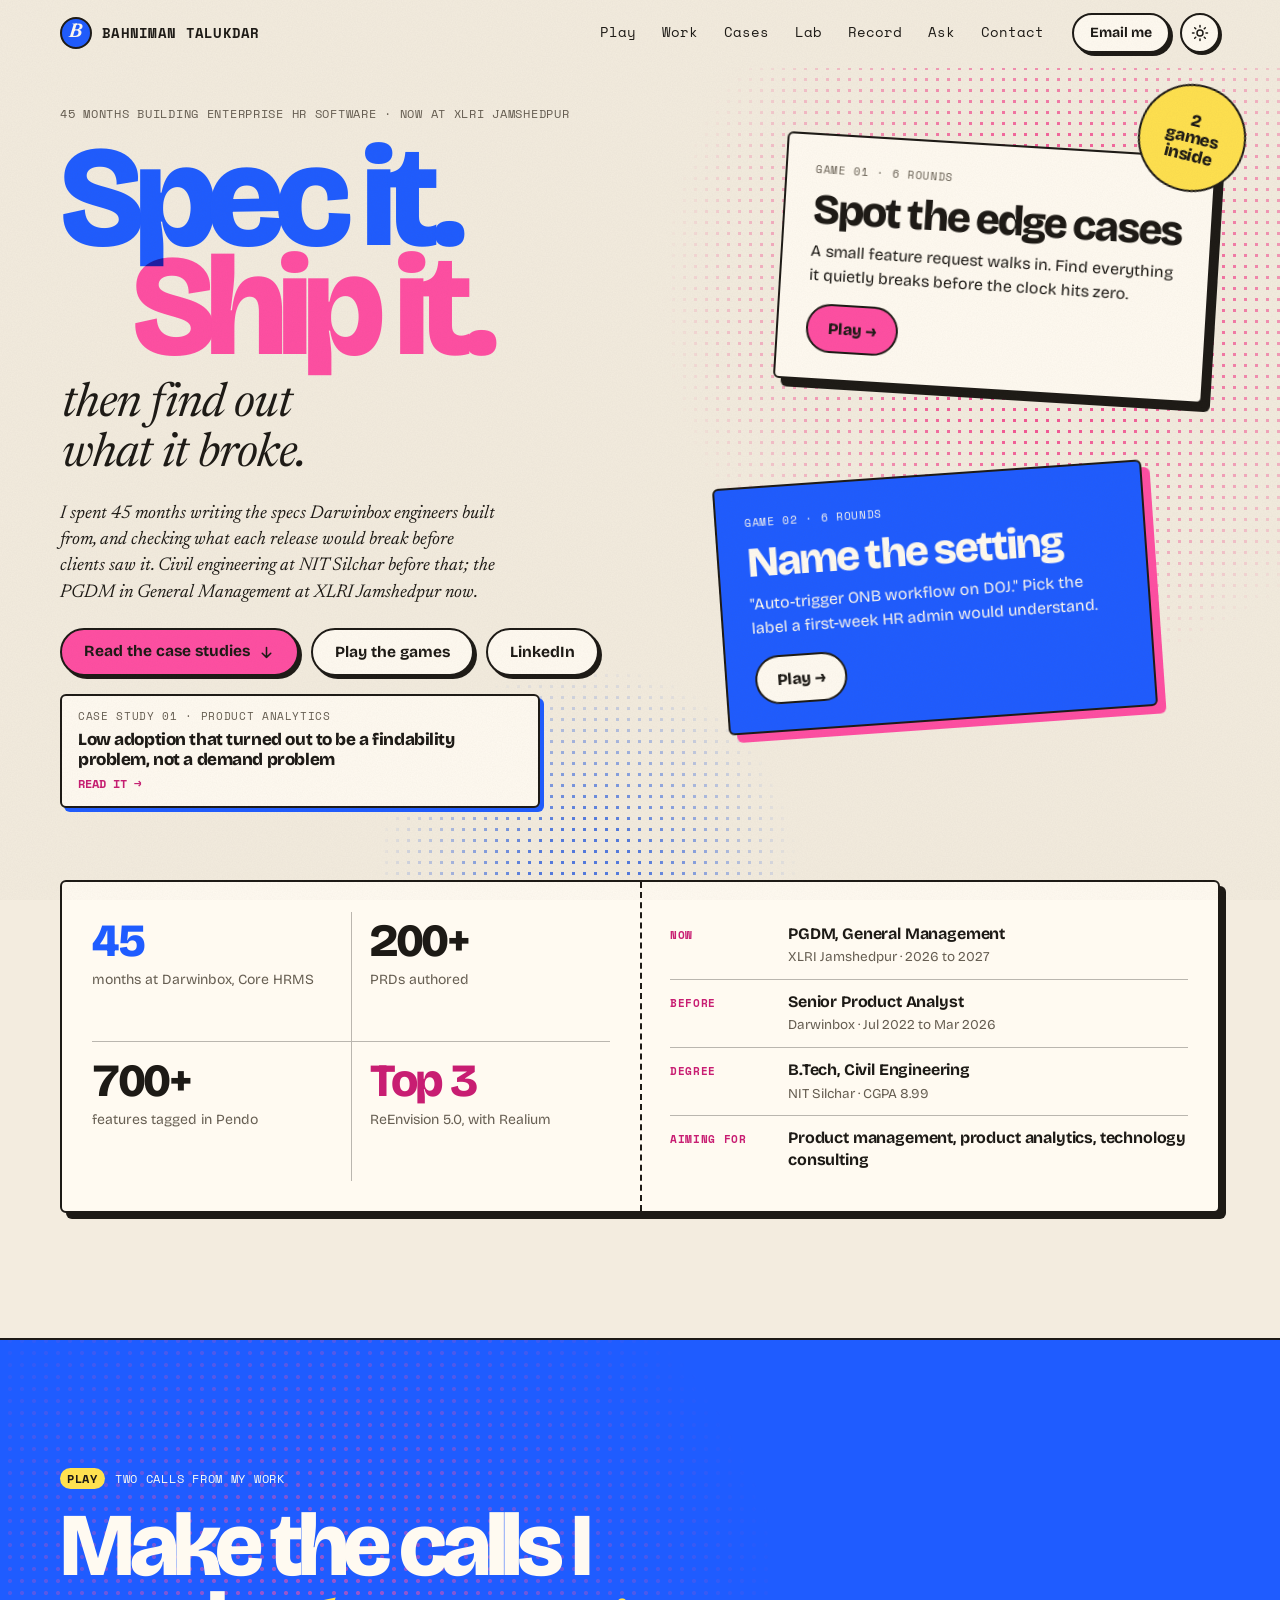
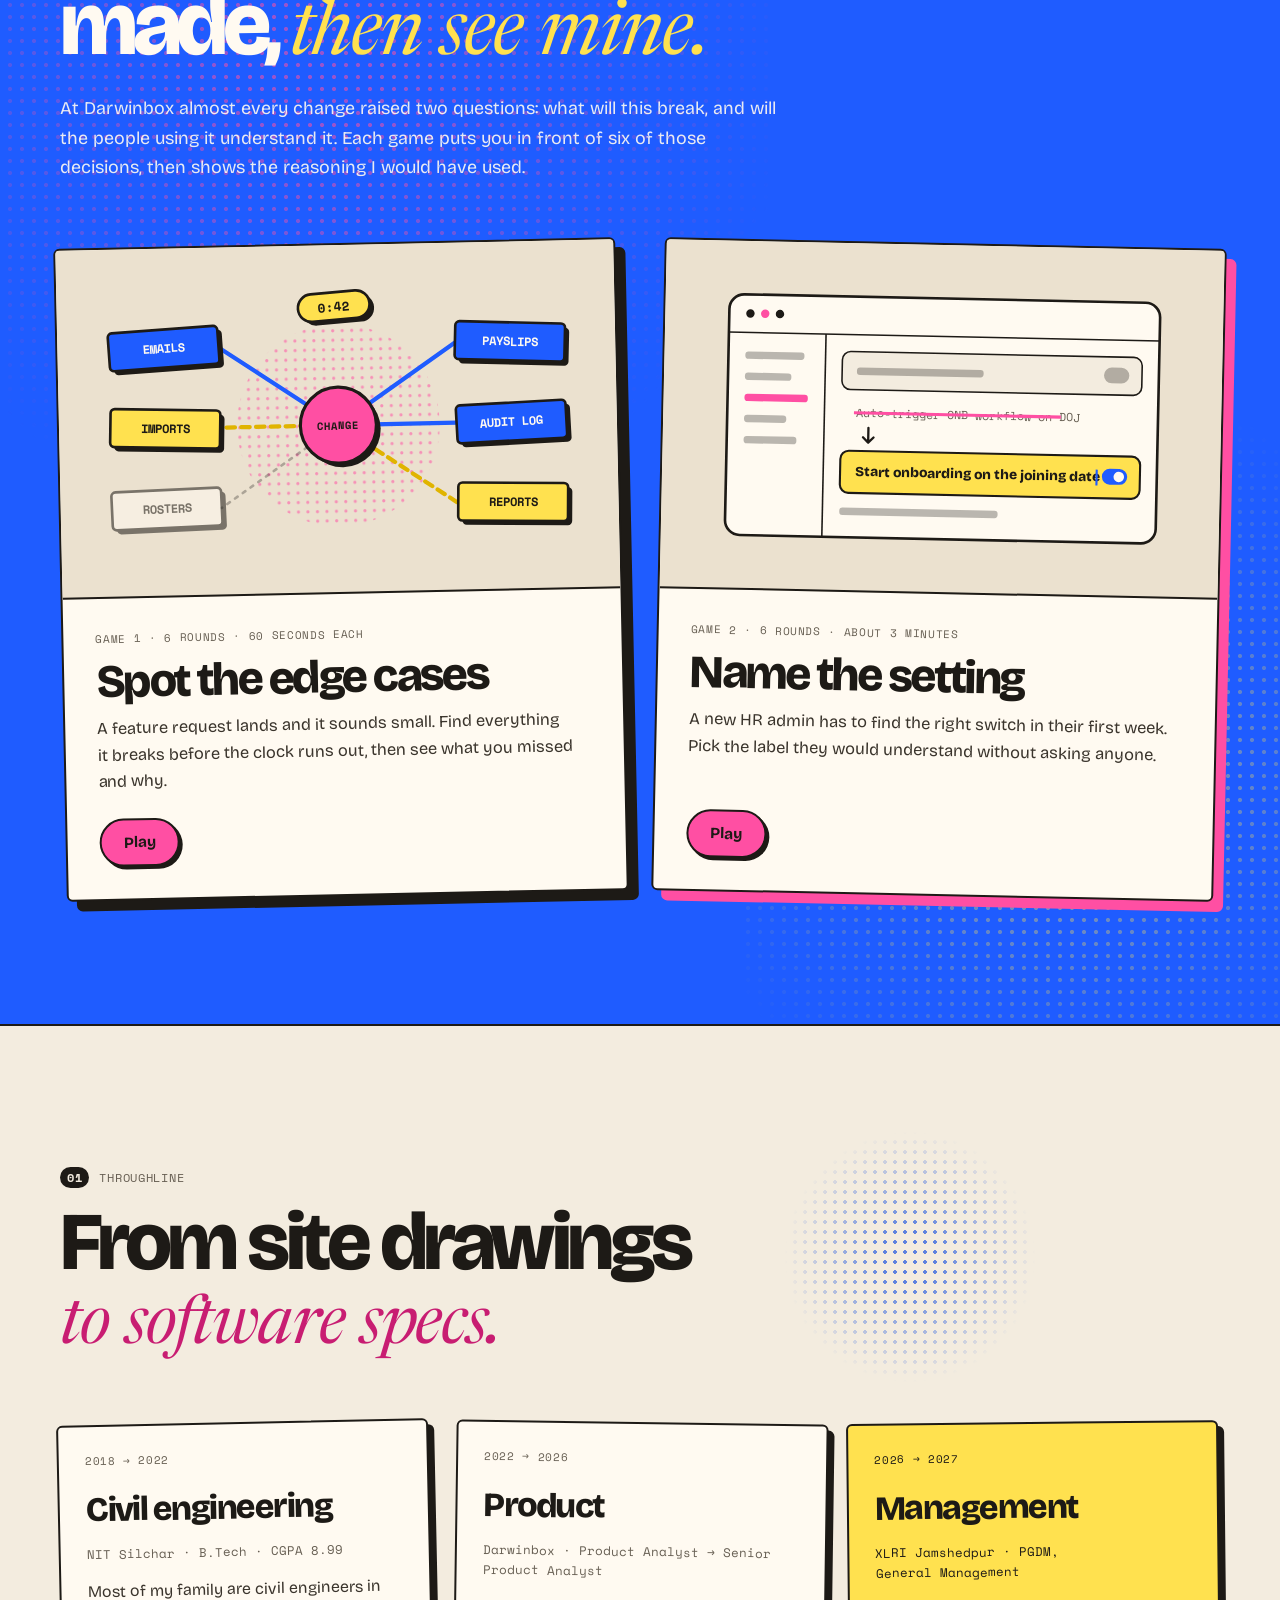
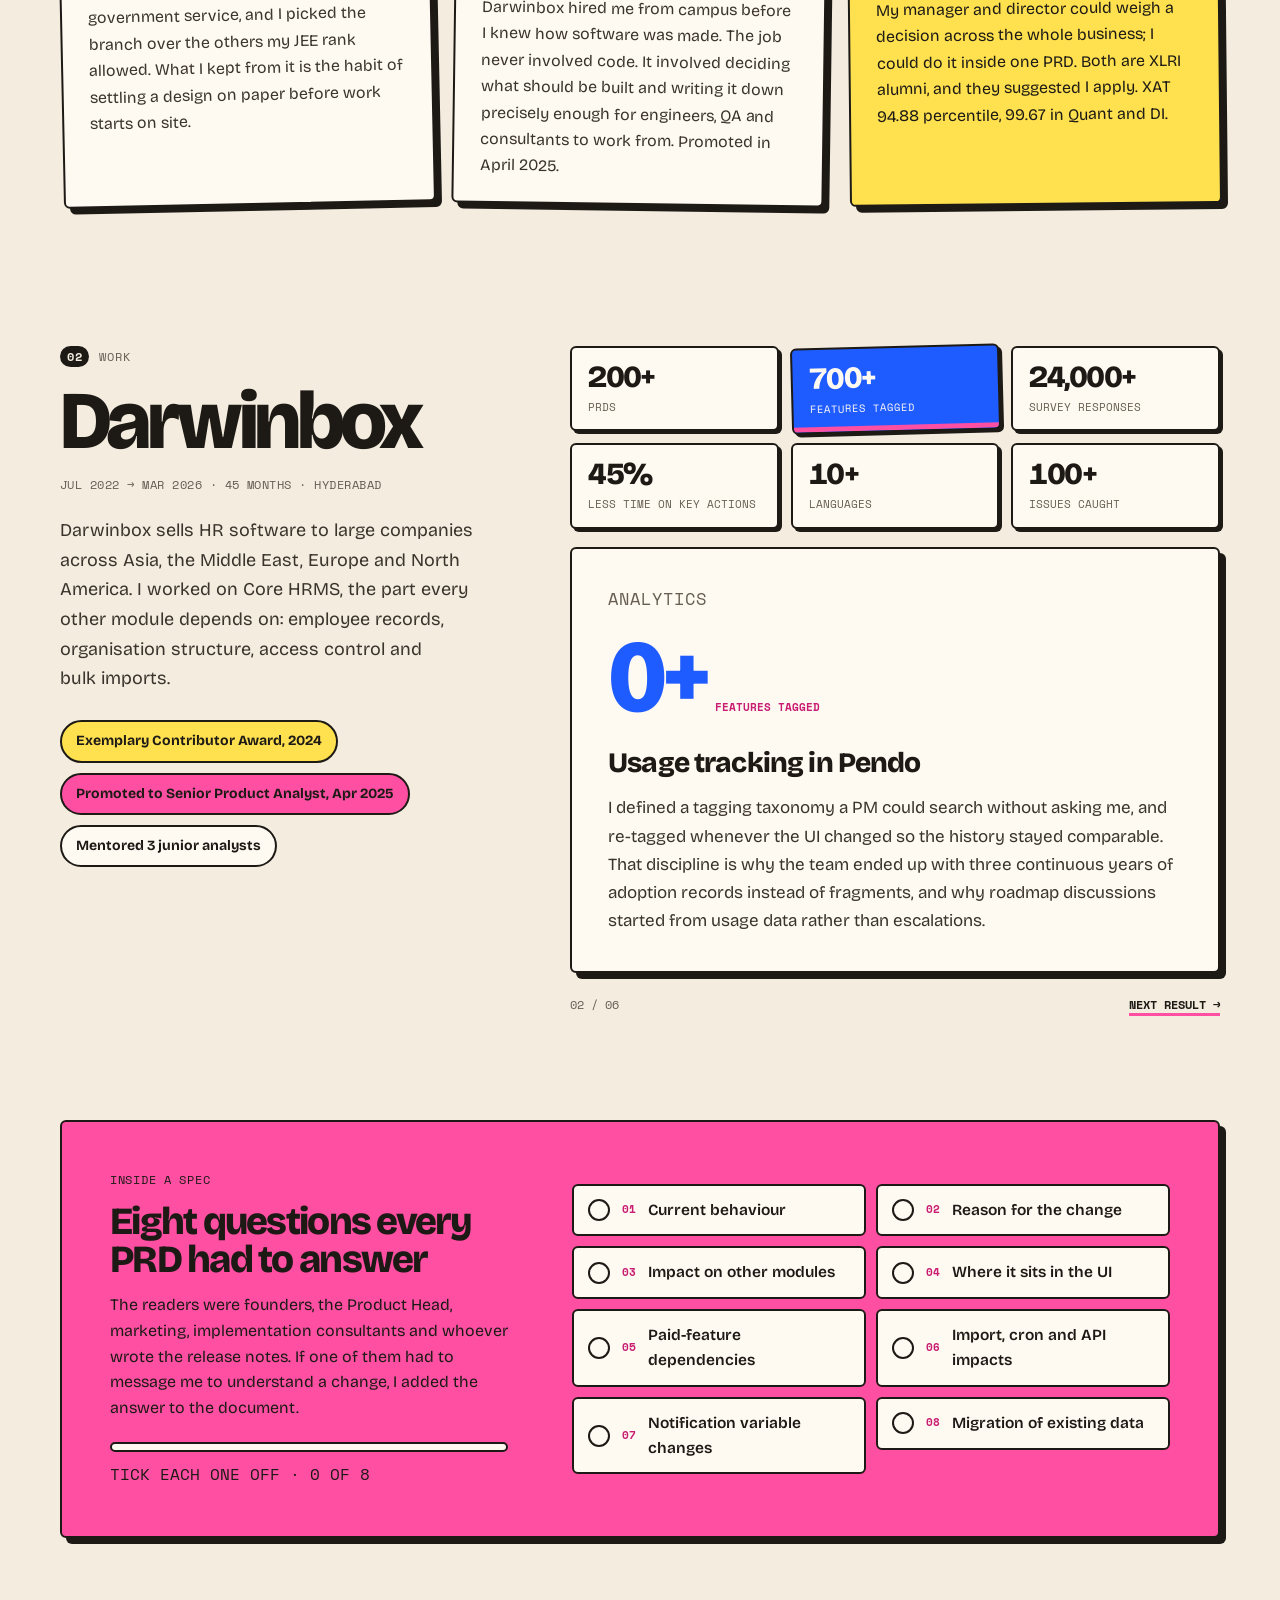
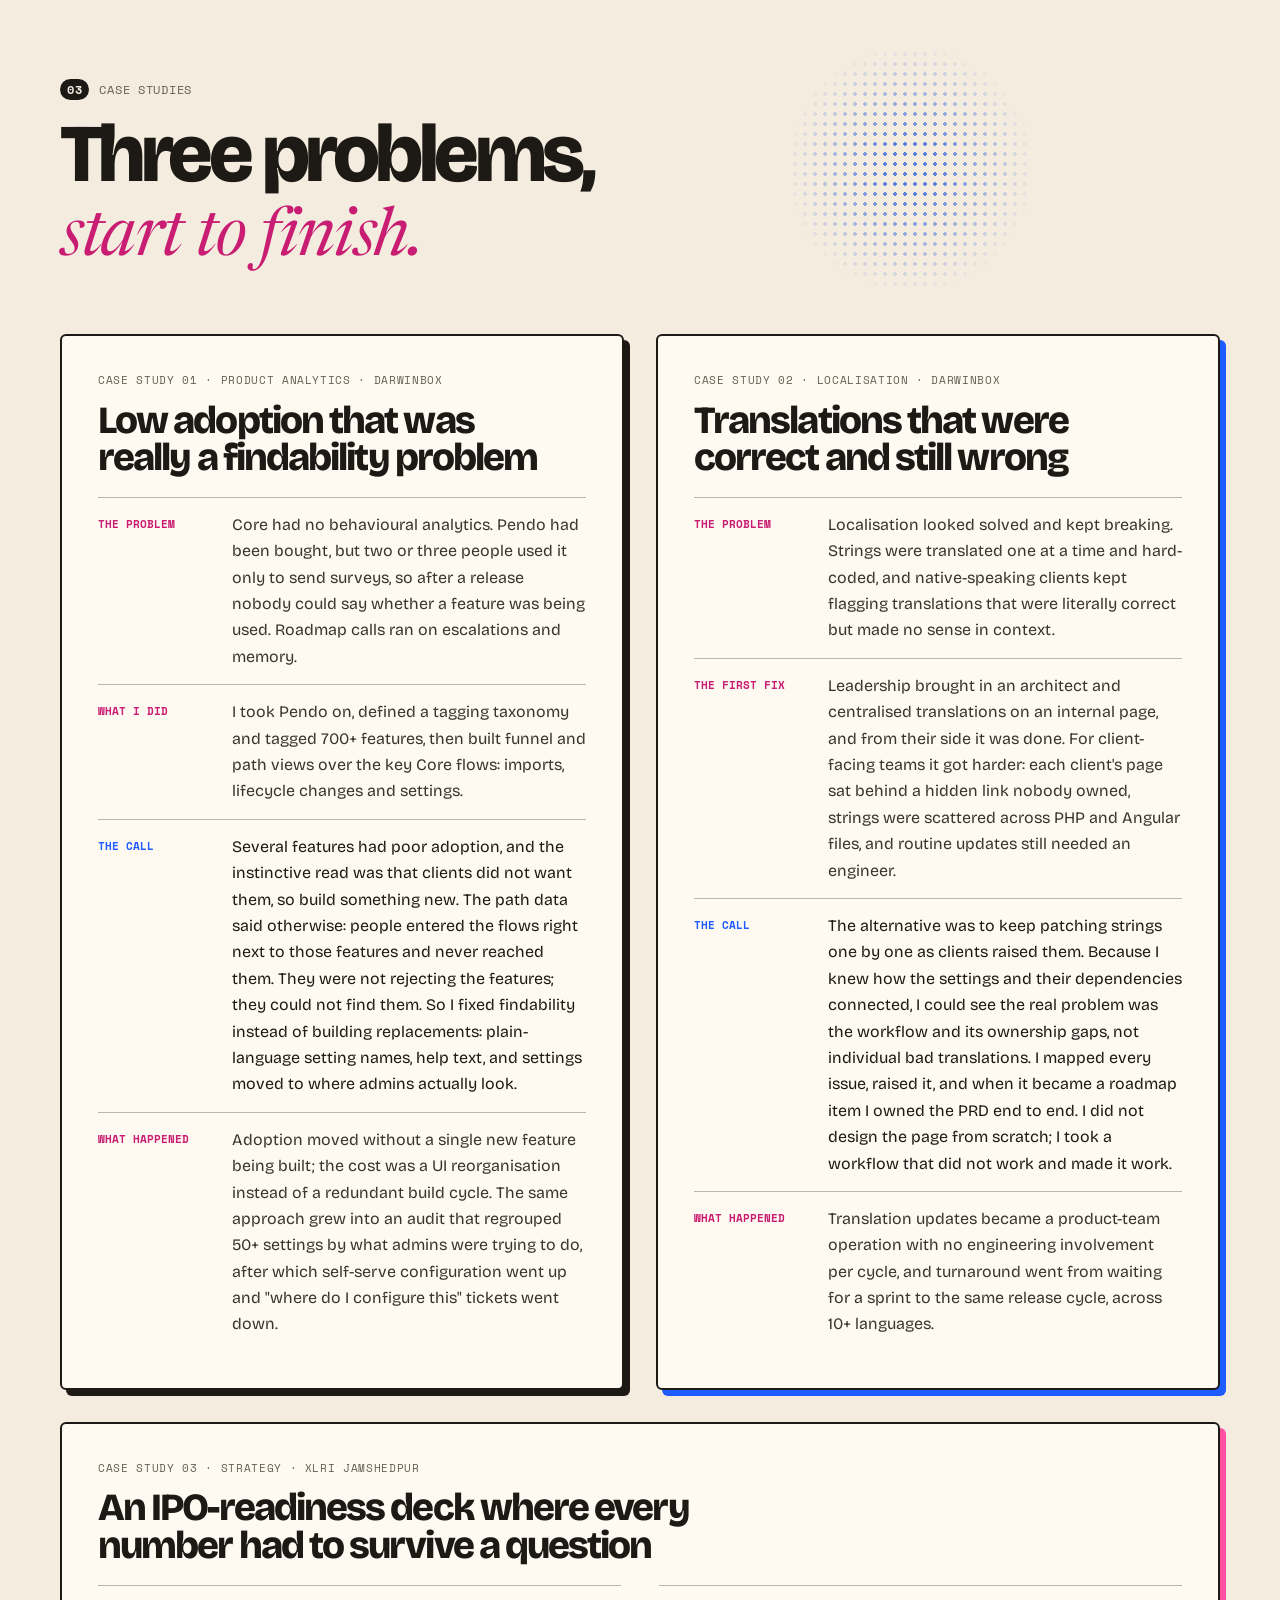
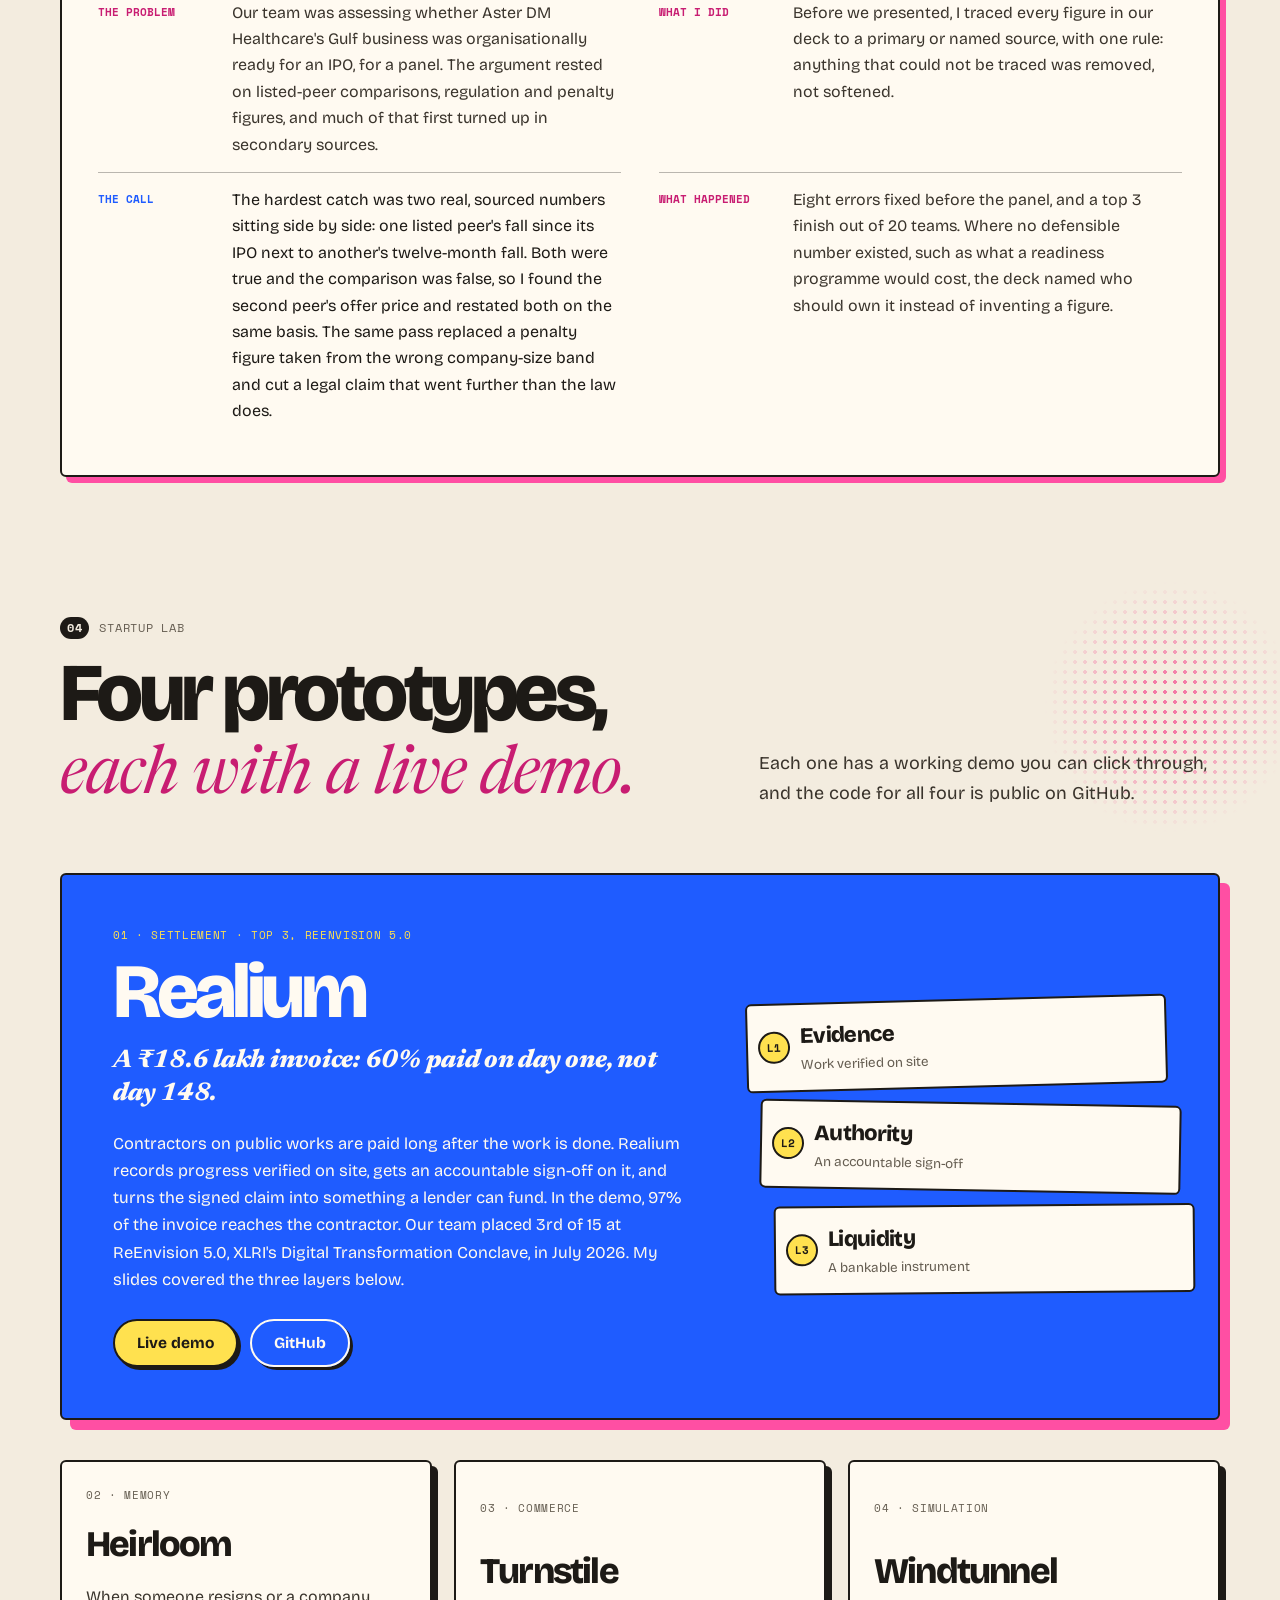
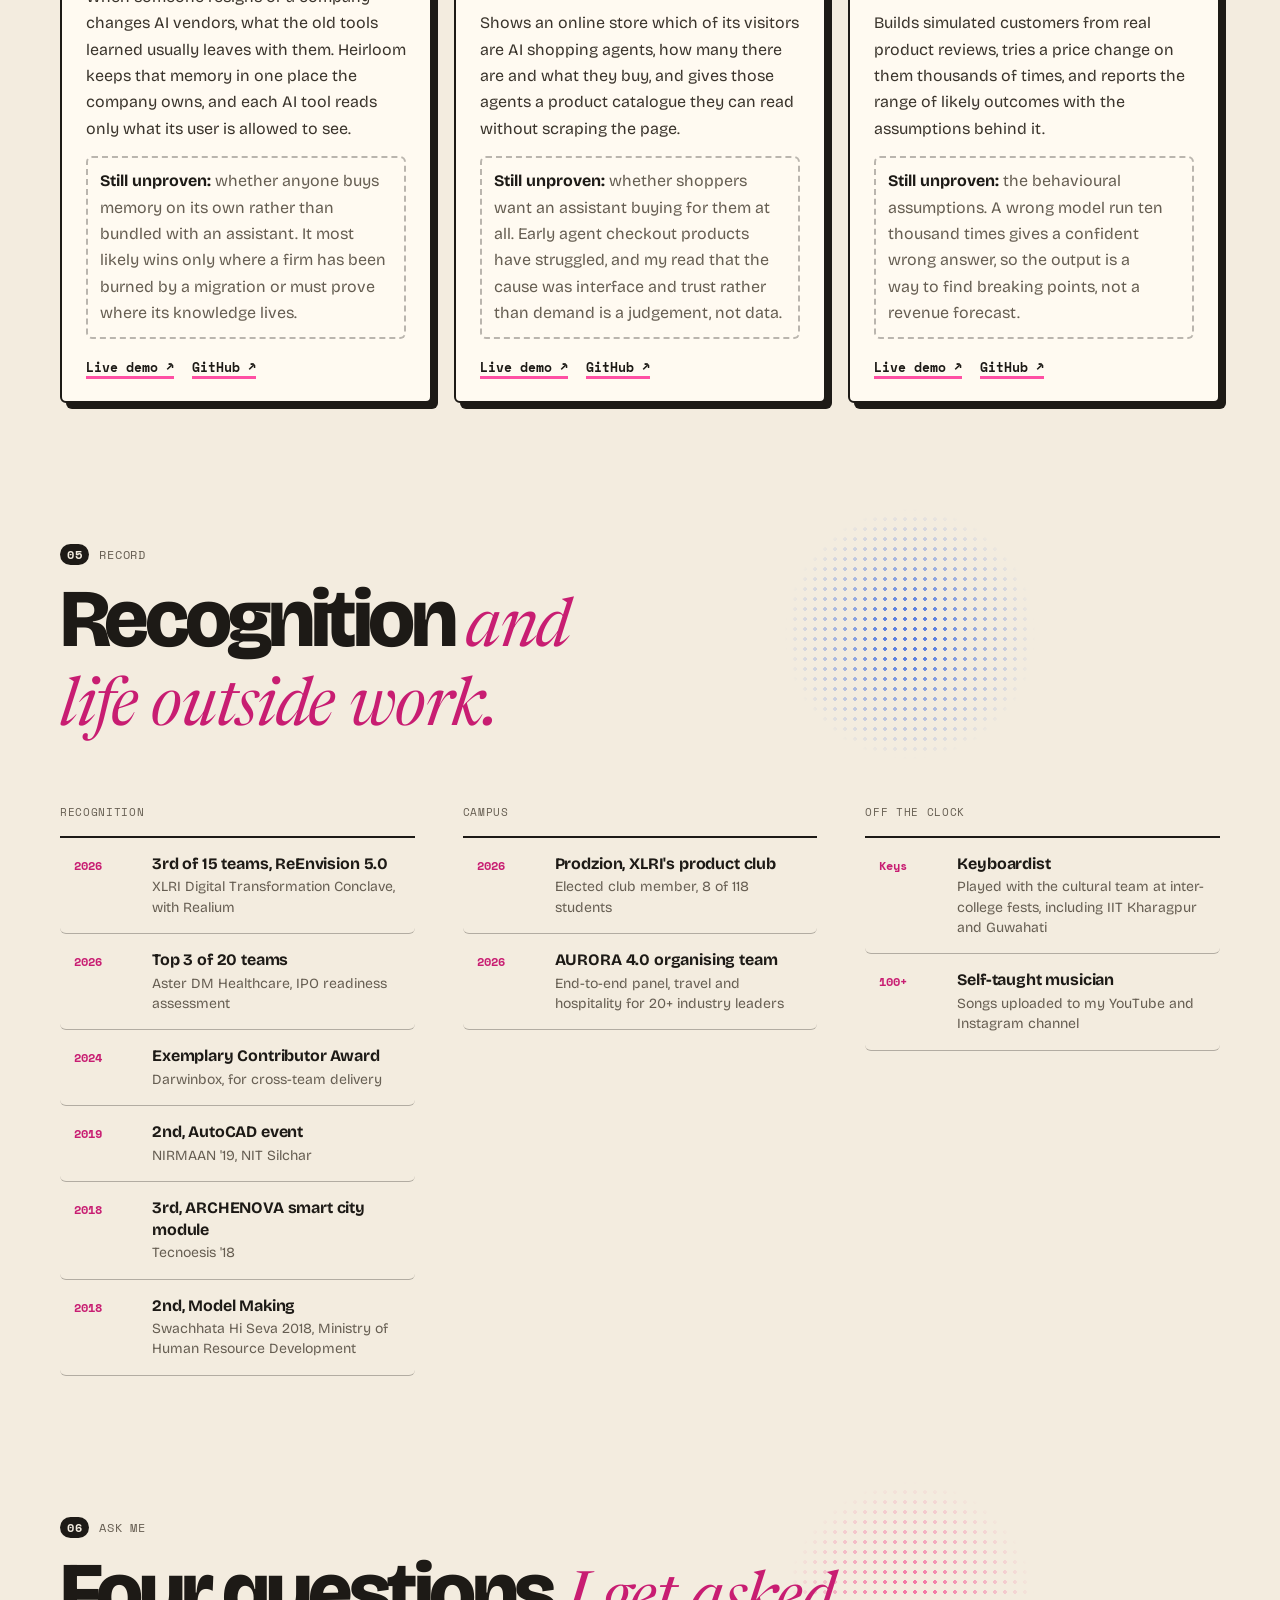
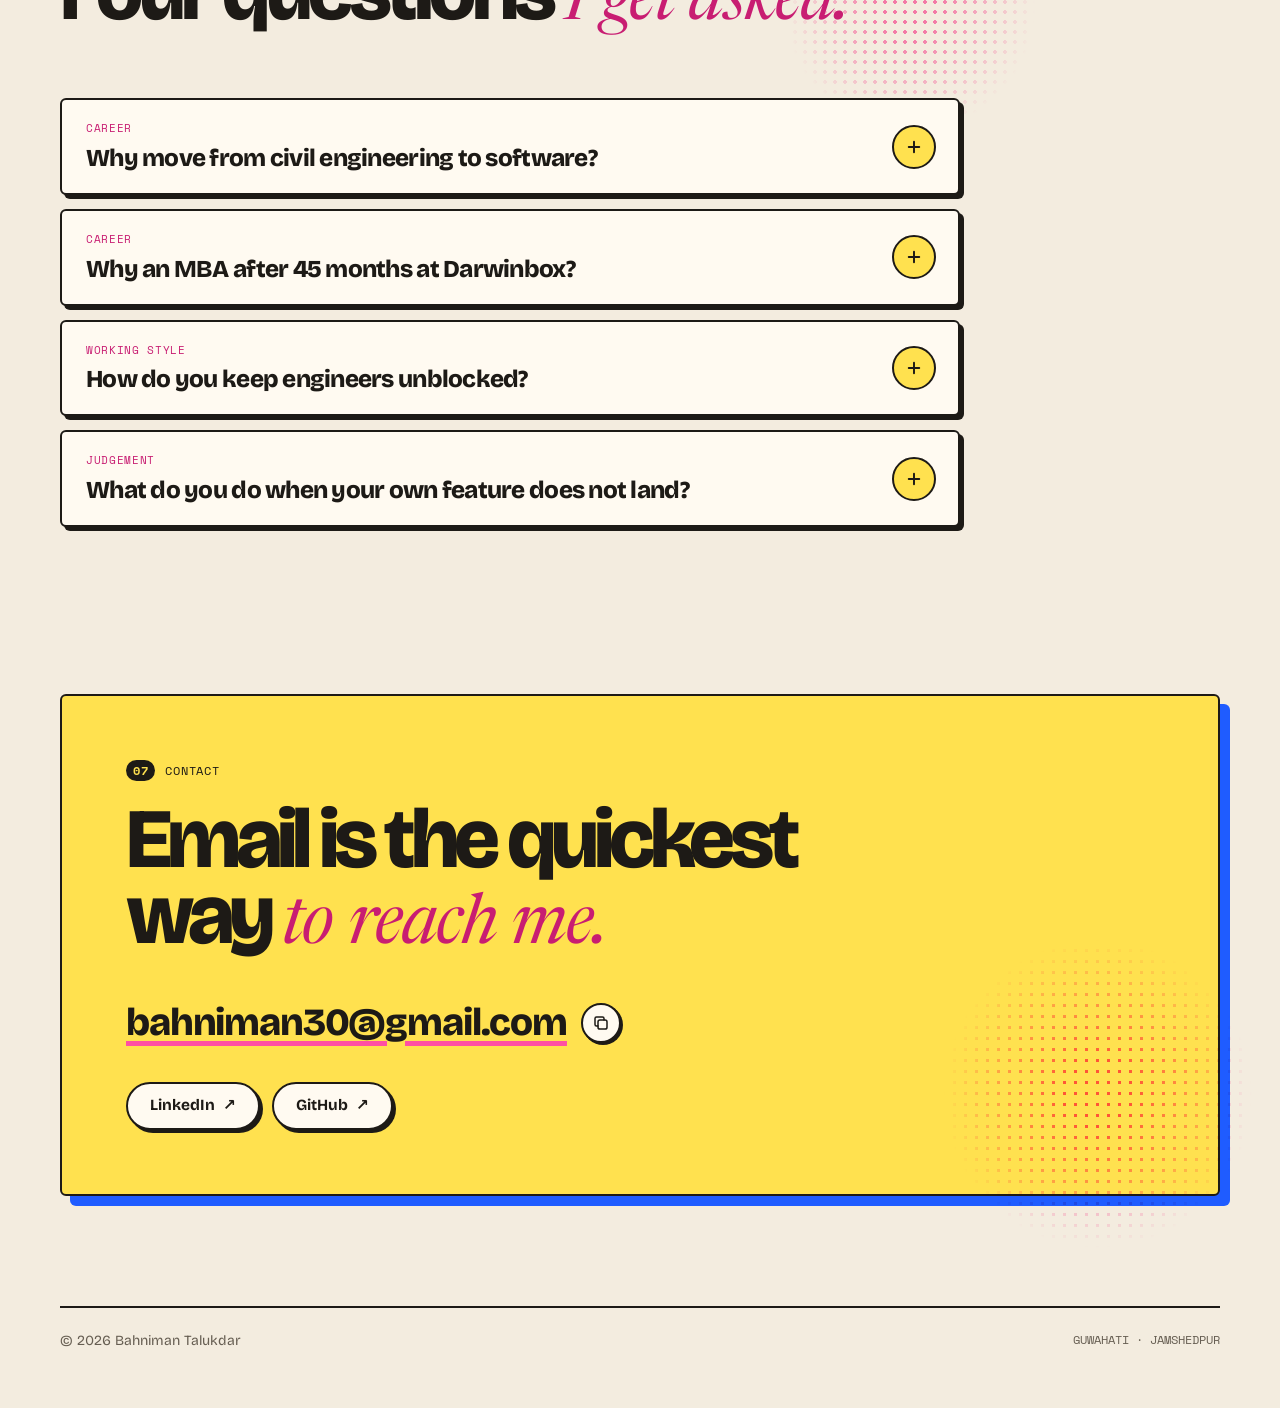
==== index.html @ b17b26f3 "Portfolio: lead with what was done and how, not the job title - Games reframed as "make the calls I " ====
<!DOCTYPE html>
<html lang="en">
<head>
<meta charset="utf-8">
<meta name="viewport" content="width=device-width, initial-scale=1, viewport-fit=cover">
<title>Bahniman Talukdar · Product, analytics and strategy</title>
<meta name="description" content="Bahniman Talukdar. What I built in 45 months on Core HRMS at Darwinbox, the calls behind it, and what I have done since at XLRI Jamshedpur. Three case studies, two games built from real decisions, and the Startup Lab.">
<meta property="og:title" content="Bahniman Talukdar">
<meta property="og:description" content="What I built at Darwinbox, the calls behind it, and two games that let you make the same calls. Now at XLRI Jamshedpur.">
<meta property="og:type" content="website">
<meta property="og:url" content="https://bahniman.github.io/">
<meta property="og:image" content="https://bahniman.github.io/og.png">
<meta property="og:image:width" content="1200">
<meta property="og:image:height" content="630">
<meta property="og:image:alt" content="Bahniman Talukdar portfolio: Spec it. Ship it. Then find out what it broke.">
<meta name="twitter:card" content="summary_large_image">
<meta name="theme-color" content="#f3ecdf" media="(prefers-color-scheme: light)">
<meta name="theme-color" content="#191613" media="(prefers-color-scheme: dark)">
<link rel="icon" href="data:image/svg+xml,%3Csvg xmlns='http://www.w3.org/2000/svg' viewBox='0 0 64 64'%3E%3Ccircle cx='32' cy='32' r='32' fill='%231f5cff'/%3E%3Ctext x='32' y='41' text-anchor='middle' font-family='Georgia,serif' font-style='italic' font-size='28' fill='%23fffaf1'%3Eb%3C/text%3E%3C/svg%3E">
<link rel="preconnect" href="https://fonts.googleapis.com">
<link rel="preconnect" href="https://fonts.gstatic.com" crossorigin>
<link rel="stylesheet" href="https://fonts.googleapis.com/css2?family=Bricolage+Grotesque:opsz,wght@12..96,400..800&family=Newsreader:ital,opsz,wght@0,6..72,400;1,6..72,400&family=Space+Mono:wght@400;700&display=swap">
<link rel="stylesheet" href="site.css">
<script>
  (function () {
    var t = null;
    try { t = localStorage.getItem('theme'); } catch (e) {}
    if (t === 'light' || t === 'dark') document.documentElement.setAttribute('data-theme', t);
    document.documentElement.classList.add('js');
  })();
</script>
</head>
<body>
<div class="amb" aria-hidden="true"></div>
<a class="skip" href="#main">Skip to content</a>

<header class="top" id="top">
  <a class="logo" href="#hero" data-go aria-label="Bahniman Talukdar, back to top">
    <i aria-hidden="true">b</i><span translate="no">Bahniman Talukdar</span>
  </a>
  <nav class="nav" aria-label="Sections">
    <a href="#play" data-go>Play</a>
    <a href="#work" data-go>Work</a>
    <a href="#studies" data-go>Cases</a>
    <a href="#lab" data-go>Lab</a>
    <a href="#record" data-go>Record</a>
    <a href="#ask" data-go>Ask</a>
    <a href="#contact" data-go>Contact</a>
  </nav>
  <div class="top-end">
    <a class="pill hide-sm" href="mailto:bahniman30@gmail.com">Email me</a>
    <button class="cb menu-btn" id="menuBtn" type="button" aria-label="Open section menu" aria-expanded="false" aria-controls="mnav">
      <svg viewBox="0 0 24 24" aria-hidden="true"><path d="M4 7h16M4 12h16M4 17h16"/></svg>
    </button>
    <button class="cb" id="theme" type="button" aria-label="Switch colour theme">
      <svg class="sun" viewBox="0 0 24 24" aria-hidden="true"><circle cx="12" cy="12" r="4"/><path d="M12 2v2M12 20v2M4.9 4.9l1.4 1.4M17.7 17.7l1.4 1.4M2 12h2M20 12h2M4.9 19.1l1.4-1.4M17.7 6.3l1.4-1.4"/></svg>
      <svg class="moon" viewBox="0 0 24 24" aria-hidden="true"><path d="M20 14.5A8 8 0 0 1 9.5 4a8 8 0 1 0 10.5 10.5z"/></svg>
    </button>
  </div>
  <span id="prog" aria-hidden="true"></span>
  <nav class="mnav" id="mnav" aria-label="Sections" hidden>
    <a href="#play" data-go>Play</a><a href="#work" data-go>Work</a><a href="#studies" data-go>Case studies</a><a href="#lab" data-go>Lab</a><a href="#record" data-go>Record</a><a href="#ask" data-go>Ask</a><a href="#contact" data-go>Contact</a>
  </nav>
</header>

<main id="main">

<!-- ============ HERO ============ -->
<section class="hero wrap" id="hero">
  <div class="poster">
    <p class="kick h-in">45 months building enterprise HR software · now at XLRI Jamshedpur</p>
    <h1 class="big h-in"><span class="a">Spec it.</span> <span class="b">Ship it.</span> <span class="c">then find out what it broke.</span></h1>
    <p class="dek h-in">I spent 45 months writing the specs Darwinbox engineers built from, and checking what each release would break before clients saw it. Civil engineering at NIT Silchar before that; the PGDM in General Management at XLRI Jamshedpur now.</p>
    <div class="cta h-in">
      <a class="btn pri" href="#studies" data-go>Read the case studies
        <svg viewBox="0 0 24 24" aria-hidden="true"><path d="M12 5v14M6 13l6 6 6-6"/></svg></a>
      <a class="btn" href="#play" data-go>Play the games</a>
      <a class="btn" href="https://www.linkedin.com/in/bahniman-talukdar-ab97a416a" target="_blank" rel="noopener">LinkedIn</a>
    </div>
    <a class="proof h-in" href="#studies" data-go><span class="kick sm">Case study 01 · Product analytics</span><b>Low adoption that turned out to be a findability problem, not a demand problem</b><span class="go">Read it &rarr;</span></a>
  </div>
  <div class="hero-cards">
    <span class="sticker h-in" aria-hidden="true">2<br>games<br>inside</span>
    <button type="button" class="hcard one h-in" data-play="edge"><span class="kick sm">Game 01 · 6 rounds</span><b>Spot the edge cases</b><span class="hp">A small feature request walks in. Find everything it quietly breaks before the clock hits zero.</span><span class="go">Play &rarr;</span></button>
    <button type="button" class="hcard two h-in" data-play="label"><span class="kick sm">Game 02 · 6 rounds</span><b>Name the setting</b><span class="hp">"Auto-trigger ONB workflow on DOJ." Pick the label a first-week HR admin would understand.</span><span class="go">Play &rarr;</span></button>
  </div>
  <aside class="glance h-in" aria-label="At a glance">
    <dl class="glance-facts">
      <div><dt><span data-count="45">45</span></dt><dd>months at Darwinbox, Core HRMS</dd></div>
      <div><dt><span data-count="200">200</span>+</dt><dd>PRDs authored</dd></div>
      <div><dt><span data-count="700">700</span>+</dt><dd>features tagged in Pendo</dd></div>
      <div><dt>Top 3</dt><dd>ReEnvision 5.0, with Realium</dd></div>
    </dl>
    <ul class="glance-rows">
      <li><span class="mono">Now</span><div><b>PGDM, General Management</b><small>XLRI Jamshedpur · 2026 to 2027</small></div></li>
      <li><span class="mono">Before</span><div><b>Senior Product Analyst</b><small>Darwinbox · Jul 2022 to Mar 2026</small></div></li>
      <li><span class="mono">Degree</span><div><b>B.Tech, Civil Engineering</b><small>NIT Silchar · CGPA 8.99</small></div></li>
      <li><span class="mono">Aiming for</span><div><b>Product management, product analytics, technology consulting</b></div></li>
    </ul>
  </aside>
</section>

<!-- ============ PLAY ============ -->
<section class="arcade" id="play" aria-labelledby="play-h">
  <div class="wrap">
    <header class="arc-head reveal">
      <p class="kick"><span class="n">Play</span>Two calls from my work</p>
      <h2 id="play-h">Make the calls I made, <em>then see mine.</em></h2>
      <p class="lede">At Darwinbox almost every change raised two questions: what will this break, and will the people using it understand it. Each game puts you in front of six of those decisions, then shows the reasoning I would have used.</p>
    </header>

    <div class="arc-pick" id="arcPick">
      <article class="cab reveal">
        <button type="button" class="cab-art" data-play="edge" aria-label="Play Spot the edge cases"><svg viewBox="0 0 480 280" class="art" aria-hidden="true"><defs><pattern id="htE" width="9" height="9" patternUnits="userSpaceOnUse"><circle class="htd" cx="2.5" cy="2.5" r="1.5"/></pattern></defs><circle cx="240" cy="146" r="96" fill="url(#htE)" class="ht"/><line class="cn c" x1="240" y1="146" x2="128" y2="70.0"/><line class="cn m" x1="240" y1="146" x2="128" y2="146.0"/><line class="cn x" x1="240" y1="146" x2="128" y2="222.0"/><line class="cn c" x1="240" y1="146" x2="352" y2="70.0"/><line class="cn c" x1="240" y1="146" x2="352" y2="146.0"/><line class="cn m" x1="240" y1="146" x2="352" y2="222.0"/><g class="tl c" transform="rotate(-3 76.0 70.0)"><rect class="tls" x="28" y="56" width="104" height="36" rx="4"/><rect class="tlb" x="24" y="52" width="104" height="36" rx="4"/><text class="tlt" x="76.0" y="74.0">EMAILS</text></g><g class="tl m" transform="rotate(2 76.0 146.0)"><rect class="tls" x="28" y="132" width="104" height="36" rx="4"/><rect class="tlb" x="24" y="128" width="104" height="36" rx="4"/><text class="tlt" x="76.0" y="150.0">IMPORTS</text></g><g class="tl x" transform="rotate(-1.5 76.0 222.0)"><rect class="tls" x="28" y="208" width="104" height="36" rx="4"/><rect class="tlb" x="24" y="204" width="104" height="36" rx="4"/><text class="tlt" x="76.0" y="226.0">ROSTERS</text></g><g class="tl c" transform="rotate(2.5 404.0 70.0)"><rect class="tls" x="356" y="56" width="104" height="36" rx="4"/><rect class="tlb" x="352" y="52" width="104" height="36" rx="4"/><text class="tlt" x="404.0" y="74.0">PAYSLIPS</text></g><g class="tl c" transform="rotate(-2 404.0 146.0)"><rect class="tls" x="356" y="132" width="104" height="36" rx="4"/><rect class="tlb" x="352" y="128" width="104" height="36" rx="4"/><text class="tlt" x="404.0" y="150.0">AUDIT LOG</text></g><g class="tl m" transform="rotate(1.5 404.0 222.0)"><rect class="tls" x="356" y="208" width="104" height="36" rx="4"/><rect class="tlb" x="352" y="204" width="104" height="36" rx="4"/><text class="tlt" x="404.0" y="226.0">REPORTS</text></g><g class="ch"><circle class="chs" cx="244" cy="150" r="36"/><circle class="chb" cx="240" cy="146" r="36"/><text class="cht" x="240" y="150">CHANGE</text></g><g class="tm" transform="rotate(-4 240 34)"><rect class="tms" x="208" y="24" width="68" height="26" rx="13"/><rect class="tmb" x="204" y="20" width="68" height="26" rx="13"/><text class="tmt" x="238" y="38">0:42</text></g></svg></button>
        <div class="cab-body">
          <p class="kick sm">Game 1 · 6 rounds · 60 seconds each</p>
          <h3>Spot the edge cases</h3>
          <p>A feature request lands and it sounds small. Find everything it breaks before the clock runs out, then see what you missed and why.</p>
          <div class="cab-foot"><button type="button" class="btn pri" data-play="edge">Play</button><span class="best-score" id="bestEdge"></span></div>
        </div>
      </article>
      <article class="cab reveal">
        <button type="button" class="cab-art" data-play="label" aria-label="Play Name the setting"><svg viewBox="0 0 480 280" class="art" aria-hidden="true">
  <rect class="w" x="36" y="26" width="408" height="228" rx="14"/>
  <circle class="wd" cx="56" cy="44" r="4"/><circle class="wd" cx="70" cy="44" r="4"/><circle class="wd" cx="84" cy="44" r="4"/>
  <line class="wl" x1="36" y1="62" x2="444" y2="62"/><line class="wl" x1="128" y1="62" x2="128" y2="254"/>
  <rect class="sb" x="52" y="80" width="56" height="7" rx="3"/><rect class="sb" x="52" y="100" width="44" height="7" rx="3"/><rect class="sb on" x="52" y="120" width="60" height="7" rx="3"/><rect class="sb" x="52" y="140" width="40" height="7" rx="3"/><rect class="sb" x="52" y="160" width="50" height="7" rx="3"/>
  <rect class="row" x="144" y="78" width="284" height="36" rx="8"/><rect class="sb" x="158" y="93" width="120" height="7" rx="3"/><rect class="tg" x="392" y="88" width="24" height="15" rx="7.5"/>
  <text class="old" x="158" y="140">Auto-trigger ONB workflow on DOJ</text><line class="strike" x1="156" y1="136" x2="352" y2="136"/>
  <path class="arrow" d="M170 150 v14 m-5 -5 l5 5 l5 -5"/>
  <rect class="row new" x="144" y="172" width="284" height="40" rx="8"/><text class="nw" x="158" y="196">Start onboarding on the joining date</text><rect class="caret" x="386" y="185" width="2" height="15"/>
  <rect class="tg on" x="392" y="184" width="24" height="15" rx="7.5"/><circle class="knob" cx="408" cy="191.5" r="5"/>
  <rect class="sb" x="144" y="226" width="150" height="7" rx="3"/>
</svg></button>
        <div class="cab-body">
          <p class="kick sm">Game 2 · 6 rounds · about 3 minutes</p>
          <h3>Name the setting</h3>
          <p>A new HR admin has to find the right switch in their first week. Pick the label they would understand without asking anyone.</p>
          <div class="cab-foot"><button type="button" class="btn pri" data-play="label">Play</button><span class="best-score" id="bestLabel"></span></div>
        </div>
      </article>
    </div>

    <div class="stage" id="stage" hidden>
      <div class="stage-bar">
        <button type="button" class="back" id="stageBack"><svg viewBox="0 0 24 24" aria-hidden="true"><path d="M15 6l-6 6 6 6"/></svg>All games</button>
        <p class="stage-title" id="stageTitle"></p>
        <ol class="dots" id="dots" aria-hidden="true"></ol>
        <span class="g-timer" id="gTimer" hidden><i></i><span>60s</span></span>
      </div>
      <div class="stage-body" id="stageBody"></div>
    </div>
  </div>
</section>

<!-- ============ THROUGHLINE ============ -->
<section class="sec wrap" id="path" aria-labelledby="path-h">
  <header class="sec-head reveal">
    <p class="kick"><span class="n">01</span>Throughline</p>
    <h2 id="path-h">From site drawings <em>to software specs.</em></h2>
  </header>
  <ol class="path">
    <li class="reveal">
      <p class="kick sm">2018 → 2022</p>
      <h3>Civil engineering</h3>
      <p class="org">NIT Silchar · B.Tech · CGPA 8.99</p>
      <p>Most of my family are civil engineers in government service, and I picked the branch over the others my JEE rank allowed. What I kept from it is the habit of settling a design on paper before work starts on site.</p>
    </li>
    <li class="reveal">
      <p class="kick sm">2022 → 2026</p>
      <h3>Product</h3>
      <p class="org">Darwinbox · Product Analyst → Senior Product Analyst</p>
      <p>Darwinbox hired me from campus before I knew how software was made. The job never involved code. It involved deciding what should be built and writing it down precisely enough for engineers, QA and consultants to work from. Promoted in April 2025.</p>
    </li>
    <li class="reveal">
      <p class="kick sm">2026 → 2027</p>
      <h3>Management</h3>
      <p class="org">XLRI Jamshedpur · PGDM, General Management</p>
      <p>My manager and director could weigh a decision across the whole business; I could do it inside one PRD. Both are XLRI alumni, and they suggested I apply. XAT 94.88 percentile, 99.67 in Quant and DI.</p>
    </li>
  </ol>
</section>

<!-- ============ WORK ============ -->
<section class="sec wrap" id="work" aria-labelledby="work-h">
  <div class="work">
    <header class="work-side">
      <div class="sticky reveal">
        <p class="kick"><span class="n">02</span>Work</p>
        <h2 id="work-h">Darwinbox</h2>
        <p class="meta mono">JUL 2022 → MAR 2026 · 45 MONTHS · HYDERABAD</p>
        <p class="lede">Darwinbox sells HR software to large companies across Asia, the Middle East, Europe and North America. I worked on Core HRMS, the part every other module depends on: employee records, organisation structure, access control and bulk imports.</p>
        <ul class="badges">
          <li>Exemplary Contributor Award, 2024</li>
          <li>Promoted to Senior Product Analyst, Apr 2025</li>
          <li>Mentored 3 junior analysts</li>
        </ul>
      </div>
    </header>

    <div class="work-list" id="cases">
      <article class="item">
        <p class="kick sm">Specs</p>
        <div class="fig"><b><span data-count="200">200</span>+</b><span>PRDs</span></div>
        <h3>Engineering-ready PRDs</h3>
        <p>The count is from Confluence: feature PRDs, change specs and edge-case documents I owned across Core, Travel and shared components. Every one carried edge cases and acceptance criteria up front, so QA could test against them word for word and engineers stopped coming back with question lists. I also worked on the Core HRMS roadmap with a Senior PM.</p>
      </article>
      <article class="item">
        <p class="kick sm">Analytics</p>
        <div class="fig"><b><span data-count="700">700</span>+</b><span>features tagged</span></div>
        <h3>Usage tracking in Pendo</h3>
        <p>I defined a tagging taxonomy a PM could search without asking me, and re-tagged whenever the UI changed so the history stayed comparable. That discipline is why the team ended up with three continuous years of adoption records instead of fragments, and why roadmap discussions started from usage data rather than escalations.</p>
      </article>
      <article class="item">
        <p class="kick sm">Research</p>
        <div class="fig"><b><span data-count="24000">24,000</span>+</b><span>survey responses</span></div>
        <h3>From survey to backlog</h3>
        <p>I set up in-app feedback for the new Profile page within days of its release. 24,000+ responses came back, and I sorted them with Engineering and QA into a ranked backlog for the same quarter. The page scored 4.3 out of 5.</p>
      </article>
      <article class="item">
        <p class="kick sm">Analytics</p>
        <div class="fig"><b><span data-count="45">45</span>%</b><span>less time on key actions</span></div>
        <h3>Measuring the Dashboard revamp</h3>
        <p>I owned the measurement behind the Dashboard revamp, not its design. I instrumented the old dashboard, defined the key actions people came to do, timed them, and ran the same measurement on the redesign. Across 322,000+ users, time on those actions fell 45% while completions held or rose, so people were finishing faster, not giving up. The analysis became the business case for further platform investment.</p>
      </article>
      <article class="item">
        <p class="kick sm">Localisation</p>
        <div class="fig"><b><span data-count="10">10</span>+</b><span>languages</span></div>
        <h3>Translation workflow</h3>
        <p>I took over translation work for the platform so that updates no longer needed an engineer. Each release I checked the translations in the languages I covered, and treated native-speaking clients as the final word on meaning.</p>
      </article>
      <article class="item">
        <p class="kick sm">Quality</p>
        <div class="fig"><b><span data-count="100">100</span>+</b><span>issues caught</span></div>
        <h3>Pre-release reviews</h3>
        <p>I reviewed each release before it shipped and logged 100+ issues that clients never saw. I also audited the settings screens and, with UX and engineering, regrouped 50+ settings that were named or placed inconsistently.</p>
      </article>
    </div>
  </div>

  <!-- spec anatomy -->
  <div class="spec reveal" aria-labelledby="spec-h">
    <div class="spec-head">
      <p class="kick">Inside a spec</p>
      <h3 id="spec-h">Eight questions every PRD had to answer</h3>
      <p>The readers were founders, the Product Head, marketing, implementation consultants and whoever wrote the release notes. If one of them had to message me to understand a change, I added the answer to the document.</p>
      <div class="spec-meter"><span class="spec-bar" aria-hidden="true"><i id="specBar"></i></span><p class="spec-status mono" id="specStatus" aria-live="polite">Tick each one off · 0 of 8</p></div>
    </div>
    <ol class="spec-list">
      <li><button type="button" aria-pressed="false"><i class="ck" aria-hidden="true"><svg viewBox="0 0 24 24"><path d="M5 12.5l4.5 4.5L19 7.5"/></svg></i><span>01</span>Current behaviour</button></li>
      <li><button type="button" aria-pressed="false"><i class="ck" aria-hidden="true"><svg viewBox="0 0 24 24"><path d="M5 12.5l4.5 4.5L19 7.5"/></svg></i><span>02</span>Reason for the change</button></li>
      <li><button type="button" aria-pressed="false"><i class="ck" aria-hidden="true"><svg viewBox="0 0 24 24"><path d="M5 12.5l4.5 4.5L19 7.5"/></svg></i><span>03</span>Impact on other modules</button></li>
      <li><button type="button" aria-pressed="false"><i class="ck" aria-hidden="true"><svg viewBox="0 0 24 24"><path d="M5 12.5l4.5 4.5L19 7.5"/></svg></i><span>04</span>Where it sits in the UI</button></li>
      <li><button type="button" aria-pressed="false"><i class="ck" aria-hidden="true"><svg viewBox="0 0 24 24"><path d="M5 12.5l4.5 4.5L19 7.5"/></svg></i><span>05</span>Paid-feature dependencies</button></li>
      <li><button type="button" aria-pressed="false"><i class="ck" aria-hidden="true"><svg viewBox="0 0 24 24"><path d="M5 12.5l4.5 4.5L19 7.5"/></svg></i><span>06</span>Import, cron and API impacts</button></li>
      <li><button type="button" aria-pressed="false"><i class="ck" aria-hidden="true"><svg viewBox="0 0 24 24"><path d="M5 12.5l4.5 4.5L19 7.5"/></svg></i><span>07</span>Notification variable changes</button></li>
      <li><button type="button" aria-pressed="false"><i class="ck" aria-hidden="true"><svg viewBox="0 0 24 24"><path d="M5 12.5l4.5 4.5L19 7.5"/></svg></i><span>08</span>Migration of existing data</button></li>
    </ol>
  </div>
</section>

<!-- ============ CASE STUDIES ============ -->
<section class="sec wrap" id="studies" aria-labelledby="studies-h">
  <header class="sec-head reveal">
    <p class="kick"><span class="n">03</span>Case studies</p>
    <h2 id="studies-h">Three problems, <em>start to finish.</em></h2>
  </header>
  <div class="studies">
    <article class="study reveal">
      <p class="kick sm">Case study 01 · Product analytics · Darwinbox</p>
      <h3>Low adoption that was really a findability problem</h3>
      <dl class="steps">
        <div><dt>The problem</dt><dd>Core had no behavioural analytics. Pendo had been bought, but two or three people used it only to send surveys, so after a release nobody could say whether a feature was being used. Roadmap calls ran on escalations and memory.</dd></div>
        <div><dt>What I did</dt><dd>I took Pendo on, defined a tagging taxonomy and tagged 700+ features, then built funnel and path views over the key Core flows: imports, lifecycle changes and settings.</dd></div>
        <div><dt>The call</dt><dd>Several features had poor adoption, and the instinctive read was that clients did not want them, so build something new. The path data said otherwise: people entered the flows right next to those features and never reached them. They were not rejecting the features; they could not find them. So I fixed findability instead of building replacements: plain-language setting names, help text, and settings moved to where admins actually look.</dd></div>
        <div><dt>What happened</dt><dd>Adoption moved without a single new feature being built; the cost was a UI reorganisation instead of a redundant build cycle. The same approach grew into an audit that regrouped 50+ settings by what admins were trying to do, after which self-serve configuration went up and "where do I configure this" tickets went down.</dd></div>
      </dl>
    </article>
    <article class="study two reveal">
      <p class="kick sm">Case study 02 · Localisation · Darwinbox</p>
      <h3>Translations that were correct and still wrong</h3>
      <dl class="steps">
        <div><dt>The problem</dt><dd>Localisation looked solved and kept breaking. Strings were translated one at a time and hard-coded, and native-speaking clients kept flagging translations that were literally correct but made no sense in context.</dd></div>
        <div><dt>The first fix</dt><dd>Leadership brought in an architect and centralised translations on an internal page, and from their side it was done. For client-facing teams it got harder: each client's page sat behind a hidden link nobody owned, strings were scattered across PHP and Angular files, and routine updates still needed an engineer.</dd></div>
        <div><dt>The call</dt><dd>The alternative was to keep patching strings one by one as clients raised them. Because I knew how the settings and their dependencies connected, I could see the real problem was the workflow and its ownership gaps, not individual bad translations. I mapped every issue, raised it, and when it became a roadmap item I owned the PRD end to end. I did not design the page from scratch; I took a workflow that did not work and made it work.</dd></div>
        <div><dt>What happened</dt><dd>Translation updates became a product-team operation with no engineering involvement per cycle, and turnaround went from waiting for a sprint to the same release cycle, across 10+ languages.</dd></div>
      </dl>
    </article>
    <article class="study three reveal">
      <p class="kick sm">Case study 03 · Strategy · XLRI Jamshedpur</p>
      <h3>An IPO-readiness deck where every number had to survive a question</h3>
      <dl class="steps">
        <div><dt>The problem</dt><dd>Our team was assessing whether Aster DM Healthcare's Gulf business was organisationally ready for an IPO, for a panel. The argument rested on listed-peer comparisons, regulation and penalty figures, and much of that first turned up in secondary sources.</dd></div>
        <div><dt>What I did</dt><dd>Before we presented, I traced every figure in our deck to a primary or named source, with one rule: anything that could not be traced was removed, not softened.</dd></div>
        <div><dt>The call</dt><dd>The hardest catch was two real, sourced numbers sitting side by side: one listed peer's fall since its IPO next to another's twelve-month fall. Both were true and the comparison was false, so I found the second peer's offer price and restated both on the same basis. The same pass replaced a penalty figure taken from the wrong company-size band and cut a legal claim that went further than the law does.</dd></div>
        <div><dt>What happened</dt><dd>Eight errors fixed before the panel, and a top 3 finish out of 20 teams. Where no defensible number existed, such as what a readiness programme would cost, the deck named who should own it instead of inventing a figure.</dd></div>
      </dl>
    </article>
  </div>
</section>

<!-- ============ LAB ============ -->
<section class="sec wrap" id="lab" aria-labelledby="lab-h">
  <header class="sec-head split reveal">
    <div>
      <p class="kick"><span class="n">04</span>Startup Lab</p>
      <h2 id="lab-h">Four prototypes, <em>each with a live demo.</em></h2>
    </div>
    <p class="lede">Each one has a working demo you can click through, and the code for all four is public on GitHub.</p>
  </header>

  <article class="feature reveal">
    <div class="feature-copy">
      <p class="kick sm tan">01 · Settlement · Top 3, ReEnvision 5.0</p>
      <h3>Realium</h3>
      <p class="big">A ₹18.6 lakh invoice: 60% paid on day one, not day 148.</p>
      <p>Contractors on public works are paid long after the work is done. Realium records progress verified on site, gets an accountable sign-off on it, and turns the signed claim into something a lender can fund. In the demo, 97% of the invoice reaches the contractor. Our team placed 3rd of 15 at ReEnvision 5.0, XLRI's Digital Transformation Conclave, in July 2026. My slides covered the three layers below.</p>
      <div class="links">
        <a class="btn pri" href="https://bahniman.github.io/realium/" target="_blank" rel="noopener">Live demo</a>
        <a class="btn" href="https://github.com/Bahniman/realium" target="_blank" rel="noopener">GitHub</a>
      </div>
    </div>
    <ol class="chain" aria-label="Realium's three layers">
      <li><span class="mono">L1</span><b>Evidence</b><small>Work verified on site</small></li>
      <li><span class="mono">L2</span><b>Authority</b><small>An accountable sign-off</small></li>
      <li><span class="mono">L3</span><b>Liquidity</b><small>A bankable instrument</small></li>
    </ol>
  </article>

  <ul class="projects">
    <li class="reveal">
      <p class="kick sm">02 · Memory</p>
      <h3>Heirloom</h3>
      <p>When someone resigns or a company changes AI vendors, what the old tools learned usually leaves with them. Heirloom keeps that memory in one place the company owns, and each AI tool reads only what its user is allowed to see.</p>
      <p class="unproven"><b>Still unproven:</b> whether anyone buys memory on its own rather than bundled with an assistant. It most likely wins only where a firm has been burned by a migration or must prove where its knowledge lives.</p>
      <div class="plinks"><a href="https://bahniman.github.io/heirloom/" target="_blank" rel="noopener">Live demo <span aria-hidden="true">↗</span></a><a href="https://github.com/Bahniman/heirloom" target="_blank" rel="noopener">GitHub <span aria-hidden="true">↗</span></a></div>
    </li>
    <li class="reveal">
      <p class="kick sm">03 · Commerce</p>
      <h3>Turnstile</h3>
      <p>Shows an online store which of its visitors are AI shopping agents, how many there are and what they buy, and gives those agents a product catalogue they can read without scraping the page.</p>
      <p class="unproven"><b>Still unproven:</b> whether shoppers want an assistant buying for them at all. Early agent checkout products have struggled, and my read that the cause was interface and trust rather than demand is a judgement, not data.</p>
      <div class="plinks"><a href="https://bahniman.github.io/turnstile/" target="_blank" rel="noopener">Live demo <span aria-hidden="true">↗</span></a><a href="https://github.com/Bahniman/turnstile" target="_blank" rel="noopener">GitHub <span aria-hidden="true">↗</span></a></div>
    </li>
    <li class="reveal">
      <p class="kick sm">04 · Simulation</p>
      <h3>Windtunnel</h3>
      <p>Builds simulated customers from real product reviews, tries a price change on them thousands of times, and reports the range of likely outcomes with the assumptions behind it.</p>
      <p class="unproven"><b>Still unproven:</b> the behavioural assumptions. A wrong model run ten thousand times gives a confident wrong answer, so the output is a way to find breaking points, not a revenue forecast.</p>
      <div class="plinks"><a href="https://bahniman.github.io/windtunnel/" target="_blank" rel="noopener">Live demo <span aria-hidden="true">↗</span></a><a href="https://github.com/Bahniman/windtunnel" target="_blank" rel="noopener">GitHub <span aria-hidden="true">↗</span></a></div>
    </li>
  </ul>
</section>

<!-- ============ RECORD ============ -->
<section class="sec wrap" id="record" aria-labelledby="record-h">
  <header class="sec-head reveal">
    <p class="kick"><span class="n">05</span>Record</p>
    <h2 id="record-h">Recognition <em>and life outside work.</em></h2>
  </header>

  <div class="record">
    <div class="col reveal">
      <p class="kick sm">Recognition</p>
      <ul class="rows">
        <li><span class="yr mono">2026</span><div><b>3rd of 15 teams, ReEnvision 5.0</b><small>XLRI Digital Transformation Conclave, with Realium</small></div></li>
        <li><span class="yr mono">2026</span><div><b>Top 3 of 20 teams</b><small>Aster DM Healthcare, IPO readiness assessment</small></div></li>
        <li><span class="yr mono">2024</span><div><b>Exemplary Contributor Award</b><small>Darwinbox, for cross-team delivery</small></div></li>
        <li><span class="yr mono">2019</span><div><b>2nd, AutoCAD event</b><small>NIRMAAN '19, NIT Silchar</small></div></li>
        <li><span class="yr mono">2018</span><div><b>3rd, ARCHENOVA smart city module</b><small>Tecnoesis '18</small></div></li>
        <li><span class="yr mono">2018</span><div><b>2nd, Model Making</b><small>Swachhata Hi Seva 2018, Ministry of Human Resource Development</small></div></li>
      </ul>
    </div>

    <div class="col reveal">
      <p class="kick sm">Campus</p>
      <ul class="rows">
        <li><span class="yr mono">2026</span><div><b>Prodzion, XLRI's product club</b><small>Elected club member, 8 of 118 students</small></div></li>
        <li><span class="yr mono">2026</span><div><b>AURORA 4.0 organising team</b><small>End-to-end panel, travel and hospitality for 20+ industry leaders</small></div></li>
      </ul>
    </div>

    <div class="col reveal">
      <p class="kick sm">Off the clock</p>
      <ul class="rows">
        <li><span class="yr mono">Keys</span><div><b>Keyboardist</b><small>Played with the cultural team at inter-college fests, including IIT Kharagpur and Guwahati</small></div></li>
        <li><span class="yr mono">100+</span><div><b>Self-taught musician</b><small>Songs uploaded to my YouTube and Instagram channel</small></div></li>
      </ul>
    </div>
  </div>
</section>

<!-- ============ ASK ============ -->
<section class="sec wrap" id="ask" aria-labelledby="ask-h">
  <header class="sec-head reveal">
    <p class="kick"><span class="n">06</span>Ask me</p>
    <h2 id="ask-h">Four questions <em>I get asked.</em></h2>
  </header>
  <div class="asks">
    <details class="ask reveal">
      <summary><span class="kick sm">Career</span><b>Why move from civil engineering to software?</b><span class="rv" aria-hidden="true"><svg viewBox="0 0 24 24"><path d="M12 5v14M5 12h14"/></svg></span></summary>
      <div class="ans"><p>Civil engineering is still close to me. Most of my family works in it, and I still enjoy seeing how things get built. At placements Darwinbox came to campus early, and I applied out of curiosity. I cleared the interview without knowing how software was made, and that told me the part of civil engineering I was best at, planning a build in detail before it starts, would carry over. A PRD does for a software team what a good drawing does for a site. I moved to a field where I could use that skill on something new.</p></div>
    </details>
    <details class="ask reveal">
      <summary><span class="kick sm">Career</span><b>Why an MBA after 45 months at Darwinbox?</b><span class="rv" aria-hidden="true"><svg viewBox="0 0 24 24"><path d="M12 5v14M5 12h14"/></svg></span></summary>
      <div class="ans"><p>I had stopped growing in the role. When I watched my manager and director decide something, they were weighing clients, teams and the business at once. I could do that inside a PRD, not beyond it. I could wait years to pick it up, or go and learn it. Both of them studied at XLRI, and they helped me with the application.</p></div>
    </details>
    <details class="ask reveal">
      <summary><span class="kick sm">Working style</span><b>How do you keep engineers unblocked?</b><span class="rv" aria-hidden="true"><svg viewBox="0 0 24 24"><path d="M12 5v14M5 12h14"/></svg></span></summary>
      <div class="ans"><p>I wrote each PRD to answer its own questions: edge cases, what to test and what it might affect. I tracked which developer would pick up which PRD in the coming sprint and scheduled the knowledge transfer before anyone got stuck. Most questions were answered in the document or the handover, so only the genuinely hard calls reached me, and the work closed within office hours.</p></div>
    </details>
    <details class="ask reveal">
      <summary><span class="kick sm">Judgement</span><b>What do you do when your own feature does not land?</b><span class="rv" aria-hidden="true"><svg viewBox="0 0 24 24"><path d="M12 5v14M5 12h14"/></svg></span></summary>
      <div class="ans"><p>Features I owned landed anywhere from 5% to 60% account-level adoption, and one I was proud of sat at the low end. I had half-convinced myself it was a rollout problem. Instead I pulled my own drop-off data and treated the design as the suspect, and the data showed the feature, as designed, was not earning its place. I would rather break my own assumption in a planning room than have clients break it later at a higher cost.</p></div>
    </details>
  </div>
</section>

<!-- ============ CONTACT ============ -->
<section class="contact wrap" id="contact" aria-labelledby="contact-h">
  <div class="contact-in reveal">
    <p class="kick"><span class="n">07</span>Contact</p>
    <h2 id="contact-h">Email is the quickest way <em>to reach me.</em></h2>
    <div class="mail">
      <a href="mailto:bahniman30@gmail.com" class="mail-link">bahniman30@gmail.com</a>
      <button class="cb copy" type="button" id="copy" aria-label="Copy email address">
        <svg viewBox="0 0 24 24" aria-hidden="true"><rect x="8" y="8" width="12" height="12" rx="2.5"/><path d="M16 8V6a2 2 0 0 0-2-2H6a2 2 0 0 0-2 2v8a2 2 0 0 0 2 2h2"/></svg>
      </button>
      <span class="copied" id="copied" role="status" aria-live="polite"></span>
    </div>
    <div class="links">
      <a class="btn" href="https://www.linkedin.com/in/bahniman-talukdar-ab97a416a" target="_blank" rel="noopener">LinkedIn <span aria-hidden="true">↗</span></a>
      <a class="btn" href="https://github.com/Bahniman" target="_blank" rel="noopener">GitHub <span aria-hidden="true">↗</span></a>
    </div>
  </div>
  <footer class="foot">
    <span>© 2026 Bahniman Talukdar</span>
    <span class="mono">GUWAHATI · JAMSHEDPUR</span>
  </footer>
</section>

</main>

<button class="float" id="float" type="button" aria-label="Back to top">
  <svg viewBox="0 0 40 40" aria-hidden="true"><circle cx="20" cy="20" r="17" class="trk"/><circle cx="20" cy="20" r="17" class="ring" id="ring" pathLength="100"/></svg>
  <span class="float-label" id="floatLabel">Top</span>
  <svg class="up" viewBox="0 0 24 24" aria-hidden="true"><path d="M12 19V5M6 11l6-6 6 6"/></svg>
</button>

<script src="lenis.min.js" defer></script>
<script src="site.js" defer></script>
</body>
</html>
---- site.css ----
/* Bahniman Talukdar · portfolio
   Riso poster: cream paper, ink outlines, two overprinted inks (blue, pink) and a yellow sticker.
   Inks overlap with multiply on paper and screen on the dark theme, like a real risograph. */

:root{
  --paper:#f3ecdf;--card:#fffaf1;--hover:#f1e7d6;--cont:#ebe1cf;
  --ink:#1d1a16;--body:#3a342c;--sec:#665e52;--muted:#8a8172;
  --line:rgba(29,26,22,.14);--line-2:rgba(29,26,22,.3);
  --blue:#1f5cff;--blue-fill:#1f5cff;--pink:#ff4fa3;--yellow:#ffe14f;--on-blue:#fffaf1;
  --tan:#c81d72;--tan-bg:rgba(255,79,163,.14);
  --emer:#1f5cff;--emer-l:#1f5cff;--emer-bg:rgba(31,92,255,.12);
  --amber:#6f5200;--amber-l:#e0b400;--amber-bg:rgba(255,225,79,.5);
  --rose:#c81d72;--rose-l:#ff4fa3;--rose-bg:rgba(255,79,163,.16);
  --shc:#1d1a16;--sh:6px 6px 0 var(--shc);--bw:2.5px;--blend:multiply;
  --canvas:var(--paper);--surface:var(--card);
  --sans:"Bricolage Grotesque",ui-sans-serif,system-ui,sans-serif;
  --serif:"Newsreader",Georgia,serif;
  --mono:"Space Mono",ui-monospace,Consolas,monospace;
  --top:68px;--max:1240px;--gut:clamp(16px,4vw,40px);
  --ease:cubic-bezier(.2,.8,.2,1);
  color-scheme:light;
}
@media (prefers-color-scheme:dark){:root:not([data-theme="light"]){
  --paper:#191613;--card:#231f1b;--hover:#2c2722;--cont:#2a2520;
  --ink:#f3ecdf;--body:#d9d0c1;--sec:#aa9f8f;--muted:#857b6d;
  --line:rgba(243,236,223,.14);--line-2:rgba(243,236,223,.3);
  --blue:#4f7dff;--pink:#ff6db5;--tan:#ff8cc4;--tan-bg:rgba(255,109,181,.16);
  --emer:#8fb0ff;--emer-l:#4f7dff;--emer-bg:rgba(79,125,255,.18);
  --amber:#ffe14f;--amber-l:#ffe14f;--amber-bg:rgba(255,225,79,.14);
  --rose:#ff9ccd;--rose-l:#ff6db5;--rose-bg:rgba(255,109,181,.16);
  --shc:#ff6db5;--blend:screen;color-scheme:dark;
}}
:root[data-theme="dark"]{
  --paper:#191613;--card:#231f1b;--hover:#2c2722;--cont:#2a2520;
  --ink:#f3ecdf;--body:#d9d0c1;--sec:#aa9f8f;--muted:#857b6d;
  --line:rgba(243,236,223,.14);--line-2:rgba(243,236,223,.3);
  --blue:#4f7dff;--pink:#ff6db5;--tan:#ff8cc4;--tan-bg:rgba(255,109,181,.16);
  --emer:#8fb0ff;--emer-l:#4f7dff;--emer-bg:rgba(79,125,255,.18);
  --amber:#ffe14f;--amber-l:#ffe14f;--amber-bg:rgba(255,225,79,.14);
  --rose:#ff9ccd;--rose-l:#ff6db5;--rose-bg:rgba(255,109,181,.16);
  --shc:#ff6db5;--blend:screen;color-scheme:dark;
}

/* ---------- base ---------- */
*,*::before,*::after{box-sizing:border-box}
html{-webkit-text-size-adjust:100%;scroll-padding-top:calc(var(--top) + 20px);overflow-x:clip}
html.lenis,html.lenis body{height:auto}
.lenis.lenis-stopped{overflow:clip}
body{margin:0;background:var(--paper);color:var(--body);font-family:var(--sans);font-size:17px;line-height:1.6;-webkit-font-smoothing:antialiased;overflow-x:clip}
h1,h2,h3{color:var(--ink);font-weight:800;margin:0;text-wrap:balance;letter-spacing:-.035em}
p{margin:0;text-wrap:pretty}
a{color:var(--ink);text-underline-offset:3px}
em{font-family:var(--serif);font-style:italic;font-weight:400;letter-spacing:-.01em}
button{font:inherit;color:inherit}
a,button{-webkit-tap-highlight-color:transparent}
:focus-visible{outline:3px solid var(--blue);outline-offset:3px;border-radius:4px}
::selection{background:var(--yellow);color:#1d1a16}
.mono{font-family:var(--mono)}
.wrap{max-width:var(--max);margin:0 auto;padding-inline:var(--gut)}
.skip{position:absolute;left:12px;top:-60px;z-index:100;background:var(--ink);color:var(--paper);padding:10px 14px;text-decoration:none;font-size:14px}
.skip:focus{top:12px}
.amb{display:none}
/* paper grain over everything, inert */
body::after{content:"";position:fixed;inset:0;z-index:90;pointer-events:none;opacity:.45;
  background-image:url("data:image/svg+xml,%3Csvg xmlns='http://www.w3.org/2000/svg' width='200' height='200'%3E%3Cfilter id='n'%3E%3CfeTurbulence type='fractalNoise' baseFrequency='.8' numOctaves='3' stitchTiles='stitch'/%3E%3CfeColorMatrix values='0 0 0 0 .1 0 0 0 0 .08 0 0 0 0 .05 0 0 0 .1 0'/%3E%3C/filter%3E%3Crect width='100%25' height='100%25' filter='url(%23n)'/%3E%3C/svg%3E")}

.kick{font-family:var(--mono);font-size:12px;letter-spacing:.06em;text-transform:uppercase;color:var(--sec);display:flex;align-items:center;gap:10px;flex-wrap:wrap}
.kick.sm{font-size:11px}
.kick .n{color:var(--paper);background:var(--ink);padding:1px 7px;border-radius:99px;font-weight:700}
.kick .dot{width:5px;height:5px;border-radius:50%;background:var(--pink)}
.tan{color:var(--tan)!important}

/* halftone helper: dot screens in each ink */
.hero::before,.sec-head::after,.contact-in::before{content:"";position:absolute;pointer-events:none;border-radius:50%;mix-blend-mode:var(--blend)}

/* ---------- buttons ---------- */
.btn,.pill{display:inline-flex;align-items:center;gap:8px;height:48px;padding:0 22px;border-radius:99px;border:var(--bw) solid var(--ink);
  background:var(--card);color:var(--ink);font-size:15.5px;font-weight:700;text-decoration:none;white-space:nowrap;cursor:pointer;
  box-shadow:3px 3px 0 var(--shc);transition:transform .15s var(--ease),box-shadow .15s var(--ease),background .15s ease;touch-action:manipulation}
.pill{height:40px;padding:0 16px;font-size:14px}
.btn:hover,.pill:hover{transform:translate(-2px,-2px);box-shadow:5px 5px 0 var(--shc)}
.btn:active,.pill:active{transform:translate(2px,2px);box-shadow:1px 1px 0 var(--shc)}
.btn.pri{background:var(--pink);color:#1d1a16}
.btn svg{width:17px;height:17px;fill:none;stroke:currentColor;stroke-width:2.2;stroke-linecap:round;stroke-linejoin:round}
.cb{display:inline-grid;place-items:center;width:40px;height:40px;border-radius:50%;border:var(--bw) solid var(--ink);background:var(--card);cursor:pointer;color:var(--ink);flex:none;
  box-shadow:2px 2px 0 var(--shc);transition:transform .15s var(--ease);touch-action:manipulation}
.cb:hover{transform:rotate(-12deg)}
.cb svg{width:18px;height:18px;fill:none;stroke:currentColor;stroke-width:2;stroke-linecap:round;stroke-linejoin:round}

/* ---------- top bar ---------- */
.top{position:fixed;inset:0 0 auto 0;height:var(--top);z-index:60;display:flex;align-items:center;gap:16px;
  padding:0 max(var(--gut),calc((100% - var(--max))/2 + var(--gut)));background:var(--paper);border-bottom:var(--bw) solid transparent;transition:border-color .2s ease}
.top.scrolled{border-bottom-color:var(--ink)}
.logo{display:flex;align-items:center;gap:10px;text-decoration:none;color:var(--ink);font-family:var(--mono);font-weight:700;font-size:14px;letter-spacing:.02em;text-transform:uppercase;white-space:nowrap}
.logo i{width:32px;height:32px;border-radius:50%;background:var(--blue-fill);color:#fffaf1;display:grid;place-items:center;font-family:var(--serif);font-size:20px;line-height:1;padding-bottom:3px;border:var(--bw) solid var(--ink);transition:transform .4s var(--ease)}
.logo:hover i{transform:rotate(-16deg)}
.nav{display:flex;gap:2px;margin-left:auto}
.nav a{position:relative;font-family:var(--mono);font-size:13.5px;color:var(--ink);text-decoration:none;padding:7px 12px;border-radius:99px;transition:background .15s ease}
.nav a:hover{background:var(--yellow);color:#1d1a16}
.nav a.on{background:var(--ink);color:var(--paper)}
.top-end{display:flex;align-items:center;gap:10px}
#prog{position:absolute;left:0;right:0;bottom:-2.5px;height:4px;background:var(--pink);transform:scaleX(0);transform-origin:0 50%;will-change:transform}
#theme .moon{display:none}
:root[data-theme="dark"] #theme .sun{display:none}
:root[data-theme="dark"] #theme .moon{display:block}
@media (prefers-color-scheme:dark){:root:not([data-theme="light"]) #theme .sun{display:none}:root:not([data-theme="light"]) #theme .moon{display:block}}

/* ---------- hero: the poster ---------- */
.hero{position:relative;padding-top:calc(var(--top) + clamp(20px,4vh,48px));padding-bottom:clamp(24px,4vw,48px);
  display:grid;grid-template-columns:minmax(0,1.35fr) minmax(0,.9fr);column-gap:clamp(24px,3vw,48px);row-gap:clamp(40px,6vw,72px);align-items:start}
.hero::before{right:-14vw;top:-8vw;width:62vw;height:62vw;max-width:880px;max-height:880px;z-index:-1;opacity:.9;
  background:radial-gradient(var(--pink) 1.7px,transparent 1.9px) 0 0/11px 11px;-webkit-mask-image:radial-gradient(circle,#000 25%,transparent 68%);mask-image:radial-gradient(circle,#000 25%,transparent 68%)}
.hero::after{content:"";position:absolute;left:28%;top:52%;width:440px;height:440px;border-radius:50%;z-index:-1;pointer-events:none;opacity:.75;mix-blend-mode:var(--blend);
  background:radial-gradient(var(--blue) 1.7px,transparent 1.9px) 3px 3px/11px 11px;-webkit-mask-image:radial-gradient(circle,#000 18%,transparent 68%);mask-image:radial-gradient(circle,#000 18%,transparent 68%)}
.poster{min-width:0}
.big{font-size:clamp(72px,min(11.2vw,16.5vh),176px);line-height:.8;letter-spacing:-.065em;margin:18px 0 20px;font-weight:800}
.big .a,.big .b{display:block;mix-blend-mode:var(--blend)}
.big .a{color:var(--blue)}
.big .b{color:var(--pink);margin-left:.5em;margin-top:-.04em}
.big .c{display:block;font-family:var(--serif);font-style:italic;font-weight:400;font-size:.33em;line-height:1.05;letter-spacing:-.02em;color:var(--ink);margin:.35em 0 0 .04em;max-width:15ch}
.dek{font-family:var(--serif);font-style:italic;font-size:clamp(18px,1.45vw,21px);line-height:1.42;color:var(--ink);max-width:44ch}
.cta{display:flex;flex-wrap:wrap;gap:12px;margin-top:22px}

.hero-cards{position:relative;min-height:640px;margin-top:40px}
.sticker{position:absolute;right:-26px;top:-60px;z-index:3;width:108px;height:108px;border-radius:50%;background:var(--yellow);color:#1d1a16;border:var(--bw) solid var(--ink);
  display:grid;place-items:center;text-align:center;font-weight:800;font-size:17px;line-height:1.02;transform:rotate(14deg);letter-spacing:-.02em}
.hcard{position:absolute;display:flex;flex-direction:column;gap:10px;text-align:left;width:min(100%,430px);padding:26px 28px;border-radius:6px;cursor:pointer;
  border:var(--bw) solid var(--ink);box-shadow:8px 8px 0 var(--shc);transition:transform .3s var(--ease),box-shadow .3s var(--ease)}
.hcard b{font-size:clamp(34px,3.3vw,46px);font-weight:800;letter-spacing:-.045em;line-height:.95}
.hcard .hp{font-size:16px;line-height:1.5}
.hcard .go{align-self:flex-start;margin-top:6px;padding:10px 20px;border-radius:99px;border:var(--bw) solid var(--ink);font-weight:800;font-size:16px;background:var(--pink);color:#1d1a16}
.hcard.one{right:10px;top:0;transform:rotate(3.5deg);background:var(--card);color:var(--ink)}
.hcard.two{right:70px;top:330px;transform:rotate(-4deg);background:var(--blue-fill);color:#fffaf1;box-shadow:8px 8px 0 var(--pink)}
.hcard.two .kick{color:#fffaf1}
.hcard.two .go{background:#fffaf1}
.hcard.one:hover{transform:rotate(1.5deg) translate(-4px,-6px);box-shadow:12px 14px 0 var(--shc)}
.hcard.two:hover{transform:rotate(-2deg) translate(-4px,-6px);box-shadow:12px 14px 0 var(--pink)}

/* at a glance: a ticket strip */
.glance{grid-column:1 / -1;display:grid;grid-template-columns:minmax(0,1fr) minmax(0,1fr);background:var(--card);border:var(--bw) solid var(--ink);border-radius:6px;box-shadow:var(--sh);position:relative}
.glance::before{content:"";position:absolute;left:50%;top:0;bottom:0;border-left:var(--bw) dashed var(--ink)}
.glance-facts{display:grid;grid-template-columns:repeat(2,minmax(0,1fr));margin:0;padding:clamp(18px,2.4vw,30px)}
.glance-facts div{padding:6px 16px 16px 0}
.glance-facts div:nth-child(even){padding-left:18px;border-left:1.5px solid var(--line-2)}
.glance-facts div:nth-child(n+3){padding-top:16px;border-top:1.5px solid var(--line-2)}
.glance-facts dt{font-size:clamp(34px,3.6vw,52px);color:var(--ink);font-weight:800;letter-spacing:-.05em;line-height:1;font-variant-numeric:tabular-nums}
.glance-facts div:nth-child(1) dt{color:var(--blue)}.glance-facts div:nth-child(4) dt{color:var(--tan)}
.glance-facts dd{margin:6px 0 0;font-size:14px;color:var(--sec);line-height:1.4}
.glance-rows{list-style:none;margin:0;padding:clamp(18px,2.4vw,30px)}
.glance-rows li{display:grid;grid-template-columns:104px minmax(0,1fr);gap:14px;padding:11px 0;border-bottom:1.5px solid var(--line-2);align-items:baseline}
.glance-rows li:last-child{border-bottom:0}
.glance-rows .mono{font-size:11px;letter-spacing:.06em;text-transform:uppercase;color:var(--tan);font-weight:700}
.glance-rows b{display:block;font-weight:700;color:var(--ink);font-size:16px;letter-spacing:-.01em;line-height:1.35}
.glance-rows small{display:block;font-size:13.5px;color:var(--sec);margin-top:2px}

/* hero load-in */
.js .h-in{opacity:0;transform:translateY(18px)}
body.loaded .h-in{animation:rise .8s var(--ease) forwards}
body.loaded .poster .h-in:nth-child(2){animation-delay:.08s}
body.loaded .poster .h-in:nth-child(3){animation-delay:.18s}
body.loaded .poster .h-in:nth-child(4){animation-delay:.26s}
body.loaded .hcard.one{animation:cardin1 .9s var(--ease) .25s forwards}
body.loaded .hcard.two{animation:cardin2 .9s var(--ease) .4s forwards}
body.loaded .sticker{animation:stick .6s var(--ease) .7s forwards}
body.loaded .glance.h-in{animation-delay:.45s}
@keyframes rise{to{opacity:1;transform:none}}
@keyframes cardin1{from{opacity:0;transform:rotate(12deg) translateY(40px)}to{opacity:1;transform:rotate(3.5deg)}}
@keyframes cardin2{from{opacity:0;transform:rotate(-12deg) translateY(40px)}to{opacity:1;transform:rotate(-4deg)}}
@keyframes stick{from{opacity:0;transform:rotate(-30deg) scale(.4)}to{opacity:1;transform:rotate(14deg) scale(1)}}

/* ---------- sections ---------- */
.sec{padding-block:clamp(80px,11vw,150px) 0}
.sec-head{position:relative;max-width:900px;margin-bottom:clamp(36px,5vw,64px)}
.sec-head::after{right:-80px;top:-40px;width:260px;height:260px;z-index:-1;opacity:.7;
  background:radial-gradient(var(--blue) 1.6px,transparent 1.8px) 0 0/10px 10px;-webkit-mask-image:radial-gradient(circle,#000 15%,transparent 68%);mask-image:radial-gradient(circle,#000 15%,transparent 68%)}
.sec:nth-of-type(even) .sec-head::after{background:radial-gradient(var(--pink) 1.6px,transparent 1.8px) 0 0/10px 10px}
.sec-head h2,.work-side h2{font-size:clamp(44px,6.4vw,96px);line-height:.9;letter-spacing:-.055em;margin-top:18px}
.sec-head h2 em,.contact h2 em{color:var(--tan);font-size:.82em;letter-spacing:-.02em}
.sec-head.split{max-width:none;display:grid;grid-template-columns:minmax(0,1.1fr) minmax(0,.8fr);gap:clamp(24px,5vw,80px);align-items:end}
.lede{font-size:18px;line-height:1.65;color:var(--body);max-width:52ch}

.reveal{opacity:1}
.js .reveal{opacity:0;transform:translateY(24px) rotate(-.6deg);transition:opacity .6s ease,transform .8s var(--ease)}
.js .reveal.in{opacity:1;transform:none}

/* throughline: three stamped cards on a line */
.path{list-style:none;margin:0;padding:0;display:grid;grid-template-columns:repeat(3,minmax(0,1fr));gap:22px}
.path li{position:relative;padding:26px 26px 22px;background:var(--card);border:var(--bw) solid var(--ink);border-radius:6px;box-shadow:var(--sh)}
.path li:nth-child(1){transform:rotate(-1.2deg)}.path li:nth-child(2){transform:rotate(.8deg)}.path li:nth-child(3){transform:rotate(-.6deg);background:var(--yellow);color:#1d1a16}
.path li:nth-child(3) h3,.path li:nth-child(3) .org,.path li:nth-child(3) p,.path li:nth-child(3) .kick{color:#1d1a16}
.js .path li.reveal.in:nth-child(1){transform:rotate(-1.2deg)}.js .path li.reveal.in:nth-child(2){transform:rotate(.8deg)}.js .path li.reveal.in:nth-child(3){transform:rotate(-.6deg)}
.path h3{font-size:34px;letter-spacing:-.045em;margin-top:12px}
.path .org{font-family:var(--mono);font-size:12.5px;color:var(--sec);margin:8px 0 14px}
.path p:last-child{font-size:16px;line-height:1.65}
.path li:nth-child(2){transition-delay:.08s}.path li:nth-child(3){transition-delay:.16s}

/* work */
.work{display:grid;grid-template-columns:minmax(0,.8fr) minmax(0,1.2fr);gap:clamp(32px,6vw,96px)}
.work-side .sticky{position:sticky;top:calc(var(--top) + 40px)}
.work-side .meta{font-size:12px;letter-spacing:.04em;color:var(--sec);margin:16px 0 22px}
.badges{list-style:none;padding:0;margin:26px 0 0;display:flex;flex-wrap:wrap;gap:10px}
.badges li{font-size:14px;font-weight:700;color:#1d1a16;padding:8px 14px;border:2px solid var(--ink);border-radius:99px;background:var(--yellow)}
.badges li:nth-child(2){background:var(--pink)}.badges li:nth-child(3){background:var(--card);color:var(--ink)}
.work-list{display:grid;grid-template-columns:repeat(2,minmax(0,1fr));gap:18px}
.item{padding:24px;border:var(--bw) solid var(--ink);border-radius:6px;background:var(--card)}
.item .fig{display:flex;align-items:baseline;gap:8px;margin:14px 0 12px}
.item .fig b{font-weight:800;font-size:44px;letter-spacing:-.05em;color:var(--blue);line-height:1;font-variant-numeric:tabular-nums}
.item .fig>span{font-family:var(--mono);font-size:11px;text-transform:uppercase;color:var(--tan);font-weight:700}
.item h3{font-size:22px;letter-spacing:-.03em;margin-bottom:8px}
.item p{font-size:16px;line-height:1.65}

/* case file */
.work-list.cased{display:block}
.case-nav{display:grid;grid-template-columns:repeat(3,minmax(0,1fr));gap:12px;margin-bottom:18px}
.case-nav button{position:relative;overflow:hidden;text-align:left;padding:14px 16px;border-radius:6px;cursor:pointer;border:var(--bw) solid var(--ink);background:var(--card);color:var(--ink);
  box-shadow:3px 3px 0 var(--shc);transition:transform .15s var(--ease),box-shadow .15s var(--ease),background .15s ease}
.case-nav button:hover{transform:translate(-2px,-2px);box-shadow:5px 5px 0 var(--shc)}
.case-nav b{display:block;font-weight:800;font-size:clamp(24px,2.4vw,32px);letter-spacing:-.05em;line-height:1;font-variant-numeric:tabular-nums}
.case-nav small{display:block;font-family:var(--mono);font-size:10.5px;text-transform:uppercase;color:var(--sec);margin-top:6px}
.case-nav button[aria-selected="true"]{background:var(--blue-fill);color:#fffaf1;transform:rotate(-1.5deg)}
.case-nav button[aria-selected="true"] small{color:#fffaf1}
.case-nav i{position:absolute;left:0;right:0;bottom:0;height:5px;background:var(--pink);transform:scaleX(0);transform-origin:0 50%}
.case-nav button.run i{animation:casefill 7s linear forwards}
.cases-paused .case-nav button.run i{animation-play-state:paused}
@keyframes casefill{to{transform:scaleX(1)}}
.work-list.cased .item{padding:clamp(24px,3vw,36px);box-shadow:var(--sh)}
.work-list.cased .item[hidden]{display:none}
.work-list.cased .item.show{animation:caseIn .5s var(--ease)}
@keyframes caseIn{from{opacity:0;transform:translateY(12px) rotate(1deg)}to{opacity:1;transform:none}}
.work-list.cased .item .fig b{font-size:clamp(64px,8vw,112px)}
.work-list.cased .item h3{font-size:clamp(24px,2.2vw,30px)}
.work-list.cased .item p{font-size:17px;max-width:60ch}
.case-foot{display:flex;justify-content:space-between;align-items:center;margin-top:16px;font-family:var(--mono);font-size:12px;text-transform:uppercase;color:var(--sec)}
.case-foot button{background:none;border:0;padding:6px 0;cursor:pointer;color:var(--ink);font:inherit;text-transform:inherit;font-weight:700;text-decoration:underline;text-decoration-color:var(--pink);text-decoration-thickness:3px;text-underline-offset:4px}

/* spec checklist */
.spec{margin-top:clamp(56px,8vw,100px);display:grid;grid-template-columns:minmax(0,.8fr) minmax(0,1.2fr);gap:clamp(24px,5vw,80px);
  padding:clamp(26px,4vw,48px);border-radius:6px;background:var(--pink);color:#1d1a16;border:var(--bw) solid var(--ink);box-shadow:var(--sh);transform:rotate(-.5deg)}
.spec .kick,.spec h3,.spec p{color:#1d1a16}
.spec h3{font-size:clamp(30px,3vw,42px);letter-spacing:-.045em;line-height:.98;margin:14px 0 14px}
.spec-head p:last-of-type{font-size:16px;line-height:1.6}
.spec-list{list-style:none;margin:0;padding:0;display:grid;grid-template-columns:repeat(2,minmax(0,1fr));gap:10px;align-content:center}
.spec-list li{padding:0}
.spec-list button{display:flex;align-items:center;gap:12px;width:100%;padding:12px 14px;border:2px solid #1d1a16;border-radius:6px;background:#fffaf1;cursor:pointer;text-align:left;font-size:15.5px;font-weight:600;color:#1d1a16;transition:transform .15s var(--ease),background .15s ease}
.spec-list button:hover{transform:translate(-2px,-2px)}
.spec-list button span{font-family:var(--mono);font-size:11px;color:#c81d72;font-weight:700}
.spec-list .ck{flex:none;width:22px;height:22px;border-radius:50%;border:2px solid #1d1a16;display:grid;place-items:center;transition:background .2s ease,transform .25s var(--ease)}
.spec-list .ck svg{width:13px;height:13px;fill:none;stroke:#fffaf1;stroke-width:3.2;stroke-linecap:round;stroke-linejoin:round;opacity:0}
.spec-list button[aria-pressed="true"]{background:var(--yellow)}
.spec-list button[aria-pressed="true"] .ck{background:#1f5cff;transform:scale(1.1) rotate(-8deg)}
.spec-list button[aria-pressed="true"] .ck svg{opacity:1}
.spec-meter{margin-top:22px}
.spec-bar{display:block;height:10px;background:#fffaf1;border:2px solid #1d1a16;border-radius:99px;overflow:hidden}
.spec-bar i{display:block;height:100%;background:#1f5cff;transform:scaleX(0);transform-origin:0 50%;transition:transform .5s var(--ease)}
.spec-status{margin-top:10px;font-size:12px;text-transform:uppercase;color:#1d1a16}
.spec-status.done{font-weight:700}

/* lab */
.feature{display:grid;grid-template-columns:minmax(0,1.15fr) minmax(0,.85fr);gap:clamp(24px,5vw,72px);align-items:center;
  padding:clamp(28px,4vw,52px);border-radius:6px;background:var(--blue-fill);color:#fffaf1;border:var(--bw) solid var(--ink);box-shadow:10px 10px 0 var(--pink);position:relative}
.feature :focus-visible{outline-color:var(--yellow)}
.feature h3{font-size:clamp(52px,6vw,88px);letter-spacing:-.06em;color:#fffaf1;margin:14px 0 8px;line-height:.9}
.feature .big{font-family:var(--serif);font-style:italic;font-size:clamp(22px,2vw,28px);line-height:1.3;color:#fffaf1;margin-bottom:18px;letter-spacing:-.01em}
.feature p{color:#fffaf1;font-size:16.5px;line-height:1.65;max-width:54ch}
.feature .kick{color:var(--yellow)!important}
.feature .links{display:flex;flex-wrap:wrap;gap:12px;margin-top:26px}
.feature .btn{background:transparent;color:#fffaf1;border-color:#fffaf1;box-shadow:3px 3px 0 #1d1a16}
.feature .btn.pri{background:var(--yellow);color:#1d1a16;border-color:#1d1a16}
.chain{list-style:none;margin:0;padding:0;display:grid;gap:14px}
.chain li{display:grid;grid-template-columns:52px 1fr;grid-template-rows:auto auto;align-items:center;padding:14px 18px 14px 0;border-radius:6px;background:#fffaf1;color:#1d1a16;border:2px solid #1d1a16;transition:transform .3s var(--ease)}
.chain li:nth-child(1){transform:rotate(-1.5deg)}.chain li:nth-child(2){transform:rotate(1deg) translateX(14px)}.chain li:nth-child(3){transform:rotate(-.5deg) translateX(28px)}
.chain li:hover{transform:rotate(0) translateX(6px)}
.chain span{grid-row:1 / 3;justify-self:center;width:32px;height:32px;border-radius:50%;display:grid;place-items:center;font-size:11px;font-weight:700;color:#1d1a16;background:var(--yellow);border:2px solid #1d1a16}
.chain b{font-weight:800;font-size:22px;letter-spacing:-.03em}
.chain small{font-size:13.5px;color:#665e52}
.projects{list-style:none;margin:clamp(28px,4vw,40px) 0 0;padding:0;display:grid;grid-template-columns:repeat(3,minmax(0,1fr));gap:22px}
.projects li{padding:24px;display:flex;flex-direction:column;background:var(--card);border:var(--bw) solid var(--ink);border-radius:6px;box-shadow:var(--sh);transition:transform .3s var(--ease)}
.projects li:nth-child(1){transform:rotate(-1deg)}.projects li:nth-child(3){transform:rotate(1deg)}
.projects li:hover{transform:rotate(0) translateY(-6px)}
.projects h3{font-size:36px;letter-spacing:-.05em;margin:12px 0 10px}
.projects p{font-size:16px;line-height:1.65;flex:1}
.projects li:nth-child(2){transition-delay:.08s}.projects li:nth-child(3){transition-delay:.16s}
.plinks{display:flex;gap:18px;margin-top:18px}
.plinks a{font-family:var(--mono);font-size:13px;font-weight:700;text-decoration:underline;text-decoration-color:var(--pink);text-decoration-thickness:3px;text-underline-offset:4px;color:var(--ink)}
.plinks a:hover{background:var(--yellow);color:#1d1a16}

/* record */
.record{display:grid;grid-template-columns:repeat(3,minmax(0,1fr));gap:clamp(24px,4vw,48px)}
.record .col:nth-child(2){transition-delay:.08s}.record .col:nth-child(3){transition-delay:.16s}
.rows{list-style:none;margin:14px 0 0;padding:0;border-top:var(--bw) solid var(--ink)}
.rows li{display:grid;grid-template-columns:64px 1fr;gap:14px;padding:15px 14px;border-bottom:1.5px solid var(--line-2);border-radius:6px;transition:background .2s ease}
.rows li:hover{background:var(--yellow);color:#1d1a16;border-bottom-color:transparent}
.rows li:hover b,.rows li:hover small,.rows li:hover .yr{color:#1d1a16}
.rows .yr{font-size:12px;color:var(--tan);padding-top:3px;font-weight:700}
.rows b{display:block;font-weight:700;color:var(--ink);font-size:16px;letter-spacing:-.01em;line-height:1.35}
.rows small{display:block;font-size:14px;color:var(--sec);line-height:1.45;margin-top:3px}
.kick.off{margin-top:36px}

/* ask */
.asks{display:grid;gap:14px;max-width:900px}
.ask{border-radius:6px;border:var(--bw) solid var(--ink);background:var(--card);box-shadow:4px 4px 0 var(--shc);transition:transform .2s var(--ease),box-shadow .2s var(--ease)}
.ask:hover{transform:translate(-2px,-2px);box-shadow:6px 6px 0 var(--shc)}
.ask[open]{background:var(--card);box-shadow:var(--sh)}
.ask summary{list-style:none;cursor:pointer;display:grid;grid-template-columns:minmax(0,1fr) 44px;column-gap:20px;row-gap:6px;align-items:center;padding:20px 22px 20px 24px}
.ask summary::-webkit-details-marker{display:none}
.ask summary .kick{grid-column:1;grid-row:1;color:var(--tan)}
.ask summary b{grid-column:1;grid-row:2;font-weight:800;font-size:clamp(20px,1.9vw,26px);letter-spacing:-.03em;line-height:1.2;color:var(--ink)}
.ask .rv{grid-column:2;grid-row:1 / span 2;width:44px;height:44px;border-radius:50%;border:var(--bw) solid var(--ink);background:var(--yellow);display:grid;place-items:center;color:#1d1a16;transition:transform .3s var(--ease),background .2s ease}
.ask .rv svg{width:18px;height:18px;fill:none;stroke:currentColor;stroke-width:2.6;stroke-linecap:round}
.ask[open] .rv{transform:rotate(45deg);background:var(--pink)}
.ask .ans{margin:0 24px;padding:16px 0 24px;border-top:2px dashed var(--line-2)}
.ask[open] .ans{animation:caseIn .4s var(--ease)}
.ask .ans p{font-family:var(--serif);font-size:19px;line-height:1.6;max-width:62ch;color:var(--ink)}

/* contact */
.contact{padding-top:clamp(100px,13vw,170px)}
.contact-in{position:relative;padding:clamp(32px,5vw,64px);background:var(--yellow);color:#1d1a16;border:var(--bw) solid var(--ink);border-radius:6px;box-shadow:10px 10px 0 var(--blue)}
.contact-in::before{right:-40px;bottom:-60px;width:320px;height:320px;opacity:.9;background:radial-gradient(#ff4fa3 1.8px,transparent 2px) 0 0/11px 11px;mix-blend-mode:multiply;-webkit-mask-image:radial-gradient(circle,#000 15%,transparent 68%);mask-image:radial-gradient(circle,#000 15%,transparent 68%)}
.contact-in .kick,.contact h2{color:#1d1a16}
.contact-in .kick .n{background:#1d1a16;color:#ffe14f}
.contact h2{font-size:clamp(44px,6.6vw,104px);line-height:.9;letter-spacing:-.06em;max-width:14ch;margin:20px 0 34px;position:relative}
.contact h2 em{color:#c81d72}
.mail{display:flex;align-items:center;gap:14px;flex-wrap:wrap;position:relative}
.mail-link{font-size:clamp(22px,3vw,40px);font-weight:800;letter-spacing:-.03em;color:#1d1a16;text-decoration:underline;text-decoration-color:#ff4fa3;text-decoration-thickness:5px;text-underline-offset:6px;overflow-wrap:anywhere}
.mail-link:hover{text-decoration-color:#1f5cff}
.contact .cb{background:#fffaf1;color:#1d1a16;border-color:#1d1a16}
.copied{font-family:var(--mono);font-size:12px;text-transform:uppercase;color:#1d1a16;font-weight:700}
.contact .links{display:flex;gap:12px;margin-top:28px;flex-wrap:wrap;position:relative}
.contact .links .btn{background:#fffaf1;color:#1d1a16;border-color:#1d1a16;box-shadow:3px 3px 0 #1d1a16}
.foot{display:flex;justify-content:space-between;gap:16px;flex-wrap:wrap;margin-top:clamp(64px,9vw,110px);padding:22px 0 calc(28px + env(safe-area-inset-bottom));border-top:var(--bw) solid var(--ink);font-size:14px;color:var(--sec)}
.foot .mono{font-size:12px}

/* floating back-to-top: a sticker */
.float{position:fixed;right:max(16px,env(safe-area-inset-right));bottom:max(16px,env(safe-area-inset-bottom));z-index:55;display:flex;align-items:center;gap:8px;
  height:52px;padding:0 18px 0 6px;border-radius:99px;border:var(--bw) solid var(--ink);background:var(--yellow);color:#1d1a16;cursor:pointer;box-shadow:4px 4px 0 var(--shc);
  opacity:0;transform:translateY(14px) rotate(-6deg);pointer-events:none;transition:opacity .3s ease,transform .45s var(--ease)}
.float.show{opacity:1;transform:rotate(-3deg);pointer-events:auto}
.float:hover{transform:rotate(0) translate(-2px,-2px)}
.float svg{width:40px;height:40px;transform:rotate(-90deg)}
.float .trk{fill:#fffaf1;stroke:#1d1a16;stroke-width:2}
.float .ring{fill:none;stroke:#ff4fa3;stroke-width:4;stroke-linecap:round;stroke-dasharray:100;stroke-dashoffset:100}
.float .up{position:absolute;left:17px;width:18px;height:18px;transform:none;fill:none;stroke:#1d1a16;stroke-width:2.4;stroke-linecap:round;stroke-linejoin:round}
.float-label{font-family:var(--mono);font-size:12px;font-weight:700;text-transform:uppercase;min-width:4ch}

/* view transitions: circular theme reveal */
::view-transition-old(root),::view-transition-new(root){animation:none;mix-blend-mode:normal}
::view-transition-new(root){animation:vt-reveal .6s var(--ease)}
@keyframes vt-reveal{from{clip-path:circle(0 at var(--vx,100%) var(--vy,0))}to{clip-path:circle(var(--vr,150vmax) at var(--vx,100%) var(--vy,0))}}

/* ---------- play: the games band, printed in blue ink ---------- */
.arcade{position:relative;isolation:isolate;overflow:hidden;margin-top:clamp(40px,6vw,80px);padding-block:clamp(72px,10vw,136px);
  background:var(--blue-fill);color:#fffaf1;border-block:var(--bw) solid var(--ink)}
.arcade::before{content:"";position:absolute;left:-10%;top:-20%;width:70%;height:90%;z-index:-1;pointer-events:none;opacity:.55;
  background:radial-gradient(#ff4fa3 2px,transparent 2.2px) 0 0/12px 12px;-webkit-mask-image:radial-gradient(circle,#000 10%,transparent 65%);mask-image:radial-gradient(circle,#000 10%,transparent 65%)}
.arcade::after{content:"";position:absolute;right:-8%;bottom:-20%;width:50%;height:80%;z-index:-1;pointer-events:none;opacity:.5;
  background:radial-gradient(#ffe14f 2px,transparent 2.2px) 0 0/12px 12px;-webkit-mask-image:radial-gradient(circle,#000 10%,transparent 65%);mask-image:radial-gradient(circle,#000 10%,transparent 65%)}
.arcade :focus-visible{outline-color:var(--yellow)}
.arc-head{max-width:980px;margin-bottom:clamp(36px,5vw,60px)}
.arc-head .kick{color:#fffaf1}
.arc-head .kick .n{background:var(--yellow);color:#1d1a16}
.arc-head h2{font-size:clamp(46px,7vw,110px);line-height:.88;letter-spacing:-.06em;margin:18px 0 24px;color:#fffaf1}
.arc-head h2 em{color:var(--yellow);font-size:.85em;letter-spacing:-.02em}
.arc-head .lede{max-width:60ch;font-size:clamp(17px,1.4vw,19px);color:rgba(255,250,241,.9)}
.arc-pick{display:grid;grid-template-columns:repeat(2,minmax(0,1fr));gap:clamp(20px,3vw,36px)}
.arc-pick[hidden]{display:none}
.cab{border-radius:6px;border:var(--bw) solid var(--ink);background:var(--card);color:var(--body);overflow:hidden;display:flex;flex-direction:column;box-shadow:10px 10px 0 var(--ink);
  transition:transform .35s var(--ease),box-shadow .35s var(--ease)}
.cab:nth-child(1){transform:rotate(-1.2deg)}.cab:nth-child(2){transform:rotate(1.2deg);box-shadow:10px 10px 0 #ff4fa3}
.cab:hover{transform:rotate(0) translate(-4px,-6px)}
.js .cab.reveal.in:nth-child(1){transform:rotate(-1.2deg)}.js .cab.reveal.in:nth-child(2){transform:rotate(1.2deg)}
.js .cab.reveal.in:hover{transform:rotate(0) translate(-4px,-6px)}
.cab:nth-child(2).reveal{transition-delay:.08s}
.cab-art{display:block;width:100%;padding:clamp(16px,2vw,28px);border:0;border-bottom:var(--bw) solid var(--ink);cursor:pointer;background:var(--cont)}
.cab-art .art{display:block;width:100%;height:auto;max-height:300px}
.cab-body{padding:clamp(22px,2.6vw,32px);display:flex;flex-direction:column;flex:1}
.cab-body h3{font-size:clamp(34px,3.6vw,52px);letter-spacing:-.055em;margin:12px 0 12px;line-height:.95}
.cab-body>p:not(.kick){font-size:16.5px;line-height:1.6;max-width:48ch;flex:1}
.cab-foot{display:flex;align-items:center;gap:16px;margin-top:24px}
.best-score{font-family:var(--mono);font-size:12px;font-weight:700;text-transform:uppercase;color:var(--tan)}

/* launcher illustrations */
.map .core-t{font-family:var(--mono);font-size:8.5px;font-weight:700;fill:#1d1a16;text-anchor:middle}
.rip circle{fill:none;stroke:var(--pink);stroke-width:2;opacity:0;transform-box:fill-box;transform-origin:center;animation:ripple 3.4s var(--ease) infinite}
.rip circle+circle{animation-delay:1.7s;stroke:var(--blue)}
@keyframes ripple{0%{transform:scale(1);opacity:.8}100%{transform:scale(4.4);opacity:0}}
.art .w{fill:var(--card);stroke:var(--ink);stroke-width:2.5}
.art .wd{fill:var(--ink)}.art .wd:nth-of-type(2){fill:var(--pink)}.art .wl{stroke:var(--ink);stroke-width:1.5}
.art .sb{fill:var(--line-2)}.art .sb.on{fill:var(--pink)}
.art .row{fill:var(--paper);stroke:var(--ink);stroke-width:1.5}
.art .row.new{fill:var(--yellow);stroke:var(--ink);stroke-width:2}
.art .tg{fill:var(--line-2)}.art .tg.on{fill:var(--blue)}.art .knob{fill:#fffaf1}
.art .old{font-family:var(--mono);font-size:11px;fill:var(--sec)}
.art .strike{stroke:var(--pink);stroke-width:3}
.art .arrow{fill:none;stroke:var(--ink);stroke-width:2.2;stroke-linecap:round;stroke-linejoin:round}
.art .nw{font-family:var(--sans);font-size:13px;font-weight:800;fill:#1d1a16}
.art .caret{fill:var(--blue);animation:blink 1.1s steps(1) infinite}
@keyframes blink{50%{opacity:0}}

/* edge-case launcher: pasted paper tiles around a CHANGE sticker */
.art .ht{opacity:.55}.art .htd{fill:var(--pink)}
.art .cn{stroke:var(--ink);stroke-width:3;stroke-linecap:round}
.art .cn.c{stroke:var(--blue);stroke-width:4}
.art .cn.m{stroke:var(--amber-l);stroke-width:4;stroke-dasharray:8 6}
.art .cn.x{stroke:var(--line-2);stroke-width:2.5;stroke-dasharray:3 6}
.art .tls{fill:var(--shc)}
.art .tlb{fill:var(--card);stroke:var(--ink);stroke-width:2.5}
.art .tlt{font-family:var(--mono);font-size:11.5px;font-weight:700;fill:var(--ink);text-anchor:middle}
.art .tl.c .tlb{fill:var(--blue-fill)}.art .tl.c .tlt{fill:#fffaf1}
.art .tl.m .tlb{fill:var(--yellow)}.art .tl.m .tlt{fill:#1d1a16}
.art .tl.x{opacity:.55}
.art .chs{fill:var(--shc)}
.art .chb{fill:var(--pink);stroke:var(--ink);stroke-width:3}
.art .cht{font-family:var(--mono);font-size:10px;font-weight:700;fill:#1d1a16;text-anchor:middle}
.art .ch{transform-box:fill-box;transform-origin:center;transition:transform .4s var(--ease)}
.cab:hover .art .ch{transform:rotate(-12deg) scale(1.06)}
.art .tms{fill:var(--shc)}
.art .tmb{fill:var(--yellow);stroke:var(--ink);stroke-width:2.5}
.art .tmt{font-family:var(--mono);font-size:12px;font-weight:700;fill:#1d1a16;text-anchor:middle}

/* the stage: one big paper sheet on the blue */
.stage{border-radius:6px;border:var(--bw) solid var(--ink);background:var(--card);color:var(--body);padding:clamp(18px,3vw,40px);box-shadow:12px 12px 0 var(--ink);animation:caseIn .5s var(--ease)}
.stage[hidden]{display:none}
.stage-bar{display:flex;align-items:center;gap:18px;flex-wrap:wrap;padding-bottom:18px;margin-bottom:clamp(20px,3vw,32px);border-bottom:var(--bw) solid var(--ink)}
.back{display:inline-flex;align-items:center;gap:6px;height:40px;padding:0 16px 0 10px;border-radius:99px;border:var(--bw) solid var(--ink);background:var(--card);color:var(--ink);font-size:14px;font-weight:700;cursor:pointer;box-shadow:2px 2px 0 var(--shc)}
.back:hover{background:var(--yellow);color:#1d1a16}
.back svg{width:16px;height:16px;fill:none;stroke:currentColor;stroke-width:2.4;stroke-linecap:round;stroke-linejoin:round}
.stage-title{font-weight:800;color:var(--ink);font-size:20px;letter-spacing:-.03em}
.dots{display:flex;gap:6px;list-style:none;margin:0 0 0 auto;padding:0}
.dots li{width:14px;height:14px;border-radius:50%;border:2px solid var(--ink);background:transparent;transition:background .3s ease}
.dots li.done{background:var(--blue)}
.dots li.on{background:var(--pink)}
.g-timer{font-family:var(--mono);font-size:14px;font-weight:700;color:var(--ink);display:flex;align-items:center;gap:10px;font-variant-numeric:tabular-nums;min-width:130px;justify-content:flex-end}
.g-timer[hidden]{display:none}
.g-timer i{display:block;width:80px;height:12px;border:2px solid var(--ink);border-radius:99px;overflow:hidden;position:relative}
.g-timer i::after{content:"";position:absolute;inset:0;background:var(--yellow);transform-origin:0 50%;transform:scaleX(var(--left,1));transition:transform 1s linear}
.g-timer.low{color:var(--rose)}.g-timer.low i::after{background:var(--pink)}

.g-req{font-size:clamp(28px,3vw,42px);letter-spacing:-.045em;line-height:1.02;margin:12px 0 12px;color:var(--ink)}
.g-hint{font-size:16px;color:var(--sec);max-width:56ch}
.g-actions{display:flex;align-items:center;gap:14px 18px;flex-wrap:wrap;margin-top:22px}
.g-score{font-size:17px;color:var(--ink)}
.g-score b{font-weight:800}

/* game 1 */
.edge{display:grid;grid-template-columns:minmax(0,1.2fr) minmax(0,.8fr);gap:clamp(20px,4vw,56px);align-items:start}
.edge-map{position:sticky;top:calc(var(--top) + 20px);border-radius:6px;border:var(--bw) solid var(--ink);background:var(--paper);padding:clamp(8px,1.5vw,20px);
  background-image:radial-gradient(var(--line-2) 1px,transparent 1.2px);background-size:16px 16px}
.map{display:block;width:100%;height:auto}
.map .ln{stroke:var(--line-2);stroke-width:2;stroke-dasharray:.02 .016;transition:stroke .2s ease,opacity .2s ease}
.map .ln.on{stroke:var(--pink);stroke-dasharray:none;stroke-width:3.5}
.map .ln.caught{stroke:var(--blue);stroke-dasharray:none;stroke-width:4}
.map .ln.missed{stroke:var(--amber-l);stroke-dasharray:.03 .02;stroke-width:4}
.map .ln.false{stroke:var(--pink);stroke-dasharray:none;stroke-width:3}
.map .ln.clear{opacity:.3}
.checked .map .ln.caught,.checked .map .ln.missed,.checked .map .ln.false{animation:drawln .8s var(--ease) both}
@keyframes drawln{from{stroke-dashoffset:1}to{stroke-dashoffset:0}}
.map .nd{cursor:pointer}
.checked .map .nd{cursor:default}
.map .hit{fill:transparent}
.map .dot{fill:var(--card);stroke:var(--ink);stroke-width:2.5;transition:fill .2s ease}
.map .nd:hover .dot{fill:var(--yellow)}
.map .nd.on .dot{fill:var(--pink)}
.map .nd.caught .dot{fill:var(--blue)}
.map .nd.missed .dot{fill:var(--yellow)}
.map .nd.false .dot{fill:var(--pink)}
.map .nd.clear .dot{opacity:.4}
.map .nl{font-family:var(--sans);font-size:15px;font-weight:600;fill:var(--ink)}
.map .nd.clear .nl{opacity:.4}
.map .core{fill:var(--pink);stroke:var(--ink);stroke-width:3}
.map .core-t{font-size:10px}
.tiles{display:grid;gap:8px;margin-top:20px}
.tile{position:relative;text-align:left;padding:12px 14px 12px 44px;border-radius:6px;border:2px solid var(--ink);background:var(--card);color:var(--ink);cursor:pointer;
  font-size:15.5px;line-height:1.4;transition:transform .15s var(--ease),background .15s ease}
.tile:hover{transform:translate(-2px,-2px);background:var(--hover)}
.tile::before{content:"";position:absolute;left:14px;top:13px;width:18px;height:18px;border-radius:4px;border:2px solid var(--ink);background:var(--card)}
.tile[aria-pressed="true"]{background:var(--tan-bg)}
.tile[aria-pressed="true"]::before{background:var(--pink)}
.tile b{display:block;font-weight:700}
.tile small{display:block;font-size:14px;color:var(--body);margin-top:6px;line-height:1.5}
.tile .tag{display:inline-block;font-family:var(--mono);font-size:10.5px;font-weight:700;text-transform:uppercase;margin-top:8px;padding:2px 8px;border-radius:99px;border:1.5px solid currentColor}
.checked .tile{cursor:default;padding-left:14px}
.checked .tile::before{display:none}
.checked .tile:hover{transform:none}
.tile.caught{background:var(--emer-bg);border-color:var(--blue)}.tile.caught .tag{color:var(--emer)}
.tile.missed{background:var(--amber-bg);border-color:var(--amber-l);animation:nudge .4s var(--ease)}.tile.missed .tag{color:var(--amber)}
.tile.false{background:var(--rose-bg);border-color:var(--pink)}.tile.false .tag{color:var(--rose)}
.tile.clear{opacity:.6}.tile.clear .tag{color:var(--muted)}
@keyframes nudge{30%{transform:translateX(-4px)}60%{transform:translateX(4px)}}

/* game 2 */
.lab{display:grid;grid-template-columns:minmax(0,1.1fr) minmax(0,.9fr);gap:clamp(20px,4vw,56px);align-items:start}
.admin{position:sticky;top:calc(var(--top) + 20px);border-radius:6px;border:var(--bw) solid var(--ink);background:var(--paper);overflow:hidden;box-shadow:6px 6px 0 var(--blue)}
.admin-bar{display:flex;align-items:center;gap:7px;padding:12px 16px;border-bottom:var(--bw) solid var(--ink);background:var(--card)}
.admin-bar i{width:11px;height:11px;border-radius:50%;border:2px solid var(--ink)}
.admin-bar i:nth-child(1){background:var(--pink)}.admin-bar i:nth-child(2){background:var(--yellow)}.admin-bar i:nth-child(3){background:var(--blue)}
.admin-bar span{margin-left:10px;font-family:var(--mono);font-size:12px;text-transform:uppercase;color:var(--sec)}
.admin-main{display:grid;grid-template-columns:150px minmax(0,1fr);min-height:300px}
.admin-side{border-right:2px solid var(--ink);padding:16px 12px;display:grid;align-content:start;gap:4px;background:var(--card)}
.admin-side b{font-size:11px;color:var(--sec);font-weight:700;margin:0 8px 8px;font-family:var(--mono);text-transform:uppercase}
.admin-side span{font-size:14.5px;color:var(--ink);padding:7px 10px;border-radius:99px}
.admin-side span.on{background:var(--ink);color:var(--paper);font-weight:700}
.admin-rows{padding:16px;display:grid;align-content:start;gap:10px}
.arow{display:flex;align-items:center;justify-content:space-between;gap:14px;padding:14px 16px;border-radius:6px;border:2px solid var(--line-2);background:var(--card)}
.arow.dim{opacity:.55}
.arow span{font-size:15px;color:var(--ink)}
.arow em{font-style:normal;font-family:var(--mono);font-size:13px;color:var(--sec)}
.arow.cur{border-color:var(--ink);padding:18px 16px}
.arow.cur span{font-family:var(--mono);font-size:14.5px;transition:opacity .18s ease}
.arow.cur.swap span{opacity:0}
.arow.cur small{display:block;font-size:14px;color:var(--sec);margin-top:6px;line-height:1.5}
.arow.good{border-color:var(--blue);background:var(--emer-bg)}
.arow.good span{font-family:var(--sans);font-weight:800;font-size:16.5px}
.arow.bad{border-color:var(--pink);background:var(--rose-bg)}
.sw{flex:none;width:40px;height:24px;border-radius:99px;border:2px solid var(--ink);background:var(--line-2);position:relative;transition:background .25s ease}
.sw::after{content:"";position:absolute;left:2px;top:2px;width:16px;height:16px;border-radius:50%;background:#fffaf1;border:2px solid var(--ink);box-sizing:border-box;transition:transform .3s var(--ease)}
.arow.good .sw{background:var(--blue)}
.arow.good .sw::after{transform:translateX(16px)}
.persona{display:flex;align-items:flex-end;gap:14px;padding:16px 20px 20px;border-top:var(--bw) solid var(--ink);background:var(--card)}
.face{flex:none;width:56px;height:56px}
.face circle,.face path{fill:none;stroke:var(--ink);stroke-width:2.2;stroke-linecap:round}
.face .hd{fill:var(--yellow)}
.persona.happy .face .hd{fill:var(--blue)}
.persona.lost .face .hd{fill:var(--pink)}
.bubble-wrap{display:grid;gap:6px}
.bubble{position:relative;margin:0;padding:10px 14px;border-radius:14px 14px 14px 3px;border:2px solid var(--ink);background:var(--paper);color:var(--ink);font-size:15px;font-weight:600;line-height:1.4;max-width:36ch;transition:background .3s ease}
.persona.happy .bubble{background:var(--emer-bg)}
.persona.lost .bubble{background:var(--rose-bg)}
.bubble.pop{animation:pop .35s var(--ease)}
.persona small{font-family:var(--mono);font-size:11px;text-transform:uppercase;color:var(--sec)}
.opts{display:grid;gap:10px;margin:22px 0 0}
.opt{display:flex;align-items:center;gap:14px;text-align:left;padding:14px 16px;border-radius:6px;border:2px solid var(--ink);background:var(--card);color:var(--ink);cursor:pointer;font-size:16.5px;font-weight:600;line-height:1.35;
  box-shadow:3px 3px 0 var(--shc);transition:transform .15s var(--ease),box-shadow .15s var(--ease)}
.opt:hover{transform:translate(-2px,-2px);box-shadow:5px 5px 0 var(--shc)}
.opt em{font-style:normal;font-family:var(--mono);font-size:12px;font-weight:700;width:28px;height:28px;border-radius:50%;border:2px solid var(--ink);display:grid;place-items:center;flex:none;color:var(--ink);background:var(--yellow)}
.answered .opt{cursor:default;box-shadow:none}.answered .opt:hover{transform:none;box-shadow:none}
.opt.best{border-color:var(--blue);background:var(--emer-bg)}
.opt.best em{background:var(--blue-fill);color:#fffaf1}
.opt.wrong{border-color:var(--pink);background:var(--rose-bg);animation:nudge .4s var(--ease)}
.opt.wrong em{background:var(--pink)}
.opt.best.picked{animation:pop .35s var(--ease)}
@keyframes pop{50%{transform:scale(1.04) rotate(-1deg)}}
.g-why{margin-top:22px;padding:16px 18px;border:2px dashed var(--ink);border-radius:6px;background:var(--paper);animation:caseIn .4s var(--ease)}
.g-why p{font-size:16px;line-height:1.65}
.g-why p+p{margin-top:8px;color:var(--sec);font-family:var(--serif);font-style:italic;font-size:17px}
.g-why .kick{margin-bottom:6px;color:var(--tan)}

/* end screens */
.g-endscreen{display:grid;grid-template-columns:minmax(0,.9fr) minmax(0,1.1fr);gap:clamp(24px,5vw,72px);align-items:start;animation:caseIn .5s var(--ease)}
.g-big{font-size:clamp(96px,13vw,200px);font-weight:800;letter-spacing:-.07em;color:var(--blue);line-height:.85;font-variant-numeric:tabular-nums;margin-top:10px;mix-blend-mode:var(--blend)}
.g-big small{font-size:.32em;color:var(--pink);letter-spacing:-.03em;margin-left:6px}
.g-verdict{display:inline-block;font-size:clamp(20px,2vw,26px);font-weight:800;letter-spacing:-.03em;margin-top:18px;padding:8px 14px;background:var(--yellow);color:#1d1a16;border:2px solid var(--ink);transform:rotate(-1.5deg)}
.g-rule{font-family:var(--serif);font-size:19px;line-height:1.6;max-width:56ch;margin-top:10px;color:var(--ink)}
.g-rules{margin:14px 0 18px;padding:0;list-style:none;counter-reset:r;display:grid;gap:8px}
.g-rules li{counter-increment:r;display:grid;grid-template-columns:40px minmax(0,1fr);align-items:center;padding:10px 14px 10px 10px;border:2px solid var(--ink);border-radius:6px;background:var(--paper);font-size:16.5px;font-weight:700;color:var(--ink)}
.g-rules li::before{content:counter(r);width:28px;height:28px;border-radius:50%;display:grid;place-items:center;background:var(--pink);border:2px solid var(--ink);font-family:var(--mono);font-size:12px;color:#1d1a16}
.copied-note{font-family:var(--mono);font-size:12px;font-weight:700;text-transform:uppercase;color:var(--emer)}

/* hero: a proof card linking to the first case study */
.proof{display:flex;flex-direction:column;gap:4px;max-width:480px;margin-top:18px;padding:12px 16px;border:var(--bw) solid var(--ink);border-radius:6px;background:var(--card);
  color:var(--ink);text-decoration:none;box-shadow:4px 4px 0 var(--blue);transition:transform .15s var(--ease),box-shadow .15s var(--ease)}
.proof:hover{transform:translate(-2px,-2px);box-shadow:6px 6px 0 var(--blue)}
.proof b{font-size:17px;font-weight:800;letter-spacing:-.025em;line-height:1.2}
.proof .go{font-family:var(--mono);font-size:12px;font-weight:700;text-transform:uppercase;color:var(--tan)}

/* case studies */
.studies{display:grid;grid-template-columns:repeat(2,minmax(0,1fr));gap:clamp(20px,3vw,32px);align-items:start}
.study{padding:clamp(24px,3vw,36px);background:var(--card);border:var(--bw) solid var(--ink);border-radius:6px;box-shadow:var(--sh)}
.study.two{box-shadow:6px 6px 0 var(--blue)}
.study h3{font-size:clamp(30px,3vw,42px);letter-spacing:-.05em;line-height:.98;margin:12px 0 20px}
.steps{margin:0;display:grid;gap:0}
.steps div{display:grid;grid-template-columns:118px minmax(0,1fr);gap:16px;padding:14px 0;border-top:1.5px solid var(--line-2)}
.steps dt{font-family:var(--mono);font-size:11px;font-weight:700;text-transform:uppercase;color:var(--tan);padding-top:4px}
.steps dd{margin:0;font-size:16px;line-height:1.65;color:var(--body)}
.steps div:nth-child(3) dt{color:var(--blue)}
.steps div:nth-child(3) dd{color:var(--ink)}

.study.three{grid-column:1 / -1;box-shadow:6px 6px 0 var(--pink)}
.study.three .steps{grid-template-columns:repeat(2,minmax(0,1fr));column-gap:clamp(20px,3vw,40px)}

/* prototypes: the honest caveat */
.unproven{margin-top:14px;padding:10px 12px;border:2px dashed var(--line-2);border-radius:6px;font-size:14.5px;line-height:1.55;color:var(--sec)}
.unproven b{color:var(--ink)}

/* mobile section menu */
.menu-btn{display:none}
.mnav{position:absolute;top:calc(100% + 8px);right:var(--gut);display:grid;min-width:210px;padding:8px;background:var(--card);border:var(--bw) solid var(--ink);border-radius:6px;box-shadow:var(--sh)}
.mnav[hidden]{display:none}
.mnav a{font-family:var(--mono);font-size:15px;color:var(--ink);text-decoration:none;padding:11px 12px;border-radius:4px}
.mnav a:hover,.mnav a:focus-visible{background:var(--yellow);color:#1d1a16}

/* game 1: items that only need a check */
.tile.check{border-style:dashed;background:var(--card)}.tile.check .tag{color:var(--sec)}
.map .ln.check{stroke:var(--ink);stroke-dasharray:.015 .02;stroke-width:2;opacity:.6}
.map .nd.check .dot{fill:var(--card);stroke-dasharray:3 3}
.g-score .net{display:inline-block;margin-left:6px;padding:1px 8px;border-radius:99px;border:2px solid var(--ink);font-family:var(--mono);font-size:13px;font-weight:700}

.g-req:focus,.g-big:focus{outline:none}

/* ---------- responsive ---------- */
@media (max-width:1080px){
  .study.three .steps{grid-template-columns:1fr}
  .hero{grid-template-columns:1fr}
  .hero-cards{min-height:0;margin-top:0;display:grid;gap:34px;padding:30px 12px 10px}
  .hcard{position:relative;right:auto!important;top:auto!important;width:100%;max-width:520px}
  .hcard.two{justify-self:end}
  .sticker{top:-20px;right:-4px}
  .work,.spec,.feature,.sec-head.split,.edge,.lab,.g-endscreen,.studies{grid-template-columns:1fr}
  .work-side .sticky,.edge-map,.admin{position:static}
  .record{grid-template-columns:repeat(2,minmax(0,1fr))}
  .path,.projects{grid-template-columns:1fr 1fr}
}
@media (max-width:767px){
  :root{--top:60px}
  body{font-size:16px}
  .nav,.hide-sm{display:none}
  .menu-btn{display:inline-grid}
  .plinks{gap:10px}
  .plinks a{display:inline-flex;align-items:center;min-height:44px;padding:0 6px}
  .case-foot button{padding:12px 0}
  .logo{min-height:44px}
  .edge-side,.lab-side{order:-1}
  .admin .arow.dim,.admin-bar span{display:none}
  .admin-main{min-height:0}
  .persona{padding:12px 14px}
  .steps div{grid-template-columns:1fr;gap:4px}
  .study.three .steps{grid-template-columns:1fr}
  .proof{max-width:none}
  .top-end{margin-left:auto}
  .logo span{font-size:12.5px}
  .big{font-size:clamp(64px,21vw,110px)}
  .big .b{margin-left:.3em}
  .glance{grid-template-columns:1fr}
  .glance::before{display:none}
  .glance-rows{border-top:var(--bw) dashed var(--ink)}
  .glance-rows li{grid-template-columns:96px minmax(0,1fr);gap:10px}
  .path,.projects,.record,.spec-list,.work-list,.arc-pick{grid-template-columns:1fr}
  .case-nav{grid-template-columns:repeat(2,minmax(0,1fr))}
  .chain li:nth-child(2),.chain li:nth-child(3){transform:rotate(0)}
  .spec{padding:22px 18px}
  .feature{padding:26px 20px}
  .stage{padding:16px}
  .stage-title{display:none}
  .g-timer{min-width:0}
  .map .nl{font-size:20px}
  .admin-main{grid-template-columns:1fr}
  .admin-side{display:none}
  .ask summary{padding:18px 16px;column-gap:14px}
  .ask .ans{margin:0 16px}
  .float-label{display:none}
  .float{padding:0 6px}
  .hero::after{display:none}
}
@media (prefers-reduced-motion:reduce){
  *,*::before,*::after{animation:none!important;transition:none!important;scroll-behavior:auto!important}
  .js .reveal,.js .h-in{opacity:1;transform:none}
  .hcard.one{transform:rotate(3.5deg)}.hcard.two{transform:rotate(-4deg)}.sticker{transform:rotate(14deg)}
}
@media print{.top,.float,.arcade{display:none}.js .reveal,.js .h-in{opacity:1;transform:none}body::after{display:none}}
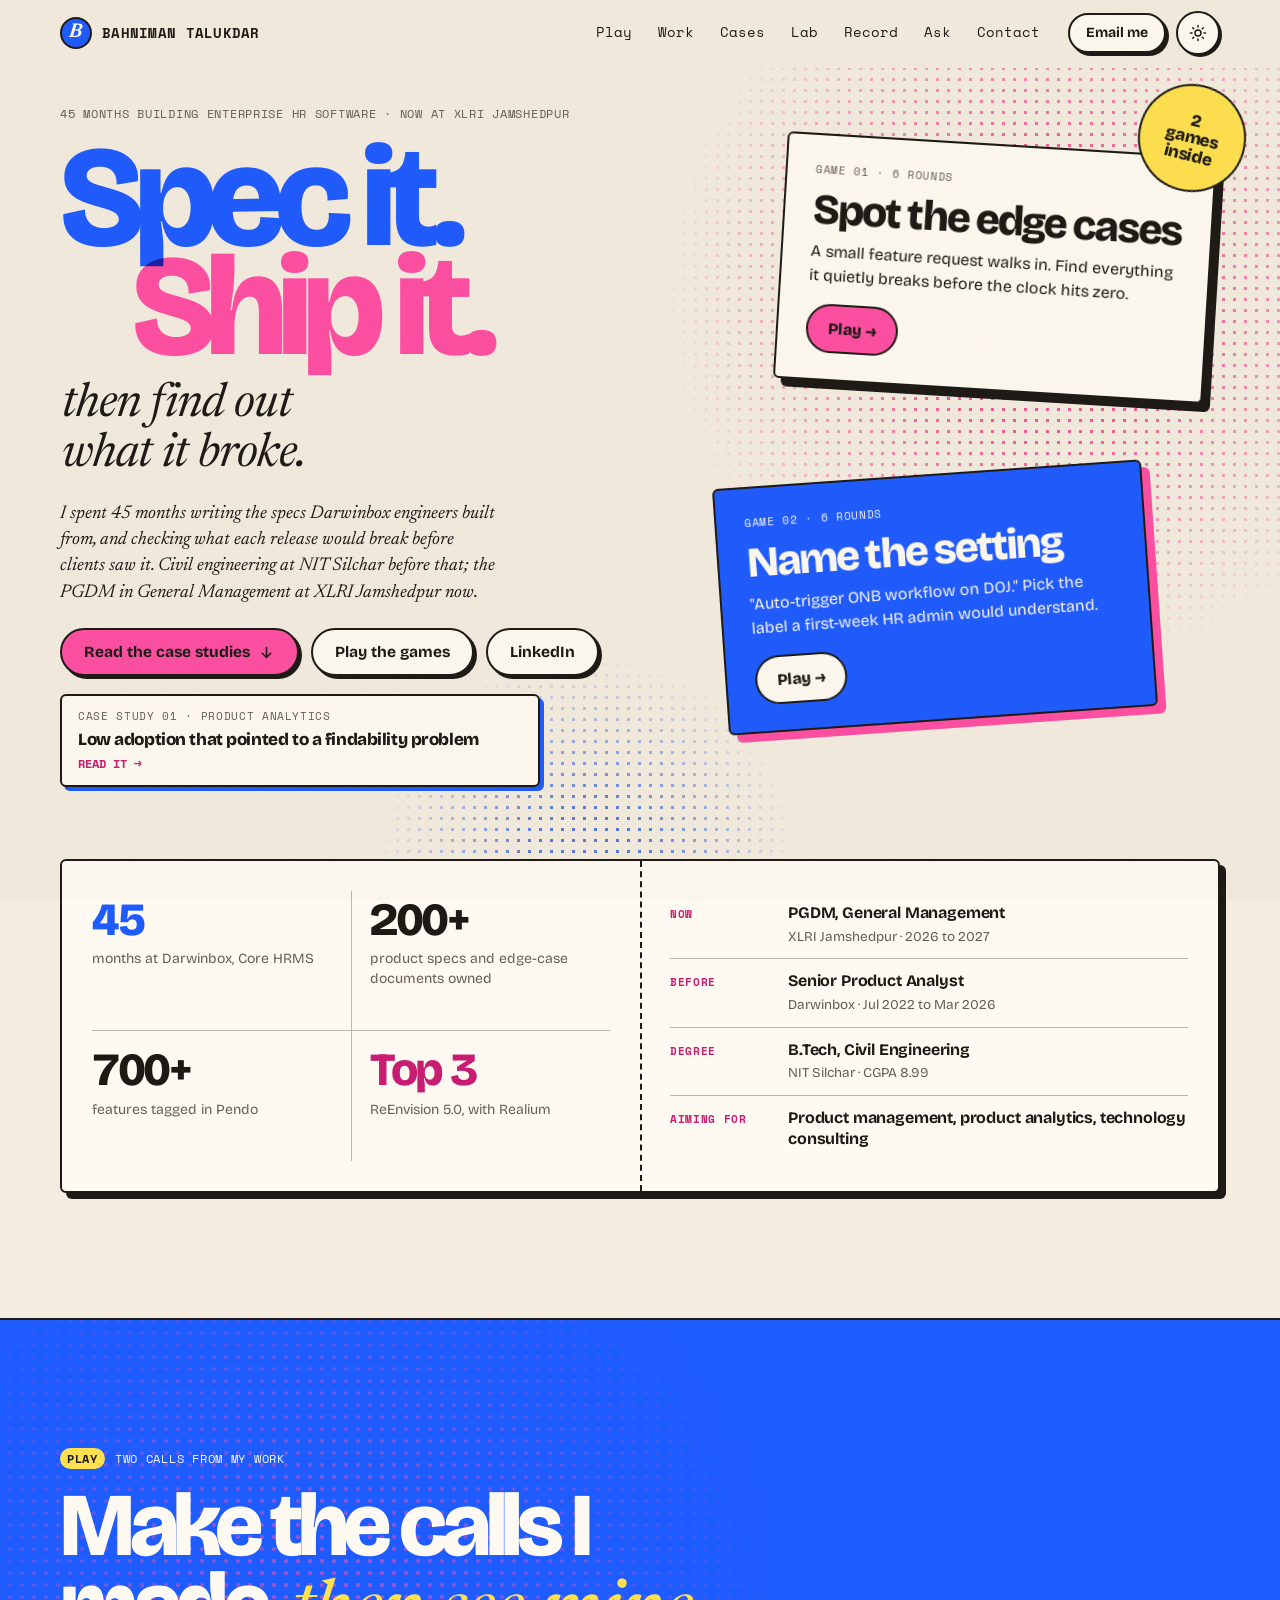
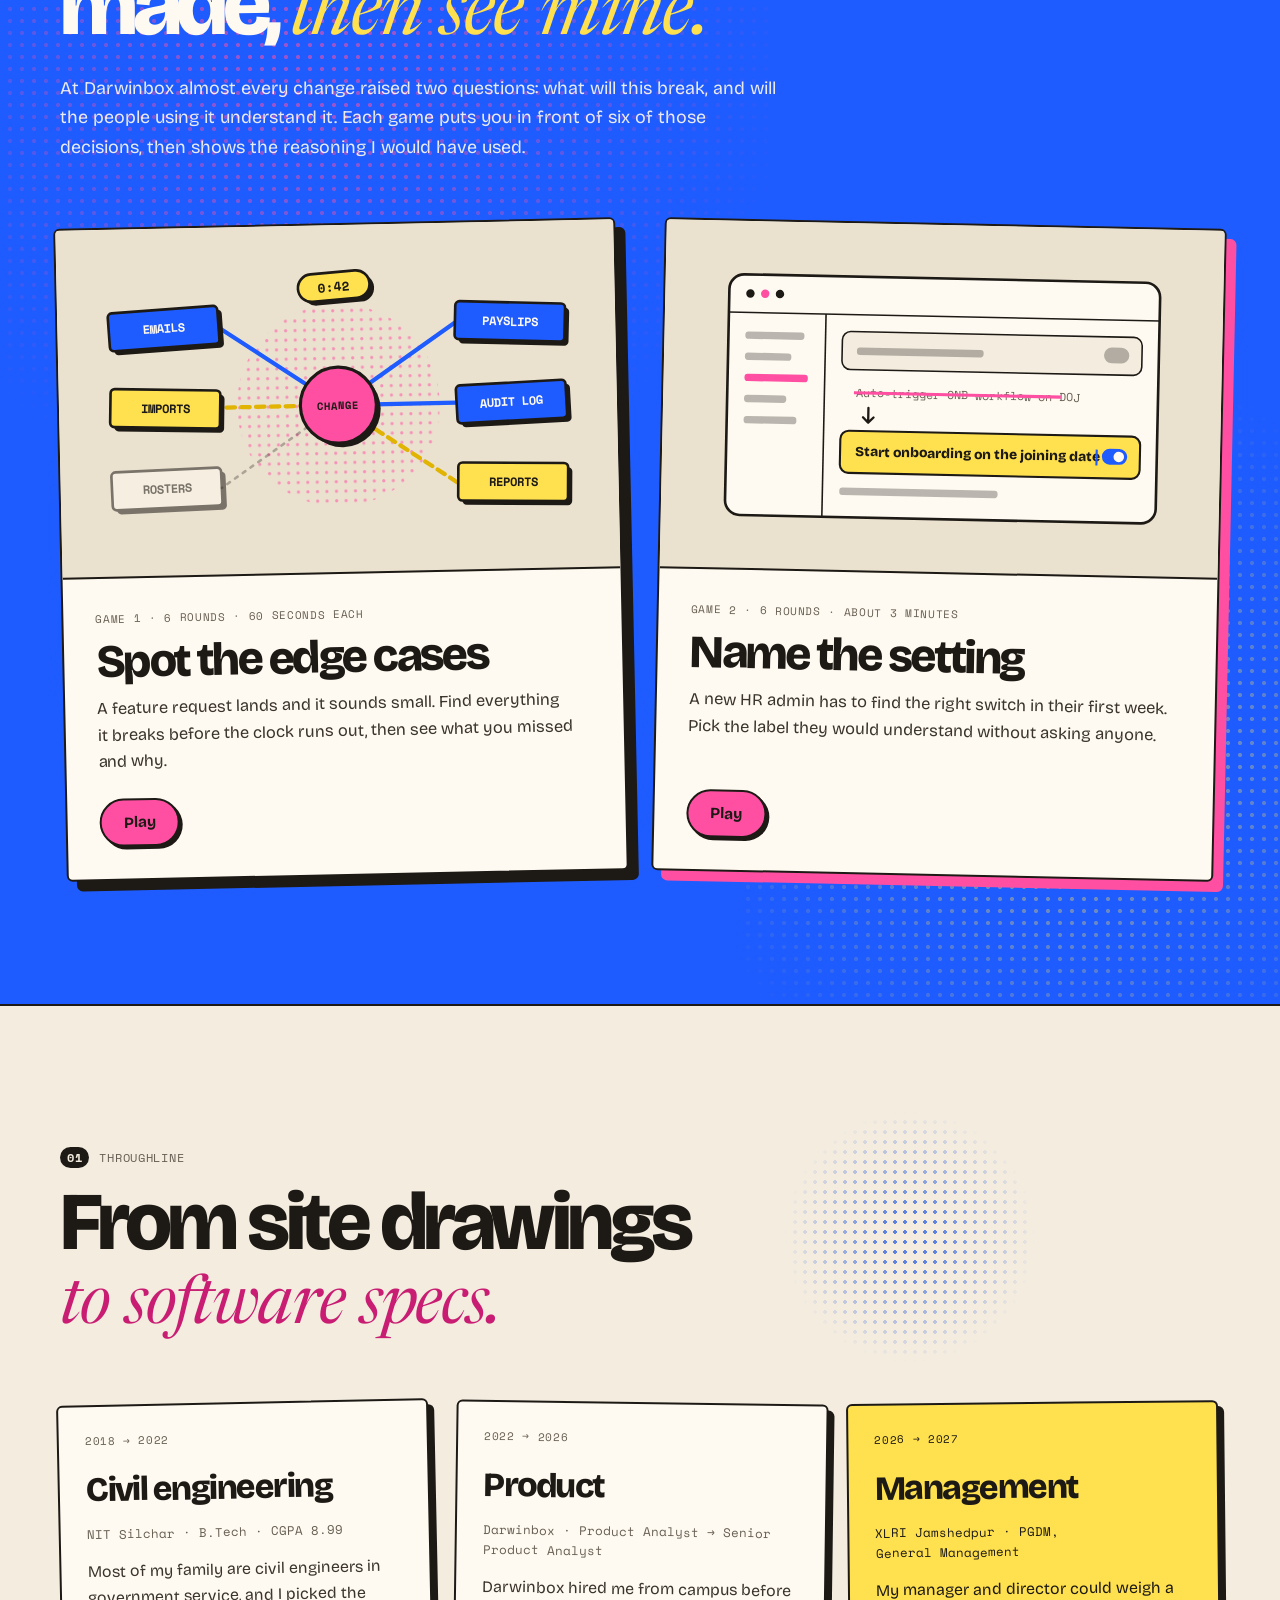
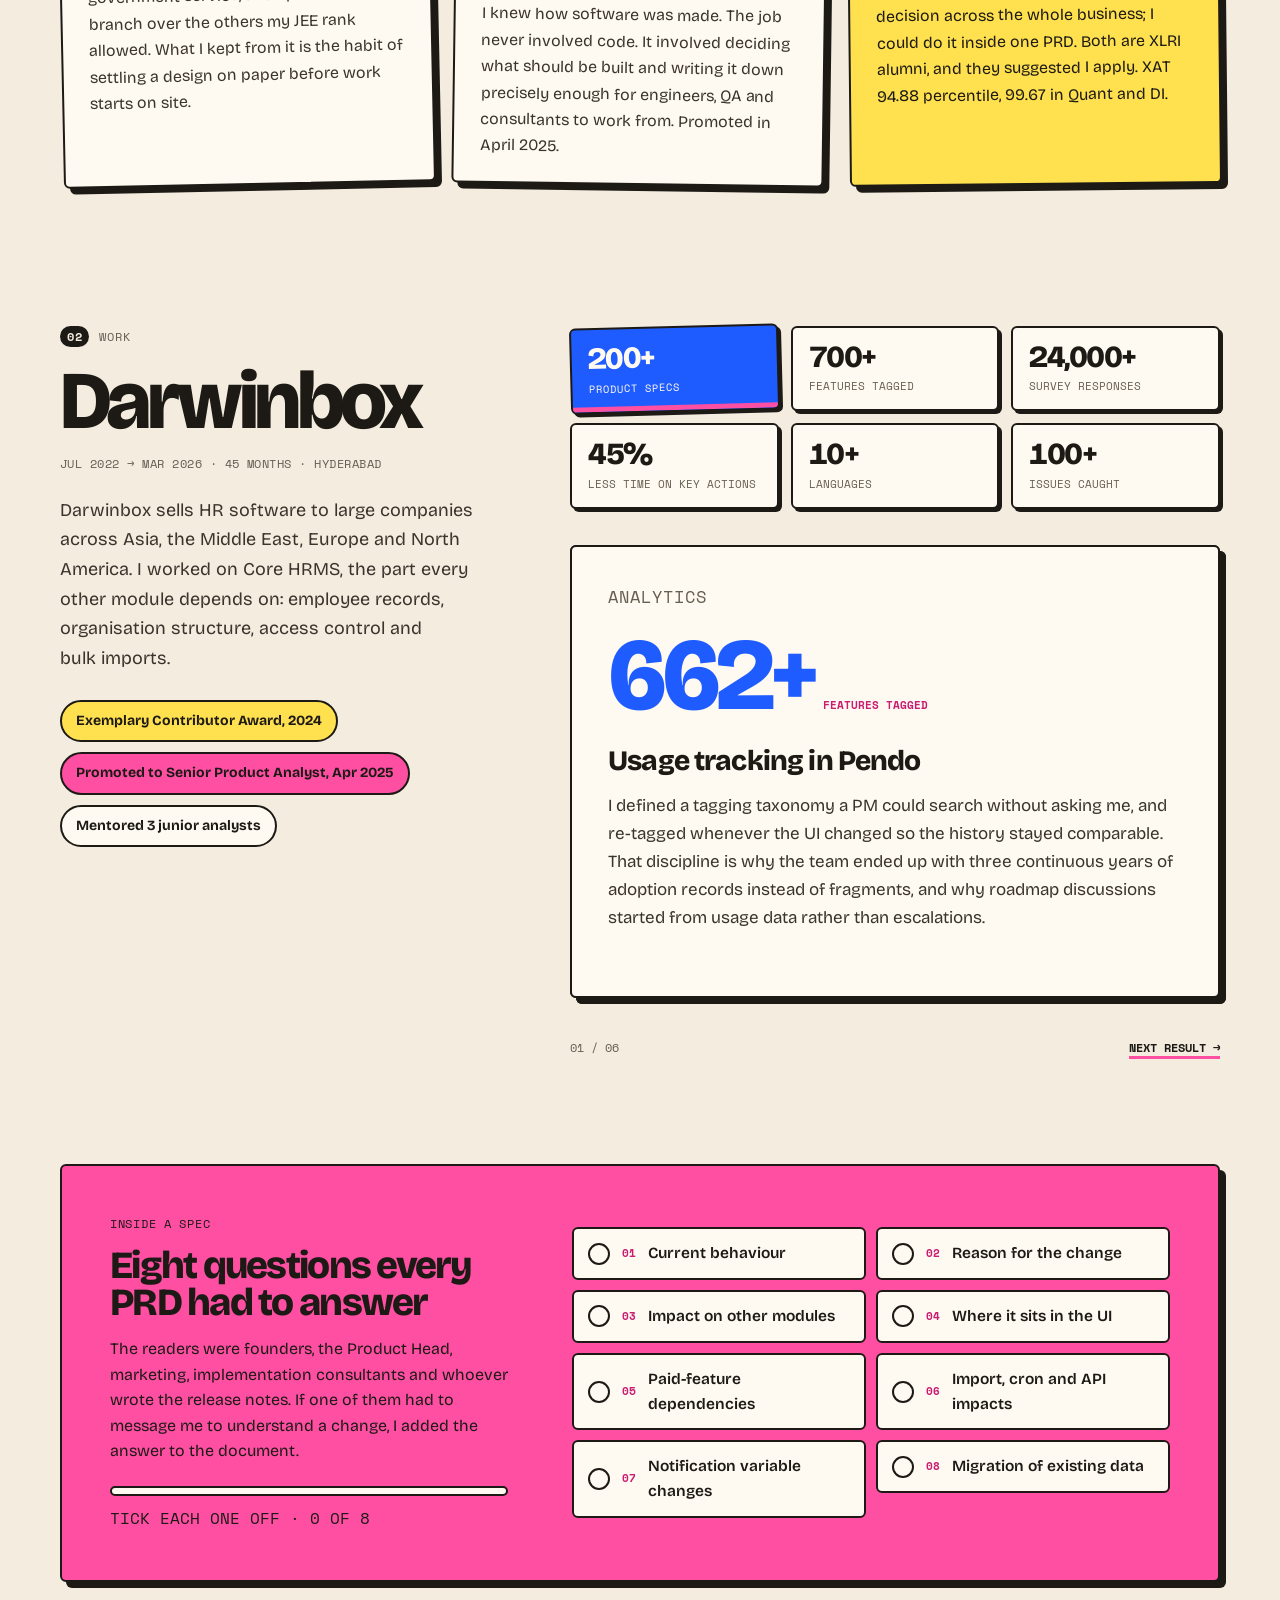
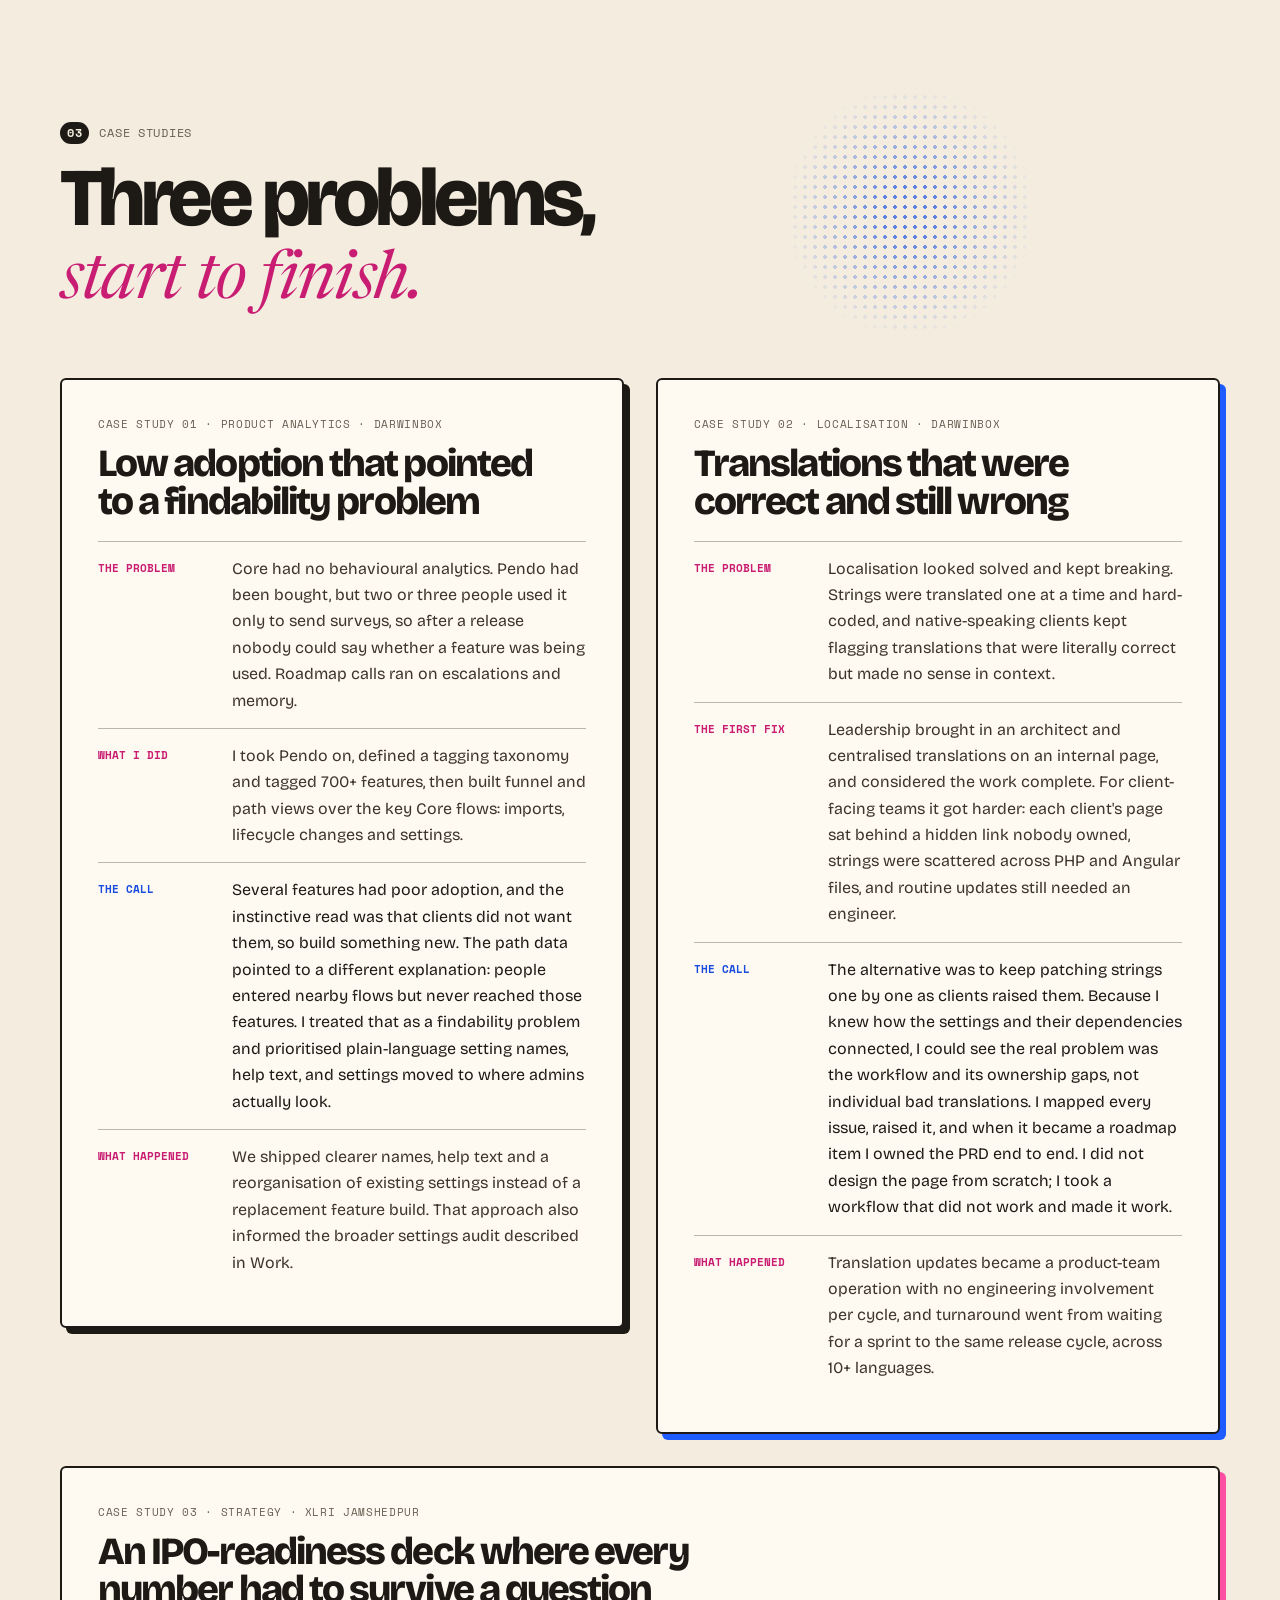
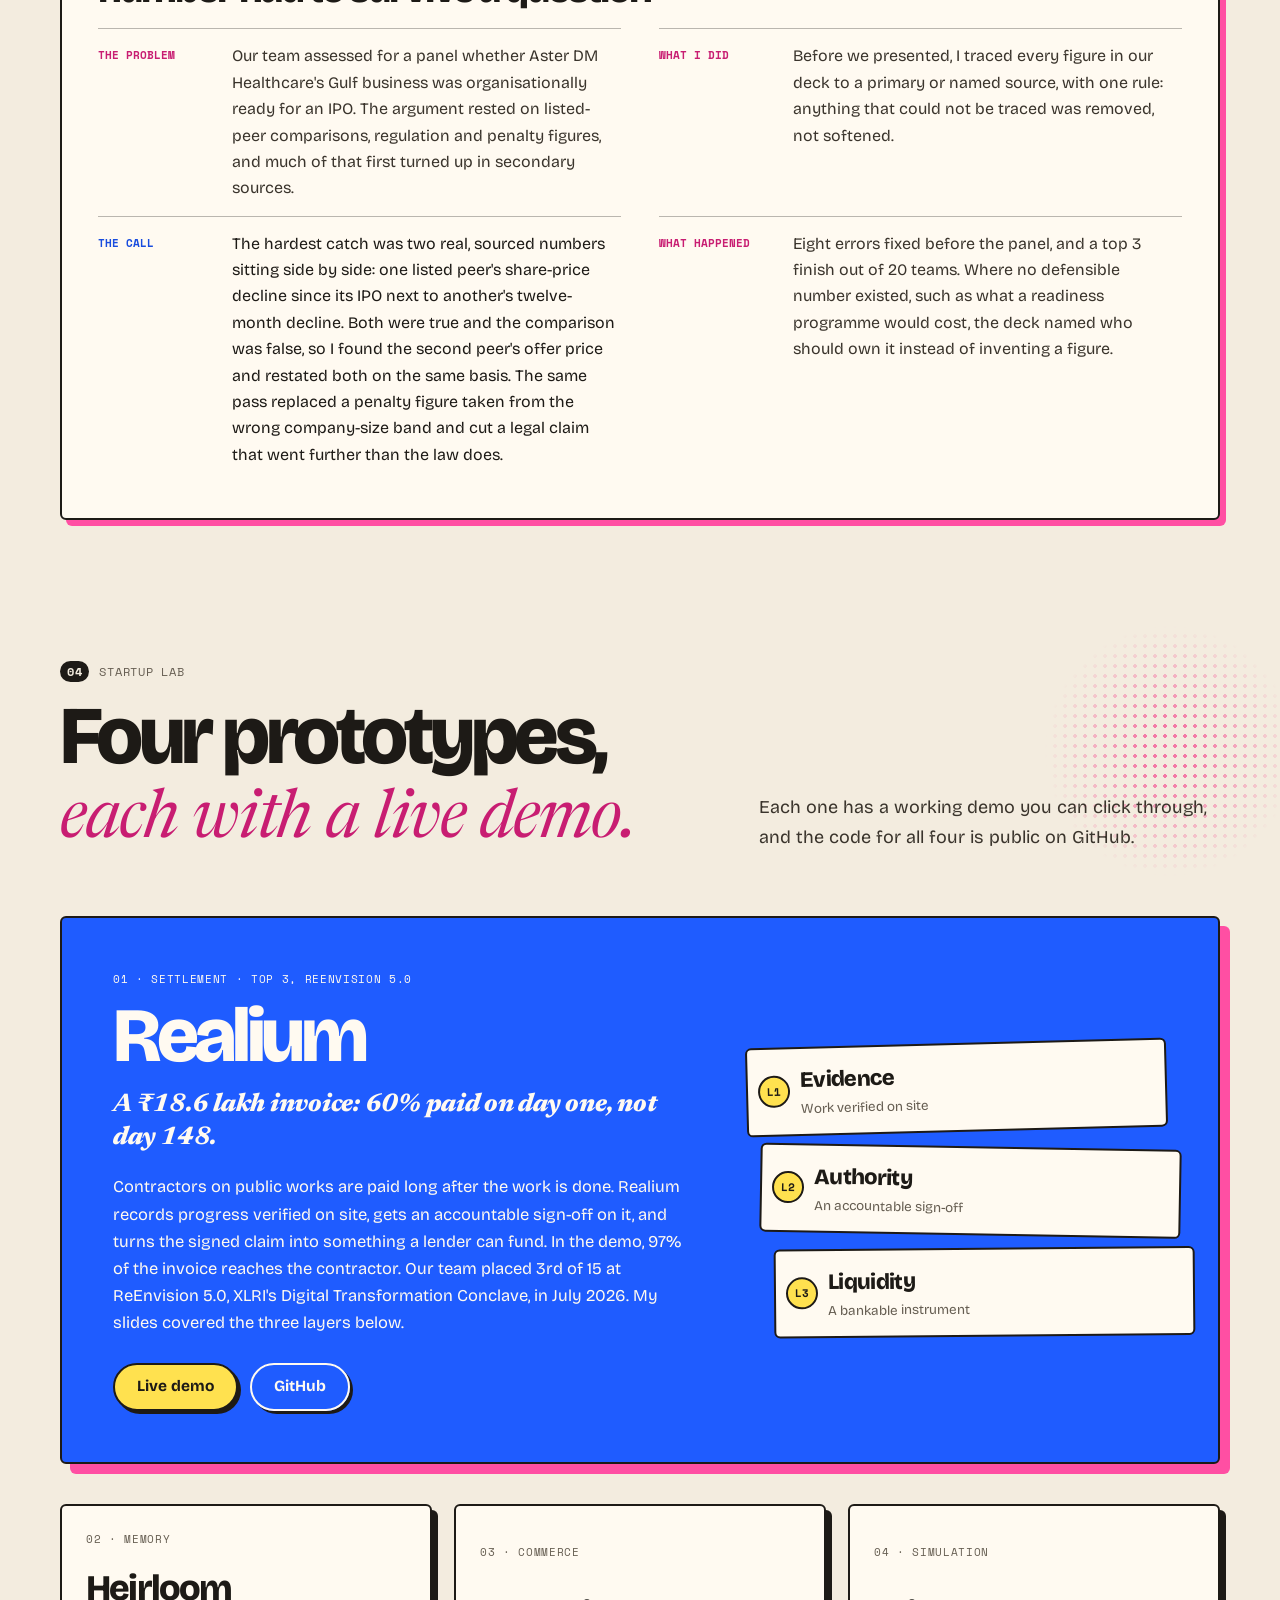
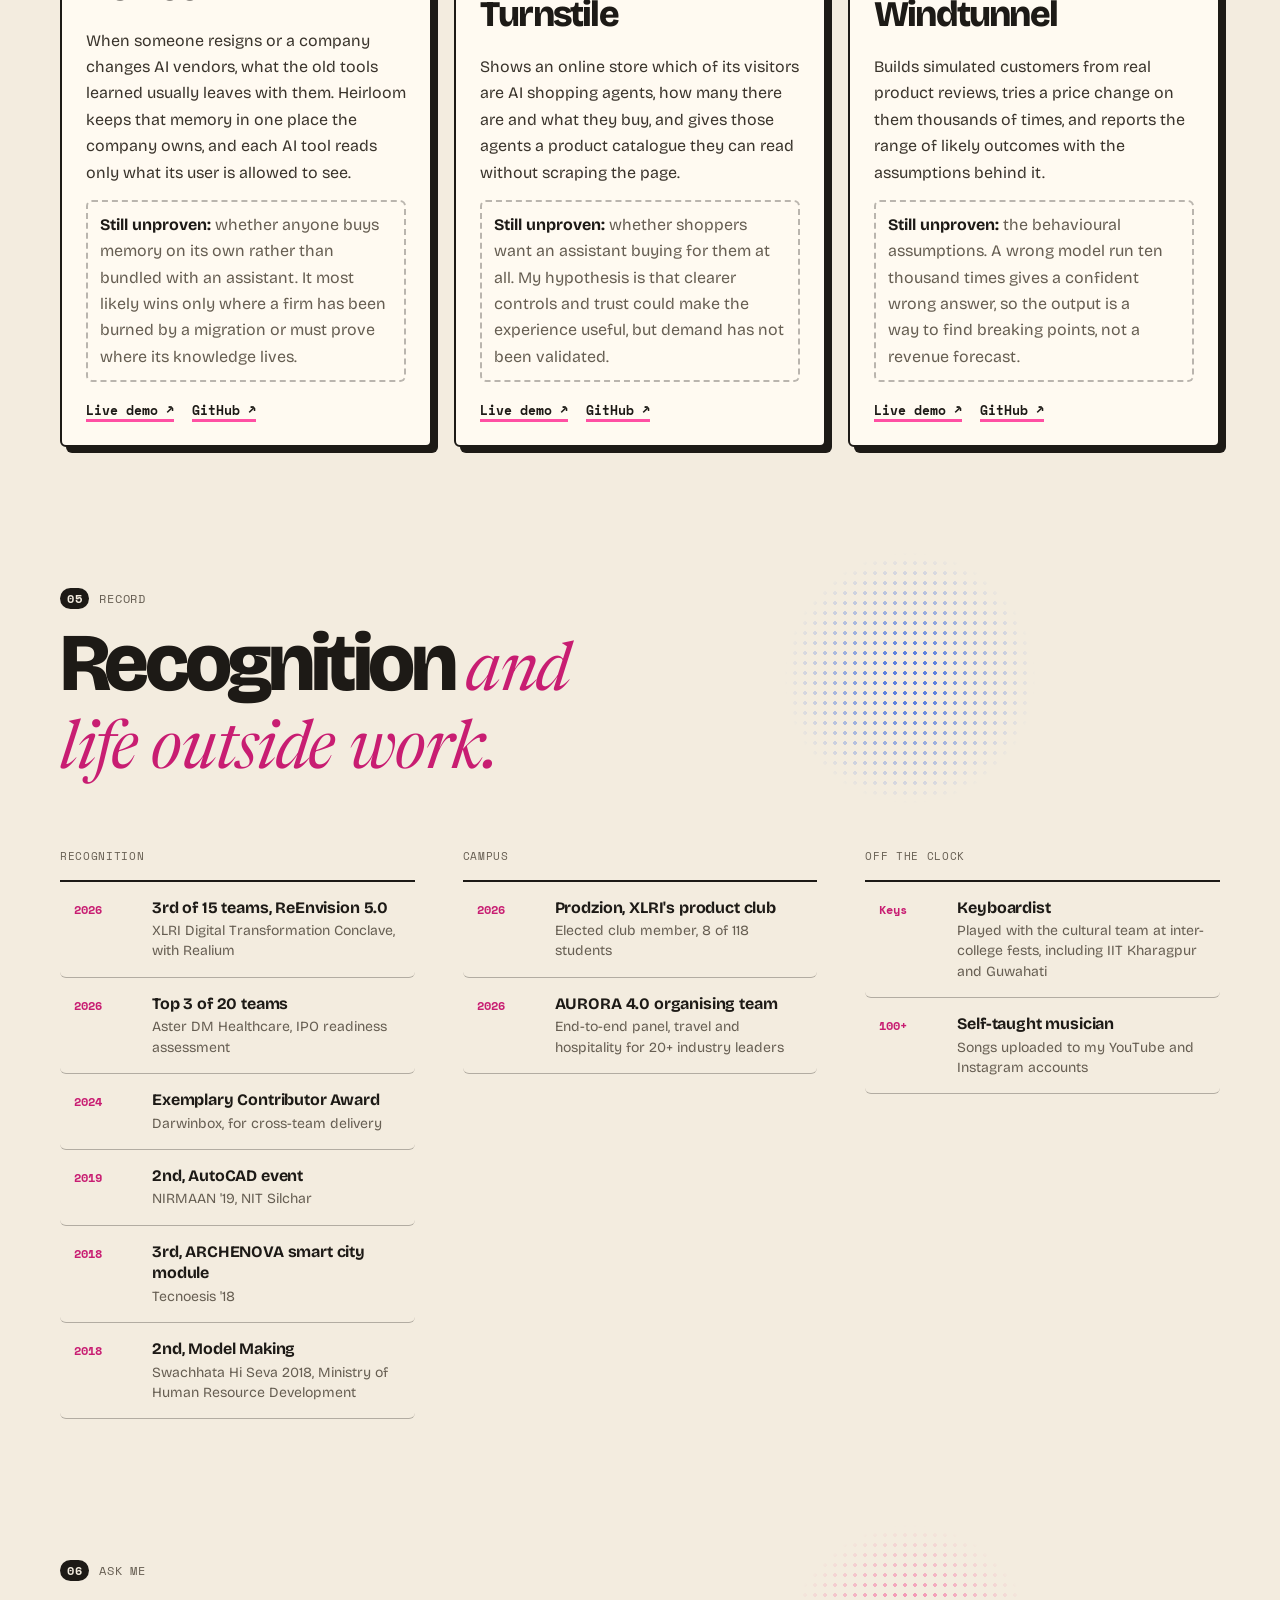
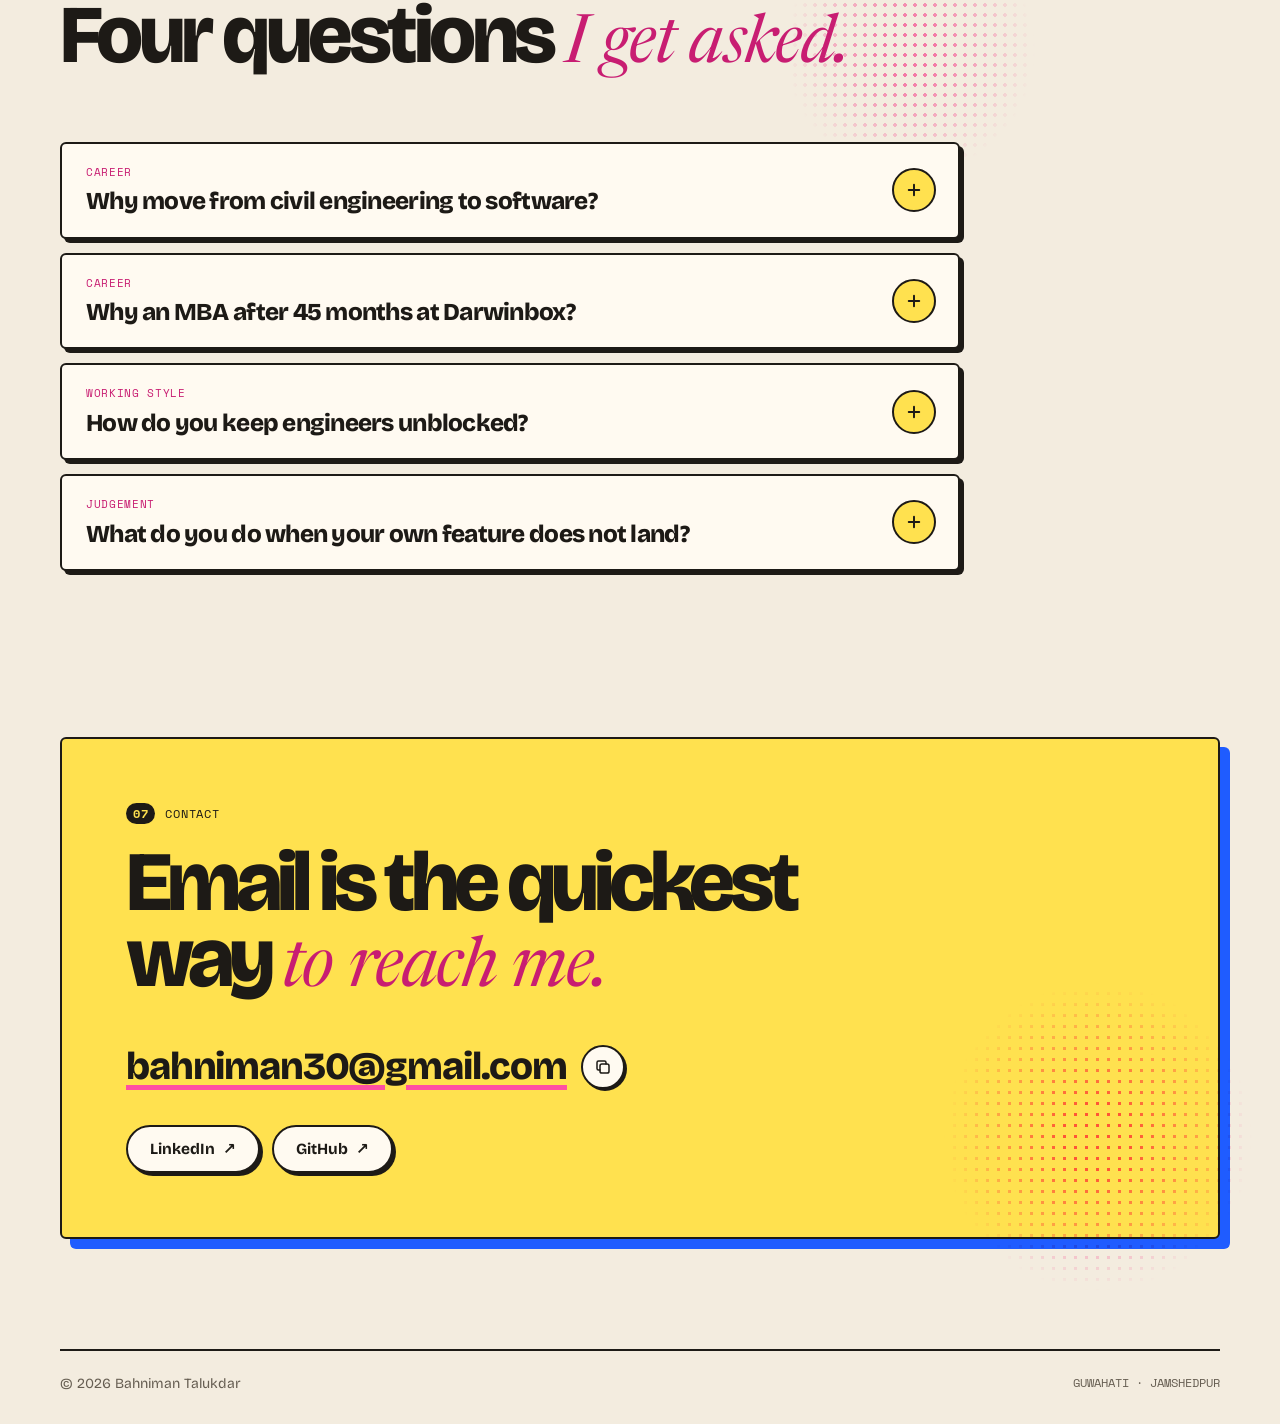
==== commit bd3f1972: "Fix portfolio navigation, game UX, contrast and content" ====
--- a/index.html
+++ b/index.html
@@ -14,6 +14,7 @@
 <meta property="og:image:height" content="630">
 <meta property="og:image:alt" content="Bahniman Talukdar portfolio: Spec it. Ship it. Then find out what it broke.">
 <meta name="twitter:card" content="summary_large_image">
+<link rel="canonical" href="https://bahniman.github.io/">
 <meta name="theme-color" content="#f3ecdf" media="(prefers-color-scheme: light)">
 <meta name="theme-color" content="#191613" media="(prefers-color-scheme: dark)">
 <link rel="icon" href="data:image/svg+xml,%3Csvg xmlns='http://www.w3.org/2000/svg' viewBox='0 0 64 64'%3E%3Ccircle cx='32' cy='32' r='32' fill='%231f5cff'/%3E%3Ctext x='32' y='41' text-anchor='middle' font-family='Georgia,serif' font-style='italic' font-size='28' fill='%23fffaf1'%3Eb%3C/text%3E%3C/svg%3E">
@@ -26,7 +27,6 @@
     var t = null;
     try { t = localStorage.getItem('theme'); } catch (e) {}
     if (t === 'light' || t === 'dark') document.documentElement.setAttribute('data-theme', t);
-    document.documentElement.classList.add('js');
   })();
 </script>
 </head>
@@ -77,7 +77,7 @@
       <a class="btn" href="#play" data-go>Play the games</a>
       <a class="btn" href="https://www.linkedin.com/in/bahniman-talukdar-ab97a416a" target="_blank" rel="noopener">LinkedIn</a>
     </div>
-    <a class="proof h-in" href="#studies" data-go><span class="kick sm">Case study 01 · Product analytics</span><b>Low adoption that turned out to be a findability problem, not a demand problem</b><span class="go">Read it &rarr;</span></a>
+    <a class="proof h-in" href="#studies" data-go><span class="kick sm">Case study 01 · Product analytics</span><b>Low adoption that pointed to a findability problem</b><span class="go">Read it &rarr;</span></a>
   </div>
   <div class="hero-cards">
     <span class="sticker h-in" aria-hidden="true">2<br>games<br>inside</span>
@@ -87,7 +87,7 @@
   <aside class="glance h-in" aria-label="At a glance">
     <dl class="glance-facts">
       <div><dt><span data-count="45">45</span></dt><dd>months at Darwinbox, Core HRMS</dd></div>
-      <div><dt><span data-count="200">200</span>+</dt><dd>PRDs authored</dd></div>
+      <div><dt><span data-count="200">200</span>+</dt><dd>product specs and edge-case documents owned</dd></div>
       <div><dt><span data-count="700">700</span>+</dt><dd>features tagged in Pendo</dd></div>
       <div><dt>Top 3</dt><dd>ReEnvision 5.0, with Realium</dd></div>
     </dl>
@@ -201,8 +201,8 @@
     <div class="work-list" id="cases">
       <article class="item">
         <p class="kick sm">Specs</p>
-        <div class="fig"><b><span data-count="200">200</span>+</b><span>PRDs</span></div>
-        <h3>Engineering-ready PRDs</h3>
+        <div class="fig"><b><span data-count="200">200</span>+</b><span>Product specs</span></div>
+        <h3>Engineering-ready specs</h3>
         <p>The count is from Confluence: feature PRDs, change specs and edge-case documents I owned across Core, Travel and shared components. Every one carried edge cases and acceptance criteria up front, so QA could test against them word for word and engineers stopped coming back with question lists. I also worked on the Core HRMS roadmap with a Senior PM.</p>
       </article>
       <article class="item">
@@ -268,12 +268,12 @@
   <div class="studies">
     <article class="study reveal">
       <p class="kick sm">Case study 01 · Product analytics · Darwinbox</p>
-      <h3>Low adoption that was really a findability problem</h3>
+      <h3>Low adoption that pointed to a findability problem</h3>
       <dl class="steps">
         <div><dt>The problem</dt><dd>Core had no behavioural analytics. Pendo had been bought, but two or three people used it only to send surveys, so after a release nobody could say whether a feature was being used. Roadmap calls ran on escalations and memory.</dd></div>
         <div><dt>What I did</dt><dd>I took Pendo on, defined a tagging taxonomy and tagged 700+ features, then built funnel and path views over the key Core flows: imports, lifecycle changes and settings.</dd></div>
-        <div><dt>The call</dt><dd>Several features had poor adoption, and the instinctive read was that clients did not want them, so build something new. The path data said otherwise: people entered the flows right next to those features and never reached them. They were not rejecting the features; they could not find them. So I fixed findability instead of building replacements: plain-language setting names, help text, and settings moved to where admins actually look.</dd></div>
-        <div><dt>What happened</dt><dd>Adoption moved without a single new feature being built; the cost was a UI reorganisation instead of a redundant build cycle. The same approach grew into an audit that regrouped 50+ settings by what admins were trying to do, after which self-serve configuration went up and "where do I configure this" tickets went down.</dd></div>
+        <div><dt>The call</dt><dd>Several features had poor adoption, and the instinctive read was that clients did not want them, so build something new. The path data pointed to a different explanation: people entered nearby flows but never reached those features. I treated that as a findability problem and prioritised plain-language setting names, help text, and settings moved to where admins actually look.</dd></div>
+        <div><dt>What happened</dt><dd>We shipped clearer names, help text and a reorganisation of existing settings instead of a replacement feature build. That approach also informed the broader settings audit described in Work.</dd></div>
       </dl>
     </article>
     <article class="study two reveal">
@@ -281,7 +281,7 @@
       <h3>Translations that were correct and still wrong</h3>
       <dl class="steps">
         <div><dt>The problem</dt><dd>Localisation looked solved and kept breaking. Strings were translated one at a time and hard-coded, and native-speaking clients kept flagging translations that were literally correct but made no sense in context.</dd></div>
-        <div><dt>The first fix</dt><dd>Leadership brought in an architect and centralised translations on an internal page, and from their side it was done. For client-facing teams it got harder: each client's page sat behind a hidden link nobody owned, strings were scattered across PHP and Angular files, and routine updates still needed an engineer.</dd></div>
+        <div><dt>The first fix</dt><dd>Leadership brought in an architect and centralised translations on an internal page, and considered the work complete. For client-facing teams it got harder: each client's page sat behind a hidden link nobody owned, strings were scattered across PHP and Angular files, and routine updates still needed an engineer.</dd></div>
         <div><dt>The call</dt><dd>The alternative was to keep patching strings one by one as clients raised them. Because I knew how the settings and their dependencies connected, I could see the real problem was the workflow and its ownership gaps, not individual bad translations. I mapped every issue, raised it, and when it became a roadmap item I owned the PRD end to end. I did not design the page from scratch; I took a workflow that did not work and made it work.</dd></div>
         <div><dt>What happened</dt><dd>Translation updates became a product-team operation with no engineering involvement per cycle, and turnaround went from waiting for a sprint to the same release cycle, across 10+ languages.</dd></div>
       </dl>
@@ -290,9 +290,9 @@
       <p class="kick sm">Case study 03 · Strategy · XLRI Jamshedpur</p>
       <h3>An IPO-readiness deck where every number had to survive a question</h3>
       <dl class="steps">
-        <div><dt>The problem</dt><dd>Our team was assessing whether Aster DM Healthcare's Gulf business was organisationally ready for an IPO, for a panel. The argument rested on listed-peer comparisons, regulation and penalty figures, and much of that first turned up in secondary sources.</dd></div>
+        <div><dt>The problem</dt><dd>Our team assessed for a panel whether Aster DM Healthcare's Gulf business was organisationally ready for an IPO. The argument rested on listed-peer comparisons, regulation and penalty figures, and much of that first turned up in secondary sources.</dd></div>
         <div><dt>What I did</dt><dd>Before we presented, I traced every figure in our deck to a primary or named source, with one rule: anything that could not be traced was removed, not softened.</dd></div>
-        <div><dt>The call</dt><dd>The hardest catch was two real, sourced numbers sitting side by side: one listed peer's fall since its IPO next to another's twelve-month fall. Both were true and the comparison was false, so I found the second peer's offer price and restated both on the same basis. The same pass replaced a penalty figure taken from the wrong company-size band and cut a legal claim that went further than the law does.</dd></div>
+        <div><dt>The call</dt><dd>The hardest catch was two real, sourced numbers sitting side by side: one listed peer's share-price decline since its IPO next to another's twelve-month decline. Both were true and the comparison was false, so I found the second peer's offer price and restated both on the same basis. The same pass replaced a penalty figure taken from the wrong company-size band and cut a legal claim that went further than the law does.</dd></div>
         <div><dt>What happened</dt><dd>Eight errors fixed before the panel, and a top 3 finish out of 20 teams. Where no defensible number existed, such as what a readiness programme would cost, the deck named who should own it instead of inventing a figure.</dd></div>
       </dl>
     </article>
@@ -339,7 +339,7 @@
       <p class="kick sm">03 · Commerce</p>
       <h3>Turnstile</h3>
       <p>Shows an online store which of its visitors are AI shopping agents, how many there are and what they buy, and gives those agents a product catalogue they can read without scraping the page.</p>
-      <p class="unproven"><b>Still unproven:</b> whether shoppers want an assistant buying for them at all. Early agent checkout products have struggled, and my read that the cause was interface and trust rather than demand is a judgement, not data.</p>
+      <p class="unproven"><b>Still unproven:</b> whether shoppers want an assistant buying for them at all. My hypothesis is that clearer controls and trust could make the experience useful, but demand has not been validated.</p>
       <div class="plinks"><a href="https://bahniman.github.io/turnstile/" target="_blank" rel="noopener">Live demo <span aria-hidden="true">↗</span></a><a href="https://github.com/Bahniman/turnstile" target="_blank" rel="noopener">GitHub <span aria-hidden="true">↗</span></a></div>
     </li>
     <li class="reveal">
@@ -384,7 +384,7 @@
       <p class="kick sm">Off the clock</p>
       <ul class="rows">
         <li><span class="yr mono">Keys</span><div><b>Keyboardist</b><small>Played with the cultural team at inter-college fests, including IIT Kharagpur and Guwahati</small></div></li>
-        <li><span class="yr mono">100+</span><div><b>Self-taught musician</b><small>Songs uploaded to my YouTube and Instagram channel</small></div></li>
+        <li><span class="yr mono">100+</span><div><b>Self-taught musician</b><small>Songs uploaded to my YouTube and Instagram accounts</small></div></li>
       </ul>
     </div>
   </div>
--- a/site.css
+++ b/site.css
@@ -8,9 +8,9 @@
   --line:rgba(29,26,22,.14);--line-2:rgba(29,26,22,.3);
   --blue:#1f5cff;--blue-fill:#1f5cff;--pink:#ff4fa3;--yellow:#ffe14f;--on-blue:#fffaf1;
   --tan:#c81d72;--tan-bg:rgba(255,79,163,.14);
-  --emer:#1f5cff;--emer-l:#1f5cff;--emer-bg:rgba(31,92,255,.12);
+  --emer:#184cde;--emer-l:#1f5cff;--emer-bg:rgba(31,92,255,.12);
   --amber:#6f5200;--amber-l:#e0b400;--amber-bg:rgba(255,225,79,.5);
-  --rose:#c81d72;--rose-l:#ff4fa3;--rose-bg:rgba(255,79,163,.16);
+  --rose:#b81766;--rose-l:#ff4fa3;--rose-bg:rgba(255,79,163,.16);
   --shc:#1d1a16;--sh:6px 6px 0 var(--shc);--bw:2.5px;--blend:multiply;
   --canvas:var(--paper);--surface:var(--card);
   --sans:"Bricolage Grotesque",ui-sans-serif,system-ui,sans-serif;
@@ -82,7 +82,7 @@
 .btn:active,.pill:active{transform:translate(2px,2px);box-shadow:1px 1px 0 var(--shc)}
 .btn.pri{background:var(--pink);color:#1d1a16}
 .btn svg{width:17px;height:17px;fill:none;stroke:currentColor;stroke-width:2.2;stroke-linecap:round;stroke-linejoin:round}
-.cb{display:inline-grid;place-items:center;width:40px;height:40px;border-radius:50%;border:var(--bw) solid var(--ink);background:var(--card);cursor:pointer;color:var(--ink);flex:none;
+.cb{display:inline-grid;place-items:center;width:44px;height:44px;border-radius:50%;border:var(--bw) solid var(--ink);background:var(--card);cursor:pointer;color:var(--ink);flex:none;
   box-shadow:2px 2px 0 var(--shc);transition:transform .15s var(--ease);touch-action:manipulation}
 .cb:hover{transform:rotate(-12deg)}
 .cb svg{width:18px;height:18px;fill:none;stroke:currentColor;stroke-width:2;stroke-linecap:round;stroke-linejoin:round}
@@ -210,7 +210,9 @@
 .item p{font-size:16px;line-height:1.65}
 
 /* case file */
-.work-list.cased{display:block}
+.work-list.cased{display:grid;grid-template-columns:minmax(0,1fr)}
+.work-list.cased .case-nav{grid-column:1;grid-row:1}
+.work-list.cased .case-foot{grid-column:1;grid-row:3}
 .case-nav{display:grid;grid-template-columns:repeat(3,minmax(0,1fr));gap:12px;margin-bottom:18px}
 .case-nav button{position:relative;overflow:hidden;text-align:left;padding:14px 16px;border-radius:6px;cursor:pointer;border:var(--bw) solid var(--ink);background:var(--card);color:var(--ink);
   box-shadow:3px 3px 0 var(--shc);transition:transform .15s var(--ease),box-shadow .15s var(--ease),background .15s ease}
@@ -223,8 +225,9 @@
 .case-nav button.run i{animation:casefill 7s linear forwards}
 .cases-paused .case-nav button.run i{animation-play-state:paused}
 @keyframes casefill{to{transform:scaleX(1)}}
-.work-list.cased .item{padding:clamp(24px,3vw,36px);box-shadow:var(--sh)}
-.work-list.cased .item[hidden]{display:none}
+.work-list.cased .item{grid-column:1;grid-row:2;padding:clamp(24px,3vw,36px);box-shadow:var(--sh)}
+/* Reserve the tallest result so changing tabs cannot shift the page. */
+.work-list.cased .item[hidden]{display:block;visibility:hidden;pointer-events:none}
 .work-list.cased .item.show{animation:caseIn .5s var(--ease)}
 @keyframes caseIn{from{opacity:0;transform:translateY(12px) rotate(1deg)}to{opacity:1;transform:none}}
 .work-list.cased .item .fig b{font-size:clamp(64px,8vw,112px)}
@@ -247,6 +250,7 @@
 .spec-list .ck{flex:none;width:22px;height:22px;border-radius:50%;border:2px solid #1d1a16;display:grid;place-items:center;transition:background .2s ease,transform .25s var(--ease)}
 .spec-list .ck svg{width:13px;height:13px;fill:none;stroke:#fffaf1;stroke-width:3.2;stroke-linecap:round;stroke-linejoin:round;opacity:0}
 .spec-list button[aria-pressed="true"]{background:var(--yellow)}
+.spec-list button[aria-pressed="true"] span{color:#1d1a16}
 .spec-list button[aria-pressed="true"] .ck{background:#1f5cff;transform:scale(1.1) rotate(-8deg)}
 .spec-list button[aria-pressed="true"] .ck svg{opacity:1}
 .spec-meter{margin-top:22px}
@@ -262,7 +266,7 @@
 .feature h3{font-size:clamp(52px,6vw,88px);letter-spacing:-.06em;color:#fffaf1;margin:14px 0 8px;line-height:.9}
 .feature .big{font-family:var(--serif);font-style:italic;font-size:clamp(22px,2vw,28px);line-height:1.3;color:#fffaf1;margin-bottom:18px;letter-spacing:-.01em}
 .feature p{color:#fffaf1;font-size:16.5px;line-height:1.65;max-width:54ch}
-.feature .kick{color:var(--yellow)!important}
+.feature .kick{color:var(--on-blue)!important}
 .feature .links{display:flex;flex-wrap:wrap;gap:12px;margin-top:26px}
 .feature .btn{background:transparent;color:#fffaf1;border-color:#fffaf1;box-shadow:3px 3px 0 #1d1a16}
 .feature .btn.pri{background:var(--yellow);color:#1d1a16;border-color:#1d1a16}
@@ -355,6 +359,7 @@
 .arcade::after{content:"";position:absolute;right:-8%;bottom:-20%;width:50%;height:80%;z-index:-1;pointer-events:none;opacity:.5;
   background:radial-gradient(#ffe14f 2px,transparent 2.2px) 0 0/12px 12px;-webkit-mask-image:radial-gradient(circle,#000 10%,transparent 65%);mask-image:radial-gradient(circle,#000 10%,transparent 65%)}
 .arcade :focus-visible{outline-color:var(--yellow)}
+.arcade{overflow-anchor:none}
 .arc-head{max-width:980px;margin-bottom:clamp(36px,5vw,60px)}
 .arc-head .kick{color:#fffaf1}
 .arc-head .kick .n{background:var(--yellow);color:#1d1a16}
@@ -484,7 +489,7 @@
 .tile.caught{background:var(--emer-bg);border-color:var(--blue)}.tile.caught .tag{color:var(--emer)}
 .tile.missed{background:var(--amber-bg);border-color:var(--amber-l);animation:nudge .4s var(--ease)}.tile.missed .tag{color:var(--amber)}
 .tile.false{background:var(--rose-bg);border-color:var(--pink)}.tile.false .tag{color:var(--rose)}
-.tile.clear{opacity:.6}.tile.clear .tag{color:var(--muted)}
+.tile.clear .tag{color:var(--sec)}
 @keyframes nudge{30%{transform:translateX(-4px)}60%{transform:translateX(4px)}}
 
 /* game 2 */
@@ -531,7 +536,7 @@
 .opt{display:flex;align-items:center;gap:14px;text-align:left;padding:14px 16px;border-radius:6px;border:2px solid var(--ink);background:var(--card);color:var(--ink);cursor:pointer;font-size:16.5px;font-weight:600;line-height:1.35;
   box-shadow:3px 3px 0 var(--shc);transition:transform .15s var(--ease),box-shadow .15s var(--ease)}
 .opt:hover{transform:translate(-2px,-2px);box-shadow:5px 5px 0 var(--shc)}
-.opt em{font-style:normal;font-family:var(--mono);font-size:12px;font-weight:700;width:28px;height:28px;border-radius:50%;border:2px solid var(--ink);display:grid;place-items:center;flex:none;color:var(--ink);background:var(--yellow)}
+.opt em{font-style:normal;font-family:var(--mono);font-size:12px;font-weight:700;width:28px;height:28px;border-radius:50%;border:2px solid var(--ink);display:grid;place-items:center;flex:none;color:#1d1a16;background:var(--yellow)}
 .answered .opt{cursor:default;box-shadow:none}.answered .opt:hover{transform:none;box-shadow:none}
 .opt.best{border-color:var(--blue);background:var(--emer-bg)}
 .opt.best em{background:var(--blue-fill);color:#fffaf1}
@@ -571,7 +576,7 @@
 .steps div{display:grid;grid-template-columns:118px minmax(0,1fr);gap:16px;padding:14px 0;border-top:1.5px solid var(--line-2)}
 .steps dt{font-family:var(--mono);font-size:11px;font-weight:700;text-transform:uppercase;color:var(--tan);padding-top:4px}
 .steps dd{margin:0;font-size:16px;line-height:1.65;color:var(--body)}
-.steps div:nth-child(3) dt{color:var(--blue)}
+.steps div:nth-child(3) dt{color:var(--emer)}
 .steps div:nth-child(3) dd{color:var(--ink)}
 
 .study.three{grid-column:1 / -1;box-shadow:6px 6px 0 var(--pink)}
@@ -583,7 +588,7 @@
 
 /* mobile section menu */
 .menu-btn{display:none}
-.mnav{position:absolute;top:calc(100% + 8px);right:var(--gut);display:grid;min-width:210px;padding:8px;background:var(--card);border:var(--bw) solid var(--ink);border-radius:6px;box-shadow:var(--sh)}
+.mnav{position:absolute;top:calc(100% + 8px);right:var(--gut);display:none;min-width:210px;padding:8px;background:var(--card);border:var(--bw) solid var(--ink);border-radius:6px;box-shadow:var(--sh)}
 .mnav[hidden]{display:none}
 .mnav a{font-family:var(--mono);font-size:15px;color:var(--ink);text-decoration:none;padding:11px 12px;border-radius:4px}
 .mnav a:hover,.mnav a:focus-visible{background:var(--yellow);color:#1d1a16}
@@ -598,6 +603,10 @@
 
 /* ---------- responsive ---------- */
 @media (max-width:1080px){
+  .nav{display:none}
+  .top-end{margin-left:auto}
+  .js .menu-btn{display:inline-grid}
+  .mnav:not([hidden]){display:grid}
   .study.three .steps{grid-template-columns:1fr}
   .hero{grid-template-columns:1fr}
   .hero-cards{min-height:0;margin-top:0;display:grid;gap:34px;padding:30px 12px 10px}
@@ -613,7 +622,6 @@
   :root{--top:60px}
   body{font-size:16px}
   .nav,.hide-sm{display:none}
-  .menu-btn{display:inline-grid}
   .plinks{gap:10px}
   .plinks a{display:inline-flex;align-items:center;min-height:44px;padding:0 6px}
   .case-foot button{padding:12px 0}
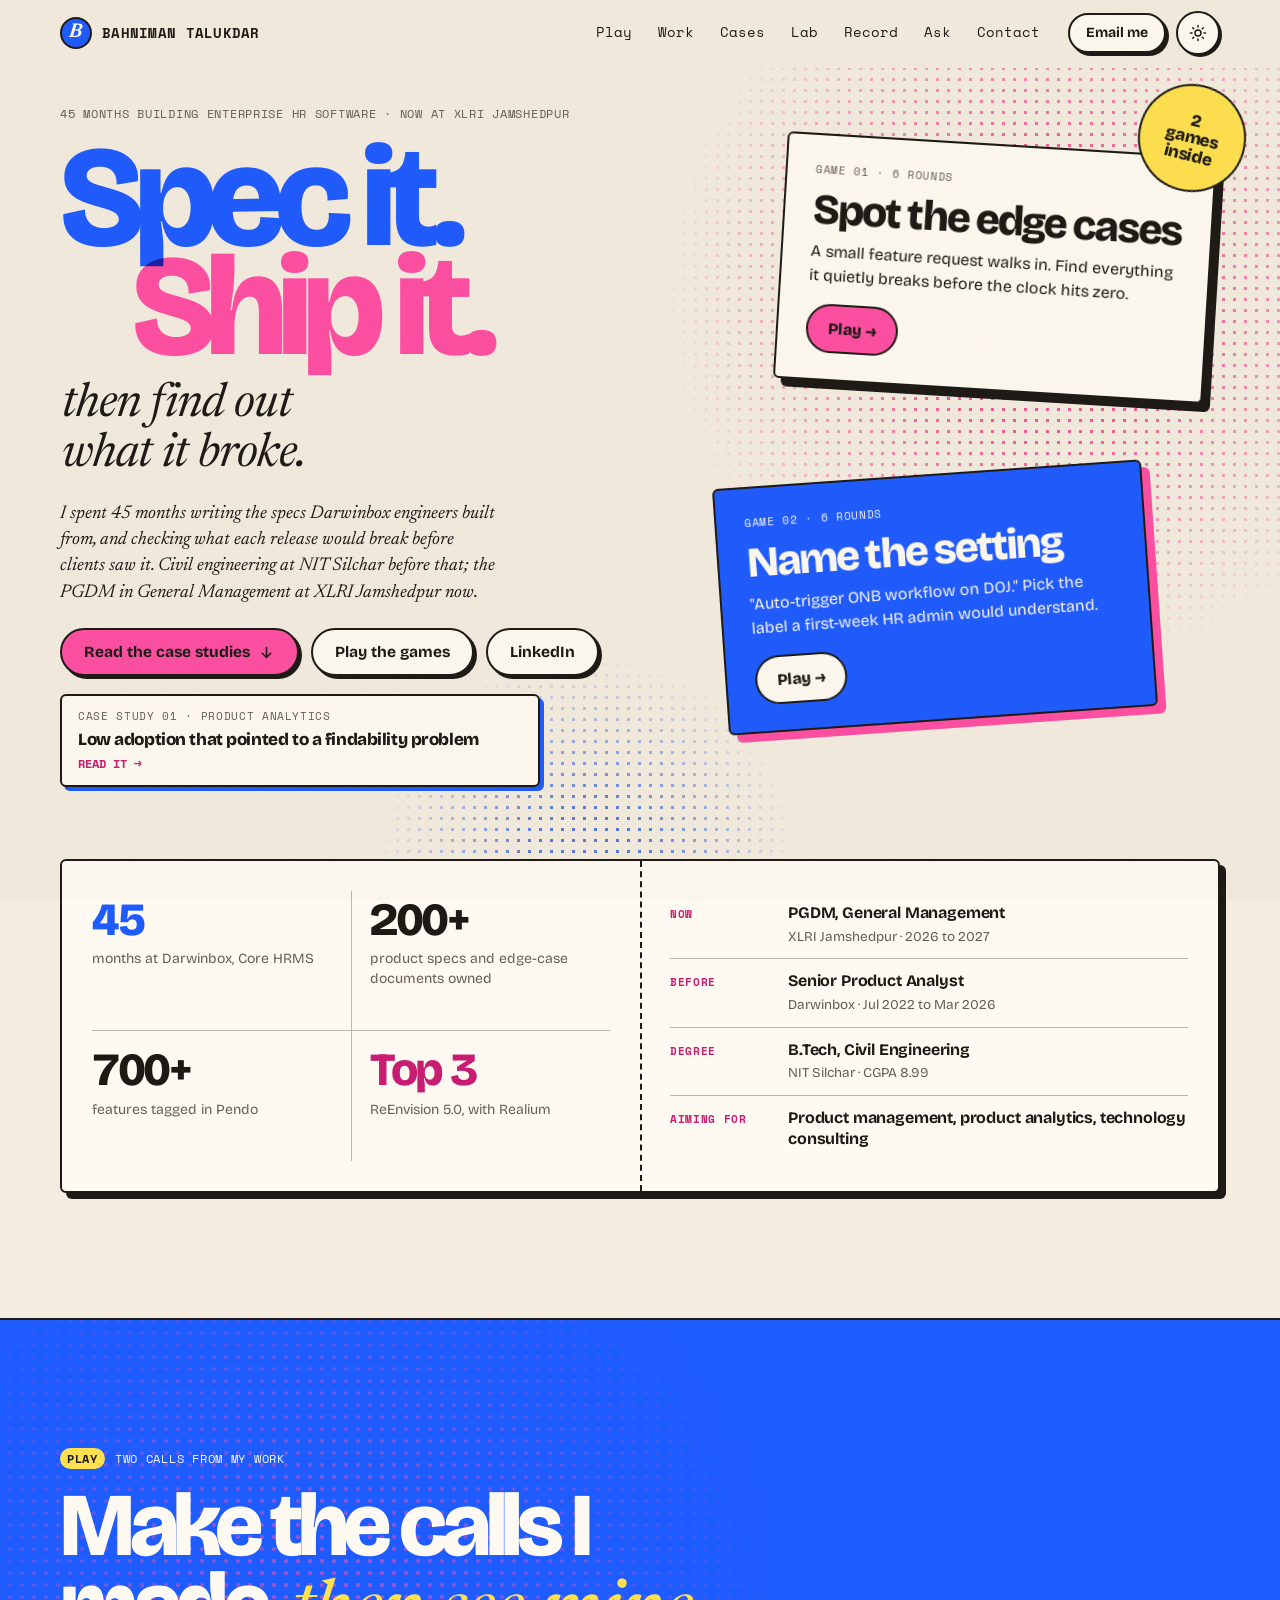
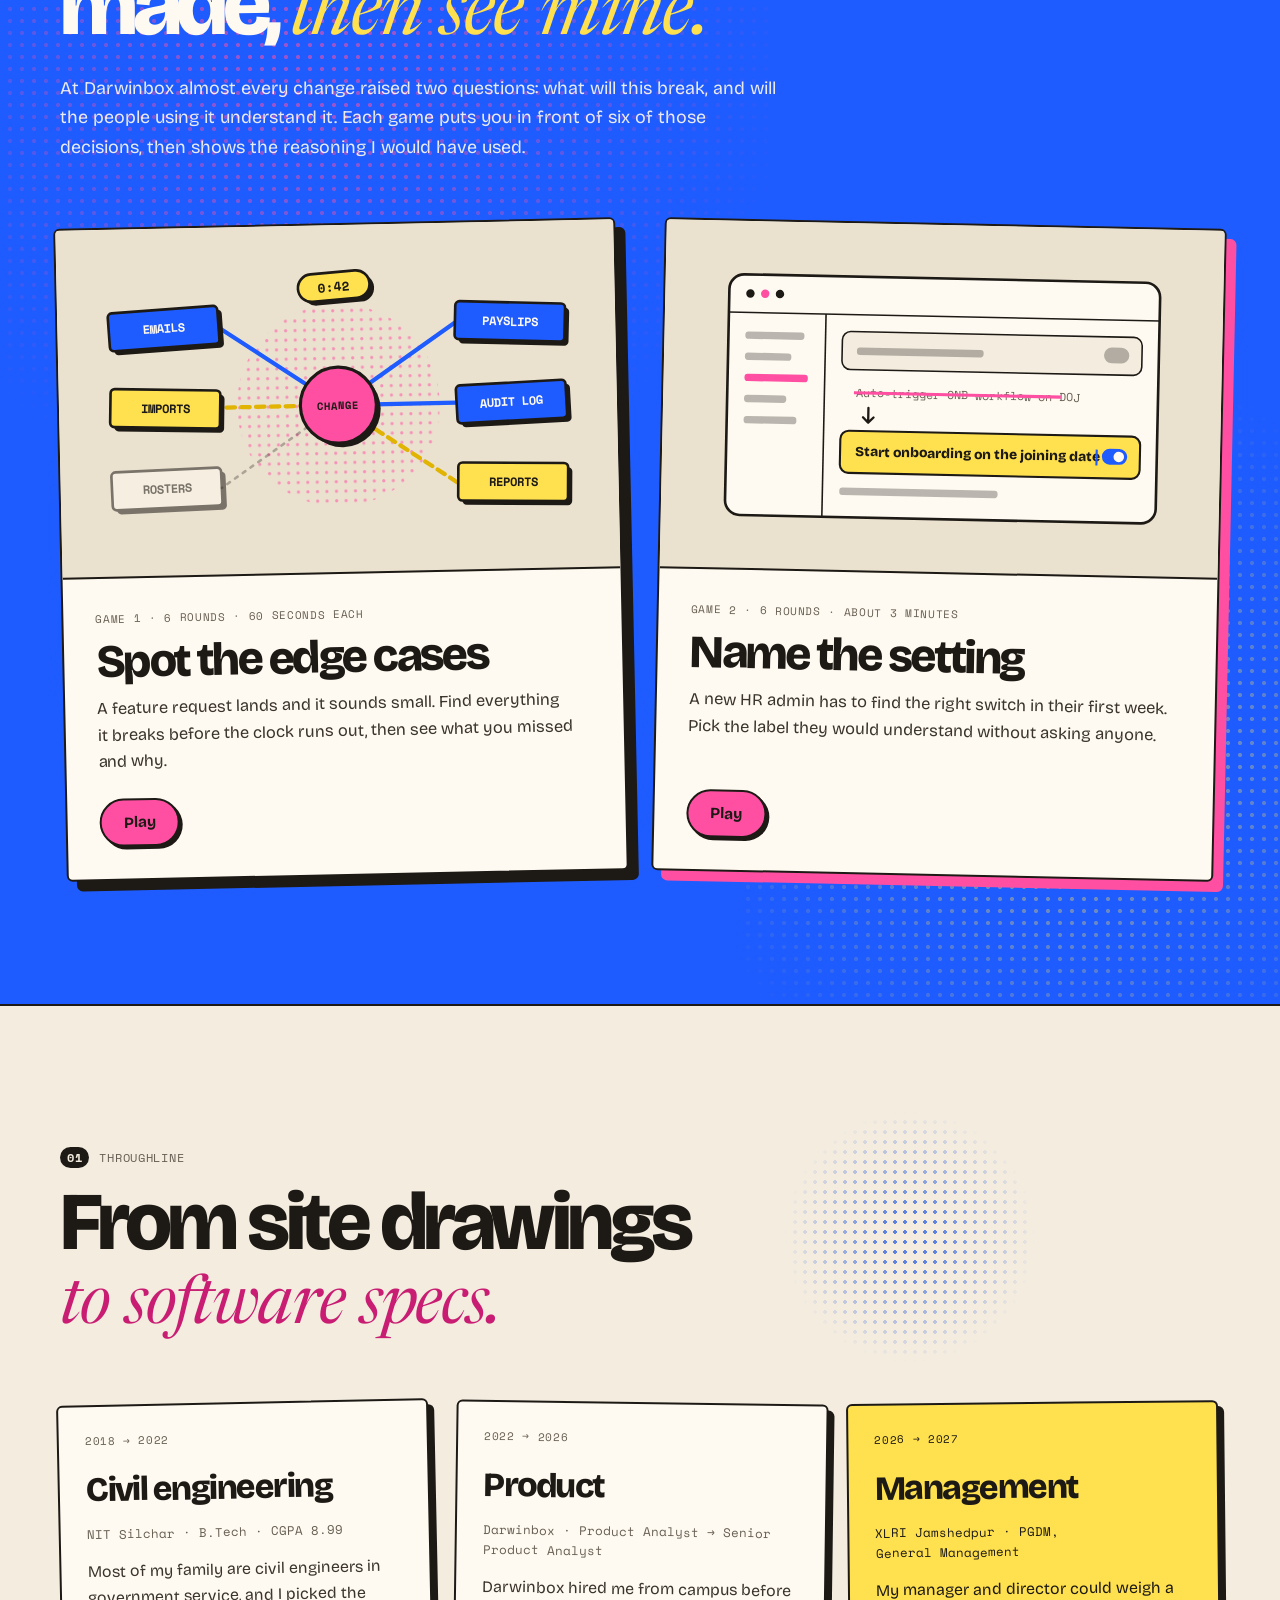
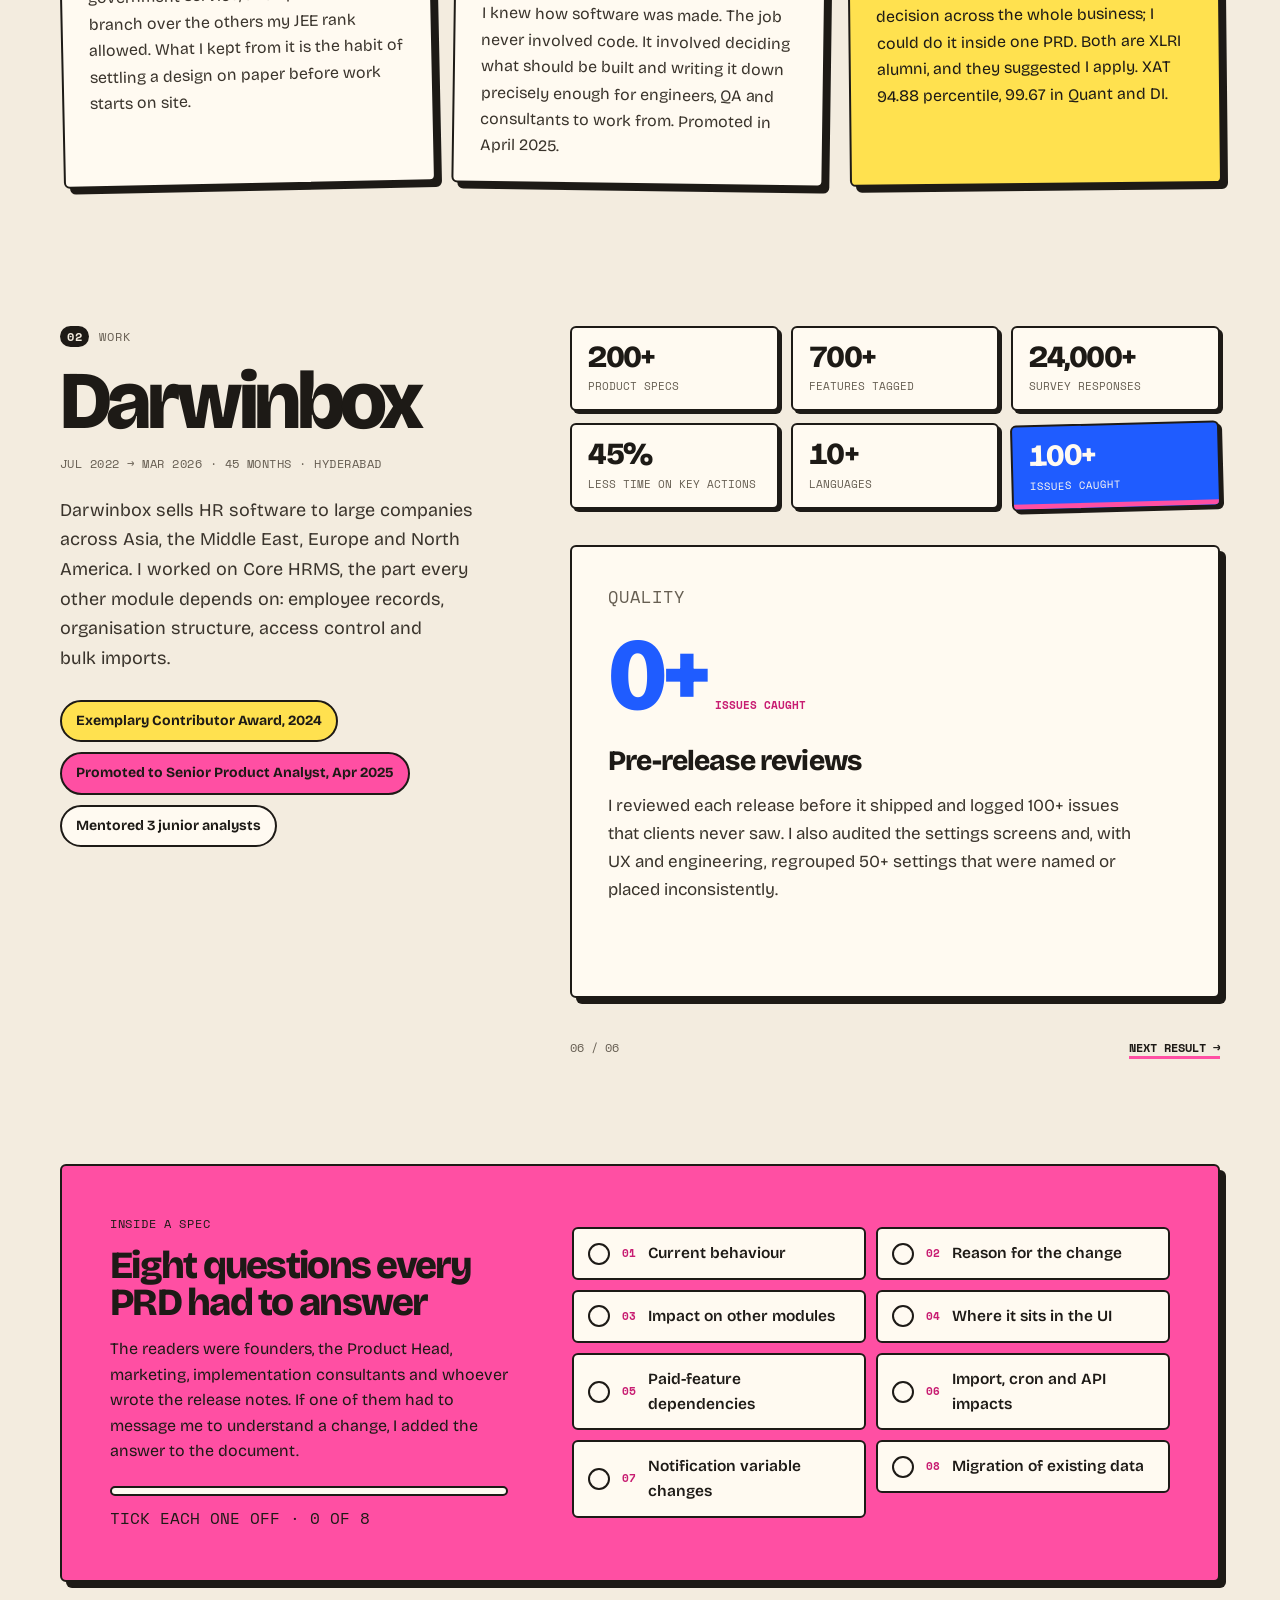
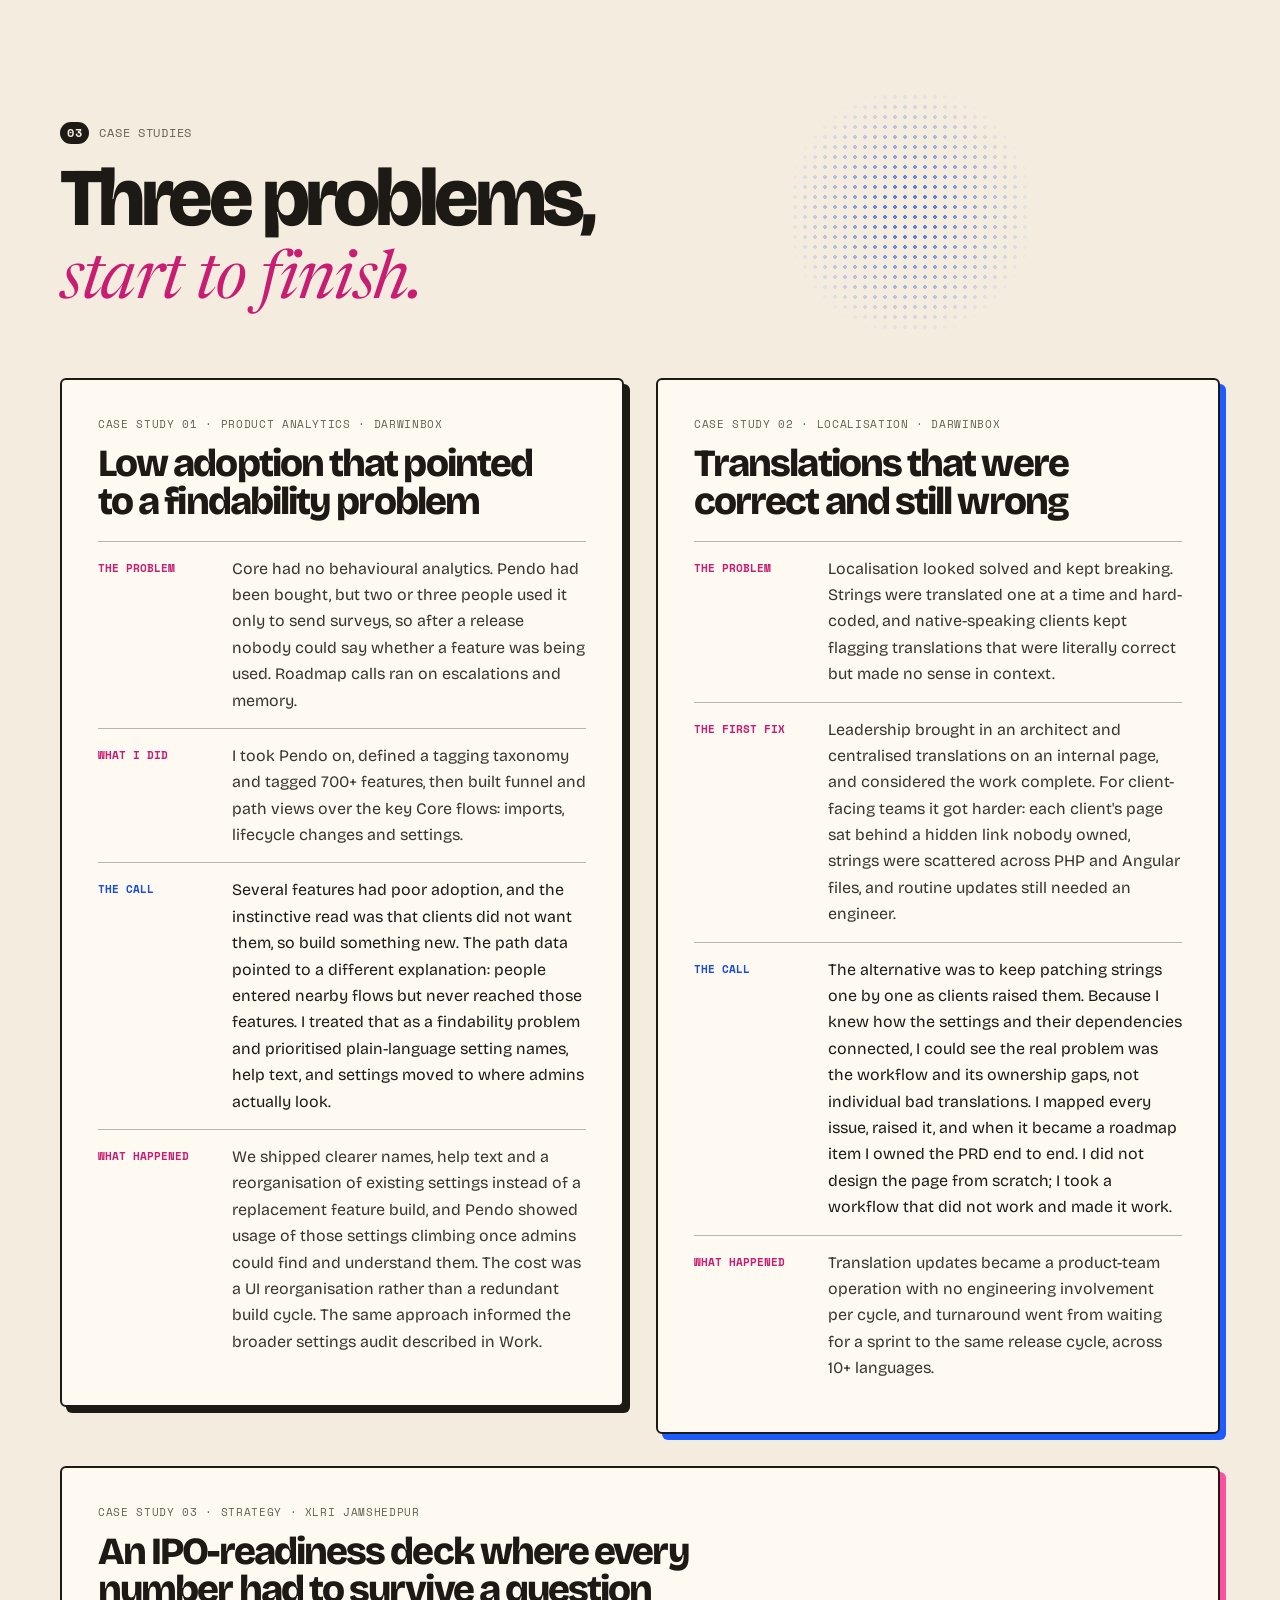
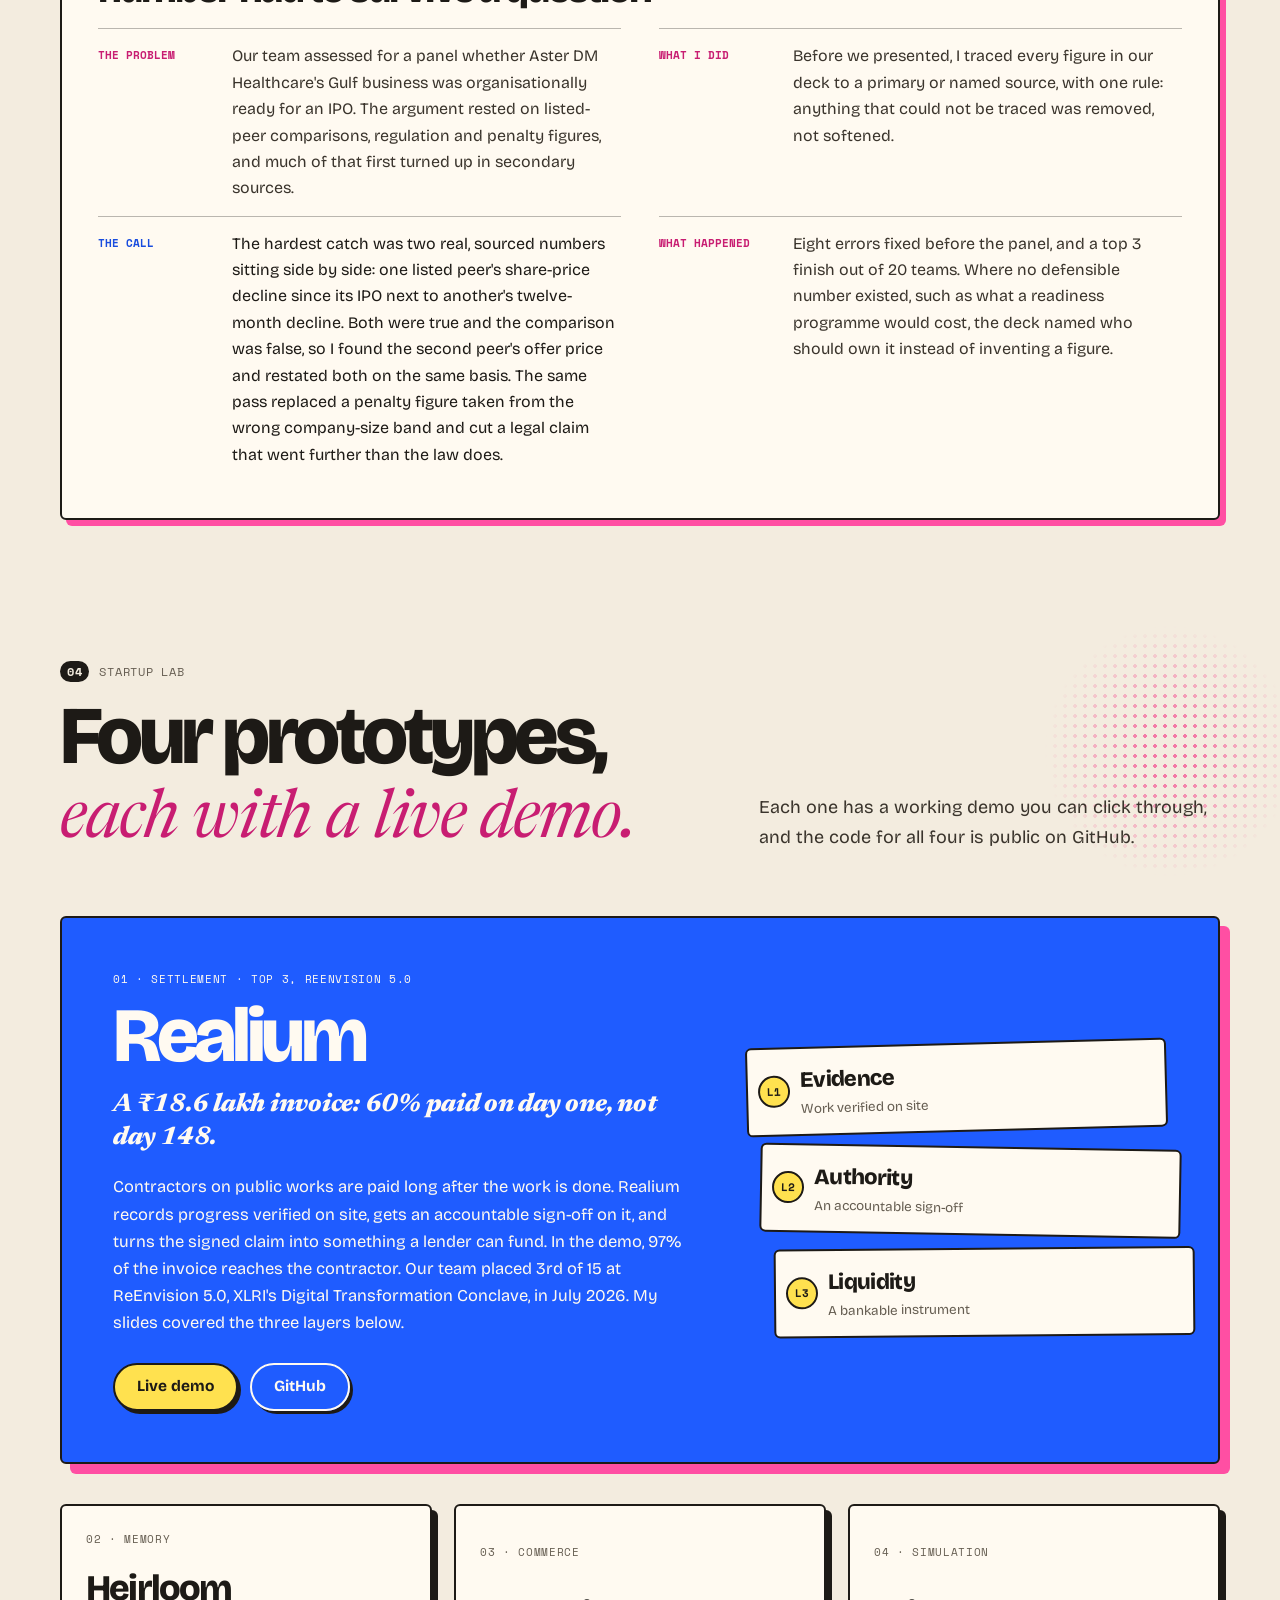
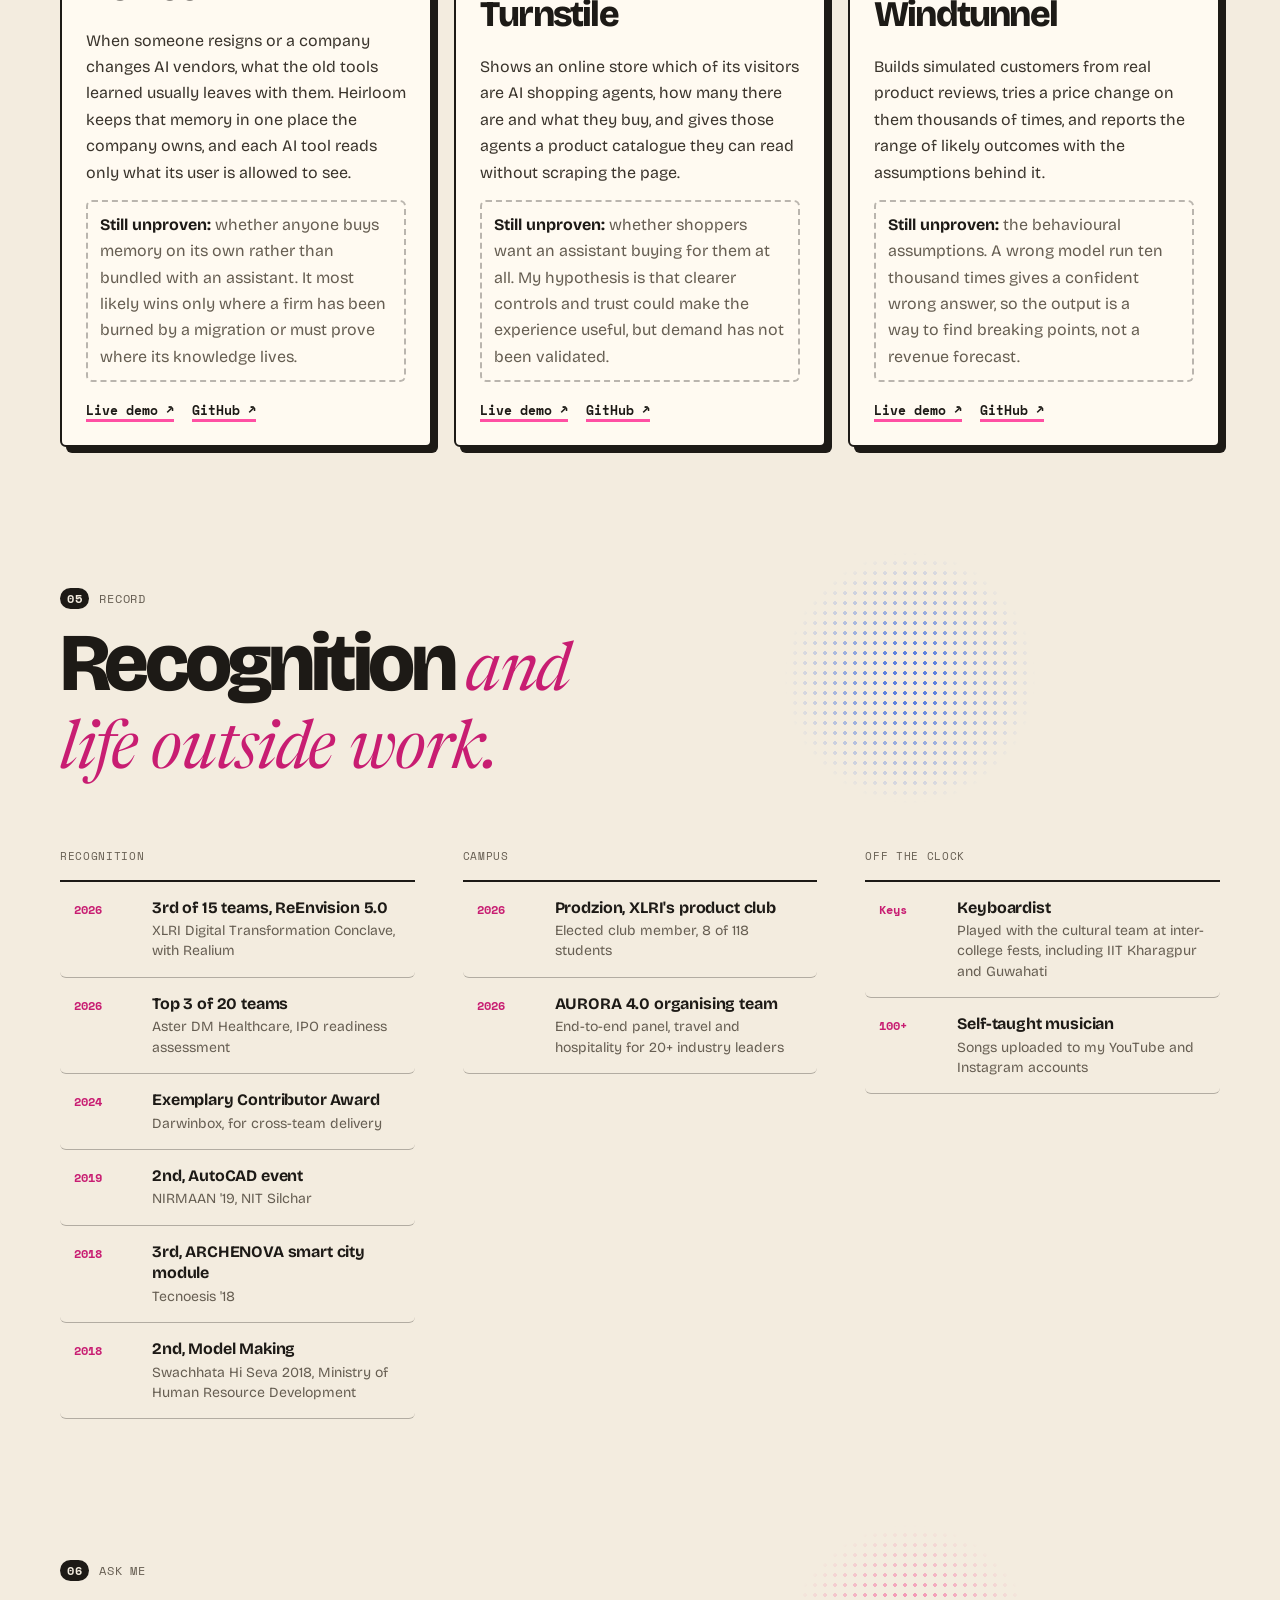
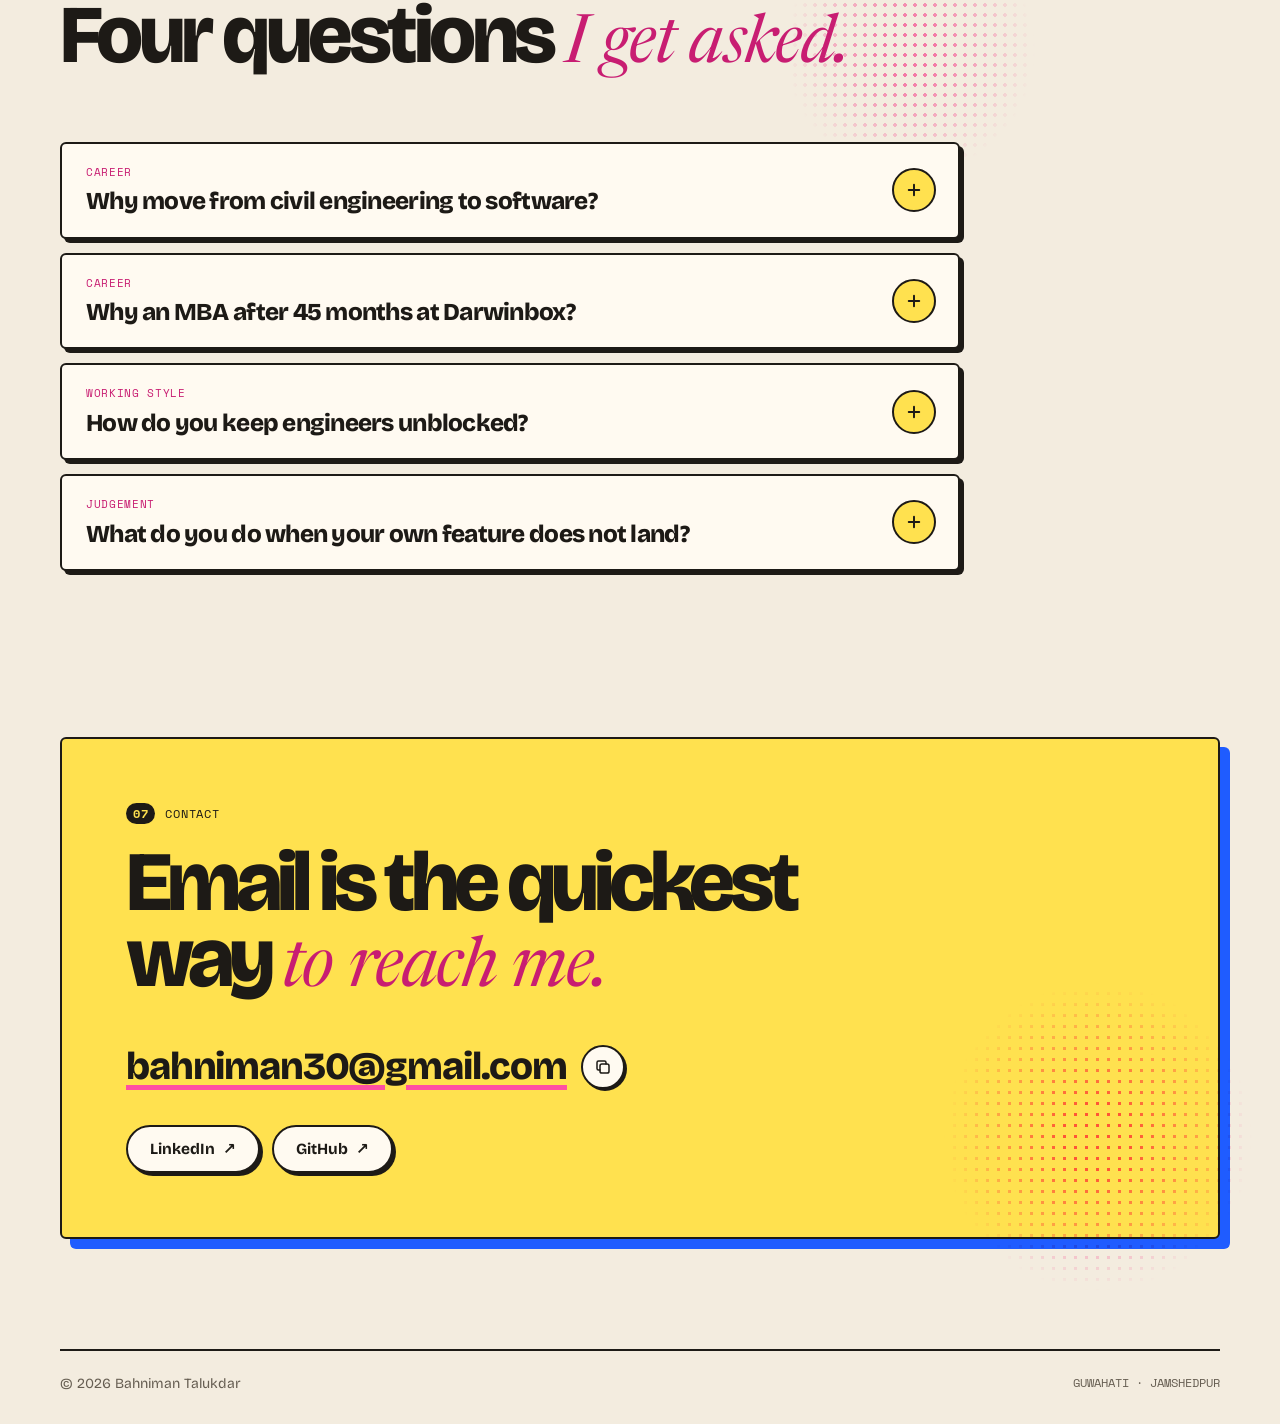
==== commit e0dc4064: "Portfolio: restore the sourced outcome in case study 01 Pendo showed usage of the renamed settings c" ====
--- a/index.html
+++ b/index.html
@@ -273,7 +273,7 @@
         <div><dt>The problem</dt><dd>Core had no behavioural analytics. Pendo had been bought, but two or three people used it only to send surveys, so after a release nobody could say whether a feature was being used. Roadmap calls ran on escalations and memory.</dd></div>
         <div><dt>What I did</dt><dd>I took Pendo on, defined a tagging taxonomy and tagged 700+ features, then built funnel and path views over the key Core flows: imports, lifecycle changes and settings.</dd></div>
         <div><dt>The call</dt><dd>Several features had poor adoption, and the instinctive read was that clients did not want them, so build something new. The path data pointed to a different explanation: people entered nearby flows but never reached those features. I treated that as a findability problem and prioritised plain-language setting names, help text, and settings moved to where admins actually look.</dd></div>
-        <div><dt>What happened</dt><dd>We shipped clearer names, help text and a reorganisation of existing settings instead of a replacement feature build. That approach also informed the broader settings audit described in Work.</dd></div>
+        <div><dt>What happened</dt><dd>We shipped clearer names, help text and a reorganisation of existing settings instead of a replacement feature build, and Pendo showed usage of those settings climbing once admins could find and understand them. The cost was a UI reorganisation rather than a redundant build cycle. The same approach informed the broader settings audit described in Work.</dd></div>
       </dl>
     </article>
     <article class="study two reveal">
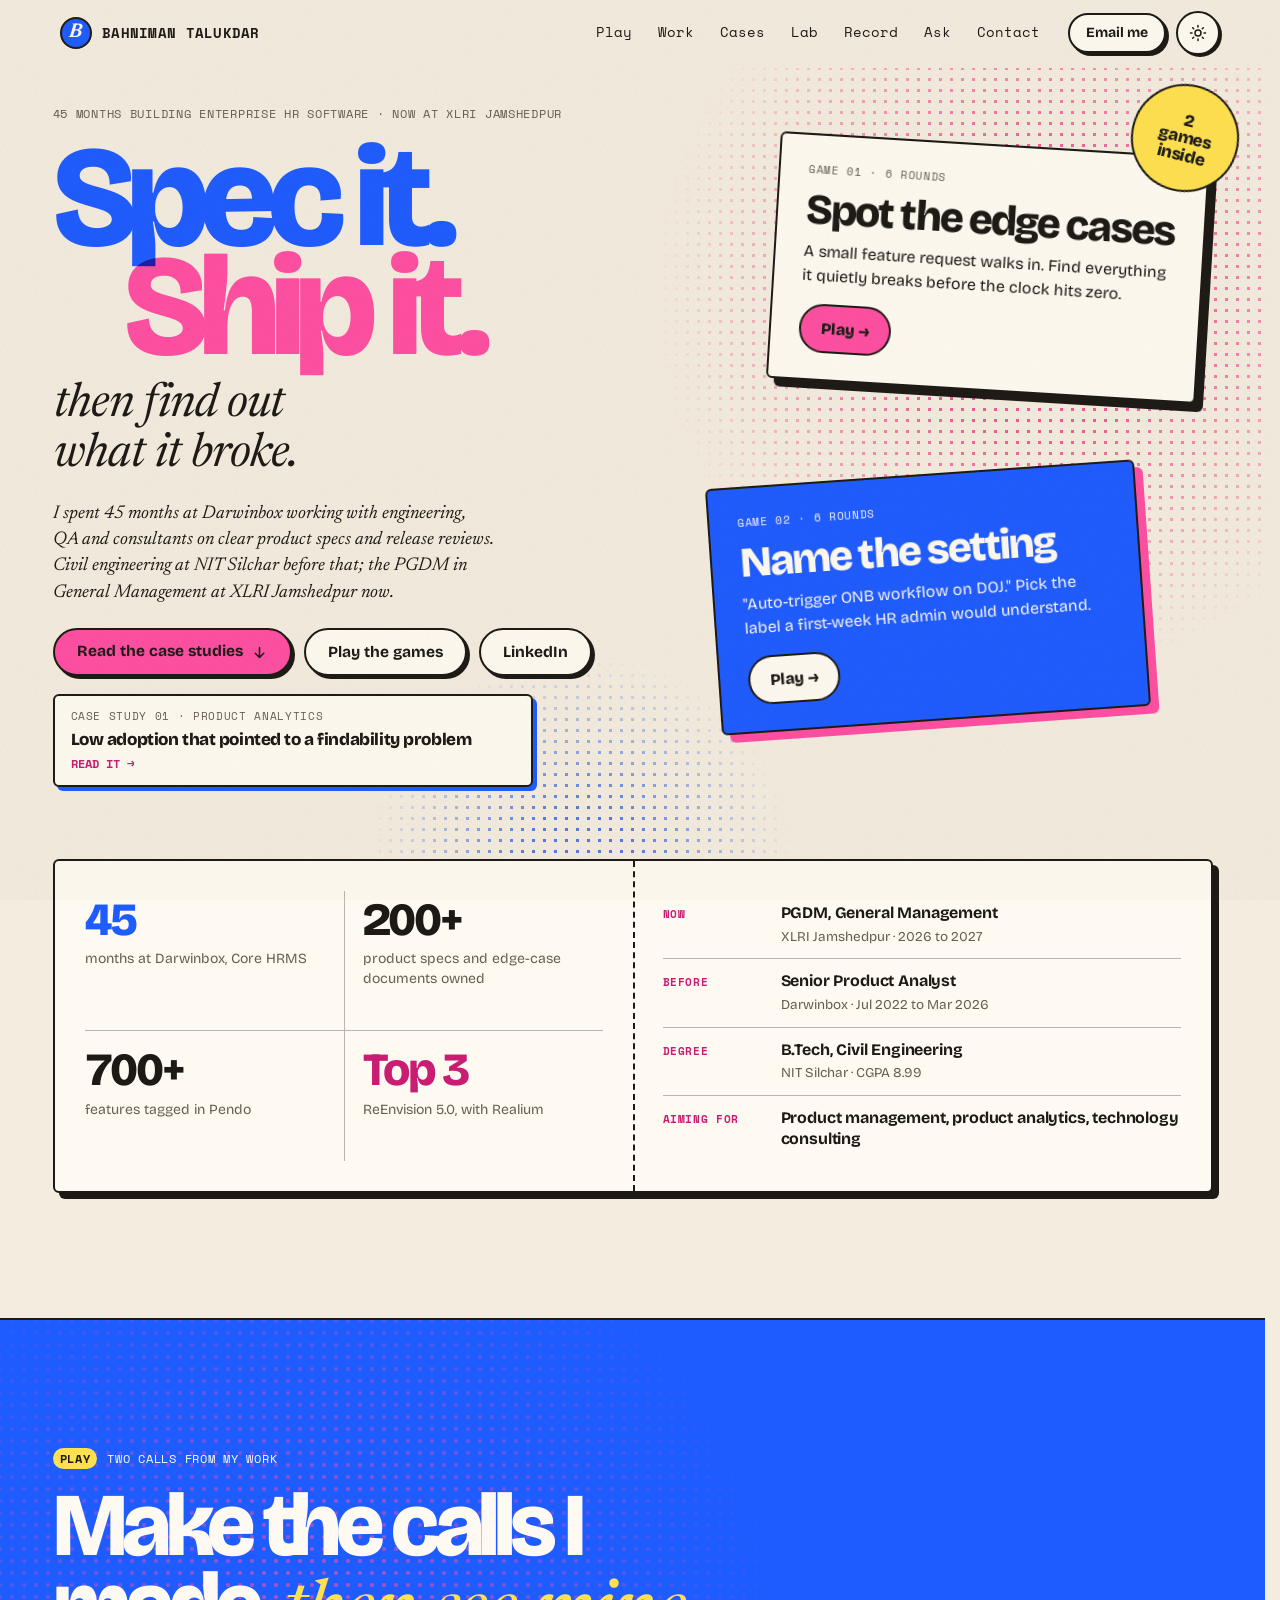
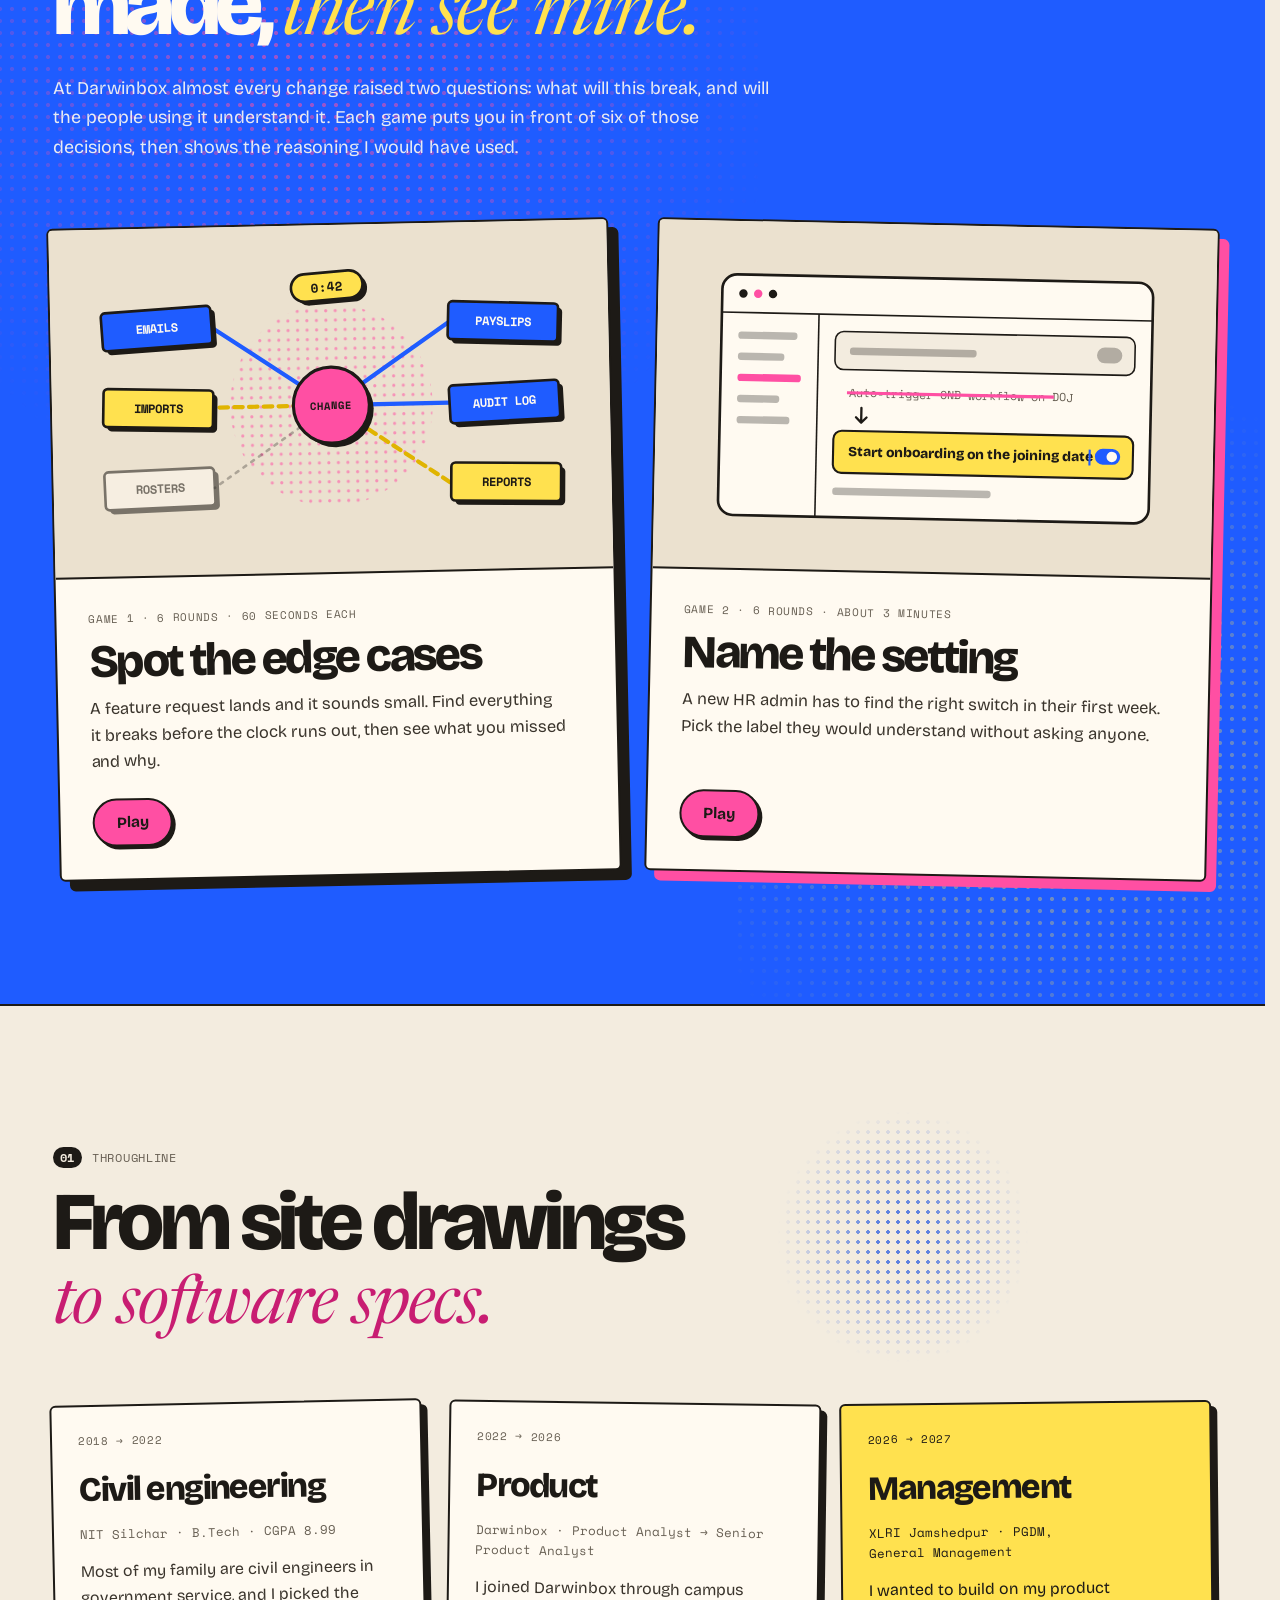
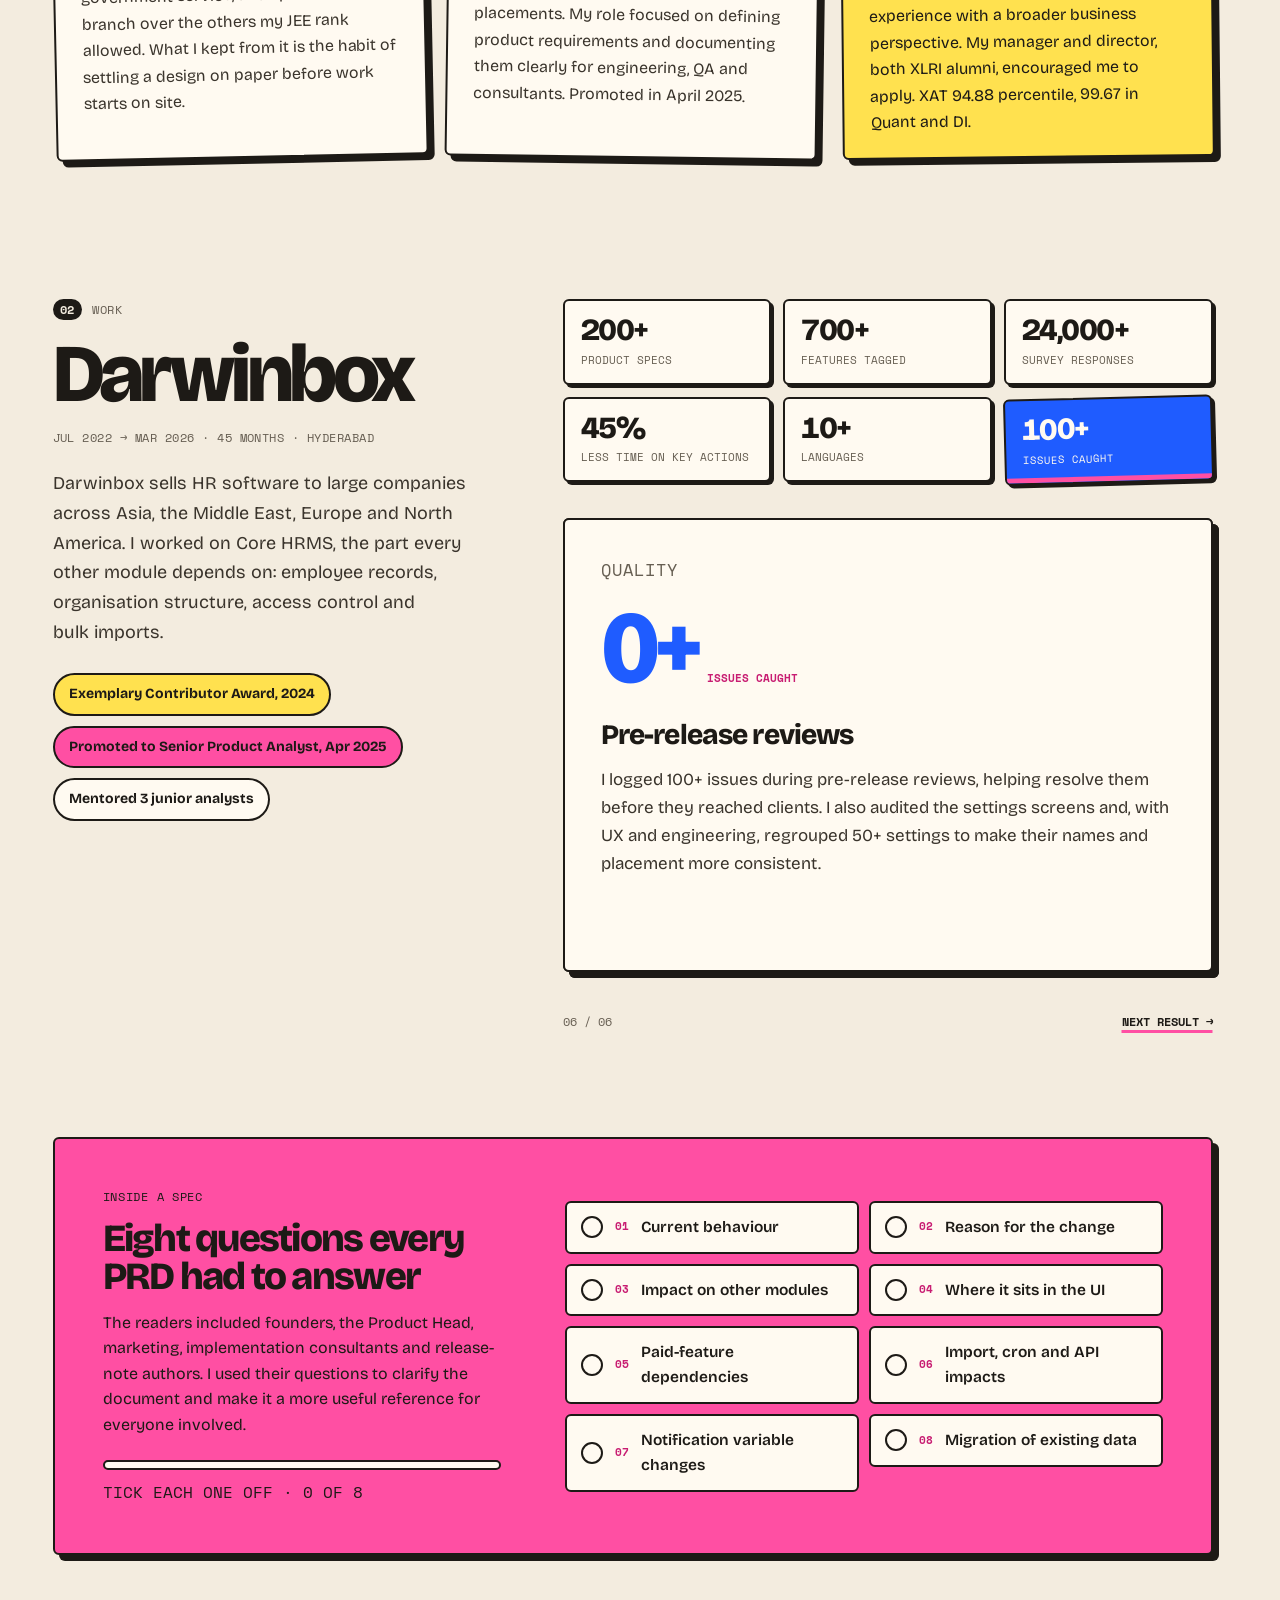
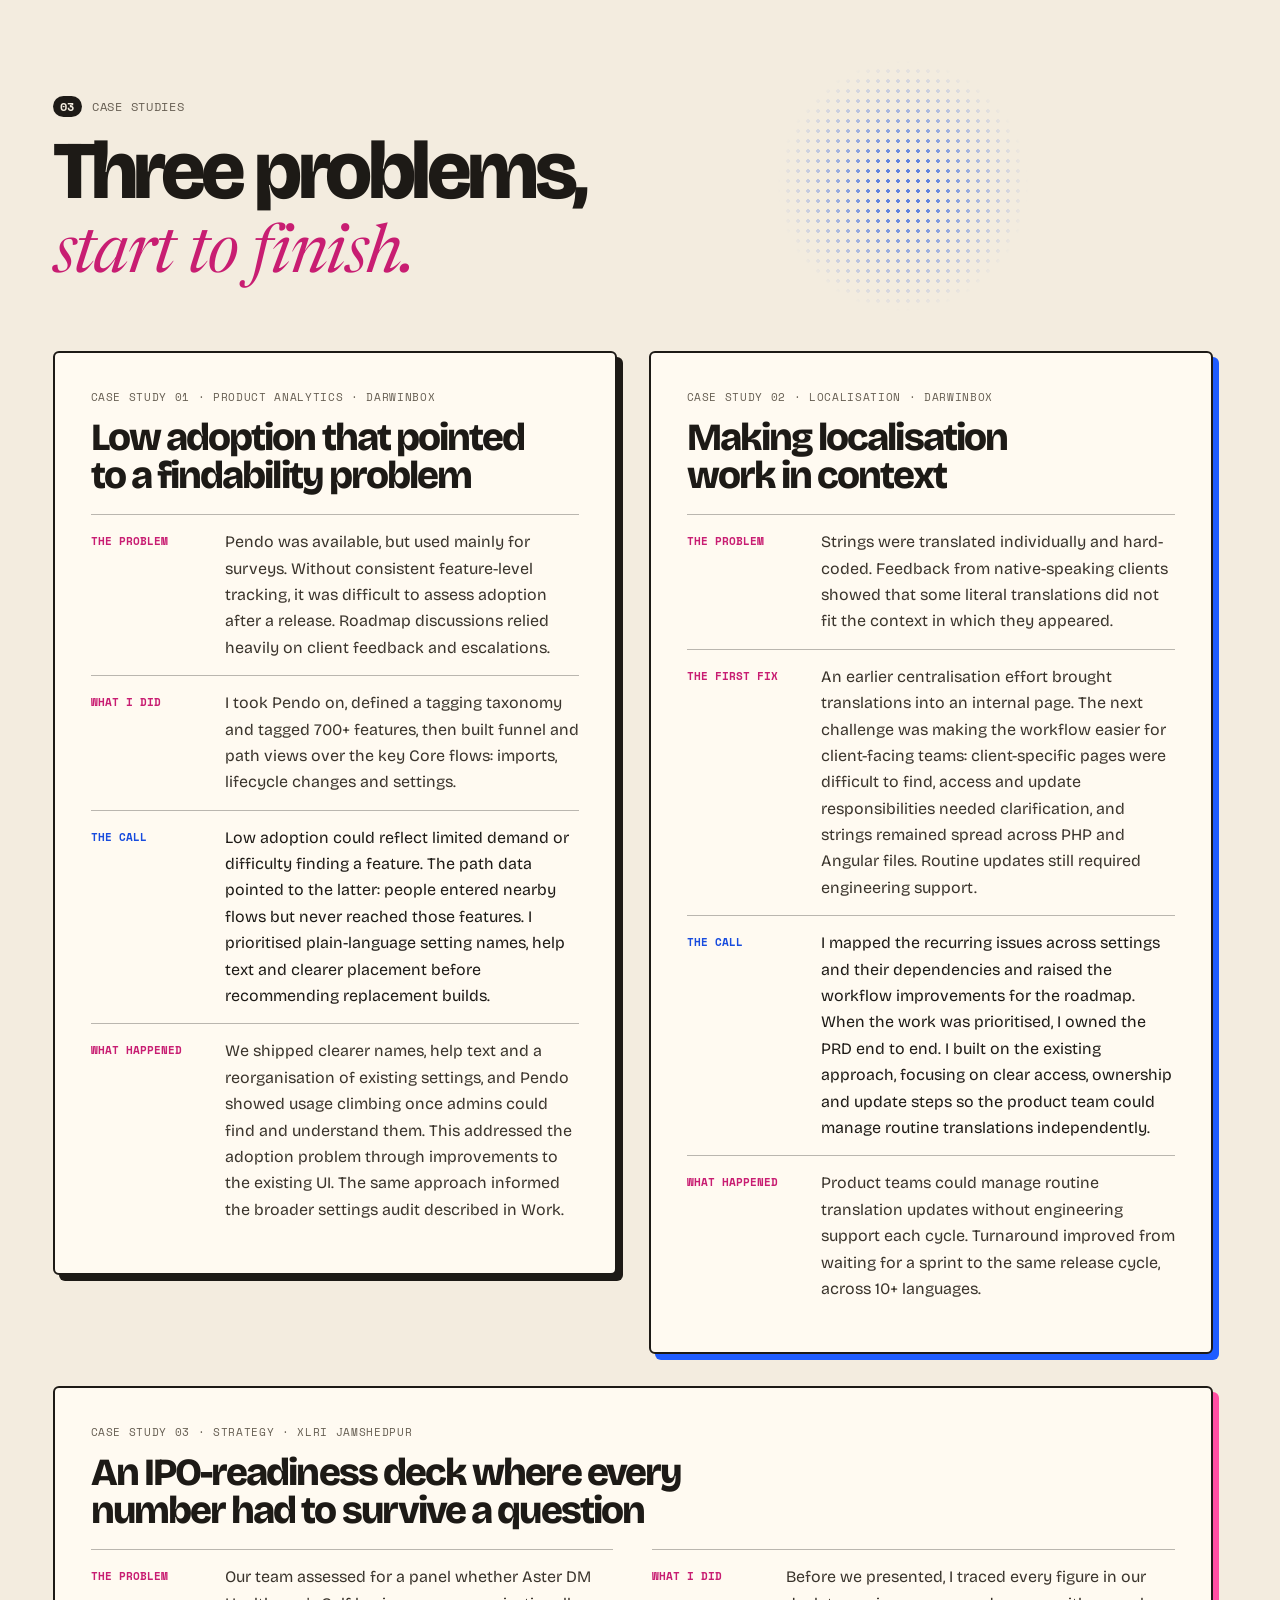
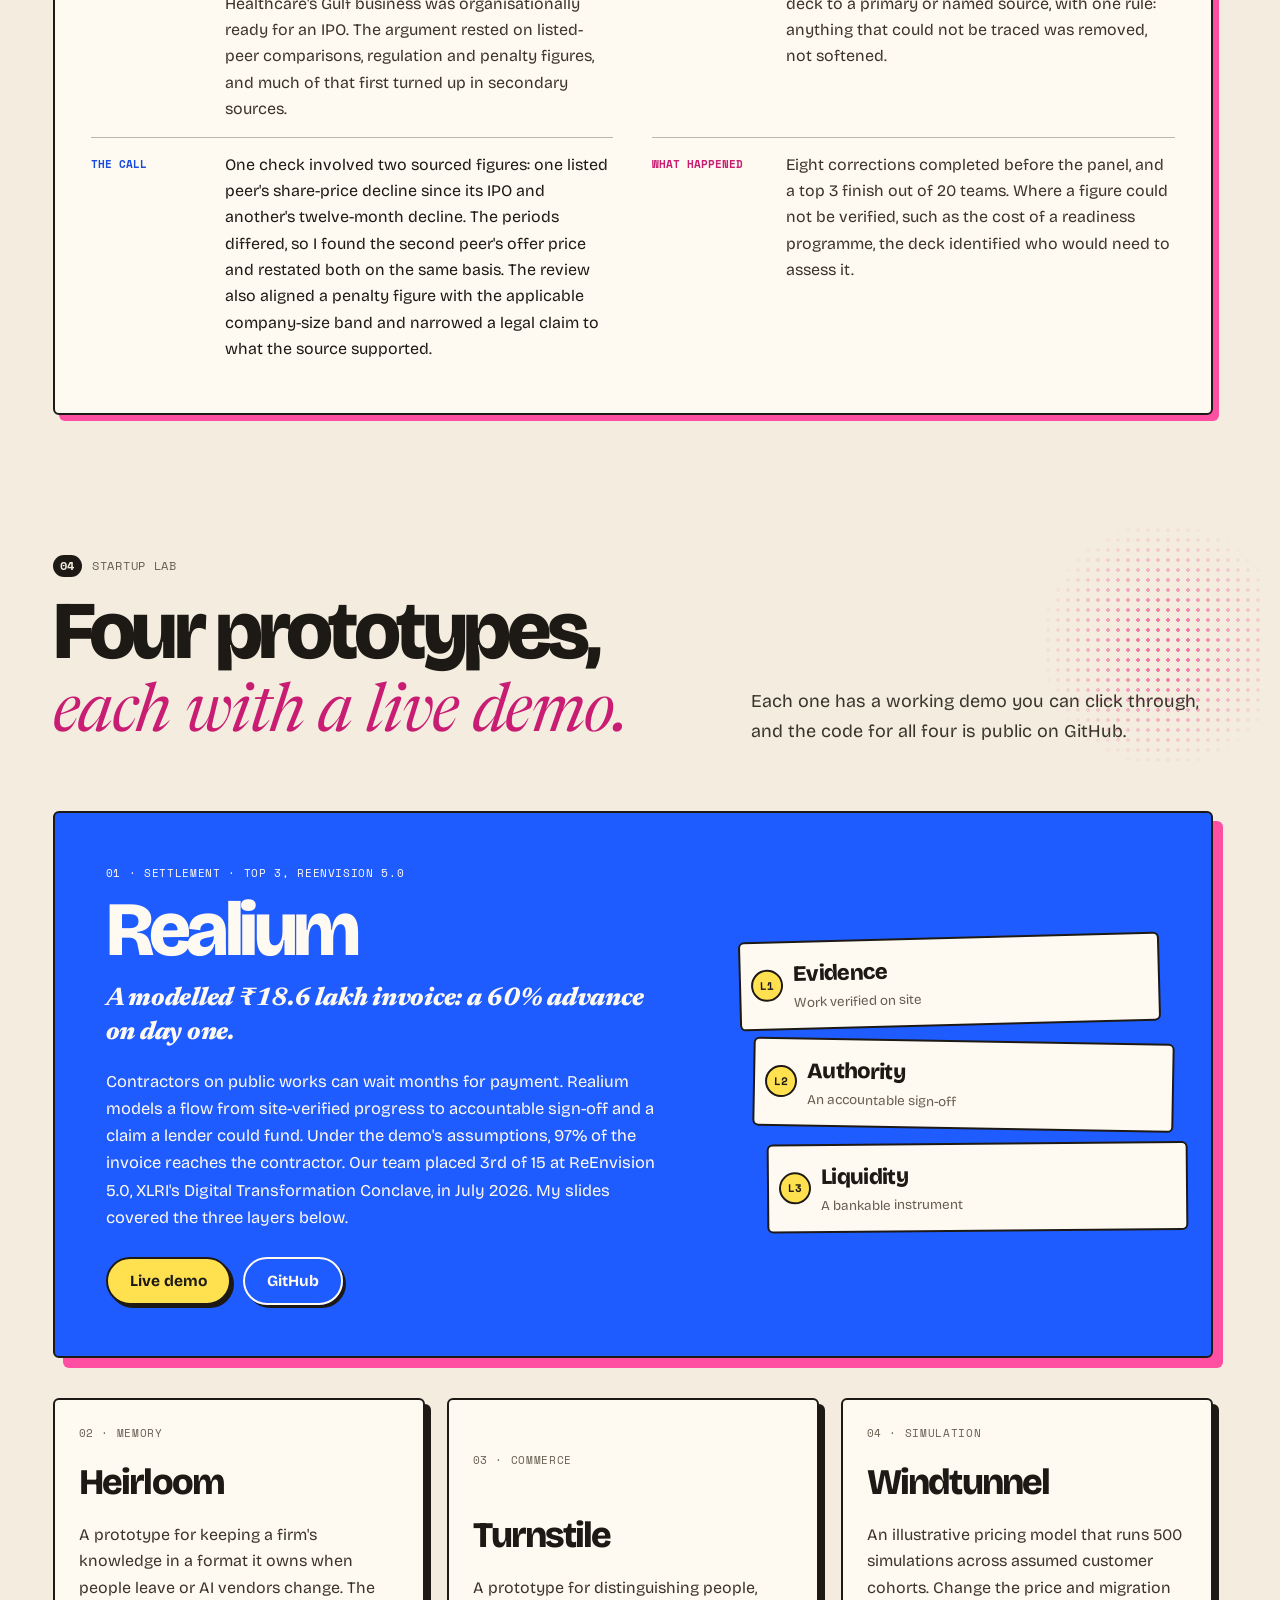
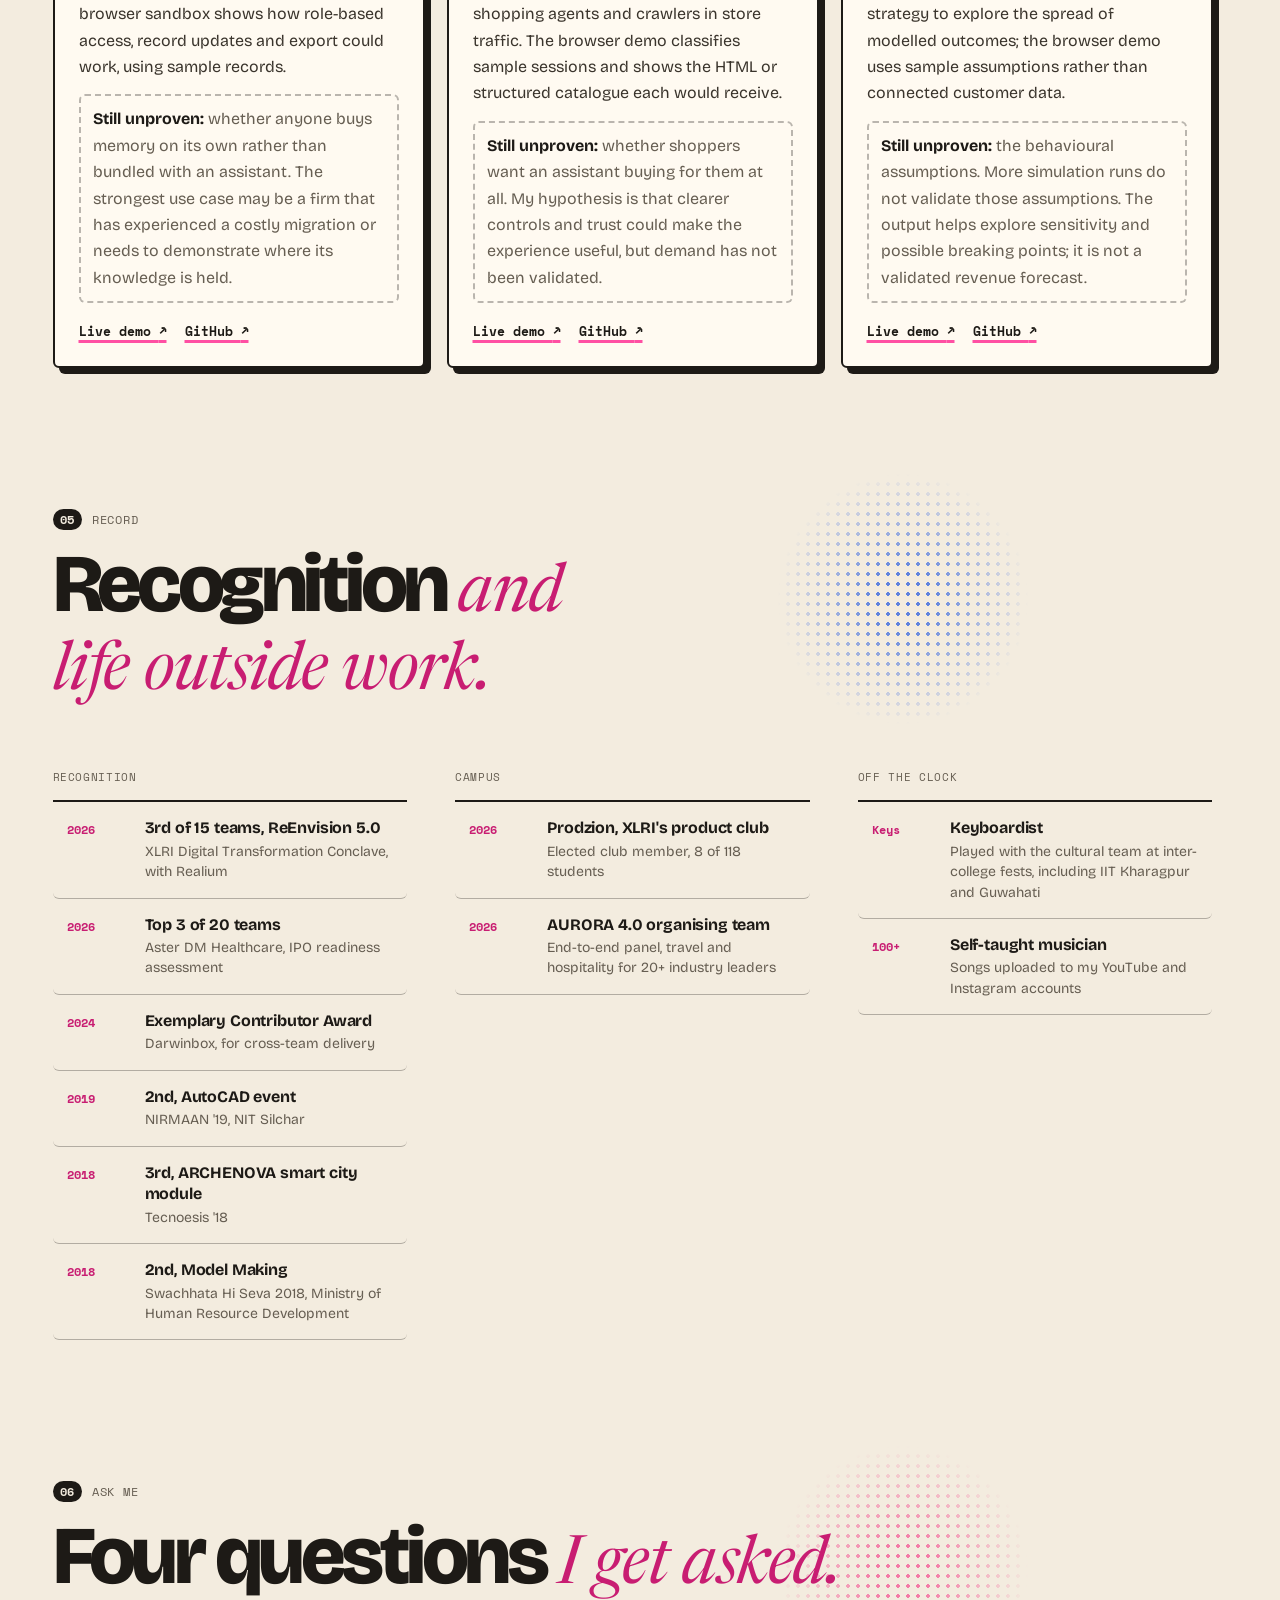
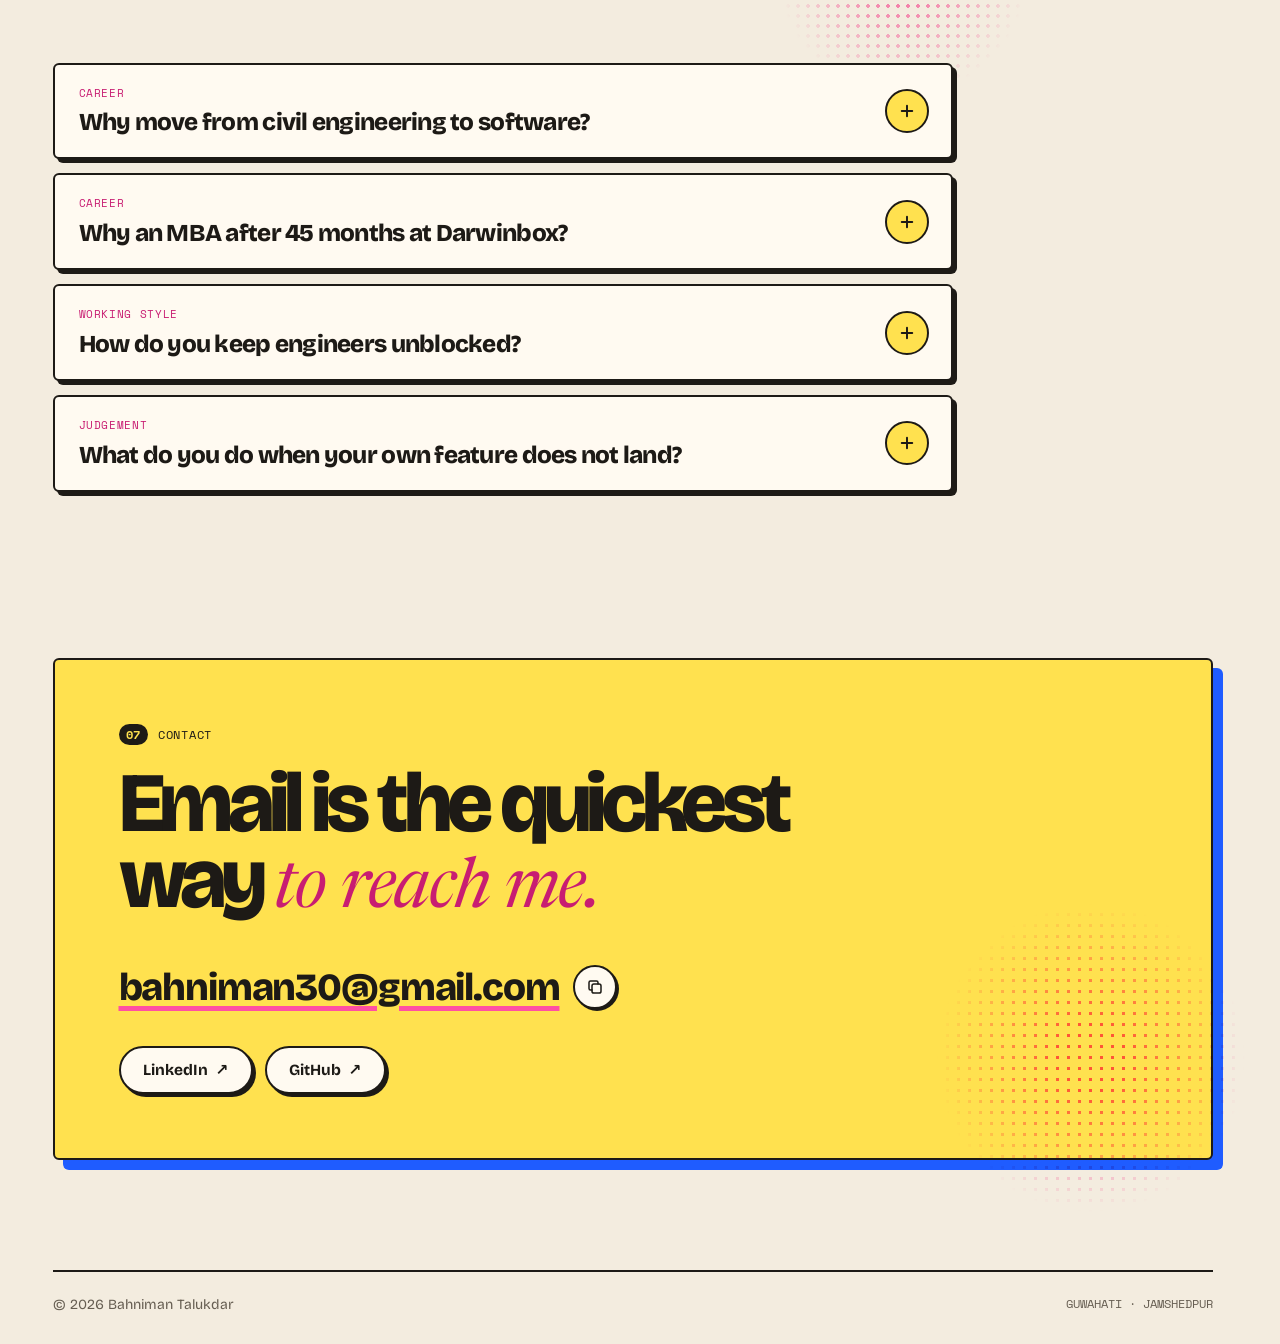
==== commit 295d38f1: "Fix game scroll behavior and polish public portfolio copy" ====
--- a/index.html
+++ b/index.html
@@ -70,7 +70,7 @@
   <div class="poster">
     <p class="kick h-in">45 months building enterprise HR software · now at XLRI Jamshedpur</p>
     <h1 class="big h-in"><span class="a">Spec it.</span> <span class="b">Ship it.</span> <span class="c">then find out what it broke.</span></h1>
-    <p class="dek h-in">I spent 45 months writing the specs Darwinbox engineers built from, and checking what each release would break before clients saw it. Civil engineering at NIT Silchar before that; the PGDM in General Management at XLRI Jamshedpur now.</p>
+    <p class="dek h-in">I spent 45 months at Darwinbox working with engineering, QA and consultants on clear product specs and release reviews. Civil engineering at NIT Silchar before that; the PGDM in General Management at XLRI Jamshedpur now.</p>
     <div class="cta h-in">
       <a class="btn pri" href="#studies" data-go>Read the case studies
         <svg viewBox="0 0 24 24" aria-hidden="true"><path d="M12 5v14M6 13l6 6 6-6"/></svg></a>
@@ -170,13 +170,13 @@
       <p class="kick sm">2022 → 2026</p>
       <h3>Product</h3>
       <p class="org">Darwinbox · Product Analyst → Senior Product Analyst</p>
-      <p>Darwinbox hired me from campus before I knew how software was made. The job never involved code. It involved deciding what should be built and writing it down precisely enough for engineers, QA and consultants to work from. Promoted in April 2025.</p>
+      <p>I joined Darwinbox through campus placements. My role focused on defining product requirements and documenting them clearly for engineering, QA and consultants. Promoted in April 2025.</p>
     </li>
     <li class="reveal">
       <p class="kick sm">2026 → 2027</p>
       <h3>Management</h3>
       <p class="org">XLRI Jamshedpur · PGDM, General Management</p>
-      <p>My manager and director could weigh a decision across the whole business; I could do it inside one PRD. Both are XLRI alumni, and they suggested I apply. XAT 94.88 percentile, 99.67 in Quant and DI.</p>
+      <p>I wanted to build on my product experience with a broader business perspective. My manager and director, both XLRI alumni, encouraged me to apply. XAT 94.88 percentile, 99.67 in Quant and DI.</p>
     </li>
   </ol>
 </section>
@@ -203,13 +203,13 @@
         <p class="kick sm">Specs</p>
         <div class="fig"><b><span data-count="200">200</span>+</b><span>Product specs</span></div>
         <h3>Engineering-ready specs</h3>
-        <p>The count is from Confluence: feature PRDs, change specs and edge-case documents I owned across Core, Travel and shared components. Every one carried edge cases and acceptance criteria up front, so QA could test against them word for word and engineers stopped coming back with question lists. I also worked on the Core HRMS roadmap with a Senior PM.</p>
+        <p>The count is from Confluence: feature PRDs, change specs and edge-case documents I owned across Core, Travel and shared components. These included edge cases and acceptance criteria up front, giving engineering a shared implementation reference and QA explicit test conditions. I also worked on the Core HRMS roadmap with a Senior PM.</p>
       </article>
       <article class="item">
         <p class="kick sm">Analytics</p>
         <div class="fig"><b><span data-count="700">700</span>+</b><span>features tagged</span></div>
         <h3>Usage tracking in Pendo</h3>
-        <p>I defined a tagging taxonomy a PM could search without asking me, and re-tagged whenever the UI changed so the history stayed comparable. That discipline is why the team ended up with three continuous years of adoption records instead of fragments, and why roadmap discussions started from usage data rather than escalations.</p>
+        <p>I defined a consistent, searchable tagging taxonomy and maintained it as the UI changed, keeping adoption records comparable. This supported three continuous years of records and gave roadmap discussions a usage-data reference alongside client feedback and escalations.</p>
       </article>
       <article class="item">
         <p class="kick sm">Research</p>
@@ -227,13 +227,13 @@
         <p class="kick sm">Localisation</p>
         <div class="fig"><b><span data-count="10">10</span>+</b><span>languages</span></div>
         <h3>Translation workflow</h3>
-        <p>I took over translation work for the platform so that updates no longer needed an engineer. Each release I checked the translations in the languages I covered, and treated native-speaking clients as the final word on meaning.</p>
+        <p>I owned the platform's translation workflow so the product team could manage routine updates independently. Each release I checked the languages I covered and used feedback from native-speaking clients to validate meaning and context.</p>
       </article>
       <article class="item">
         <p class="kick sm">Quality</p>
         <div class="fig"><b><span data-count="100">100</span>+</b><span>issues caught</span></div>
         <h3>Pre-release reviews</h3>
-        <p>I reviewed each release before it shipped and logged 100+ issues that clients never saw. I also audited the settings screens and, with UX and engineering, regrouped 50+ settings that were named or placed inconsistently.</p>
+        <p>I logged 100+ issues during pre-release reviews, helping resolve them before they reached clients. I also audited the settings screens and, with UX and engineering, regrouped 50+ settings to make their names and placement more consistent.</p>
       </article>
     </div>
   </div>
@@ -243,7 +243,7 @@
     <div class="spec-head">
       <p class="kick">Inside a spec</p>
       <h3 id="spec-h">Eight questions every PRD had to answer</h3>
-      <p>The readers were founders, the Product Head, marketing, implementation consultants and whoever wrote the release notes. If one of them had to message me to understand a change, I added the answer to the document.</p>
+      <p>The readers included founders, the Product Head, marketing, implementation consultants and release-note authors. I used their questions to clarify the document and make it a more useful reference for everyone involved.</p>
       <div class="spec-meter"><span class="spec-bar" aria-hidden="true"><i id="specBar"></i></span><p class="spec-status mono" id="specStatus" aria-live="polite">Tick each one off · 0 of 8</p></div>
     </div>
     <ol class="spec-list">
@@ -270,20 +270,20 @@
       <p class="kick sm">Case study 01 · Product analytics · Darwinbox</p>
       <h3>Low adoption that pointed to a findability problem</h3>
       <dl class="steps">
-        <div><dt>The problem</dt><dd>Core had no behavioural analytics. Pendo had been bought, but two or three people used it only to send surveys, so after a release nobody could say whether a feature was being used. Roadmap calls ran on escalations and memory.</dd></div>
+        <div><dt>The problem</dt><dd>Pendo was available, but used mainly for surveys. Without consistent feature-level tracking, it was difficult to assess adoption after a release. Roadmap discussions relied heavily on client feedback and escalations.</dd></div>
         <div><dt>What I did</dt><dd>I took Pendo on, defined a tagging taxonomy and tagged 700+ features, then built funnel and path views over the key Core flows: imports, lifecycle changes and settings.</dd></div>
-        <div><dt>The call</dt><dd>Several features had poor adoption, and the instinctive read was that clients did not want them, so build something new. The path data pointed to a different explanation: people entered nearby flows but never reached those features. I treated that as a findability problem and prioritised plain-language setting names, help text, and settings moved to where admins actually look.</dd></div>
-        <div><dt>What happened</dt><dd>We shipped clearer names, help text and a reorganisation of existing settings instead of a replacement feature build, and Pendo showed usage of those settings climbing once admins could find and understand them. The cost was a UI reorganisation rather than a redundant build cycle. The same approach informed the broader settings audit described in Work.</dd></div>
+        <div><dt>The call</dt><dd>Low adoption could reflect limited demand or difficulty finding a feature. The path data pointed to the latter: people entered nearby flows but never reached those features. I prioritised plain-language setting names, help text and clearer placement before recommending replacement builds.</dd></div>
+        <div><dt>What happened</dt><dd>We shipped clearer names, help text and a reorganisation of existing settings, and Pendo showed usage climbing once admins could find and understand them. This addressed the adoption problem through improvements to the existing UI. The same approach informed the broader settings audit described in Work.</dd></div>
       </dl>
     </article>
     <article class="study two reveal">
       <p class="kick sm">Case study 02 · Localisation · Darwinbox</p>
-      <h3>Translations that were correct and still wrong</h3>
+      <h3>Making localisation work in context</h3>
       <dl class="steps">
-        <div><dt>The problem</dt><dd>Localisation looked solved and kept breaking. Strings were translated one at a time and hard-coded, and native-speaking clients kept flagging translations that were literally correct but made no sense in context.</dd></div>
-        <div><dt>The first fix</dt><dd>Leadership brought in an architect and centralised translations on an internal page, and considered the work complete. For client-facing teams it got harder: each client's page sat behind a hidden link nobody owned, strings were scattered across PHP and Angular files, and routine updates still needed an engineer.</dd></div>
-        <div><dt>The call</dt><dd>The alternative was to keep patching strings one by one as clients raised them. Because I knew how the settings and their dependencies connected, I could see the real problem was the workflow and its ownership gaps, not individual bad translations. I mapped every issue, raised it, and when it became a roadmap item I owned the PRD end to end. I did not design the page from scratch; I took a workflow that did not work and made it work.</dd></div>
-        <div><dt>What happened</dt><dd>Translation updates became a product-team operation with no engineering involvement per cycle, and turnaround went from waiting for a sprint to the same release cycle, across 10+ languages.</dd></div>
+        <div><dt>The problem</dt><dd>Strings were translated individually and hard-coded. Feedback from native-speaking clients showed that some literal translations did not fit the context in which they appeared.</dd></div>
+        <div><dt>The first fix</dt><dd>An earlier centralisation effort brought translations into an internal page. The next challenge was making the workflow easier for client-facing teams: client-specific pages were difficult to find, access and update responsibilities needed clarification, and strings remained spread across PHP and Angular files. Routine updates still required engineering support.</dd></div>
+        <div><dt>The call</dt><dd>I mapped the recurring issues across settings and their dependencies and raised the workflow improvements for the roadmap. When the work was prioritised, I owned the PRD end to end. I built on the existing approach, focusing on clear access, ownership and update steps so the product team could manage routine translations independently.</dd></div>
+        <div><dt>What happened</dt><dd>Product teams could manage routine translation updates without engineering support each cycle. Turnaround improved from waiting for a sprint to the same release cycle, across 10+ languages.</dd></div>
       </dl>
     </article>
     <article class="study three reveal">
@@ -292,8 +292,8 @@
       <dl class="steps">
         <div><dt>The problem</dt><dd>Our team assessed for a panel whether Aster DM Healthcare's Gulf business was organisationally ready for an IPO. The argument rested on listed-peer comparisons, regulation and penalty figures, and much of that first turned up in secondary sources.</dd></div>
         <div><dt>What I did</dt><dd>Before we presented, I traced every figure in our deck to a primary or named source, with one rule: anything that could not be traced was removed, not softened.</dd></div>
-        <div><dt>The call</dt><dd>The hardest catch was two real, sourced numbers sitting side by side: one listed peer's share-price decline since its IPO next to another's twelve-month decline. Both were true and the comparison was false, so I found the second peer's offer price and restated both on the same basis. The same pass replaced a penalty figure taken from the wrong company-size band and cut a legal claim that went further than the law does.</dd></div>
-        <div><dt>What happened</dt><dd>Eight errors fixed before the panel, and a top 3 finish out of 20 teams. Where no defensible number existed, such as what a readiness programme would cost, the deck named who should own it instead of inventing a figure.</dd></div>
+        <div><dt>The call</dt><dd>One check involved two sourced figures: one listed peer's share-price decline since its IPO and another's twelve-month decline. The periods differed, so I found the second peer's offer price and restated both on the same basis. The review also aligned a penalty figure with the applicable company-size band and narrowed a legal claim to what the source supported.</dd></div>
+        <div><dt>What happened</dt><dd>Eight corrections completed before the panel, and a top 3 finish out of 20 teams. Where a figure could not be verified, such as the cost of a readiness programme, the deck identified who would need to assess it.</dd></div>
       </dl>
     </article>
   </div>
@@ -313,8 +313,8 @@
     <div class="feature-copy">
       <p class="kick sm tan">01 · Settlement · Top 3, ReEnvision 5.0</p>
       <h3>Realium</h3>
-      <p class="big">A ₹18.6 lakh invoice: 60% paid on day one, not day 148.</p>
-      <p>Contractors on public works are paid long after the work is done. Realium records progress verified on site, gets an accountable sign-off on it, and turns the signed claim into something a lender can fund. In the demo, 97% of the invoice reaches the contractor. Our team placed 3rd of 15 at ReEnvision 5.0, XLRI's Digital Transformation Conclave, in July 2026. My slides covered the three layers below.</p>
+      <p class="big">A modelled ₹18.6 lakh invoice: a 60% advance on day one.</p>
+      <p>Contractors on public works can wait months for payment. Realium models a flow from site-verified progress to accountable sign-off and a claim a lender could fund. Under the demo's assumptions, 97% of the invoice reaches the contractor. Our team placed 3rd of 15 at ReEnvision 5.0, XLRI's Digital Transformation Conclave, in July 2026. My slides covered the three layers below.</p>
       <div class="links">
         <a class="btn pri" href="https://bahniman.github.io/realium/" target="_blank" rel="noopener">Live demo</a>
         <a class="btn" href="https://github.com/Bahniman/realium" target="_blank" rel="noopener">GitHub</a>
@@ -331,22 +331,22 @@
     <li class="reveal">
       <p class="kick sm">02 · Memory</p>
       <h3>Heirloom</h3>
-      <p>When someone resigns or a company changes AI vendors, what the old tools learned usually leaves with them. Heirloom keeps that memory in one place the company owns, and each AI tool reads only what its user is allowed to see.</p>
-      <p class="unproven"><b>Still unproven:</b> whether anyone buys memory on its own rather than bundled with an assistant. It most likely wins only where a firm has been burned by a migration or must prove where its knowledge lives.</p>
+      <p>A prototype for keeping a firm's knowledge in a format it owns when people leave or AI vendors change. The browser sandbox shows how role-based access, record updates and export could work, using sample records.</p>
+      <p class="unproven"><b>Still unproven:</b> whether anyone buys memory on its own rather than bundled with an assistant. The strongest use case may be a firm that has experienced a costly migration or needs to demonstrate where its knowledge is held.</p>
       <div class="plinks"><a href="https://bahniman.github.io/heirloom/" target="_blank" rel="noopener">Live demo <span aria-hidden="true">↗</span></a><a href="https://github.com/Bahniman/heirloom" target="_blank" rel="noopener">GitHub <span aria-hidden="true">↗</span></a></div>
     </li>
     <li class="reveal">
       <p class="kick sm">03 · Commerce</p>
       <h3>Turnstile</h3>
-      <p>Shows an online store which of its visitors are AI shopping agents, how many there are and what they buy, and gives those agents a product catalogue they can read without scraping the page.</p>
+      <p>A prototype for distinguishing people, shopping agents and crawlers in store traffic. The browser demo classifies sample sessions and shows the HTML or structured catalogue each would receive.</p>
       <p class="unproven"><b>Still unproven:</b> whether shoppers want an assistant buying for them at all. My hypothesis is that clearer controls and trust could make the experience useful, but demand has not been validated.</p>
       <div class="plinks"><a href="https://bahniman.github.io/turnstile/" target="_blank" rel="noopener">Live demo <span aria-hidden="true">↗</span></a><a href="https://github.com/Bahniman/turnstile" target="_blank" rel="noopener">GitHub <span aria-hidden="true">↗</span></a></div>
     </li>
     <li class="reveal">
       <p class="kick sm">04 · Simulation</p>
       <h3>Windtunnel</h3>
-      <p>Builds simulated customers from real product reviews, tries a price change on them thousands of times, and reports the range of likely outcomes with the assumptions behind it.</p>
-      <p class="unproven"><b>Still unproven:</b> the behavioural assumptions. A wrong model run ten thousand times gives a confident wrong answer, so the output is a way to find breaking points, not a revenue forecast.</p>
+      <p>An illustrative pricing model that runs 500 simulations across assumed customer cohorts. Change the price and migration strategy to explore the spread of modelled outcomes; the browser demo uses sample assumptions rather than connected customer data.</p>
+      <p class="unproven"><b>Still unproven:</b> the behavioural assumptions. More simulation runs do not validate those assumptions. The output helps explore sensitivity and possible breaking points; it is not a validated revenue forecast.</p>
       <div class="plinks"><a href="https://bahniman.github.io/windtunnel/" target="_blank" rel="noopener">Live demo <span aria-hidden="true">↗</span></a><a href="https://github.com/Bahniman/windtunnel" target="_blank" rel="noopener">GitHub <span aria-hidden="true">↗</span></a></div>
     </li>
   </ul>
@@ -399,19 +399,19 @@
   <div class="asks">
     <details class="ask reveal">
       <summary><span class="kick sm">Career</span><b>Why move from civil engineering to software?</b><span class="rv" aria-hidden="true"><svg viewBox="0 0 24 24"><path d="M12 5v14M5 12h14"/></svg></span></summary>
-      <div class="ans"><p>Civil engineering is still close to me. Most of my family works in it, and I still enjoy seeing how things get built. At placements Darwinbox came to campus early, and I applied out of curiosity. I cleared the interview without knowing how software was made, and that told me the part of civil engineering I was best at, planning a build in detail before it starts, would carry over. A PRD does for a software team what a good drawing does for a site. I moved to a field where I could use that skill on something new.</p></div>
+      <div class="ans"><p>Civil engineering is still close to me. Most of my family works in it, and I still enjoy seeing how things get built. Darwinbox came to campus early, and I applied out of curiosity. Moving into product work showed me how the habit of planning a build in detail could carry over to software. A PRD does for a software team what a good drawing does for a site. I found a new setting in which to use that skill.</p></div>
     </details>
     <details class="ask reveal">
       <summary><span class="kick sm">Career</span><b>Why an MBA after 45 months at Darwinbox?</b><span class="rv" aria-hidden="true"><svg viewBox="0 0 24 24"><path d="M12 5v14M5 12h14"/></svg></span></summary>
-      <div class="ans"><p>I had stopped growing in the role. When I watched my manager and director decide something, they were weighing clients, teams and the business at once. I could do that inside a PRD, not beyond it. I could wait years to pick it up, or go and learn it. Both of them studied at XLRI, and they helped me with the application.</p></div>
+      <div class="ans"><p>I wanted to build on my product experience and develop a broader business perspective. Working with my manager and director helped me understand how decisions bring client needs, team priorities and business goals together. Both are XLRI alumni and encouraged and supported my application.</p></div>
     </details>
     <details class="ask reveal">
       <summary><span class="kick sm">Working style</span><b>How do you keep engineers unblocked?</b><span class="rv" aria-hidden="true"><svg viewBox="0 0 24 24"><path d="M12 5v14M5 12h14"/></svg></span></summary>
-      <div class="ans"><p>I wrote each PRD to answer its own questions: edge cases, what to test and what it might affect. I tracked which developer would pick up which PRD in the coming sprint and scheduled the knowledge transfer before anyone got stuck. Most questions were answered in the document or the handover, so only the genuinely hard calls reached me, and the work closed within office hours.</p></div>
+      <div class="ans"><p>I documented edge cases, acceptance criteria and dependencies in each PRD. Before the coming sprint, I coordinated with the developers taking up the work and scheduled a knowledge transfer. The document and handover established a shared understanding, while follow-up discussions focused on decisions that needed clarification.</p></div>
     </details>
     <details class="ask reveal">
       <summary><span class="kick sm">Judgement</span><b>What do you do when your own feature does not land?</b><span class="rv" aria-hidden="true"><svg viewBox="0 0 24 24"><path d="M12 5v14M5 12h14"/></svg></span></summary>
-      <div class="ans"><p>Features I owned landed anywhere from 5% to 60% account-level adoption, and one I was proud of sat at the low end. I had half-convinced myself it was a rollout problem. Instead I pulled my own drop-off data and treated the design as the suspect, and the data showed the feature, as designed, was not earning its place. I would rather break my own assumption in a planning room than have clients break it later at a higher cost.</p></div>
+      <div class="ans"><p>Features I owned reached anywhere from 5% to 60% account-level adoption, and one I had high hopes for was at the low end. I initially thought rollout might explain it, then reviewed the drop-off data and reconsidered the design. The evidence did not support the value I had expected it to deliver. I would rather test my assumptions during planning than have clients encounter avoidable limitations after release.</p></div>
     </details>
   </div>
 </section>
--- a/site.css
+++ b/site.css
@@ -43,7 +43,7 @@
 
 /* ---------- base ---------- */
 *,*::before,*::after{box-sizing:border-box}
-html{-webkit-text-size-adjust:100%;scroll-padding-top:calc(var(--top) + 20px);overflow-x:clip}
+html{-webkit-text-size-adjust:100%;scroll-padding-top:calc(var(--top) + 20px);overflow-x:clip;overflow-y:scroll;scrollbar-gutter:stable;scrollbar-width:auto;scrollbar-color:auto}
 html.lenis,html.lenis body{height:auto}
 .lenis.lenis-stopped{overflow:clip}
 body{margin:0;background:var(--paper);color:var(--body);font-family:var(--sans);font-size:17px;line-height:1.6;-webkit-font-smoothing:antialiased;overflow-x:clip}
@@ -346,13 +346,8 @@
 .float .up{position:absolute;left:17px;width:18px;height:18px;transform:none;fill:none;stroke:#1d1a16;stroke-width:2.4;stroke-linecap:round;stroke-linejoin:round}
 .float-label{font-family:var(--mono);font-size:12px;font-weight:700;text-transform:uppercase;min-width:4ch}
 
-/* view transitions: circular theme reveal */
-::view-transition-old(root),::view-transition-new(root){animation:none;mix-blend-mode:normal}
-::view-transition-new(root){animation:vt-reveal .6s var(--ease)}
-@keyframes vt-reveal{from{clip-path:circle(0 at var(--vx,100%) var(--vy,0))}to{clip-path:circle(var(--vr,150vmax) at var(--vx,100%) var(--vy,0))}}
-
 /* ---------- play: the games band, printed in blue ink ---------- */
-.arcade{position:relative;isolation:isolate;overflow:hidden;margin-top:clamp(40px,6vw,80px);padding-block:clamp(72px,10vw,136px);
+.arcade{position:relative;isolation:isolate;overflow:clip;margin-top:clamp(40px,6vw,80px);padding-block:clamp(72px,10vw,136px);
   background:var(--blue-fill);color:#fffaf1;border-block:var(--bw) solid var(--ink)}
 .arcade::before{content:"";position:absolute;left:-10%;top:-20%;width:70%;height:90%;z-index:-1;pointer-events:none;opacity:.55;
   background:radial-gradient(#ff4fa3 2px,transparent 2.2px) 0 0/12px 12px;-webkit-mask-image:radial-gradient(circle,#000 10%,transparent 65%);mask-image:radial-gradient(circle,#000 10%,transparent 65%)}
@@ -385,9 +380,6 @@
 
 /* launcher illustrations */
 .map .core-t{font-family:var(--mono);font-size:8.5px;font-weight:700;fill:#1d1a16;text-anchor:middle}
-.rip circle{fill:none;stroke:var(--pink);stroke-width:2;opacity:0;transform-box:fill-box;transform-origin:center;animation:ripple 3.4s var(--ease) infinite}
-.rip circle+circle{animation-delay:1.7s;stroke:var(--blue)}
-@keyframes ripple{0%{transform:scale(1);opacity:.8}100%{transform:scale(4.4);opacity:0}}
 .art .w{fill:var(--card);stroke:var(--ink);stroke-width:2.5}
 .art .wd{fill:var(--ink)}.art .wd:nth-of-type(2){fill:var(--pink)}.art .wl{stroke:var(--ink);stroke-width:1.5}
 .art .sb{fill:var(--line-2)}.art .sb.on{fill:var(--pink)}
@@ -398,8 +390,7 @@
 .art .strike{stroke:var(--pink);stroke-width:3}
 .art .arrow{fill:none;stroke:var(--ink);stroke-width:2.2;stroke-linecap:round;stroke-linejoin:round}
 .art .nw{font-family:var(--sans);font-size:13px;font-weight:800;fill:#1d1a16}
-.art .caret{fill:var(--blue);animation:blink 1.1s steps(1) infinite}
-@keyframes blink{50%{opacity:0}}
+.art .caret{fill:var(--blue)}
 
 /* edge-case launcher: pasted paper tiles around a CHANGE sticker */
 .art .ht{opacity:.55}.art .htd{fill:var(--pink)}
@@ -423,7 +414,9 @@
 .art .tmt{font-family:var(--mono);font-size:12px;font-weight:700;fill:#1d1a16;text-anchor:middle}
 
 /* the stage: one big paper sheet on the blue */
-.stage{border-radius:6px;border:var(--bw) solid var(--ink);background:var(--card);color:var(--body);padding:clamp(18px,3vw,40px);box-shadow:12px 12px 0 var(--ink);animation:caseIn .5s var(--ease)}
+/* No scroll anchor elsewhere on the page should react to expanding game feedback. */
+body.game-open{overflow-anchor:none}
+.stage{border-radius:6px;border:var(--bw) solid var(--ink);background:var(--card);color:var(--body);padding:clamp(18px,3vw,40px);box-shadow:12px 12px 0 var(--ink)}
 .stage[hidden]{display:none}
 .stage-bar{display:flex;align-items:center;gap:18px;flex-wrap:wrap;padding-bottom:18px;margin-bottom:clamp(20px,3vw,32px);border-bottom:var(--bw) solid var(--ink)}
 .back{display:inline-flex;align-items:center;gap:6px;height:40px;padding:0 16px 0 10px;border-radius:99px;border:var(--bw) solid var(--ink);background:var(--card);color:var(--ink);font-size:14px;font-weight:700;cursor:pointer;box-shadow:2px 2px 0 var(--shc)}
@@ -448,8 +441,7 @@
 
 /* game 1 */
 .edge{display:grid;grid-template-columns:minmax(0,1.2fr) minmax(0,.8fr);gap:clamp(20px,4vw,56px);align-items:start}
-.edge-map{position:sticky;top:calc(var(--top) + 20px);border-radius:6px;border:var(--bw) solid var(--ink);background:var(--paper);padding:clamp(8px,1.5vw,20px);
-  background-image:radial-gradient(var(--line-2) 1px,transparent 1.2px);background-size:16px 16px}
+.edge-map{position:sticky;top:calc(var(--top) + 20px);border-radius:6px;border:var(--bw) solid var(--ink);background:var(--paper);padding:clamp(8px,1.5vw,20px);box-shadow:6px 6px 0 var(--blue)}
 .map{display:block;width:100%;height:auto}
 .map .ln{stroke:var(--line-2);stroke-width:2;stroke-dasharray:.02 .016;transition:stroke .2s ease,opacity .2s ease}
 .map .ln.on{stroke:var(--pink);stroke-dasharray:none;stroke-width:3.5}
@@ -457,8 +449,6 @@
 .map .ln.missed{stroke:var(--amber-l);stroke-dasharray:.03 .02;stroke-width:4}
 .map .ln.false{stroke:var(--pink);stroke-dasharray:none;stroke-width:3}
 .map .ln.clear{opacity:.3}
-.checked .map .ln.caught,.checked .map .ln.missed,.checked .map .ln.false{animation:drawln .8s var(--ease) both}
-@keyframes drawln{from{stroke-dashoffset:1}to{stroke-dashoffset:0}}
 .map .nd{cursor:pointer}
 .checked .map .nd{cursor:default}
 .map .hit{fill:transparent}
@@ -487,10 +477,9 @@
 .checked .tile::before{display:none}
 .checked .tile:hover{transform:none}
 .tile.caught{background:var(--emer-bg);border-color:var(--blue)}.tile.caught .tag{color:var(--emer)}
-.tile.missed{background:var(--amber-bg);border-color:var(--amber-l);animation:nudge .4s var(--ease)}.tile.missed .tag{color:var(--amber)}
+.tile.missed{background:var(--amber-bg);border-color:var(--amber-l)}.tile.missed .tag{color:var(--amber)}
 .tile.false{background:var(--rose-bg);border-color:var(--pink)}.tile.false .tag{color:var(--rose)}
 .tile.clear .tag{color:var(--sec)}
-@keyframes nudge{30%{transform:translateX(-4px)}60%{transform:translateX(4px)}}
 
 /* game 2 */
 .lab{display:grid;grid-template-columns:minmax(0,1.1fr) minmax(0,.9fr);gap:clamp(20px,4vw,56px);align-items:start}
@@ -530,7 +519,6 @@
 .bubble{position:relative;margin:0;padding:10px 14px;border-radius:14px 14px 14px 3px;border:2px solid var(--ink);background:var(--paper);color:var(--ink);font-size:15px;font-weight:600;line-height:1.4;max-width:36ch;transition:background .3s ease}
 .persona.happy .bubble{background:var(--emer-bg)}
 .persona.lost .bubble{background:var(--rose-bg)}
-.bubble.pop{animation:pop .35s var(--ease)}
 .persona small{font-family:var(--mono);font-size:11px;text-transform:uppercase;color:var(--sec)}
 .opts{display:grid;gap:10px;margin:22px 0 0}
 .opt{display:flex;align-items:center;gap:14px;text-align:left;padding:14px 16px;border-radius:6px;border:2px solid var(--ink);background:var(--card);color:var(--ink);cursor:pointer;font-size:16.5px;font-weight:600;line-height:1.35;
@@ -540,17 +528,15 @@
 .answered .opt{cursor:default;box-shadow:none}.answered .opt:hover{transform:none;box-shadow:none}
 .opt.best{border-color:var(--blue);background:var(--emer-bg)}
 .opt.best em{background:var(--blue-fill);color:#fffaf1}
-.opt.wrong{border-color:var(--pink);background:var(--rose-bg);animation:nudge .4s var(--ease)}
+.opt.wrong{border-color:var(--pink);background:var(--rose-bg)}
 .opt.wrong em{background:var(--pink)}
-.opt.best.picked{animation:pop .35s var(--ease)}
-@keyframes pop{50%{transform:scale(1.04) rotate(-1deg)}}
-.g-why{margin-top:22px;padding:16px 18px;border:2px dashed var(--ink);border-radius:6px;background:var(--paper);animation:caseIn .4s var(--ease)}
+.g-why{margin-top:22px;padding:16px 18px;border:2px dashed var(--ink);border-radius:6px;background:var(--paper)}
 .g-why p{font-size:16px;line-height:1.65}
 .g-why p+p{margin-top:8px;color:var(--sec);font-family:var(--serif);font-style:italic;font-size:17px}
 .g-why .kick{margin-bottom:6px;color:var(--tan)}
 
 /* end screens */
-.g-endscreen{display:grid;grid-template-columns:minmax(0,.9fr) minmax(0,1.1fr);gap:clamp(24px,5vw,72px);align-items:start;animation:caseIn .5s var(--ease)}
+.g-endscreen{display:grid;grid-template-columns:minmax(0,.9fr) minmax(0,1.1fr);gap:clamp(24px,5vw,72px);align-items:start}
 .g-big{font-size:clamp(96px,13vw,200px);font-weight:800;letter-spacing:-.07em;color:var(--blue);line-height:.85;font-variant-numeric:tabular-nums;margin-top:10px;mix-blend-mode:var(--blend)}
 .g-big small{font-size:.32em;color:var(--pink);letter-spacing:-.03em;margin-left:6px}
 .g-verdict{display:inline-block;font-size:clamp(20px,2vw,26px);font-weight:800;letter-spacing:-.03em;margin-top:18px;padding:8px 14px;background:var(--yellow);color:#1d1a16;border:2px solid var(--ink);transform:rotate(-1.5deg)}
@@ -615,6 +601,7 @@
   .sticker{top:-20px;right:-4px}
   .work,.spec,.feature,.sec-head.split,.edge,.lab,.g-endscreen,.studies{grid-template-columns:1fr}
   .work-side .sticky,.edge-map,.admin{position:static}
+  .lab-side{order:-1}
   .record{grid-template-columns:repeat(2,minmax(0,1fr))}
   .path,.projects{grid-template-columns:1fr 1fr}
 }
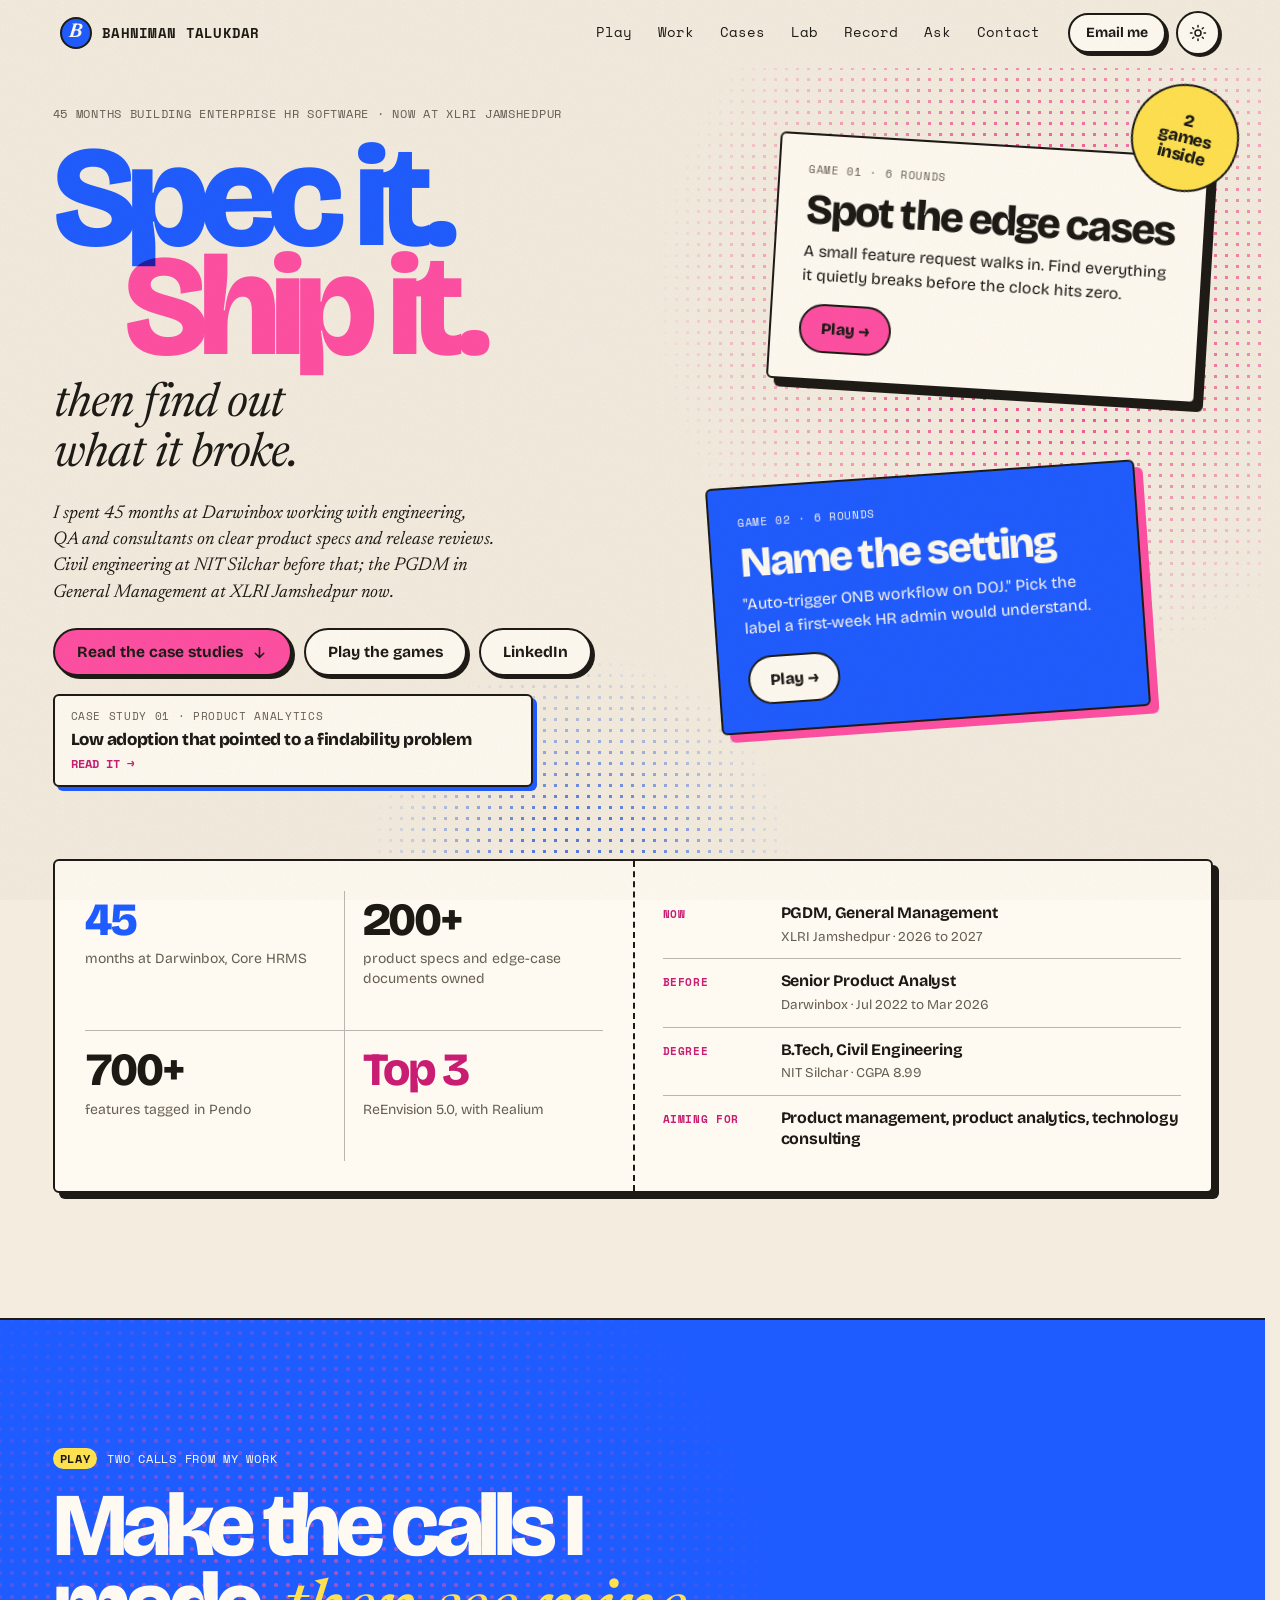
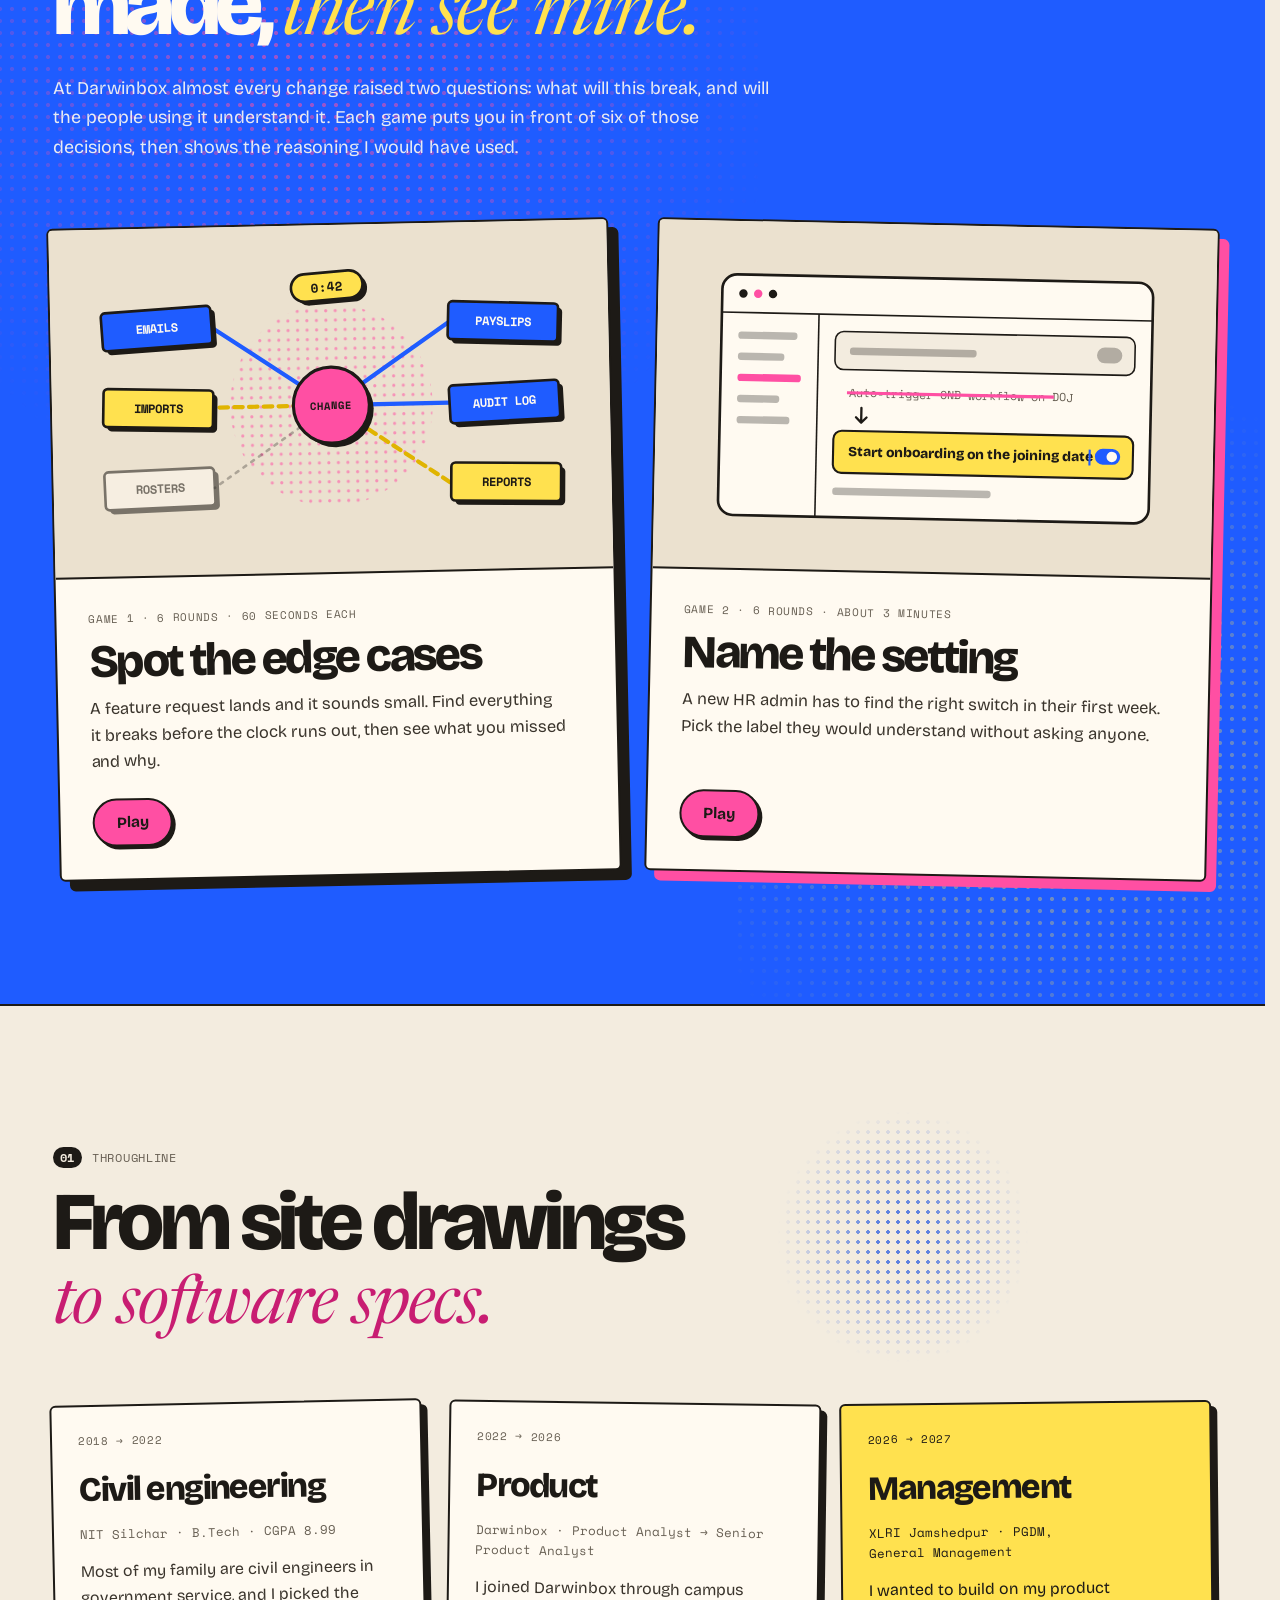
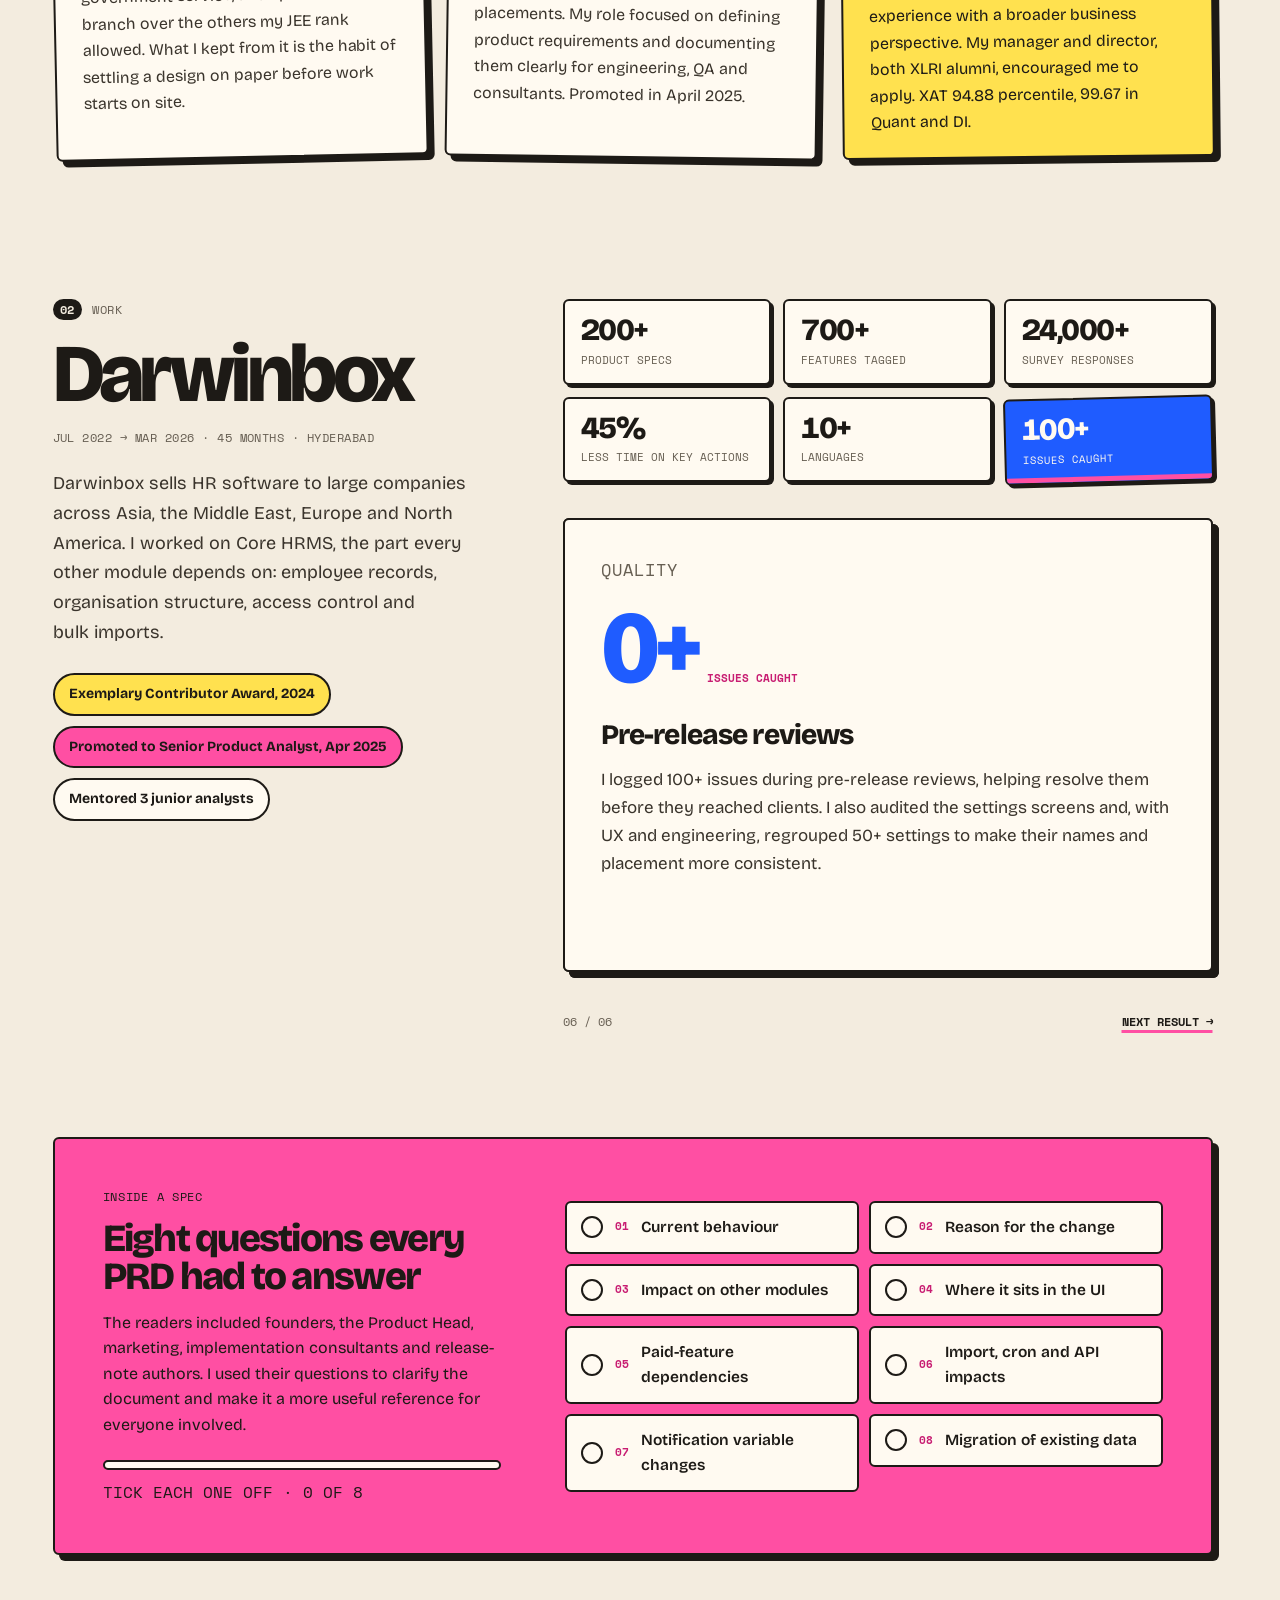
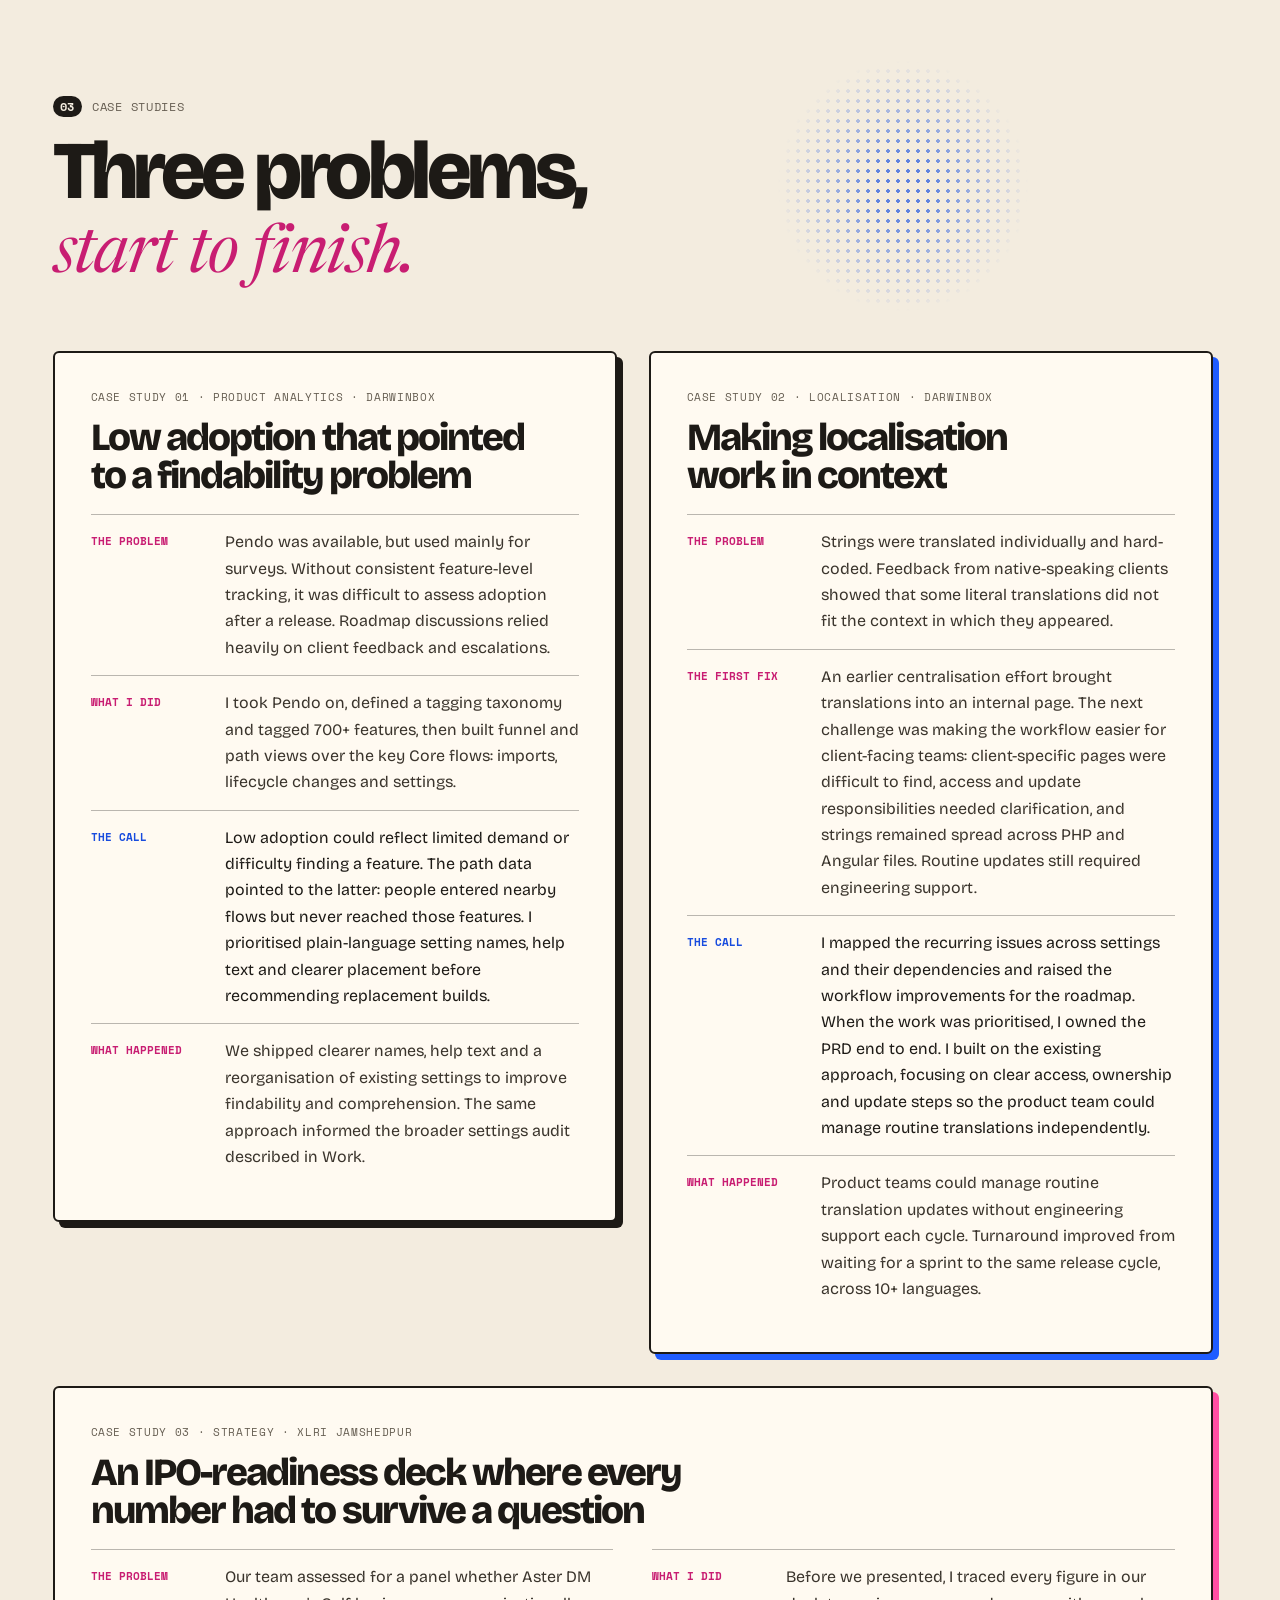
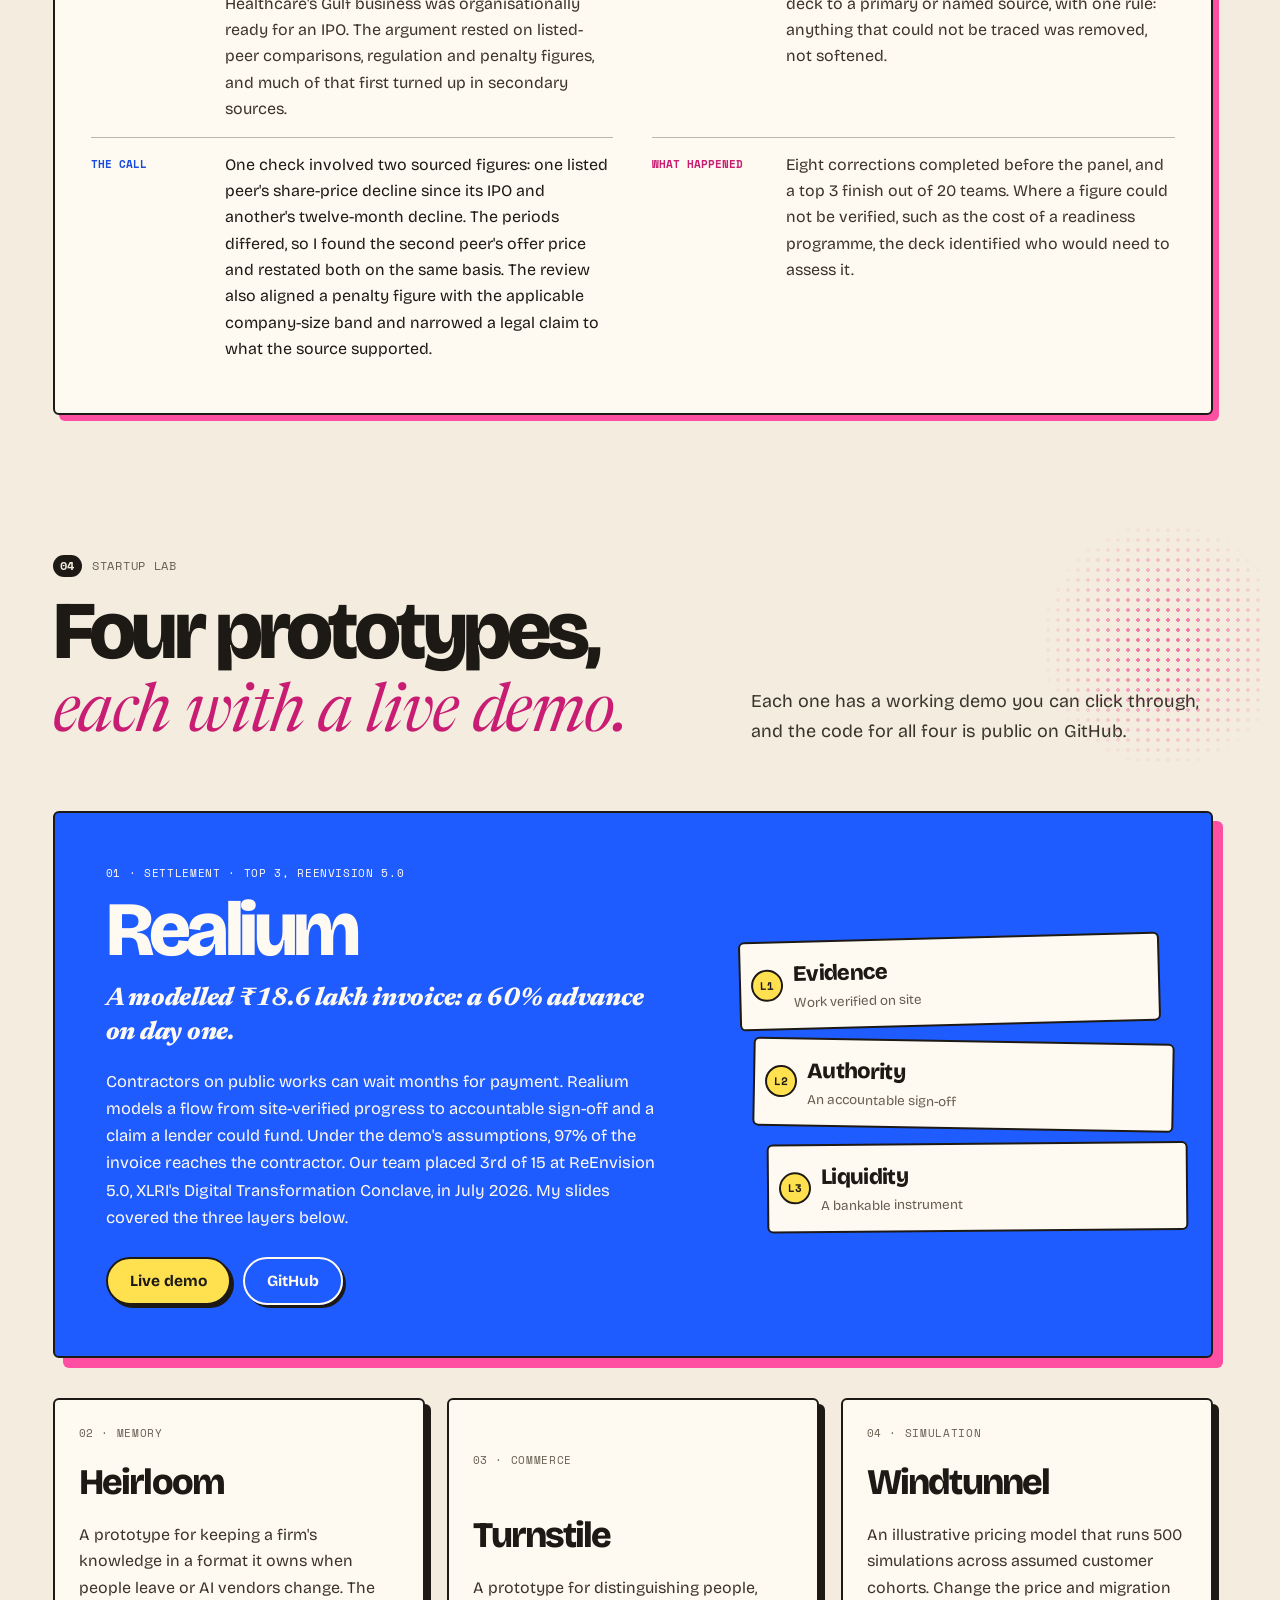
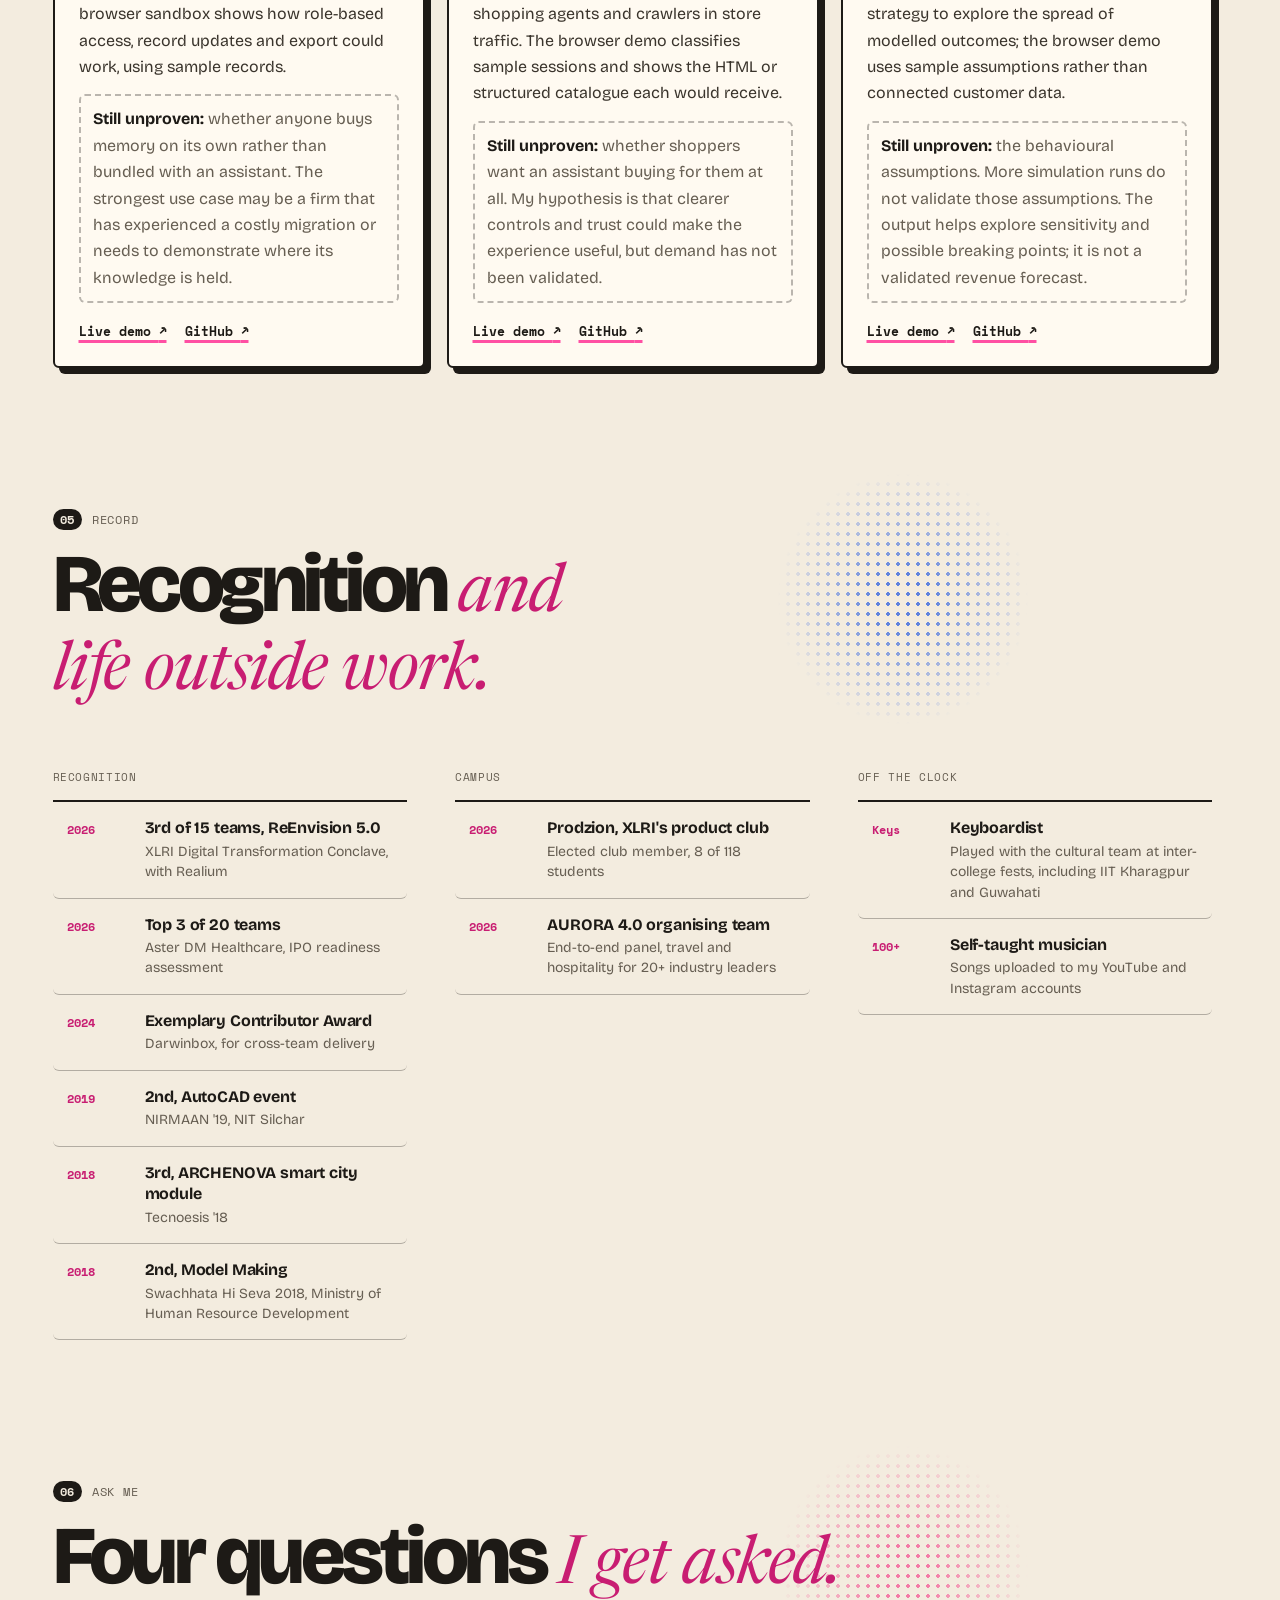
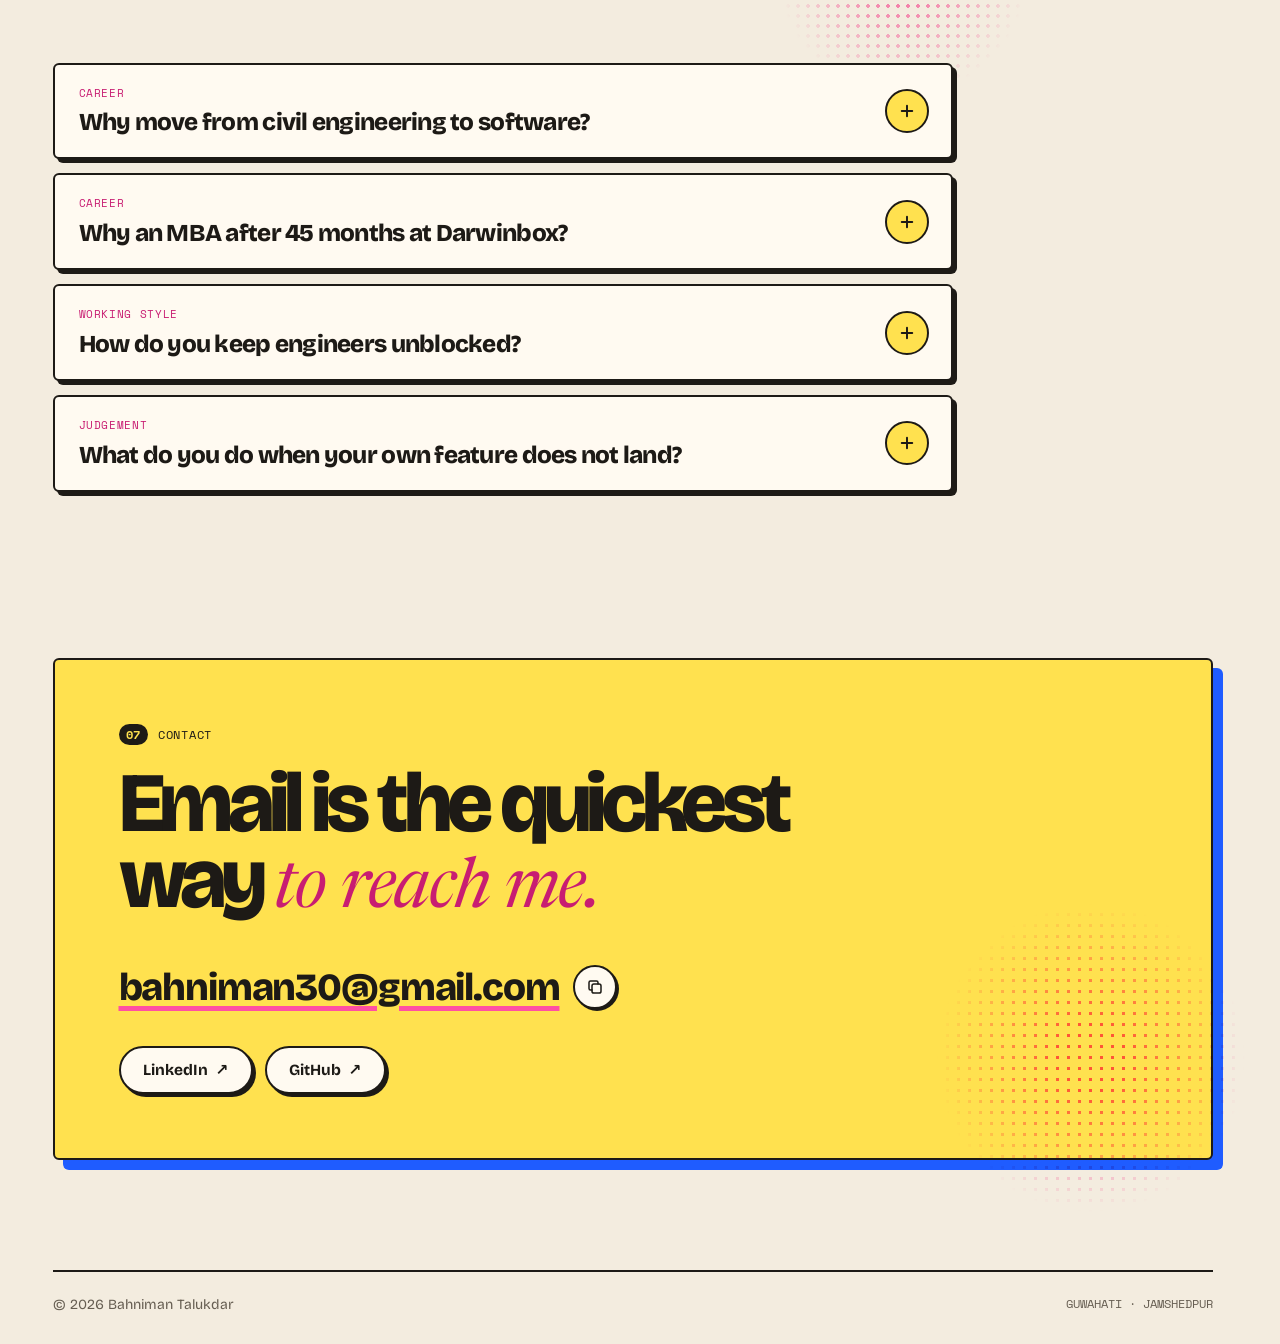
==== commit b467f806: "Keep adoption case study grounded in shipped UI changes" ====
--- a/index.html
+++ b/index.html
@@ -273,7 +273,7 @@
         <div><dt>The problem</dt><dd>Pendo was available, but used mainly for surveys. Without consistent feature-level tracking, it was difficult to assess adoption after a release. Roadmap discussions relied heavily on client feedback and escalations.</dd></div>
         <div><dt>What I did</dt><dd>I took Pendo on, defined a tagging taxonomy and tagged 700+ features, then built funnel and path views over the key Core flows: imports, lifecycle changes and settings.</dd></div>
         <div><dt>The call</dt><dd>Low adoption could reflect limited demand or difficulty finding a feature. The path data pointed to the latter: people entered nearby flows but never reached those features. I prioritised plain-language setting names, help text and clearer placement before recommending replacement builds.</dd></div>
-        <div><dt>What happened</dt><dd>We shipped clearer names, help text and a reorganisation of existing settings, and Pendo showed usage climbing once admins could find and understand them. This addressed the adoption problem through improvements to the existing UI. The same approach informed the broader settings audit described in Work.</dd></div>
+        <div><dt>What happened</dt><dd>We shipped clearer names, help text and a reorganisation of existing settings to improve findability and comprehension. The same approach informed the broader settings audit described in Work.</dd></div>
       </dl>
     </article>
     <article class="study two reveal">
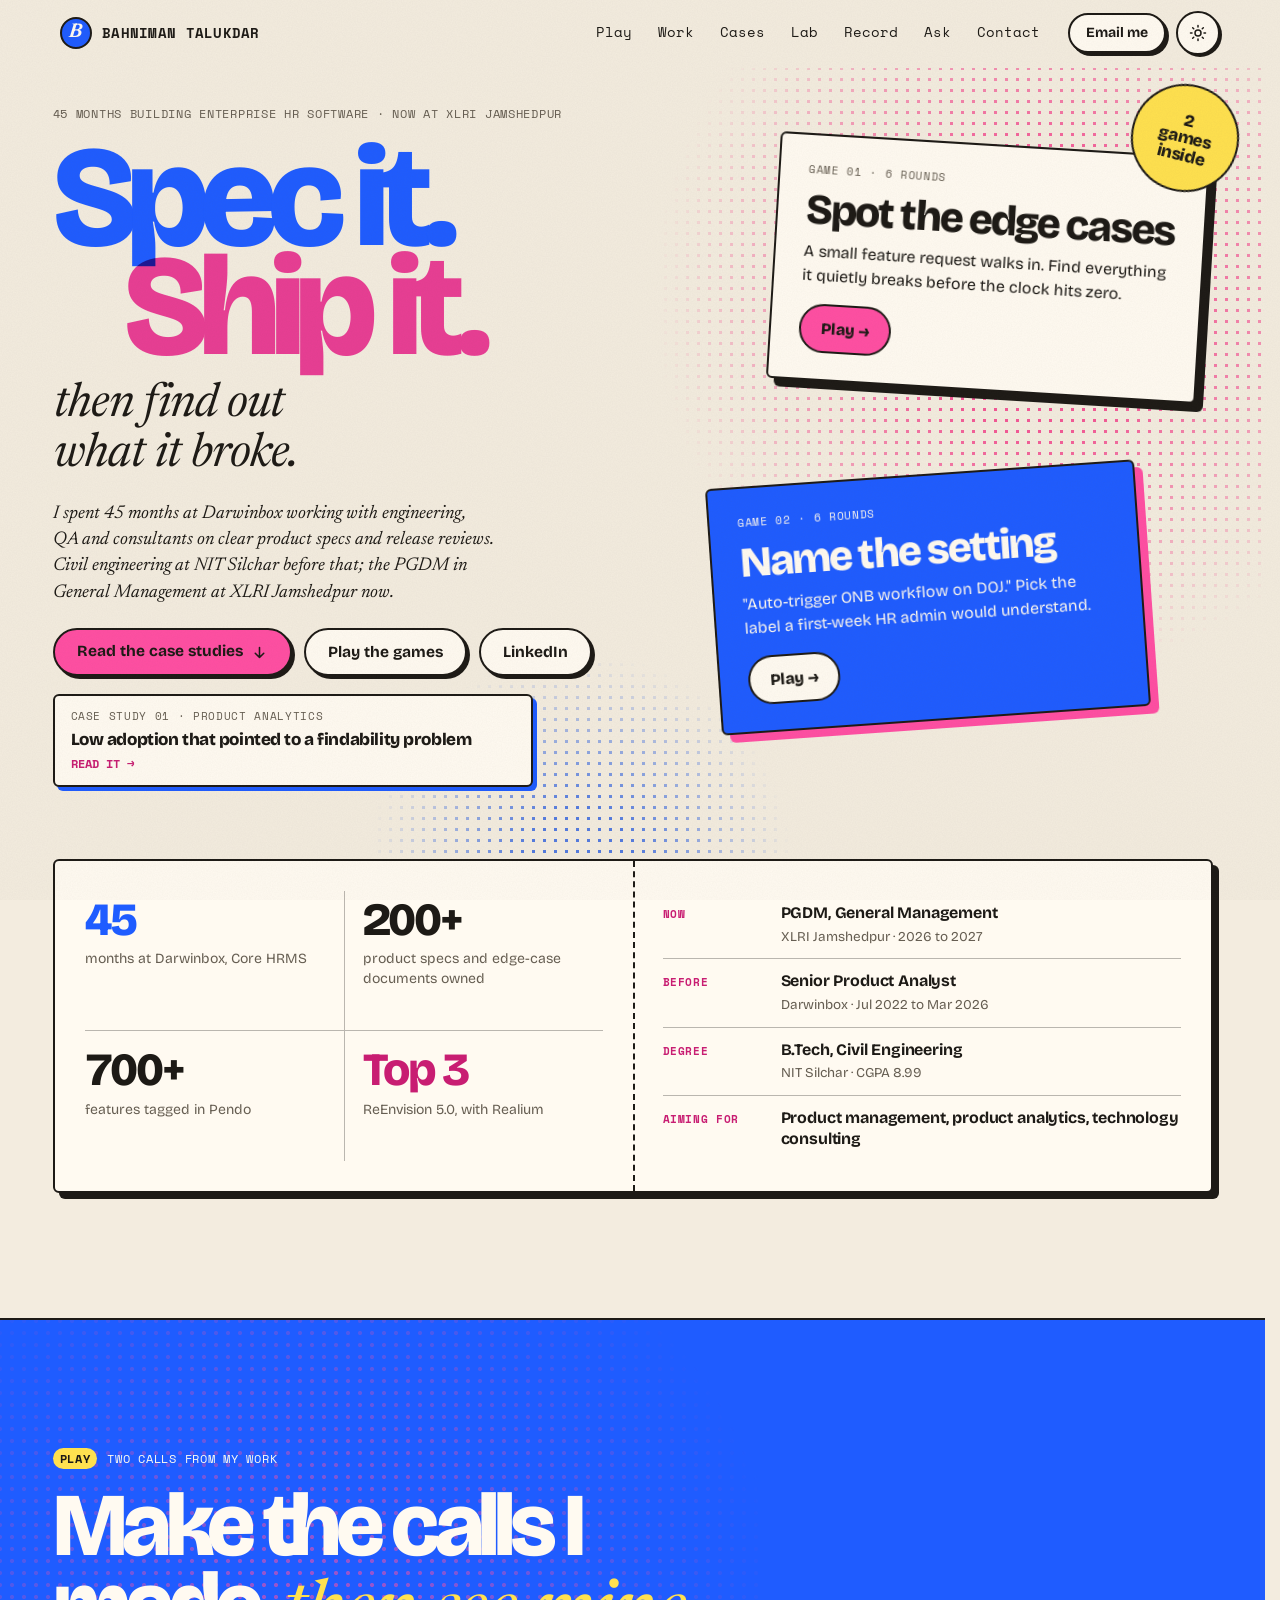
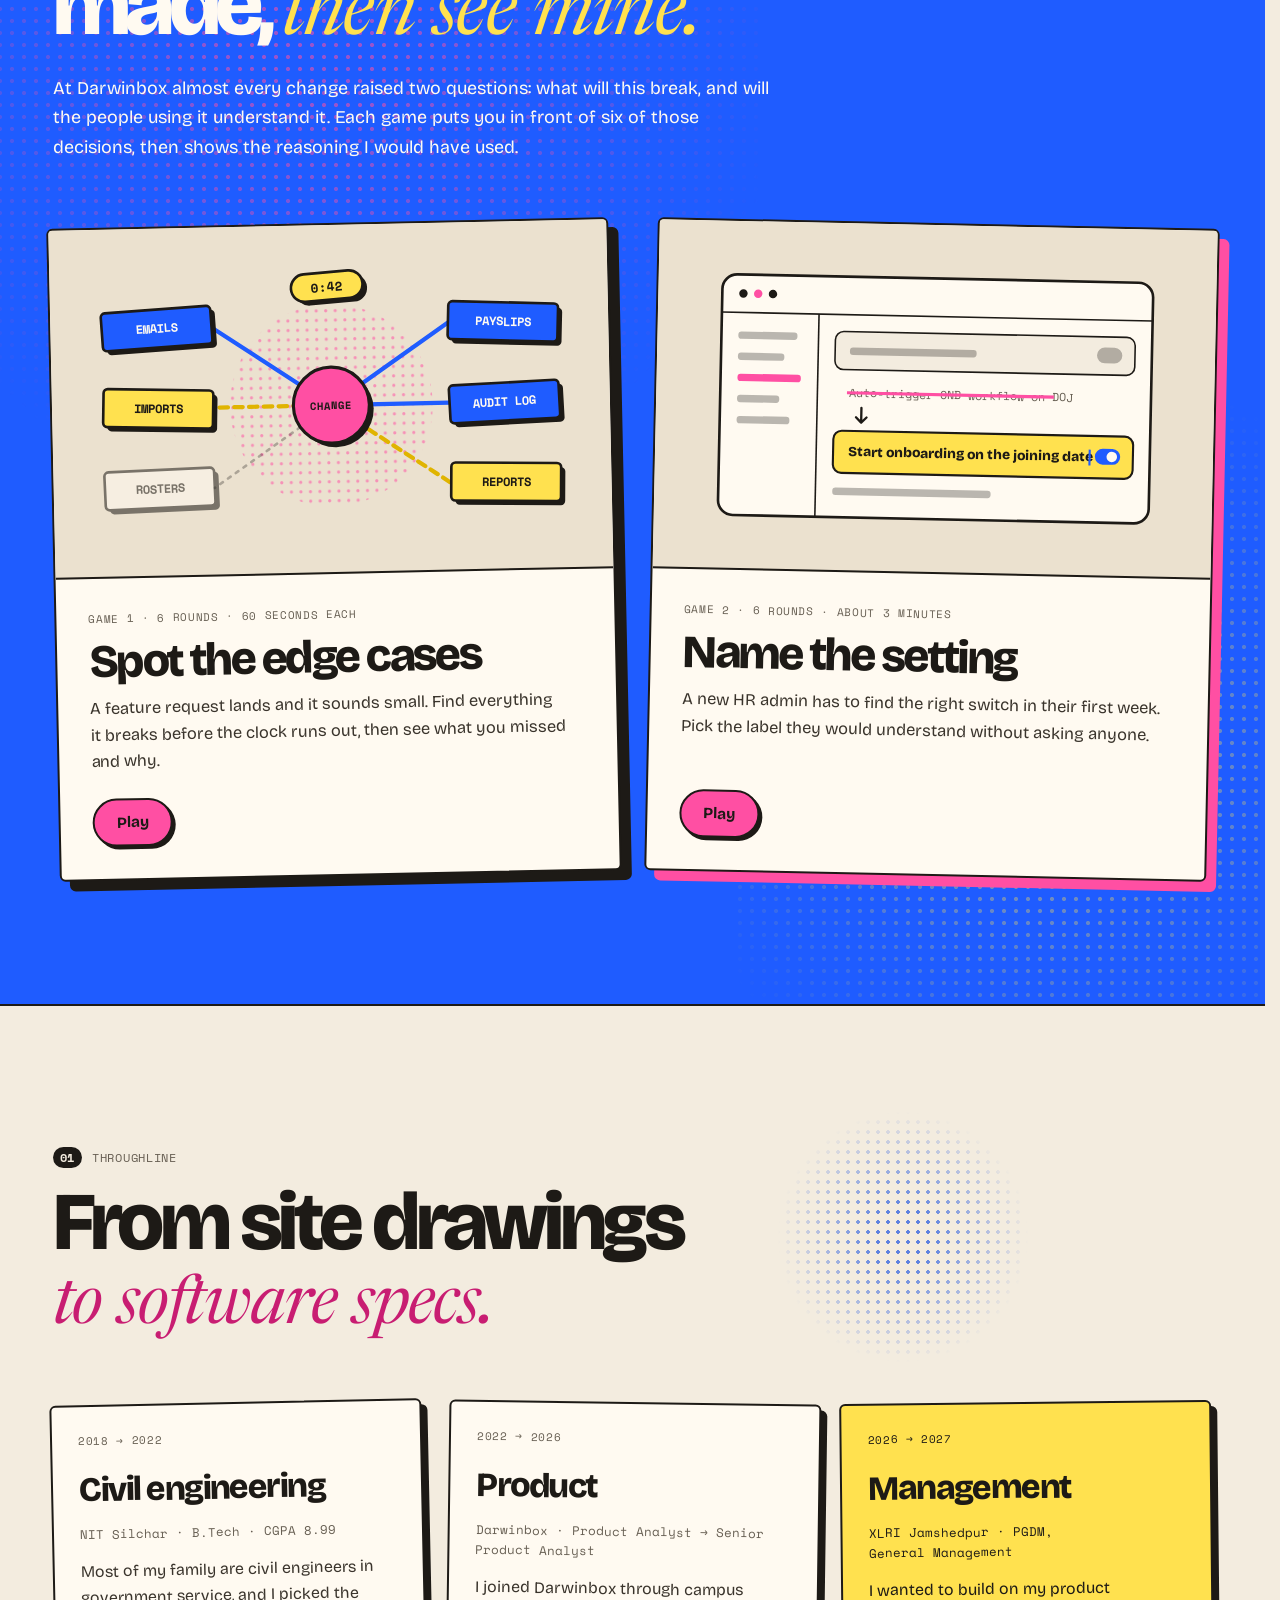
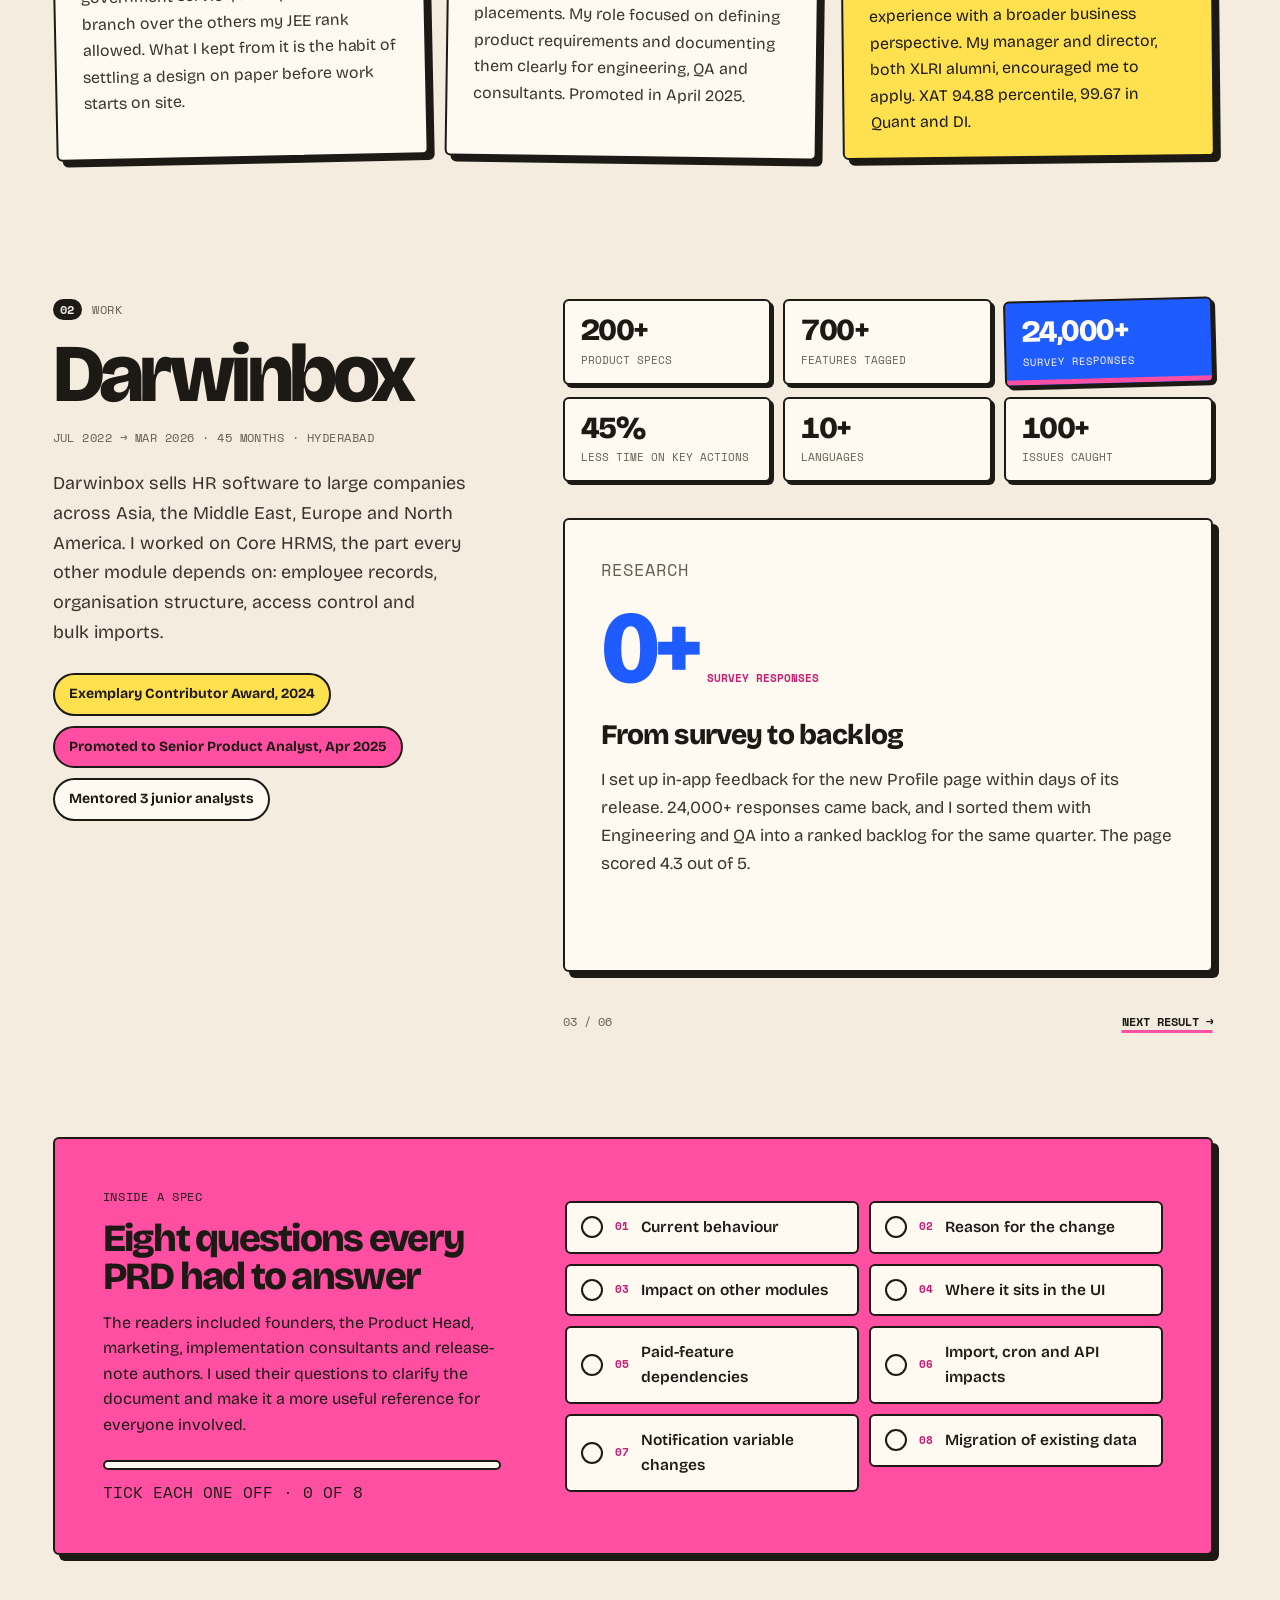
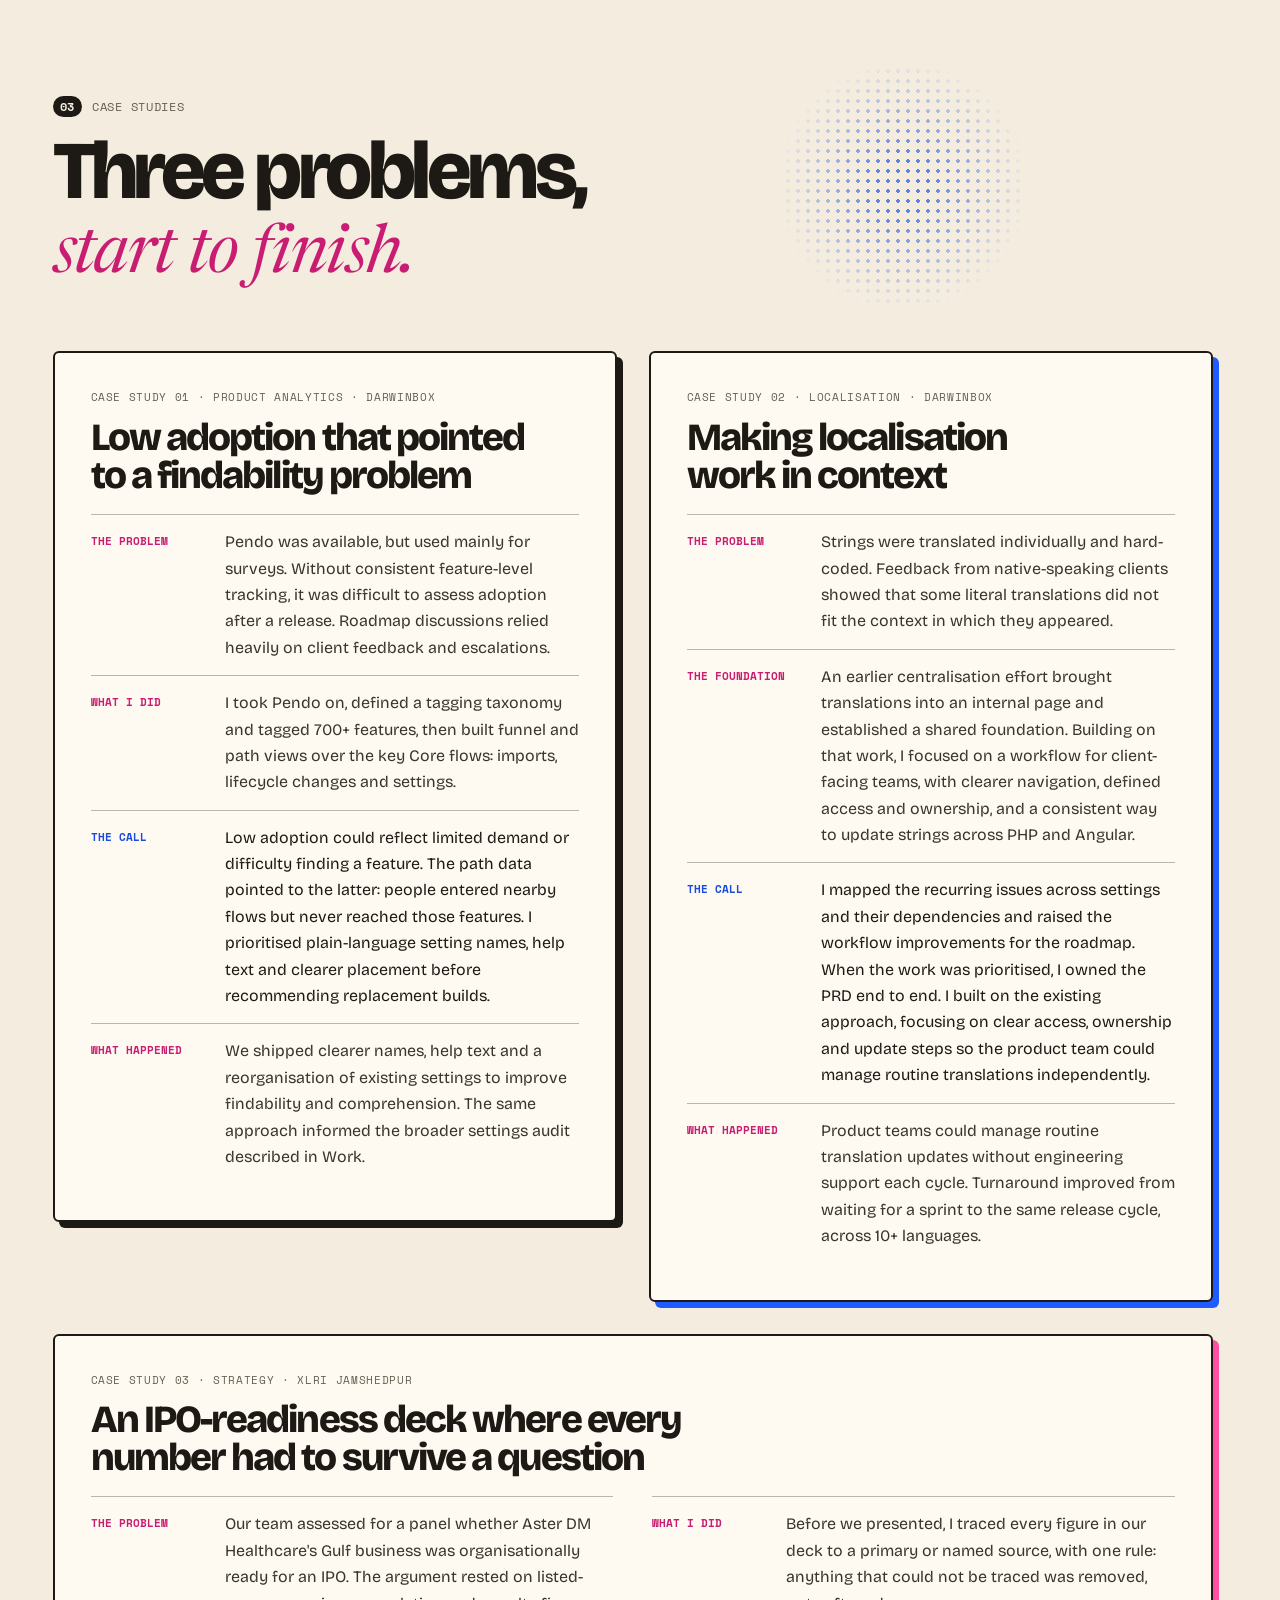
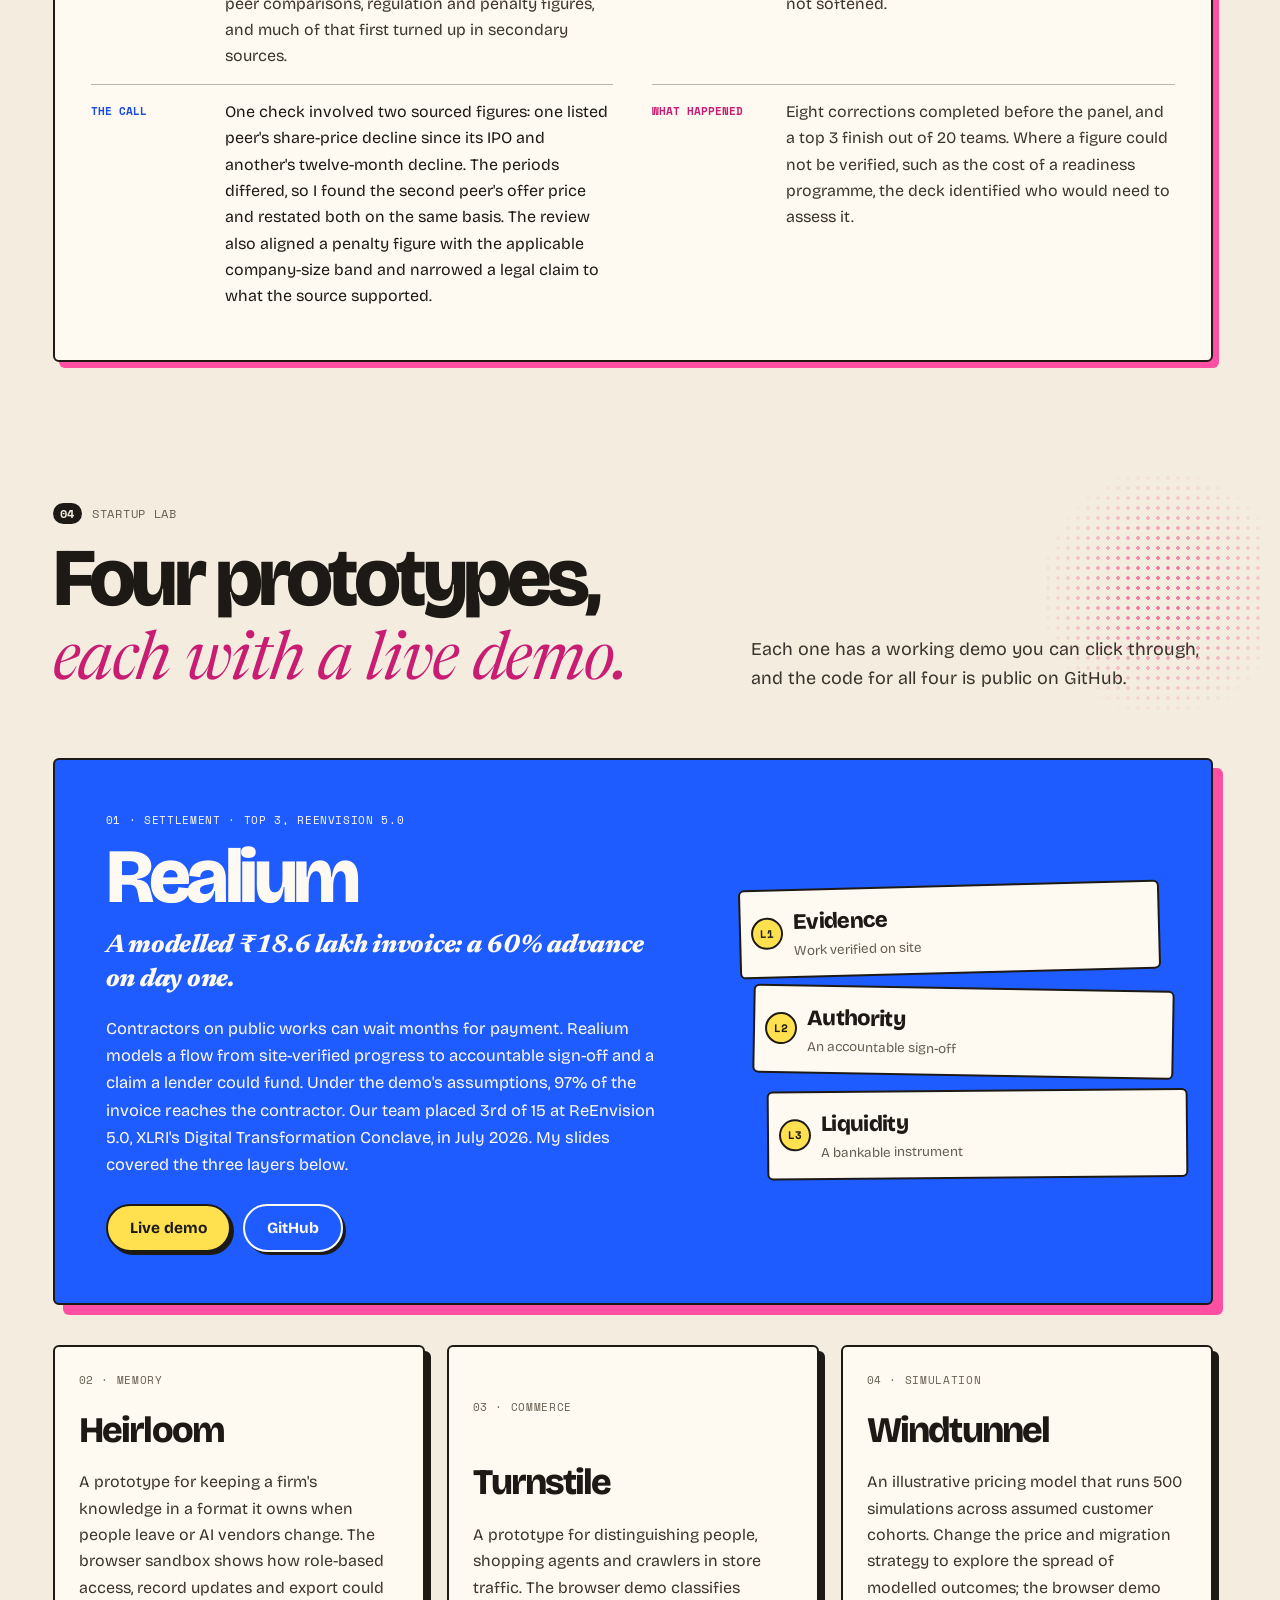
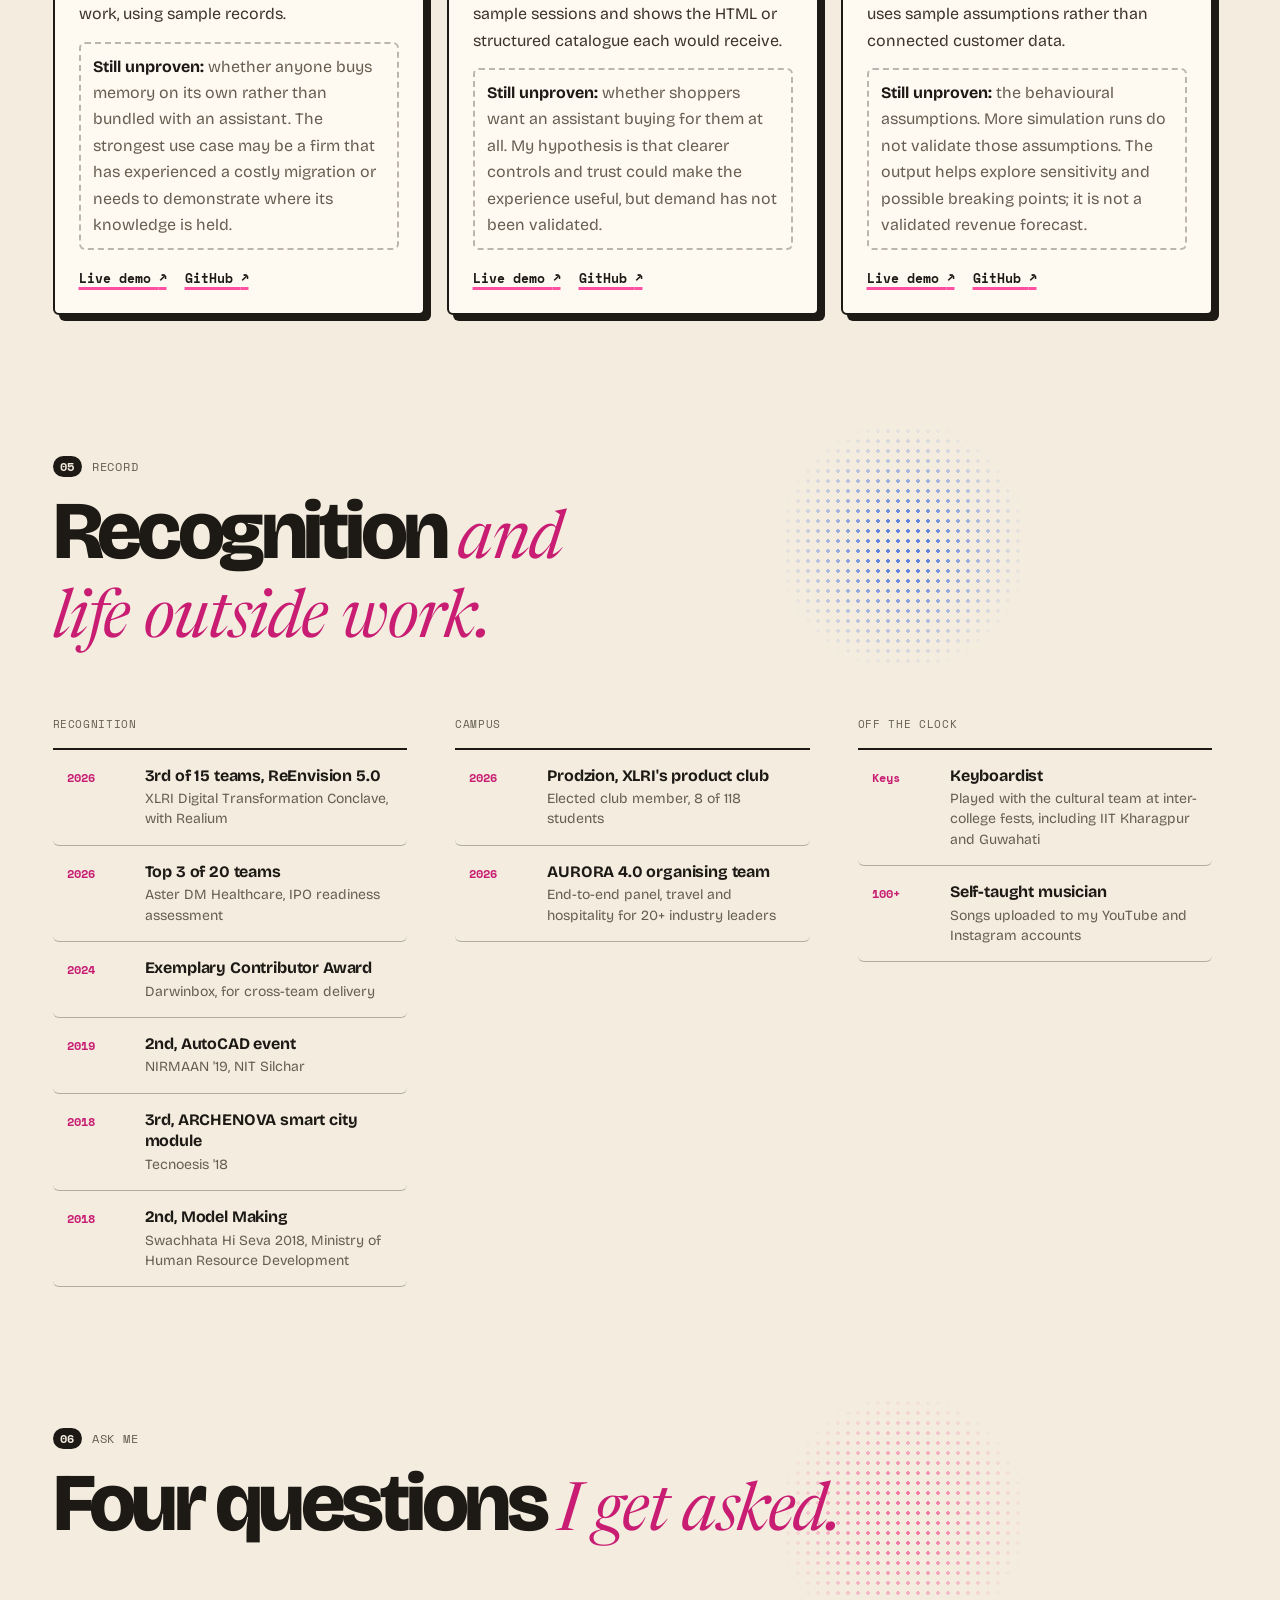
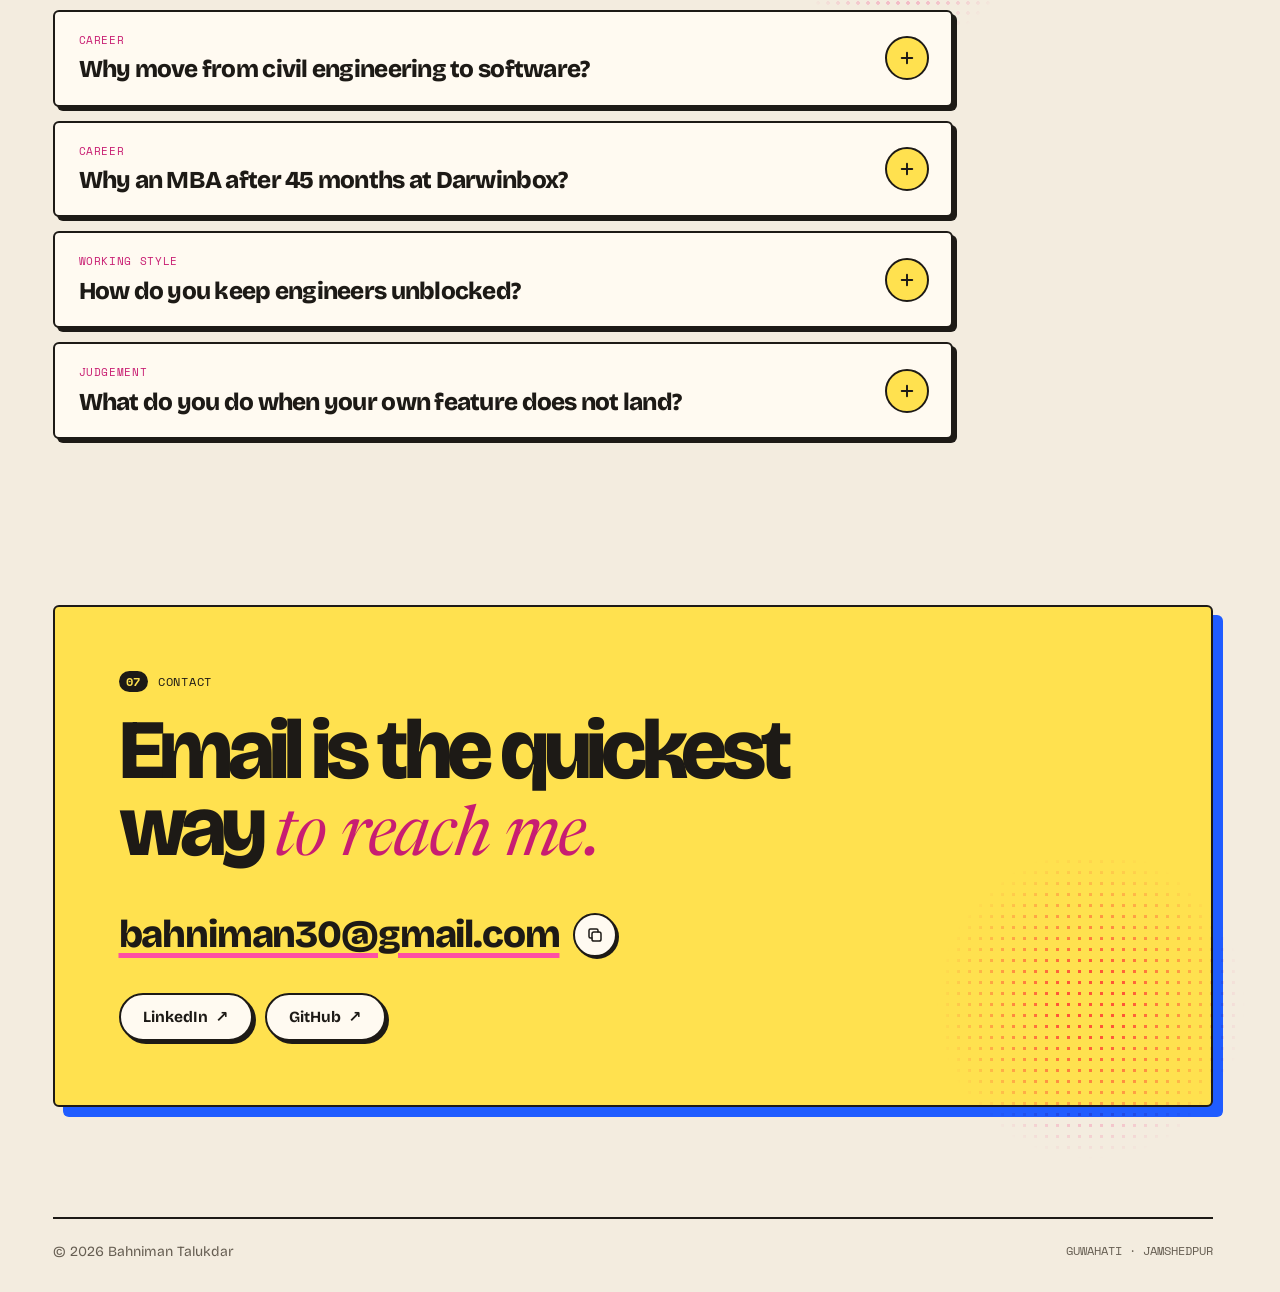
==== commit 363d3870: "Close content and theme contrast gaps from final QA" ====
--- a/index.html
+++ b/index.html
@@ -281,7 +281,7 @@
       <h3>Making localisation work in context</h3>
       <dl class="steps">
         <div><dt>The problem</dt><dd>Strings were translated individually and hard-coded. Feedback from native-speaking clients showed that some literal translations did not fit the context in which they appeared.</dd></div>
-        <div><dt>The first fix</dt><dd>An earlier centralisation effort brought translations into an internal page. The next challenge was making the workflow easier for client-facing teams: client-specific pages were difficult to find, access and update responsibilities needed clarification, and strings remained spread across PHP and Angular files. Routine updates still required engineering support.</dd></div>
+        <div><dt>The foundation</dt><dd>An earlier centralisation effort brought translations into an internal page and established a shared foundation. Building on that work, I focused on a workflow for client-facing teams, with clearer navigation, defined access and ownership, and a consistent way to update strings across PHP and Angular.</dd></div>
         <div><dt>The call</dt><dd>I mapped the recurring issues across settings and their dependencies and raised the workflow improvements for the roadmap. When the work was prioritised, I owned the PRD end to end. I built on the existing approach, focusing on clear access, ownership and update steps so the product team could manage routine translations independently.</dd></div>
         <div><dt>What happened</dt><dd>Product teams could manage routine translation updates without engineering support each cycle. Turnaround improved from waiting for a sprint to the same release cycle, across 10+ languages.</dd></div>
       </dl>
--- a/site.css
+++ b/site.css
@@ -7,7 +7,7 @@
   --ink:#1d1a16;--body:#3a342c;--sec:#665e52;--muted:#8a8172;
   --line:rgba(29,26,22,.14);--line-2:rgba(29,26,22,.3);
   --blue:#1f5cff;--blue-fill:#1f5cff;--pink:#ff4fa3;--yellow:#ffe14f;--on-blue:#fffaf1;
-  --tan:#c81d72;--tan-bg:rgba(255,79,163,.14);
+  --tan:#c81d72;--tan-bg:rgba(255,79,163,.14);--pink-display:#e83e94;
   --emer:#184cde;--emer-l:#1f5cff;--emer-bg:rgba(31,92,255,.12);
   --amber:#6f5200;--amber-l:#e0b400;--amber-bg:rgba(255,225,79,.5);
   --rose:#b81766;--rose-l:#ff4fa3;--rose-bg:rgba(255,79,163,.16);
@@ -24,7 +24,7 @@
   --paper:#191613;--card:#231f1b;--hover:#2c2722;--cont:#2a2520;
   --ink:#f3ecdf;--body:#d9d0c1;--sec:#aa9f8f;--muted:#857b6d;
   --line:rgba(243,236,223,.14);--line-2:rgba(243,236,223,.3);
-  --blue:#4f7dff;--pink:#ff6db5;--tan:#ff8cc4;--tan-bg:rgba(255,109,181,.16);
+  --blue:#4f7dff;--pink:#ff6db5;--tan:#ff8cc4;--tan-bg:rgba(255,109,181,.16);--pink-display:var(--pink);
   --emer:#8fb0ff;--emer-l:#4f7dff;--emer-bg:rgba(79,125,255,.18);
   --amber:#ffe14f;--amber-l:#ffe14f;--amber-bg:rgba(255,225,79,.14);
   --rose:#ff9ccd;--rose-l:#ff6db5;--rose-bg:rgba(255,109,181,.16);
@@ -34,7 +34,7 @@
   --paper:#191613;--card:#231f1b;--hover:#2c2722;--cont:#2a2520;
   --ink:#f3ecdf;--body:#d9d0c1;--sec:#aa9f8f;--muted:#857b6d;
   --line:rgba(243,236,223,.14);--line-2:rgba(243,236,223,.3);
-  --blue:#4f7dff;--pink:#ff6db5;--tan:#ff8cc4;--tan-bg:rgba(255,109,181,.16);
+  --blue:#4f7dff;--pink:#ff6db5;--tan:#ff8cc4;--tan-bg:rgba(255,109,181,.16);--pink-display:var(--pink);
   --emer:#8fb0ff;--emer-l:#4f7dff;--emer-bg:rgba(79,125,255,.18);
   --amber:#ffe14f;--amber-l:#ffe14f;--amber-bg:rgba(255,225,79,.14);
   --rose:#ff9ccd;--rose-l:#ff6db5;--rose-bg:rgba(255,109,181,.16);
@@ -116,7 +116,7 @@
 .big{font-size:clamp(72px,min(11.2vw,16.5vh),176px);line-height:.8;letter-spacing:-.065em;margin:18px 0 20px;font-weight:800}
 .big .a,.big .b{display:block;mix-blend-mode:var(--blend)}
 .big .a{color:var(--blue)}
-.big .b{color:var(--pink);margin-left:.5em;margin-top:-.04em}
+.big .b{color:var(--pink-display);margin-left:.5em;margin-top:-.04em}
 .big .c{display:block;font-family:var(--serif);font-style:italic;font-weight:400;font-size:.33em;line-height:1.05;letter-spacing:-.02em;color:var(--ink);margin:.35em 0 0 .04em;max-width:15ch}
 .dek{font-family:var(--serif);font-style:italic;font-size:clamp(18px,1.45vw,21px);line-height:1.42;color:var(--ink);max-width:44ch}
 .cta{display:flex;flex-wrap:wrap;gap:12px;margin-top:22px}
@@ -360,7 +360,7 @@
 .arc-head .kick .n{background:var(--yellow);color:#1d1a16}
 .arc-head h2{font-size:clamp(46px,7vw,110px);line-height:.88;letter-spacing:-.06em;margin:18px 0 24px;color:#fffaf1}
 .arc-head h2 em{color:var(--yellow);font-size:.85em;letter-spacing:-.02em}
-.arc-head .lede{max-width:60ch;font-size:clamp(17px,1.4vw,19px);color:rgba(255,250,241,.9)}
+.arc-head .lede{max-width:60ch;font-size:clamp(17px,1.4vw,19px);color:#fffaf1}
 .arc-pick{display:grid;grid-template-columns:repeat(2,minmax(0,1fr));gap:clamp(20px,3vw,36px)}
 .arc-pick[hidden]{display:none}
 .cab{border-radius:6px;border:var(--bw) solid var(--ink);background:var(--card);color:var(--body);overflow:hidden;display:flex;flex-direction:column;box-shadow:10px 10px 0 var(--ink);
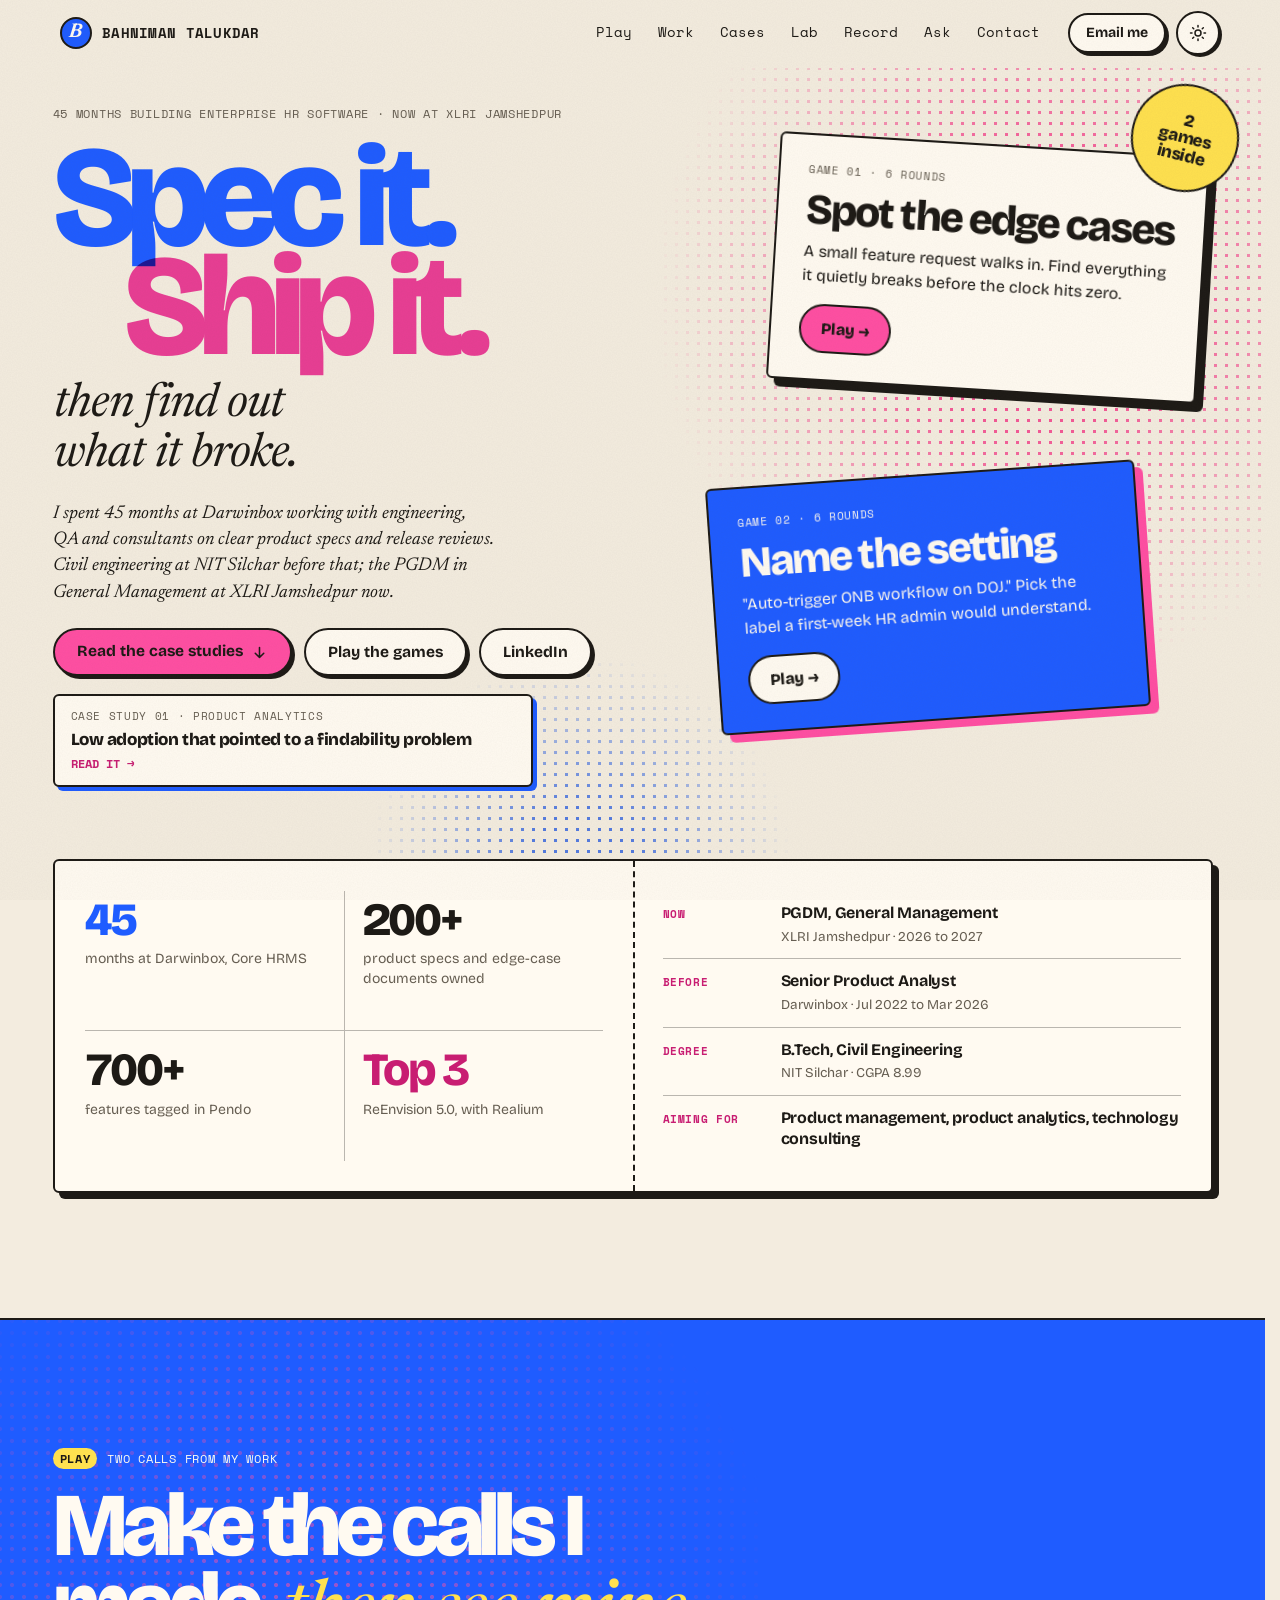
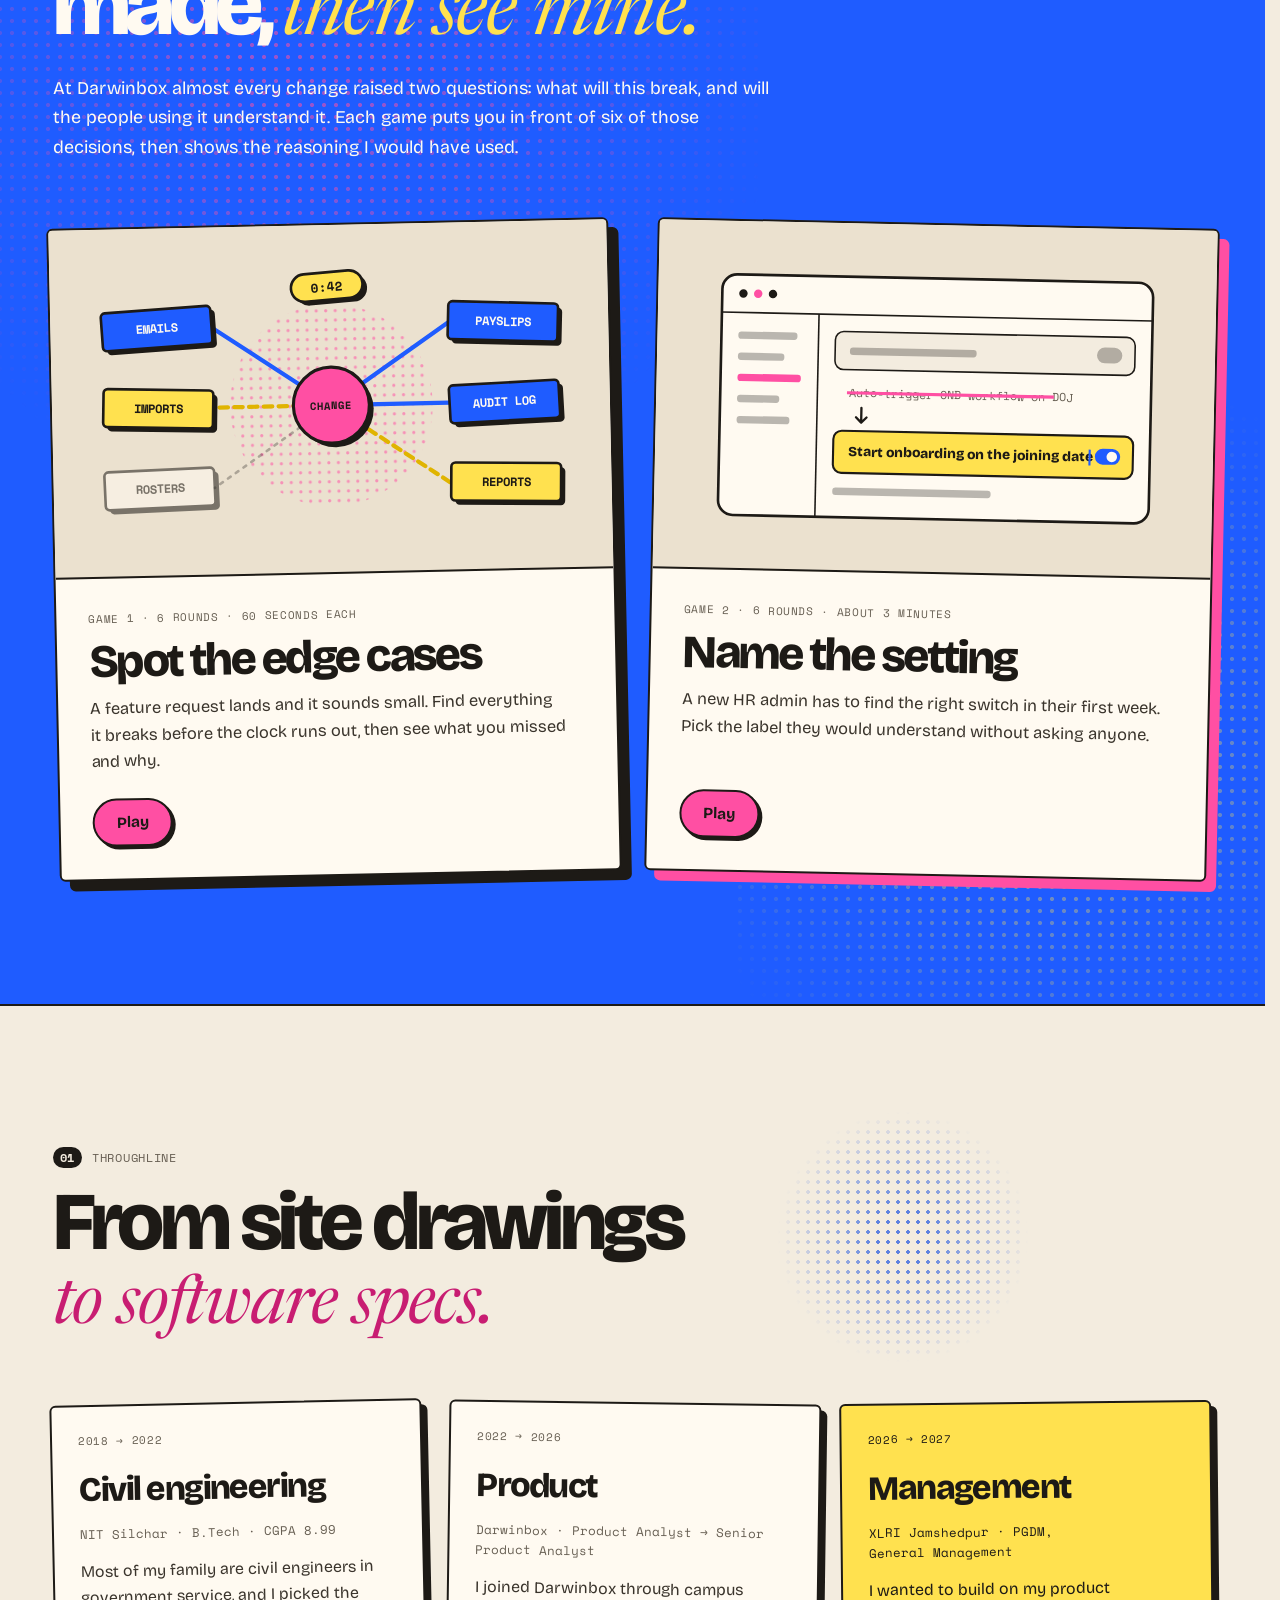
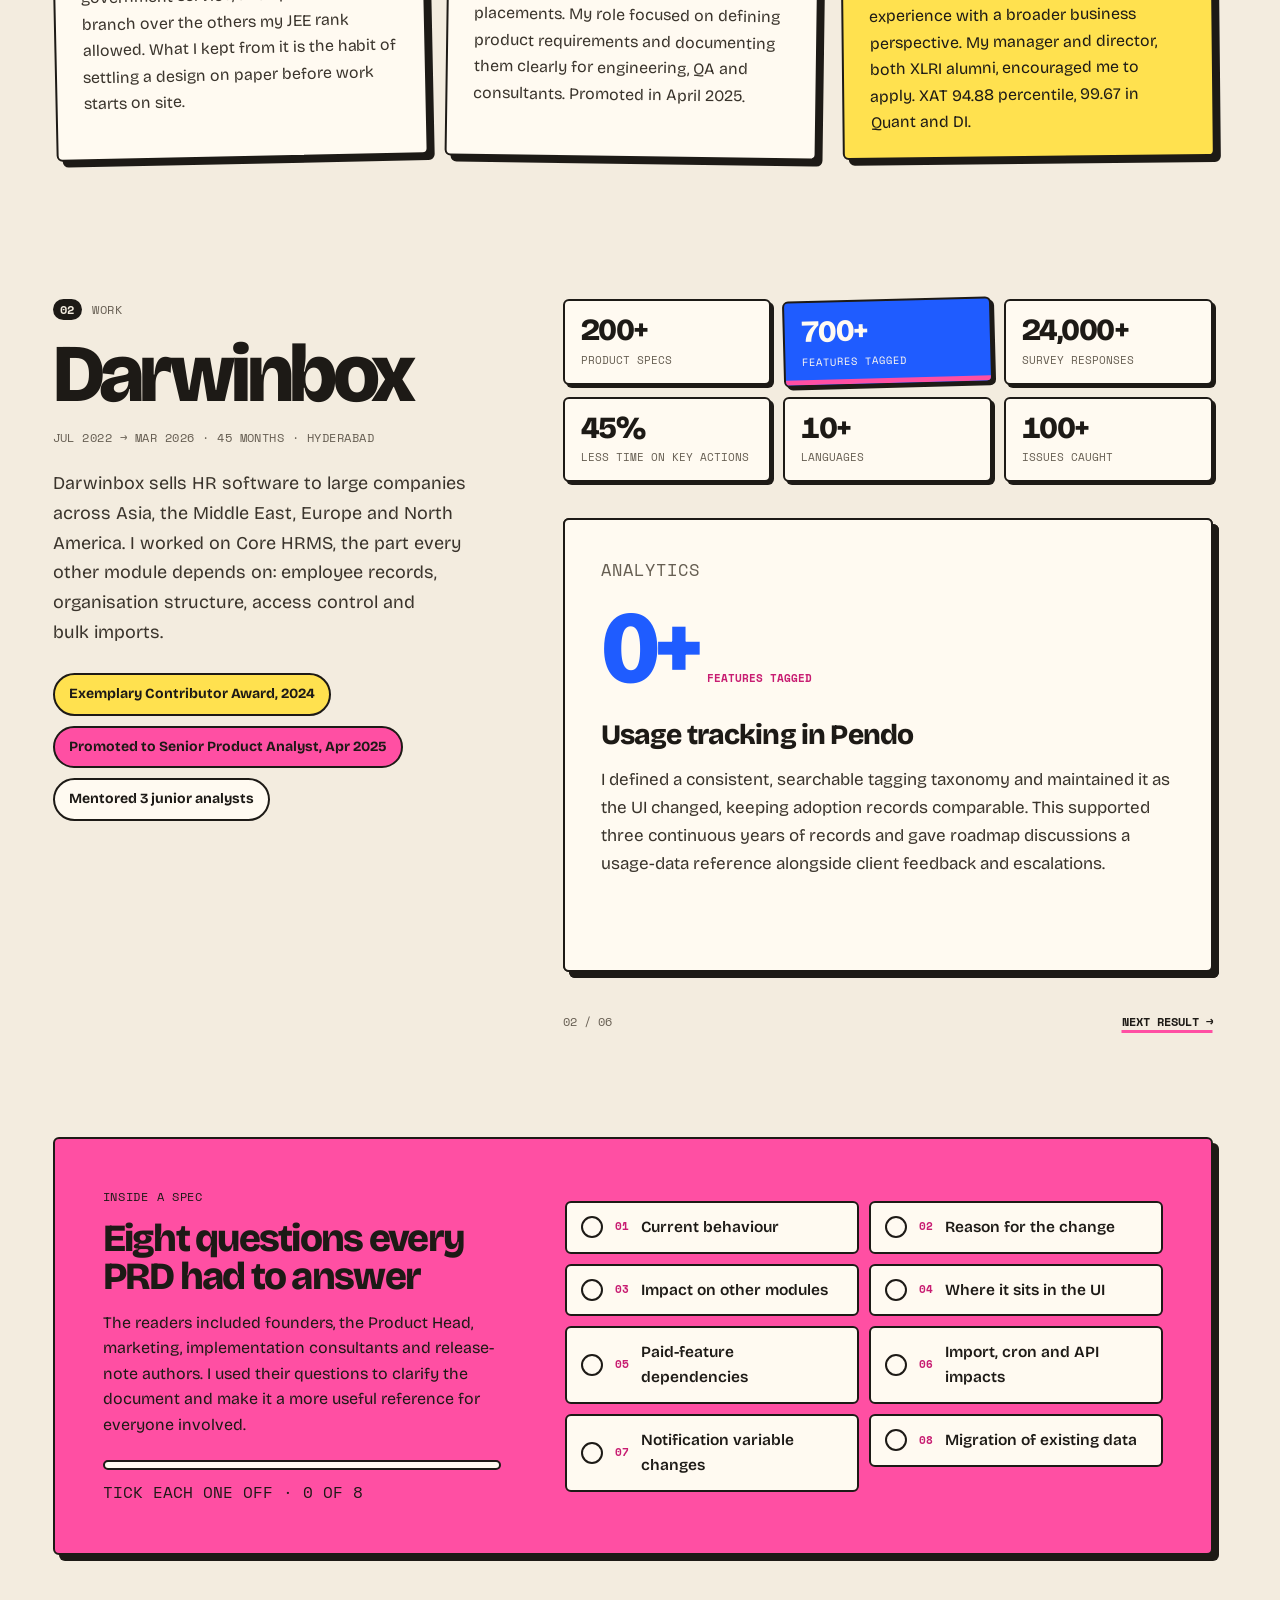
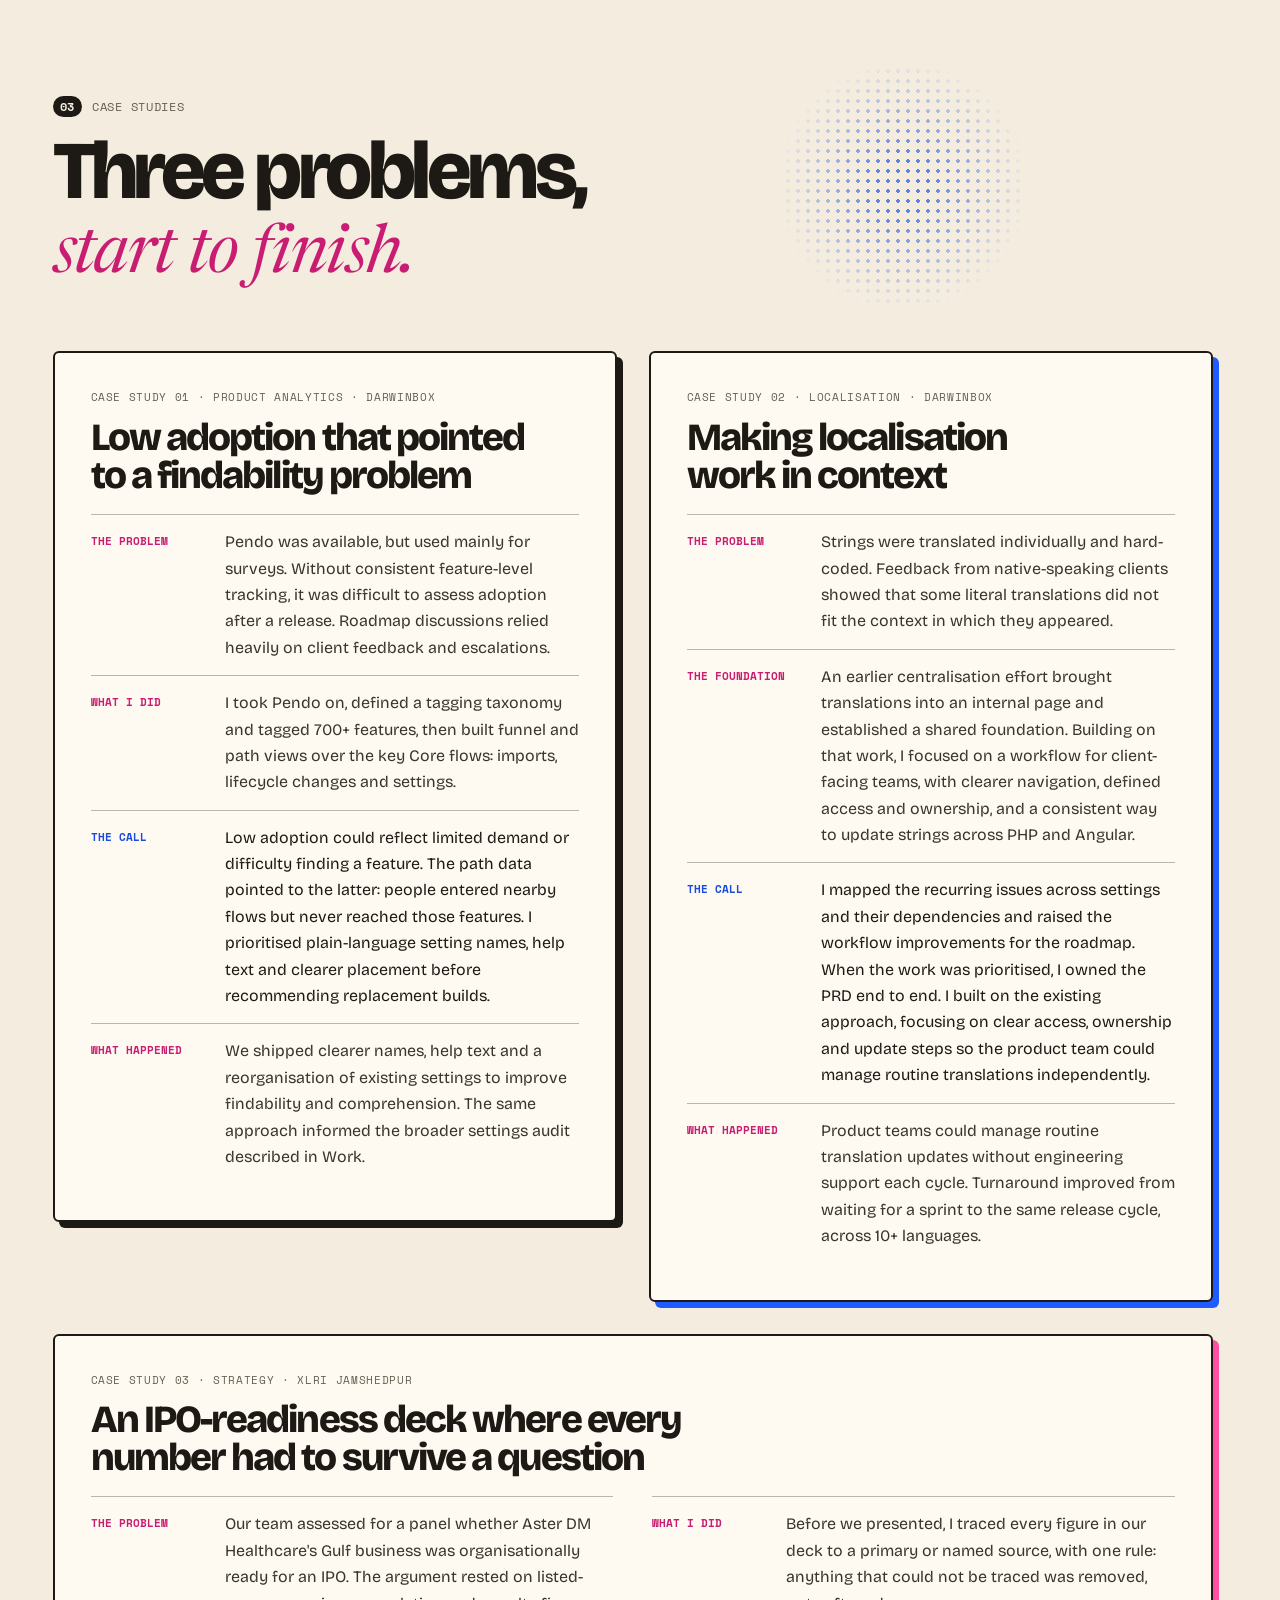
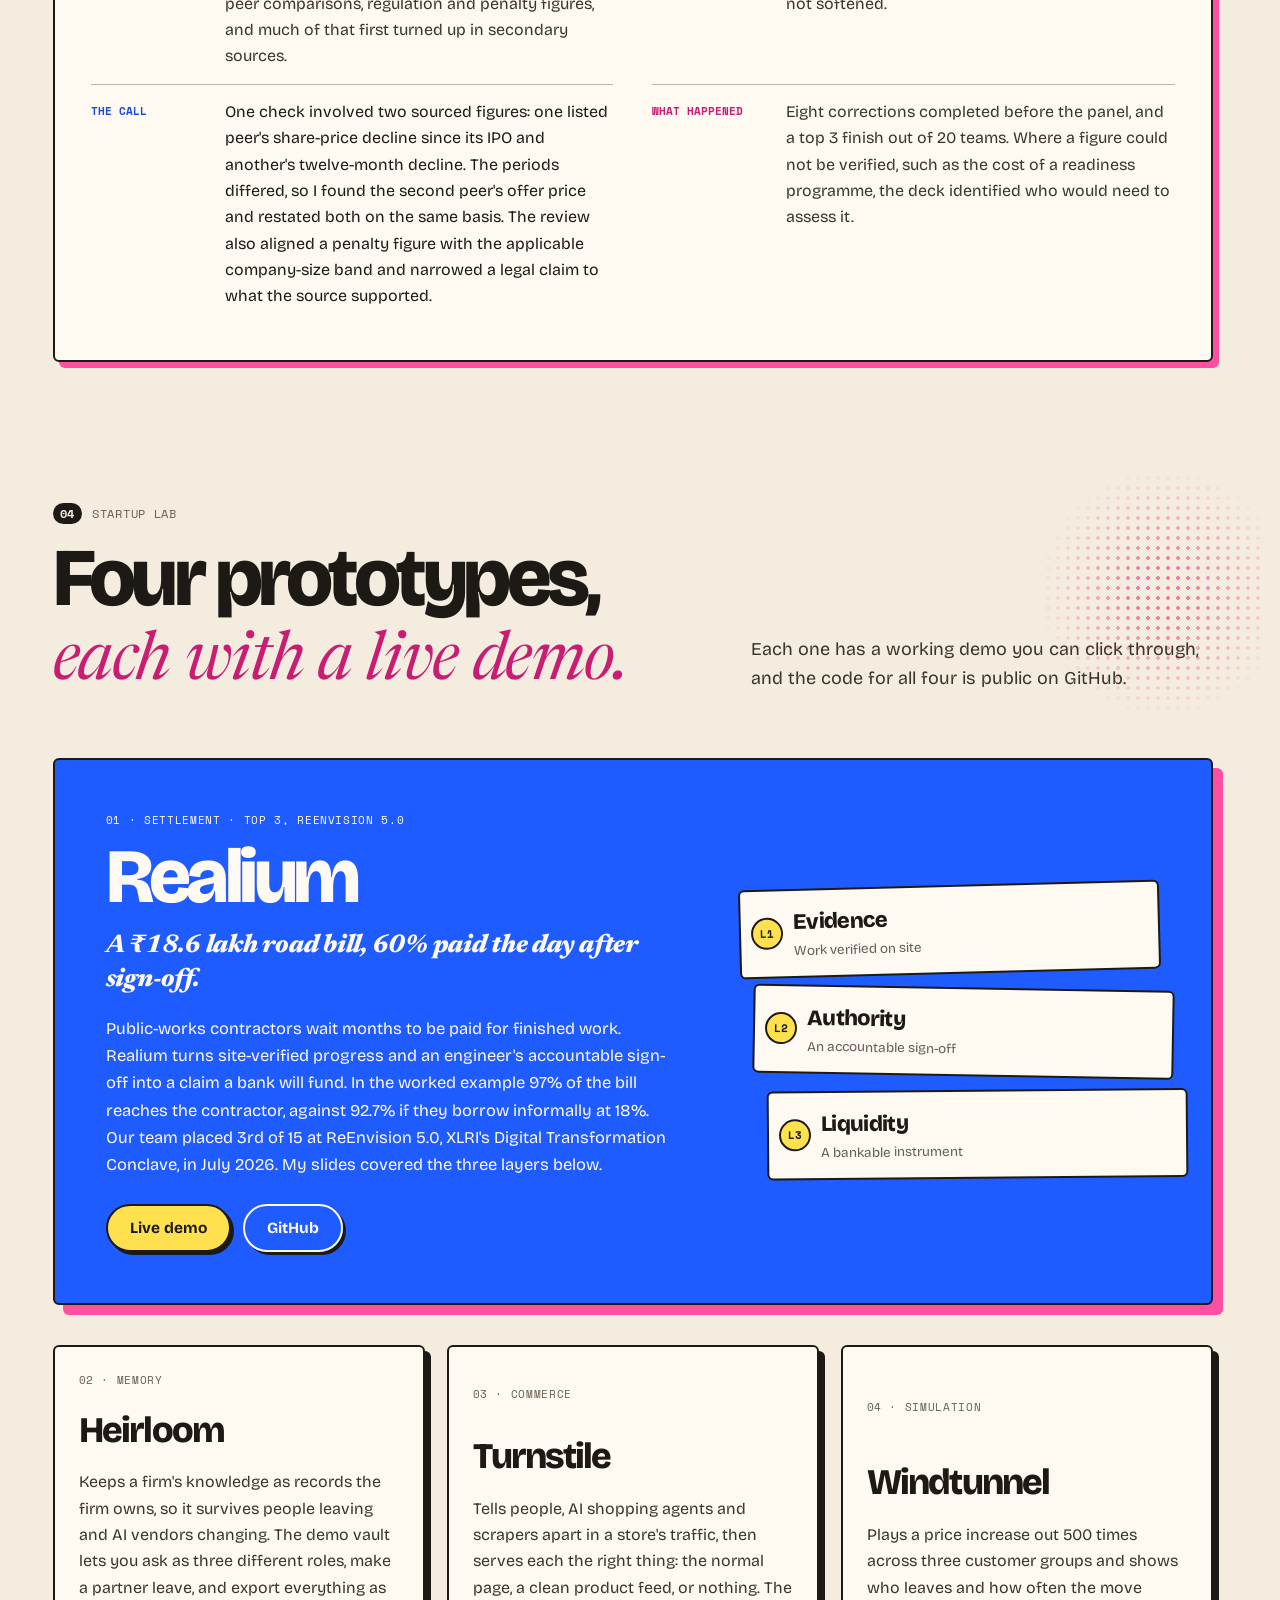
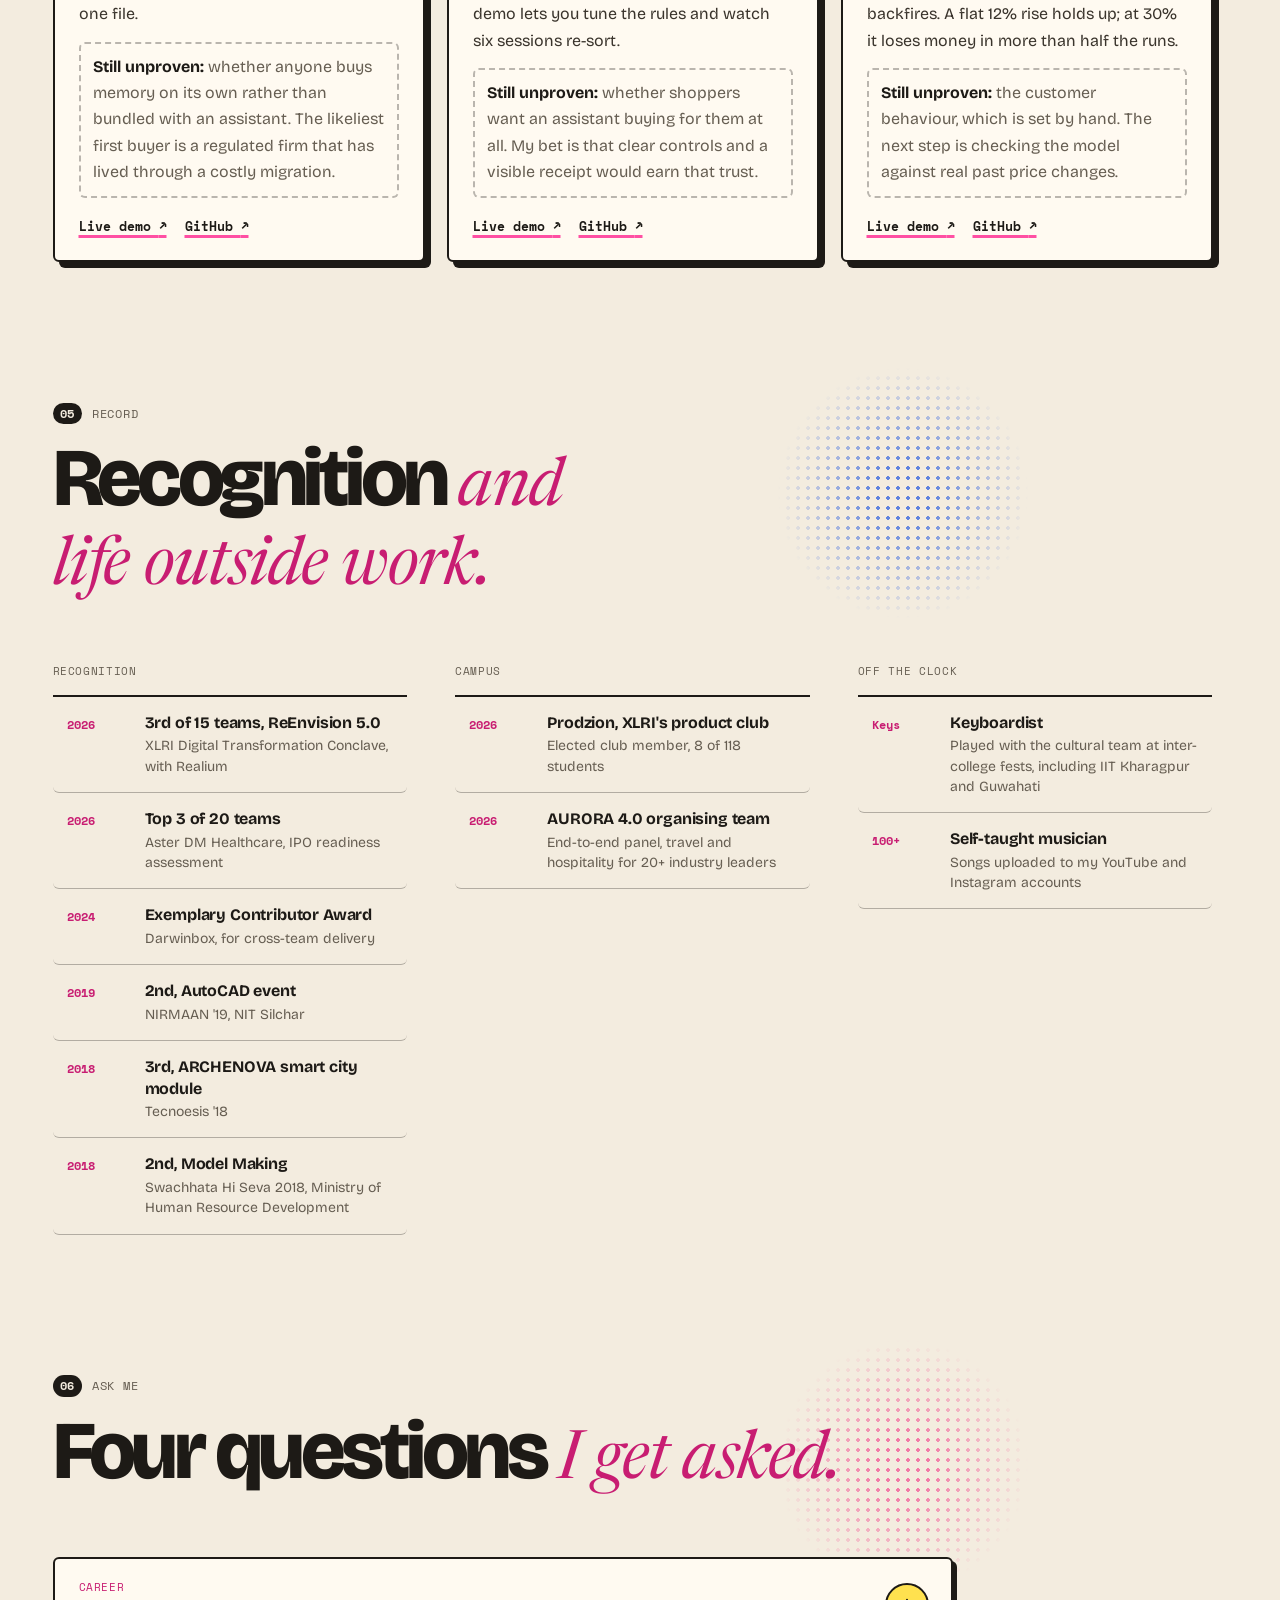
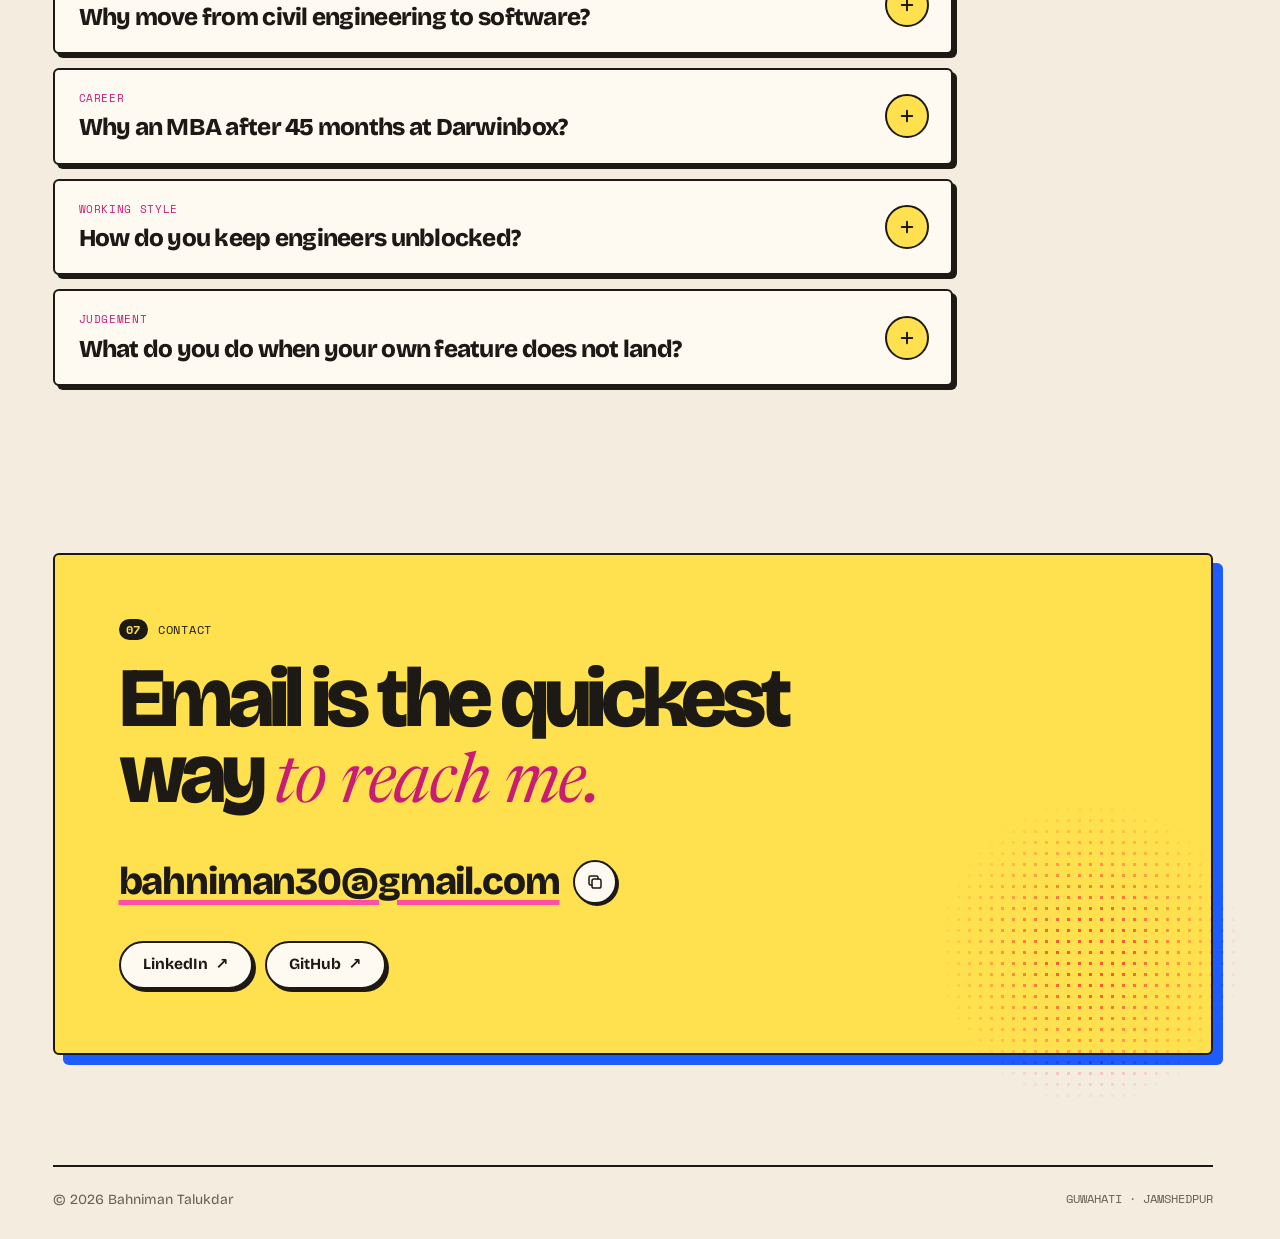
==== commit 12e54d92: "Portfolio: plain project blurbs matching the rebuilt prototype pages Co-Authored-By: Claude Opus 5.5" ====
--- a/index.html
+++ b/index.html
@@ -313,8 +313,8 @@
     <div class="feature-copy">
       <p class="kick sm tan">01 · Settlement · Top 3, ReEnvision 5.0</p>
       <h3>Realium</h3>
-      <p class="big">A modelled ₹18.6 lakh invoice: a 60% advance on day one.</p>
-      <p>Contractors on public works can wait months for payment. Realium models a flow from site-verified progress to accountable sign-off and a claim a lender could fund. Under the demo's assumptions, 97% of the invoice reaches the contractor. Our team placed 3rd of 15 at ReEnvision 5.0, XLRI's Digital Transformation Conclave, in July 2026. My slides covered the three layers below.</p>
+      <p class="big">A ₹18.6 lakh road bill, 60% paid the day after sign-off.</p>
+      <p>Public-works contractors wait months to be paid for finished work. Realium turns site-verified progress and an engineer's accountable sign-off into a claim a bank will fund. In the worked example 97% of the bill reaches the contractor, against 92.7% if they borrow informally at 18%. Our team placed 3rd of 15 at ReEnvision 5.0, XLRI's Digital Transformation Conclave, in July 2026. My slides covered the three layers below.</p>
       <div class="links">
         <a class="btn pri" href="https://bahniman.github.io/realium/" target="_blank" rel="noopener">Live demo</a>
         <a class="btn" href="https://github.com/Bahniman/realium" target="_blank" rel="noopener">GitHub</a>
@@ -331,22 +331,22 @@
     <li class="reveal">
       <p class="kick sm">02 · Memory</p>
       <h3>Heirloom</h3>
-      <p>A prototype for keeping a firm's knowledge in a format it owns when people leave or AI vendors change. The browser sandbox shows how role-based access, record updates and export could work, using sample records.</p>
-      <p class="unproven"><b>Still unproven:</b> whether anyone buys memory on its own rather than bundled with an assistant. The strongest use case may be a firm that has experienced a costly migration or needs to demonstrate where its knowledge is held.</p>
+      <p>Keeps a firm's knowledge as records the firm owns, so it survives people leaving and AI vendors changing. The demo vault lets you ask as three different roles, make a partner leave, and export everything as one file.</p>
+      <p class="unproven"><b>Still unproven:</b> whether anyone buys memory on its own rather than bundled with an assistant. The likeliest first buyer is a regulated firm that has lived through a costly migration.</p>
       <div class="plinks"><a href="https://bahniman.github.io/heirloom/" target="_blank" rel="noopener">Live demo <span aria-hidden="true">↗</span></a><a href="https://github.com/Bahniman/heirloom" target="_blank" rel="noopener">GitHub <span aria-hidden="true">↗</span></a></div>
     </li>
     <li class="reveal">
       <p class="kick sm">03 · Commerce</p>
       <h3>Turnstile</h3>
-      <p>A prototype for distinguishing people, shopping agents and crawlers in store traffic. The browser demo classifies sample sessions and shows the HTML or structured catalogue each would receive.</p>
-      <p class="unproven"><b>Still unproven:</b> whether shoppers want an assistant buying for them at all. My hypothesis is that clearer controls and trust could make the experience useful, but demand has not been validated.</p>
+      <p>Tells people, AI shopping agents and scrapers apart in a store's traffic, then serves each the right thing: the normal page, a clean product feed, or nothing. The demo lets you tune the rules and watch six sessions re-sort.</p>
+      <p class="unproven"><b>Still unproven:</b> whether shoppers want an assistant buying for them at all. My bet is that clear controls and a visible receipt would earn that trust.</p>
       <div class="plinks"><a href="https://bahniman.github.io/turnstile/" target="_blank" rel="noopener">Live demo <span aria-hidden="true">↗</span></a><a href="https://github.com/Bahniman/turnstile" target="_blank" rel="noopener">GitHub <span aria-hidden="true">↗</span></a></div>
     </li>
     <li class="reveal">
       <p class="kick sm">04 · Simulation</p>
       <h3>Windtunnel</h3>
-      <p>An illustrative pricing model that runs 500 simulations across assumed customer cohorts. Change the price and migration strategy to explore the spread of modelled outcomes; the browser demo uses sample assumptions rather than connected customer data.</p>
-      <p class="unproven"><b>Still unproven:</b> the behavioural assumptions. More simulation runs do not validate those assumptions. The output helps explore sensitivity and possible breaking points; it is not a validated revenue forecast.</p>
+      <p>Plays a price increase out 500 times across three customer groups and shows who leaves and how often the move backfires. A flat 12% rise holds up; at 30% it loses money in more than half the runs.</p>
+      <p class="unproven"><b>Still unproven:</b> the customer behaviour, which is set by hand. The next step is checking the model against real past price changes.</p>
       <div class="plinks"><a href="https://bahniman.github.io/windtunnel/" target="_blank" rel="noopener">Live demo <span aria-hidden="true">↗</span></a><a href="https://github.com/Bahniman/windtunnel" target="_blank" rel="noopener">GitHub <span aria-hidden="true">↗</span></a></div>
     </li>
   </ul>
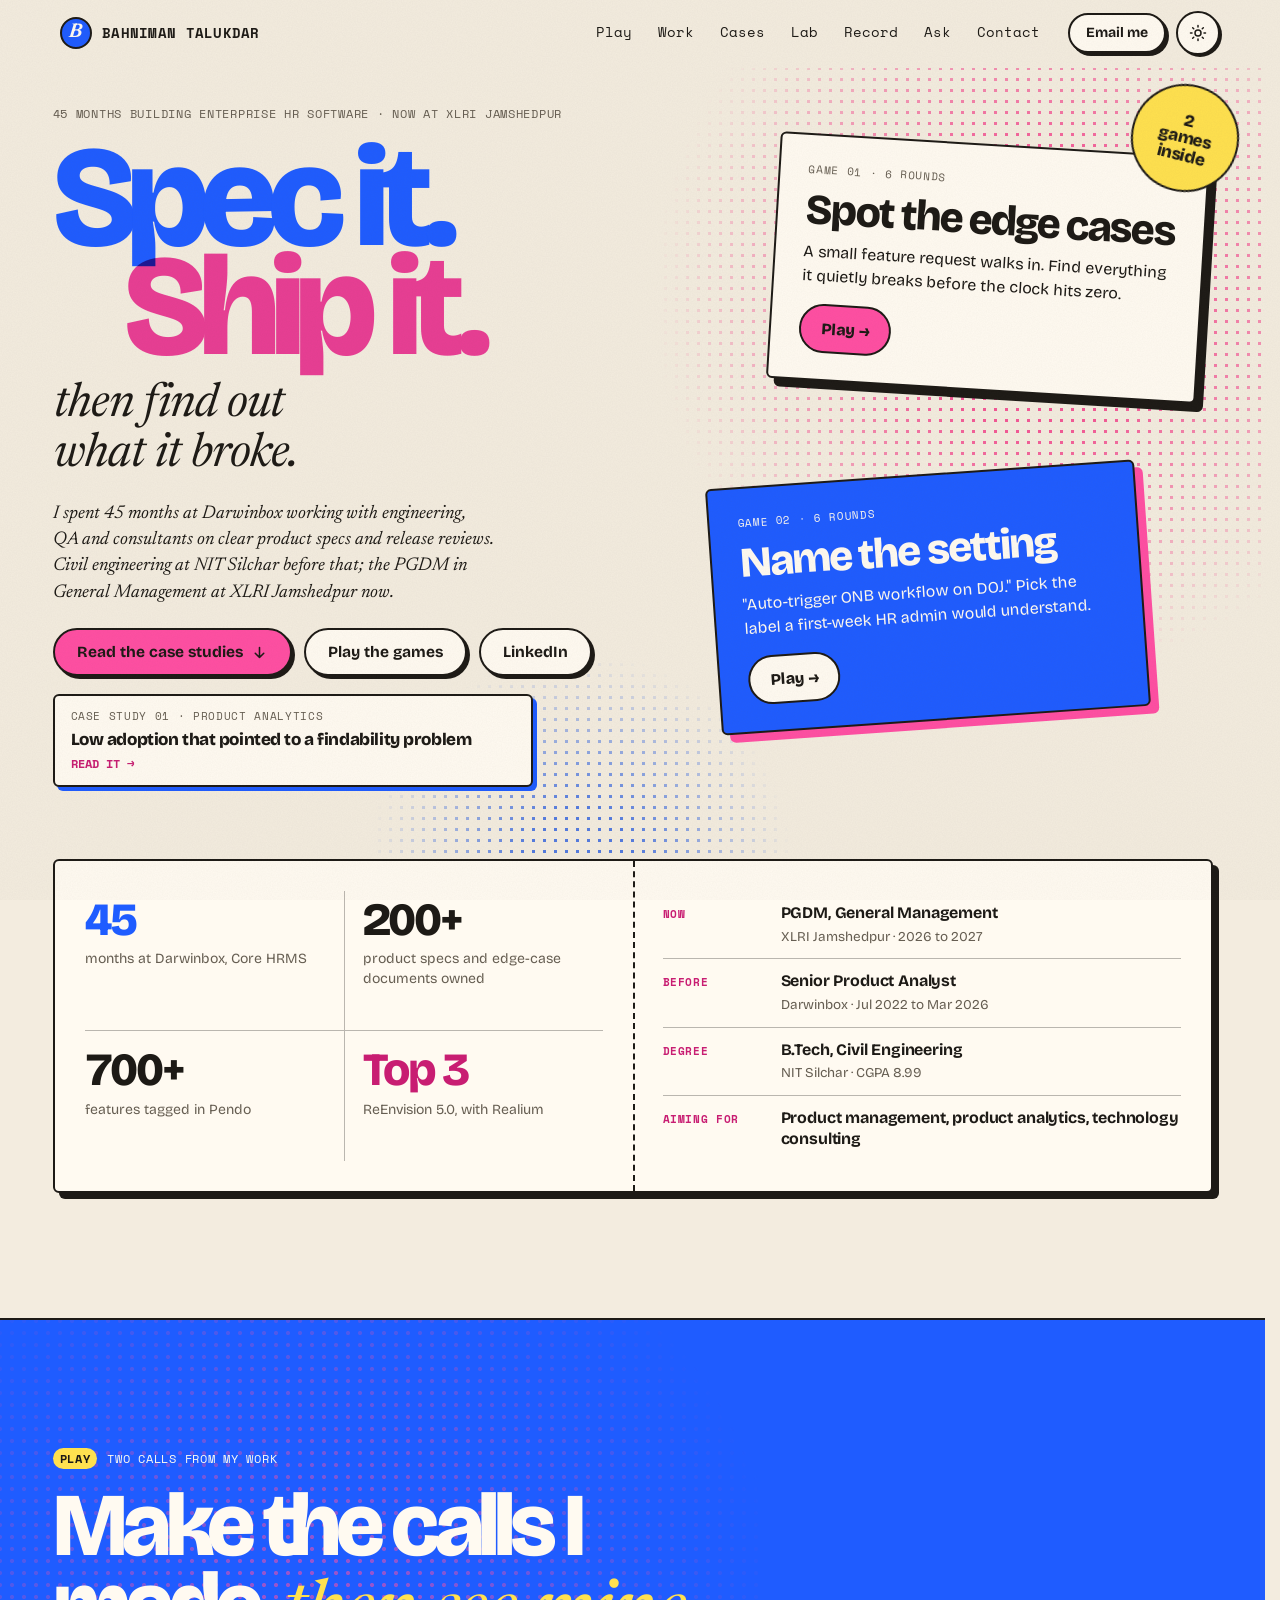
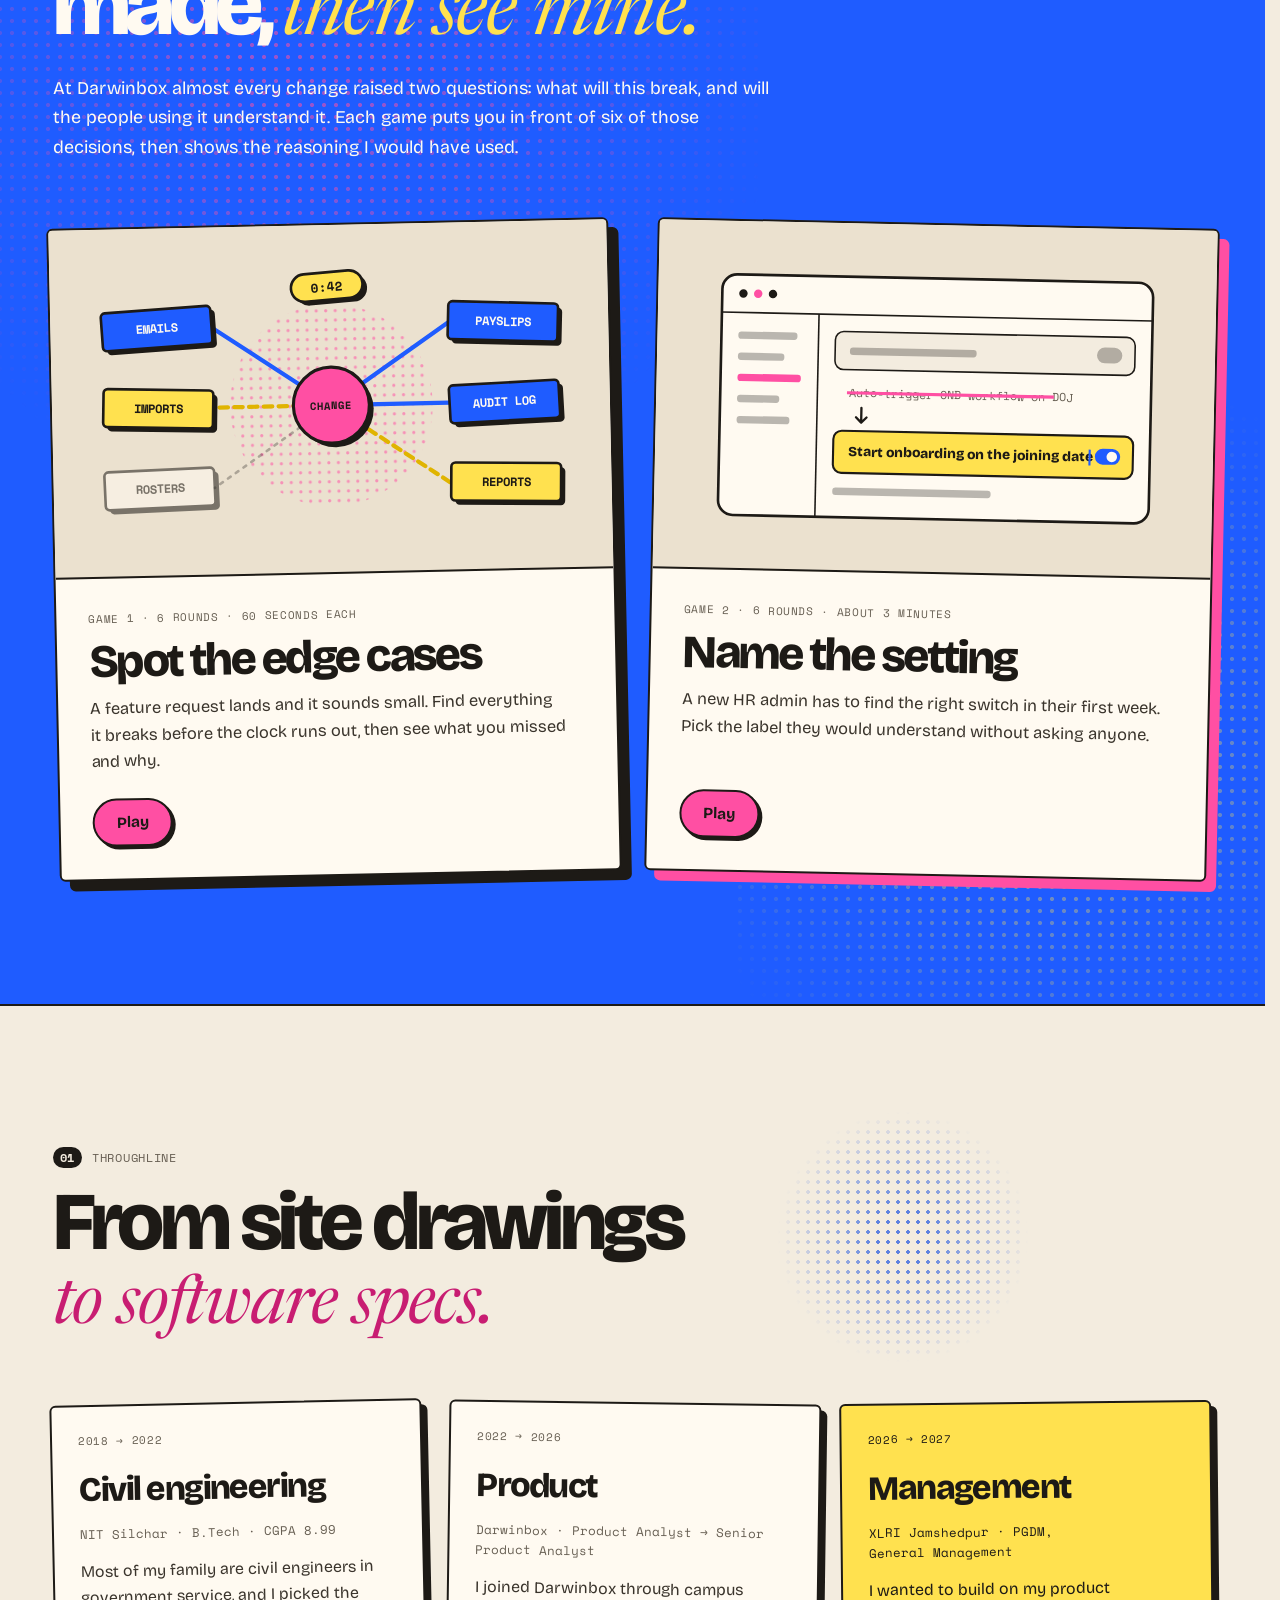
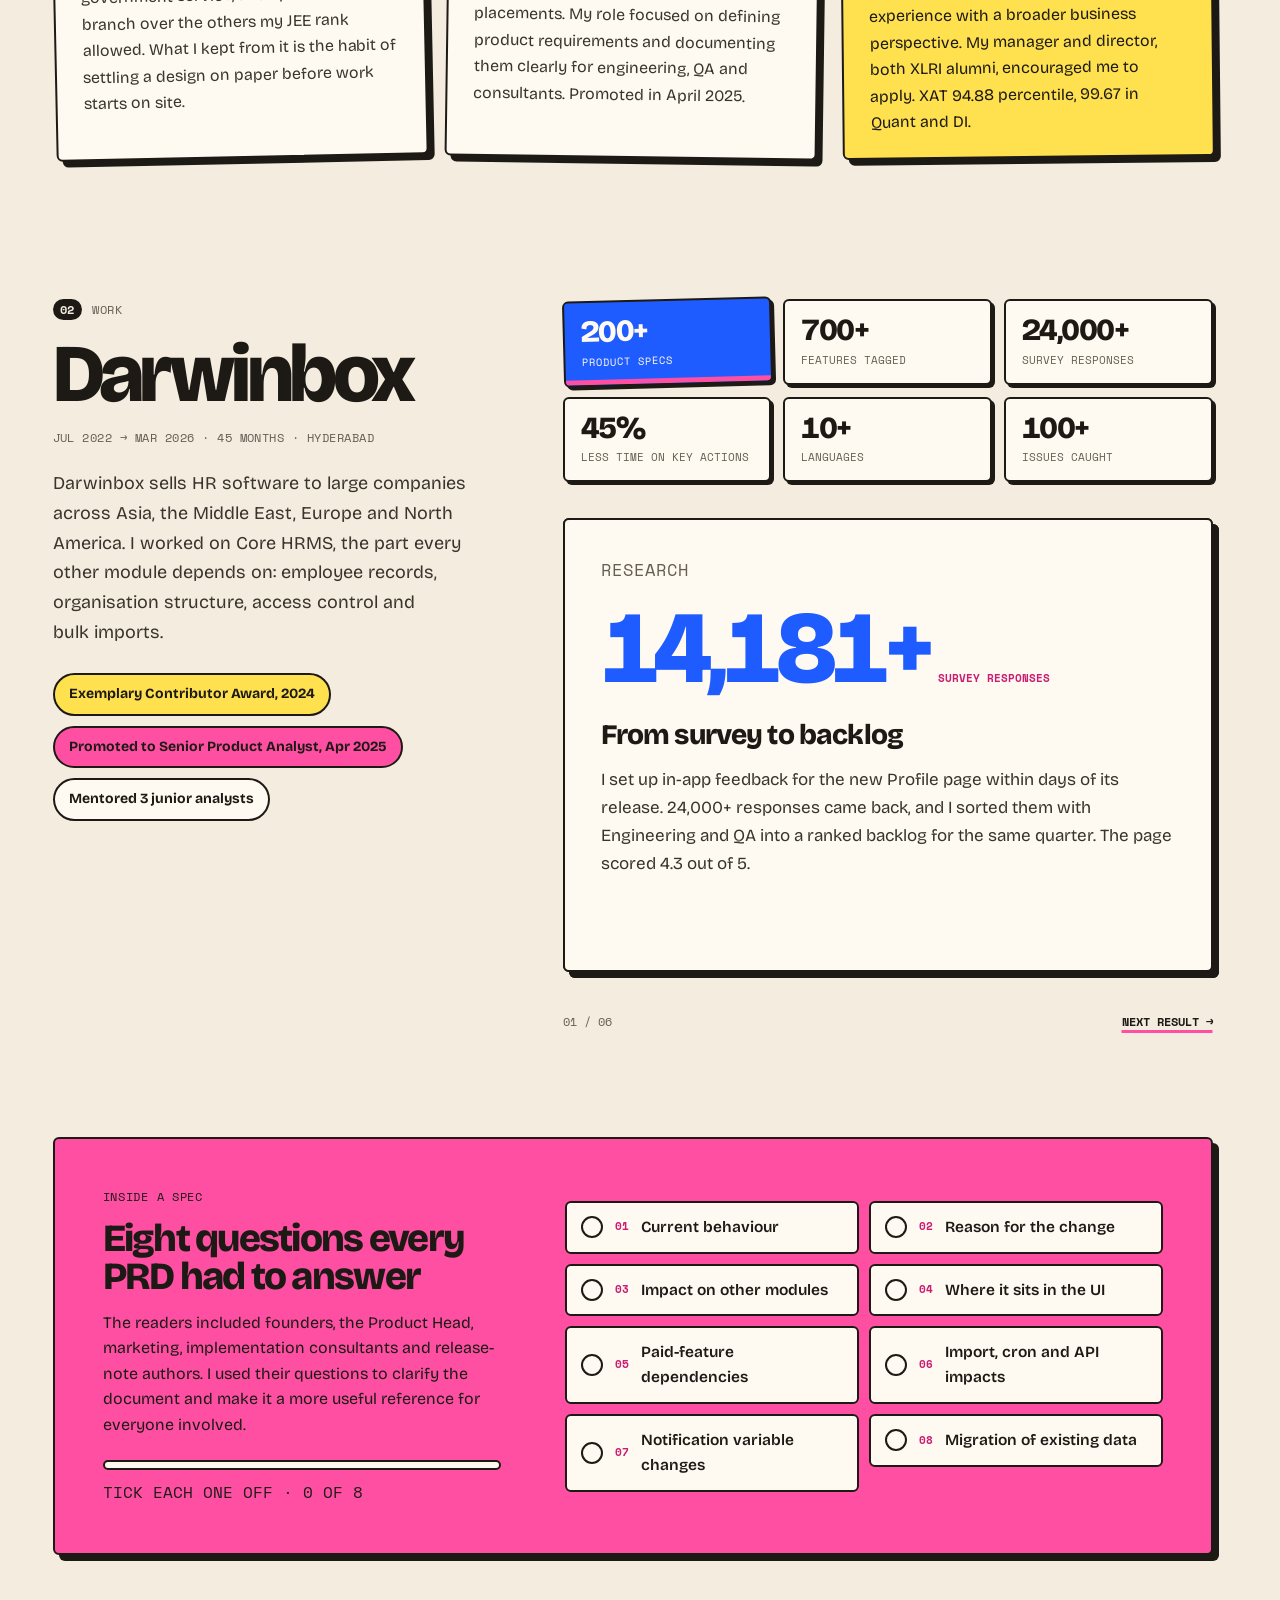
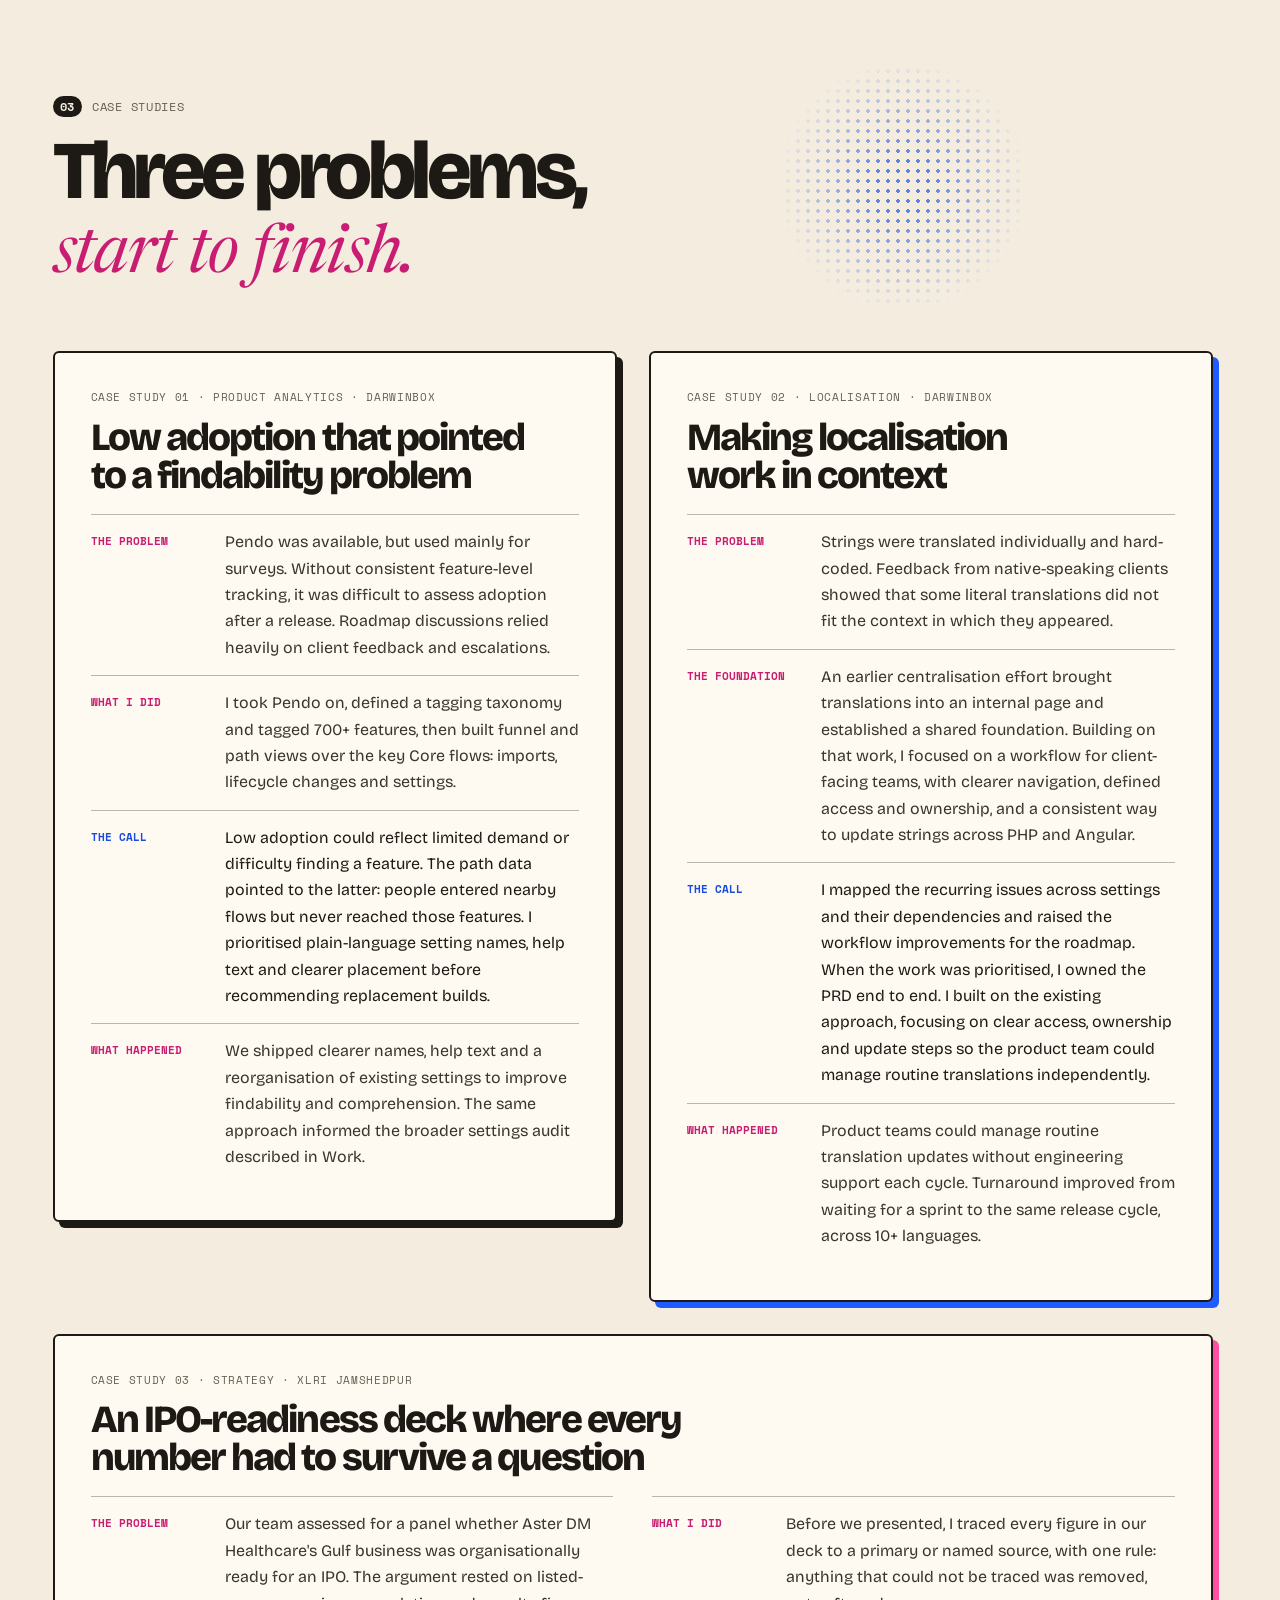
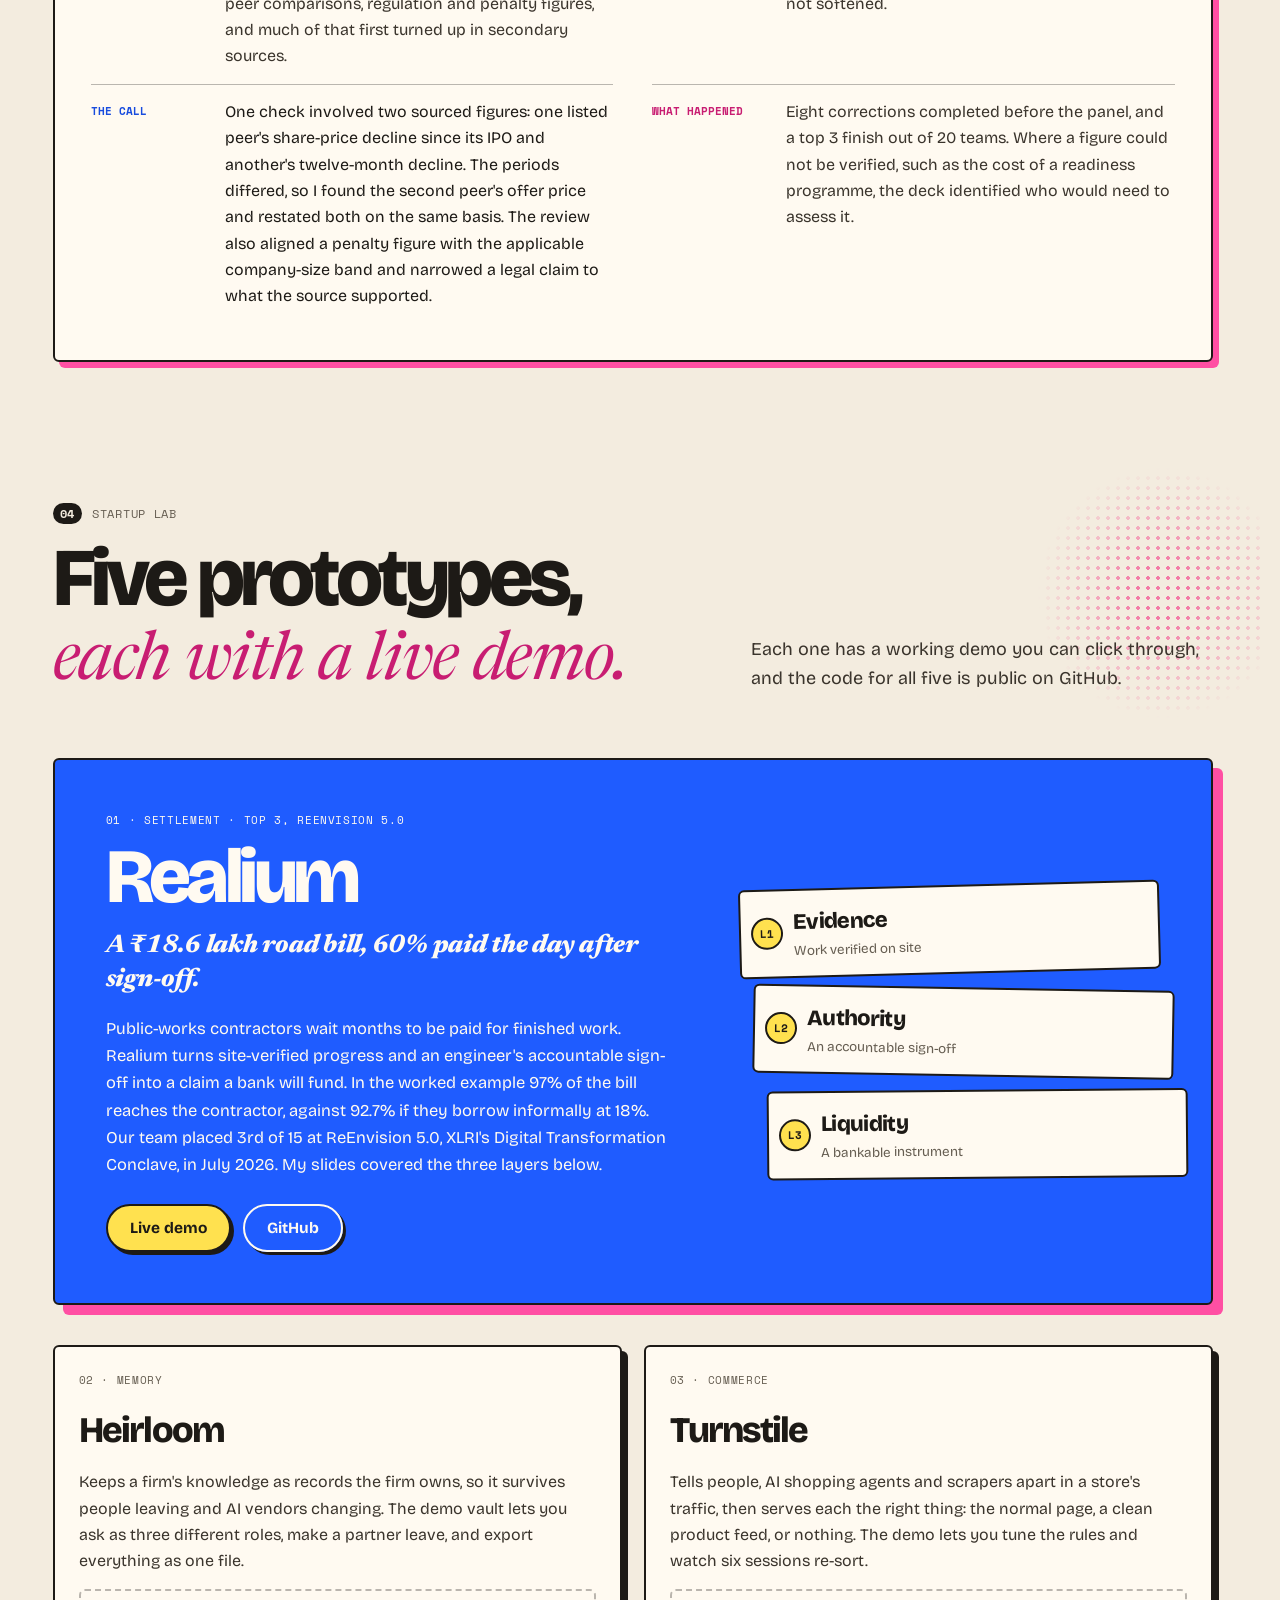
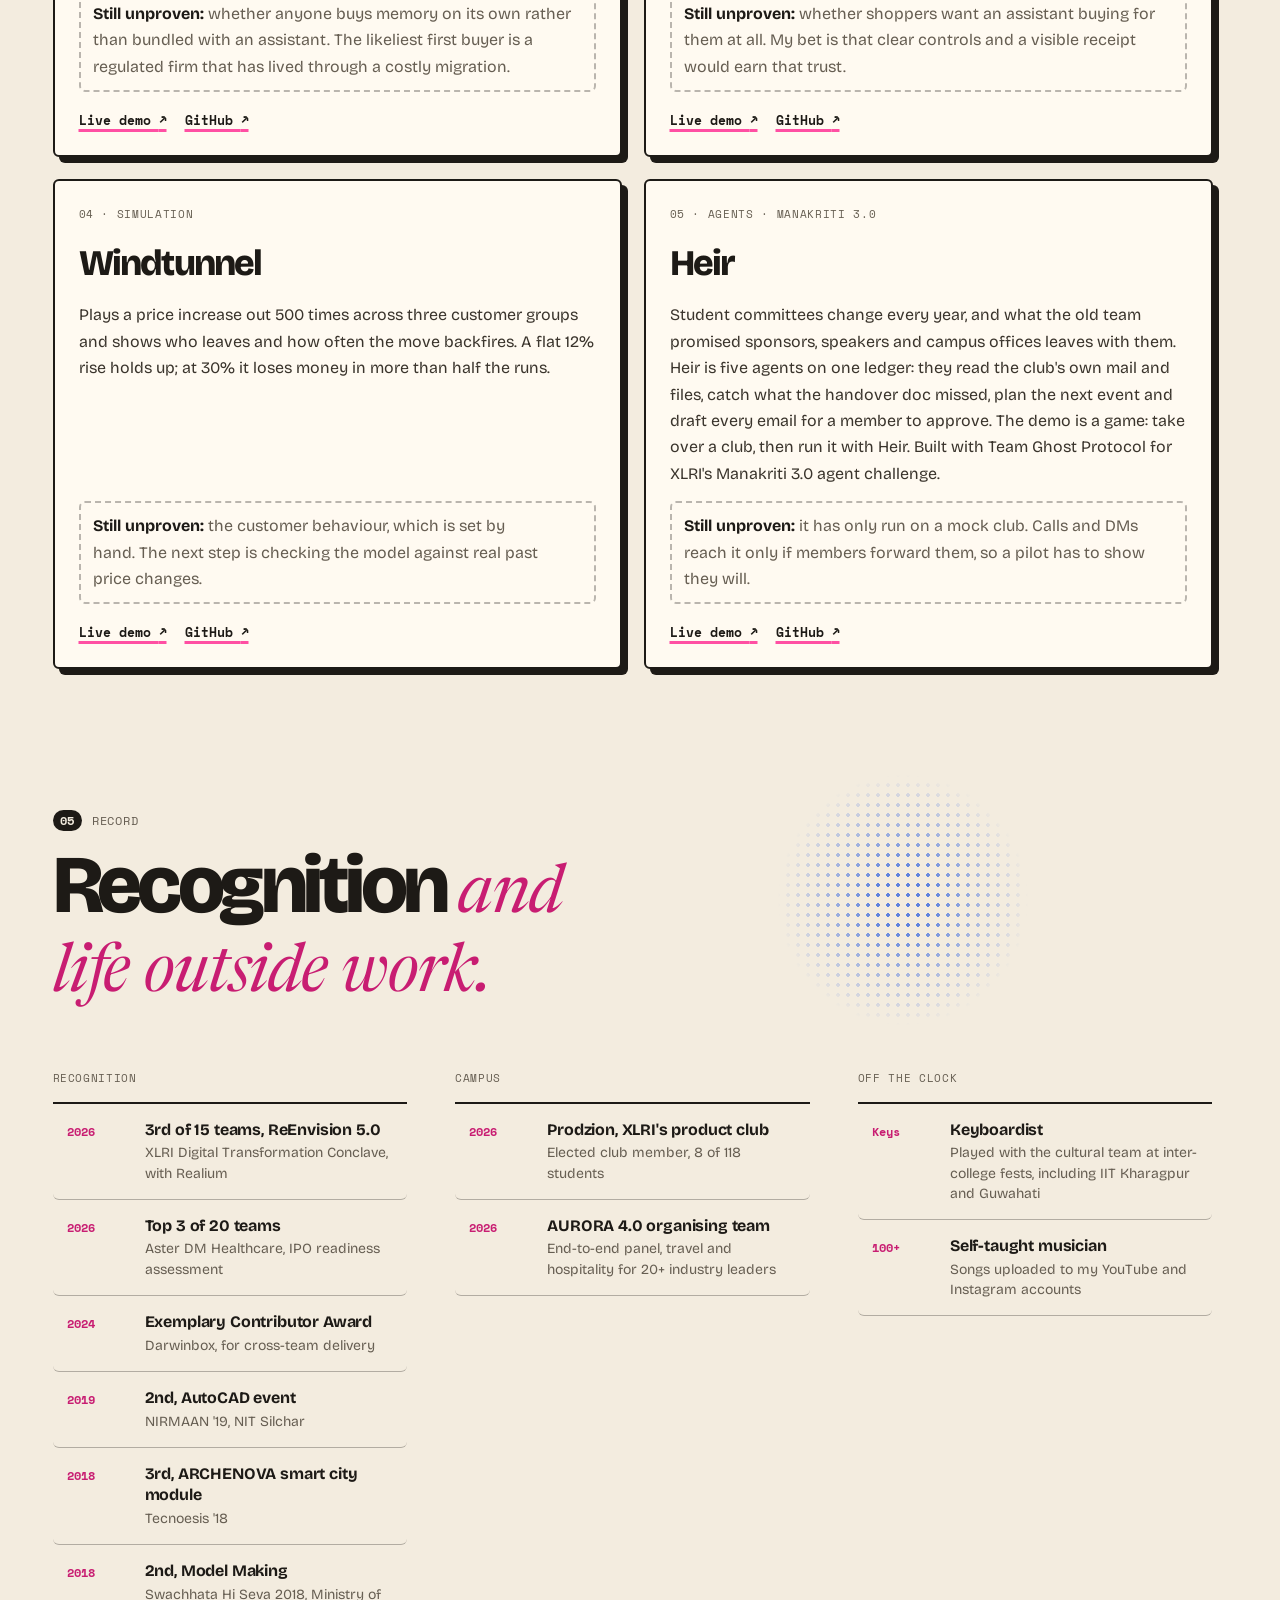
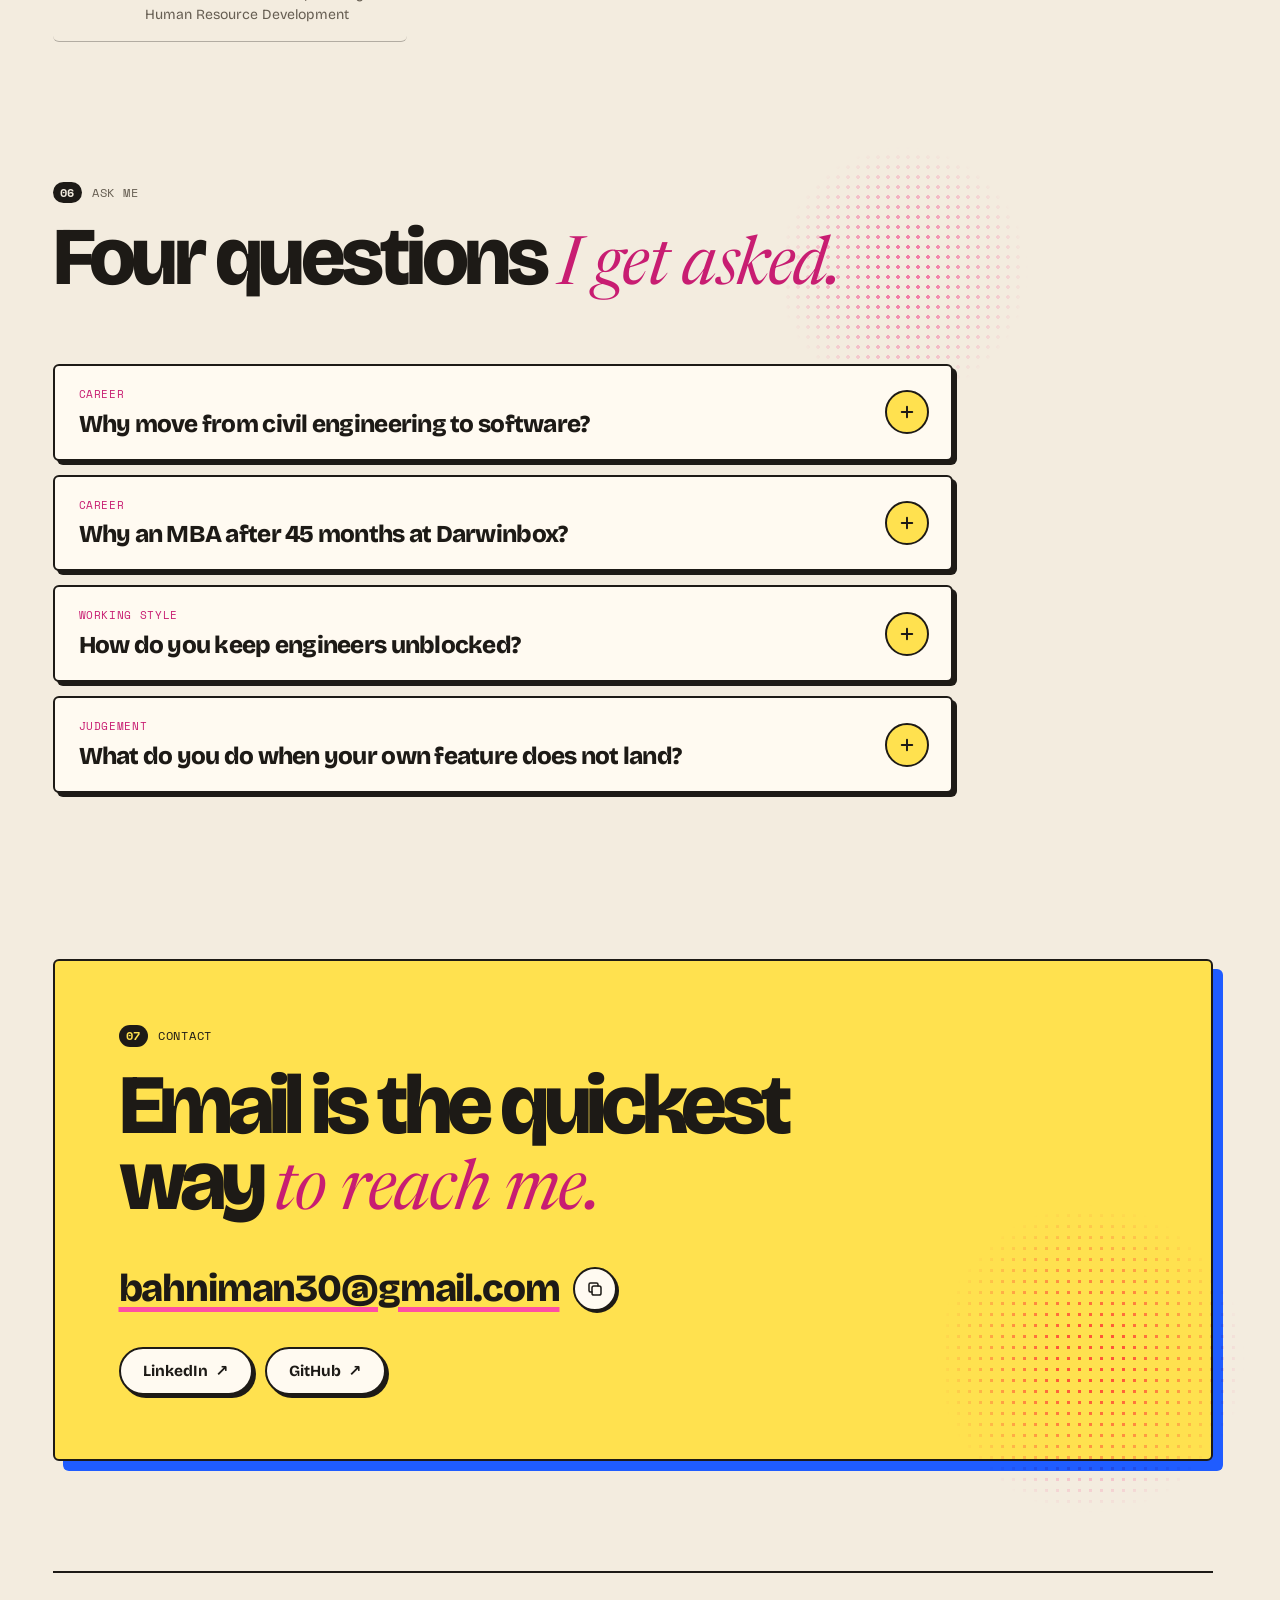
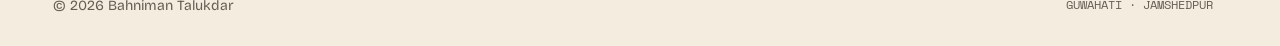
==== commit bcb90cea: "Add Heir to the Startup Lab: fifth prototype, 2x2 project grid Co-Authored-By: Claude Opus 5.5 <nore" ====
--- a/index.html
+++ b/index.html
@@ -304,9 +304,9 @@
   <header class="sec-head split reveal">
     <div>
       <p class="kick"><span class="n">04</span>Startup Lab</p>
-      <h2 id="lab-h">Four prototypes, <em>each with a live demo.</em></h2>
-    </div>
-    <p class="lede">Each one has a working demo you can click through, and the code for all four is public on GitHub.</p>
+      <h2 id="lab-h">Five prototypes, <em>each with a live demo.</em></h2>
+    </div>
+    <p class="lede">Each one has a working demo you can click through, and the code for all five is public on GitHub.</p>
   </header>
 
   <article class="feature reveal">
@@ -348,6 +348,13 @@
       <p>Plays a price increase out 500 times across three customer groups and shows who leaves and how often the move backfires. A flat 12% rise holds up; at 30% it loses money in more than half the runs.</p>
       <p class="unproven"><b>Still unproven:</b> the customer behaviour, which is set by hand. The next step is checking the model against real past price changes.</p>
       <div class="plinks"><a href="https://bahniman.github.io/windtunnel/" target="_blank" rel="noopener">Live demo <span aria-hidden="true">↗</span></a><a href="https://github.com/Bahniman/windtunnel" target="_blank" rel="noopener">GitHub <span aria-hidden="true">↗</span></a></div>
+    </li>
+    <li class="reveal">
+      <p class="kick sm">05 · Agents · Manakriti 3.0</p>
+      <h3>Heir</h3>
+      <p>Student committees change every year, and what the old team promised sponsors, speakers and campus offices leaves with them. Heir is five agents on one ledger: they read the club's own mail and files, catch what the handover doc missed, plan the next event and draft every email for a member to approve. The demo is a game: take over a club, then run it with Heir. Built with Team Ghost Protocol for XLRI's Manakriti 3.0 agent challenge.</p>
+      <p class="unproven"><b>Still unproven:</b> it has only run on a mock club. Calls and DMs reach it only if members forward them, so a pilot has to show they will.</p>
+      <div class="plinks"><a href="https://bahniman.github.io/heir/" target="_blank" rel="noopener">Live demo <span aria-hidden="true">↗</span></a><a href="https://github.com/Bahniman/heir" target="_blank" rel="noopener">GitHub <span aria-hidden="true">↗</span></a></div>
     </li>
   </ul>
 </section>
--- a/site.css
+++ b/site.css
@@ -133,6 +133,8 @@
 .hcard.two{right:70px;top:330px;transform:rotate(-4deg);background:var(--blue-fill);color:#fffaf1;box-shadow:8px 8px 0 var(--pink)}
 .hcard.two .kick{color:#fffaf1}
 .hcard.two .go{background:#fffaf1}
+/* invisible margin that lifts with the card, so the pointer stays on it at the edges */
+.hcard::after{content:"";position:absolute;inset:-14px;border-radius:12px}
 .hcard.one:hover{transform:rotate(1.5deg) translate(-4px,-6px);box-shadow:12px 14px 0 var(--shc)}
 .hcard.two:hover{transform:rotate(-2deg) translate(-4px,-6px);box-shadow:12px 14px 0 var(--pink)}
 
@@ -164,6 +166,12 @@
 body.loaded .sticker{animation:stick .6s var(--ease) .7s forwards}
 body.loaded .glance.h-in{animation-delay:.45s}
 @keyframes rise{to{opacity:1;transform:none}}
+/* After the entrance plays, hand the transform back to normal styles so the hover lift can run. */
+body.loaded .hcard.settled{animation:none;opacity:1}
+.js .hcard.one.settled{transform:rotate(3.5deg)}
+.js .hcard.two.settled{transform:rotate(-4deg)}
+.js .hcard.one.settled:hover{transform:rotate(1.5deg) translate(-4px,-6px)}
+.js .hcard.two.settled:hover{transform:rotate(-2deg) translate(-4px,-6px)}
 @keyframes cardin1{from{opacity:0;transform:rotate(12deg) translateY(40px)}to{opacity:1;transform:rotate(3.5deg)}}
 @keyframes cardin2{from{opacity:0;transform:rotate(-12deg) translateY(40px)}to{opacity:1;transform:rotate(-4deg)}}
 @keyframes stick{from{opacity:0;transform:rotate(-30deg) scale(.4)}to{opacity:1;transform:rotate(14deg) scale(1)}}
@@ -277,13 +285,13 @@
 .chain span{grid-row:1 / 3;justify-self:center;width:32px;height:32px;border-radius:50%;display:grid;place-items:center;font-size:11px;font-weight:700;color:#1d1a16;background:var(--yellow);border:2px solid #1d1a16}
 .chain b{font-weight:800;font-size:22px;letter-spacing:-.03em}
 .chain small{font-size:13.5px;color:#665e52}
-.projects{list-style:none;margin:clamp(28px,4vw,40px) 0 0;padding:0;display:grid;grid-template-columns:repeat(3,minmax(0,1fr));gap:22px}
+.projects{list-style:none;margin:clamp(28px,4vw,40px) 0 0;padding:0;display:grid;grid-template-columns:repeat(2,minmax(0,1fr));gap:22px}
 .projects li{padding:24px;display:flex;flex-direction:column;background:var(--card);border:var(--bw) solid var(--ink);border-radius:6px;box-shadow:var(--sh);transition:transform .3s var(--ease)}
-.projects li:nth-child(1){transform:rotate(-1deg)}.projects li:nth-child(3){transform:rotate(1deg)}
+.projects li:nth-child(1){transform:rotate(-1deg)}.projects li:nth-child(4){transform:rotate(1deg)}
 .projects li:hover{transform:rotate(0) translateY(-6px)}
 .projects h3{font-size:36px;letter-spacing:-.05em;margin:12px 0 10px}
-.projects p{font-size:16px;line-height:1.65;flex:1}
-.projects li:nth-child(2){transition-delay:.08s}.projects li:nth-child(3){transition-delay:.16s}
+.projects p{font-size:16px;line-height:1.65;flex:1}.projects p.kick,.projects p.unproven{flex:none}
+.projects li:nth-child(2){transition-delay:.08s}.projects li:nth-child(3){transition-delay:.16s}.projects li:nth-child(4){transition-delay:.24s}
 .plinks{display:flex;gap:18px;margin-top:18px}
 .plinks a{font-family:var(--mono);font-size:13px;font-weight:700;text-decoration:underline;text-decoration-color:var(--pink);text-decoration-thickness:3px;text-underline-offset:4px;color:var(--ink)}
 .plinks a:hover{background:var(--yellow);color:#1d1a16}
